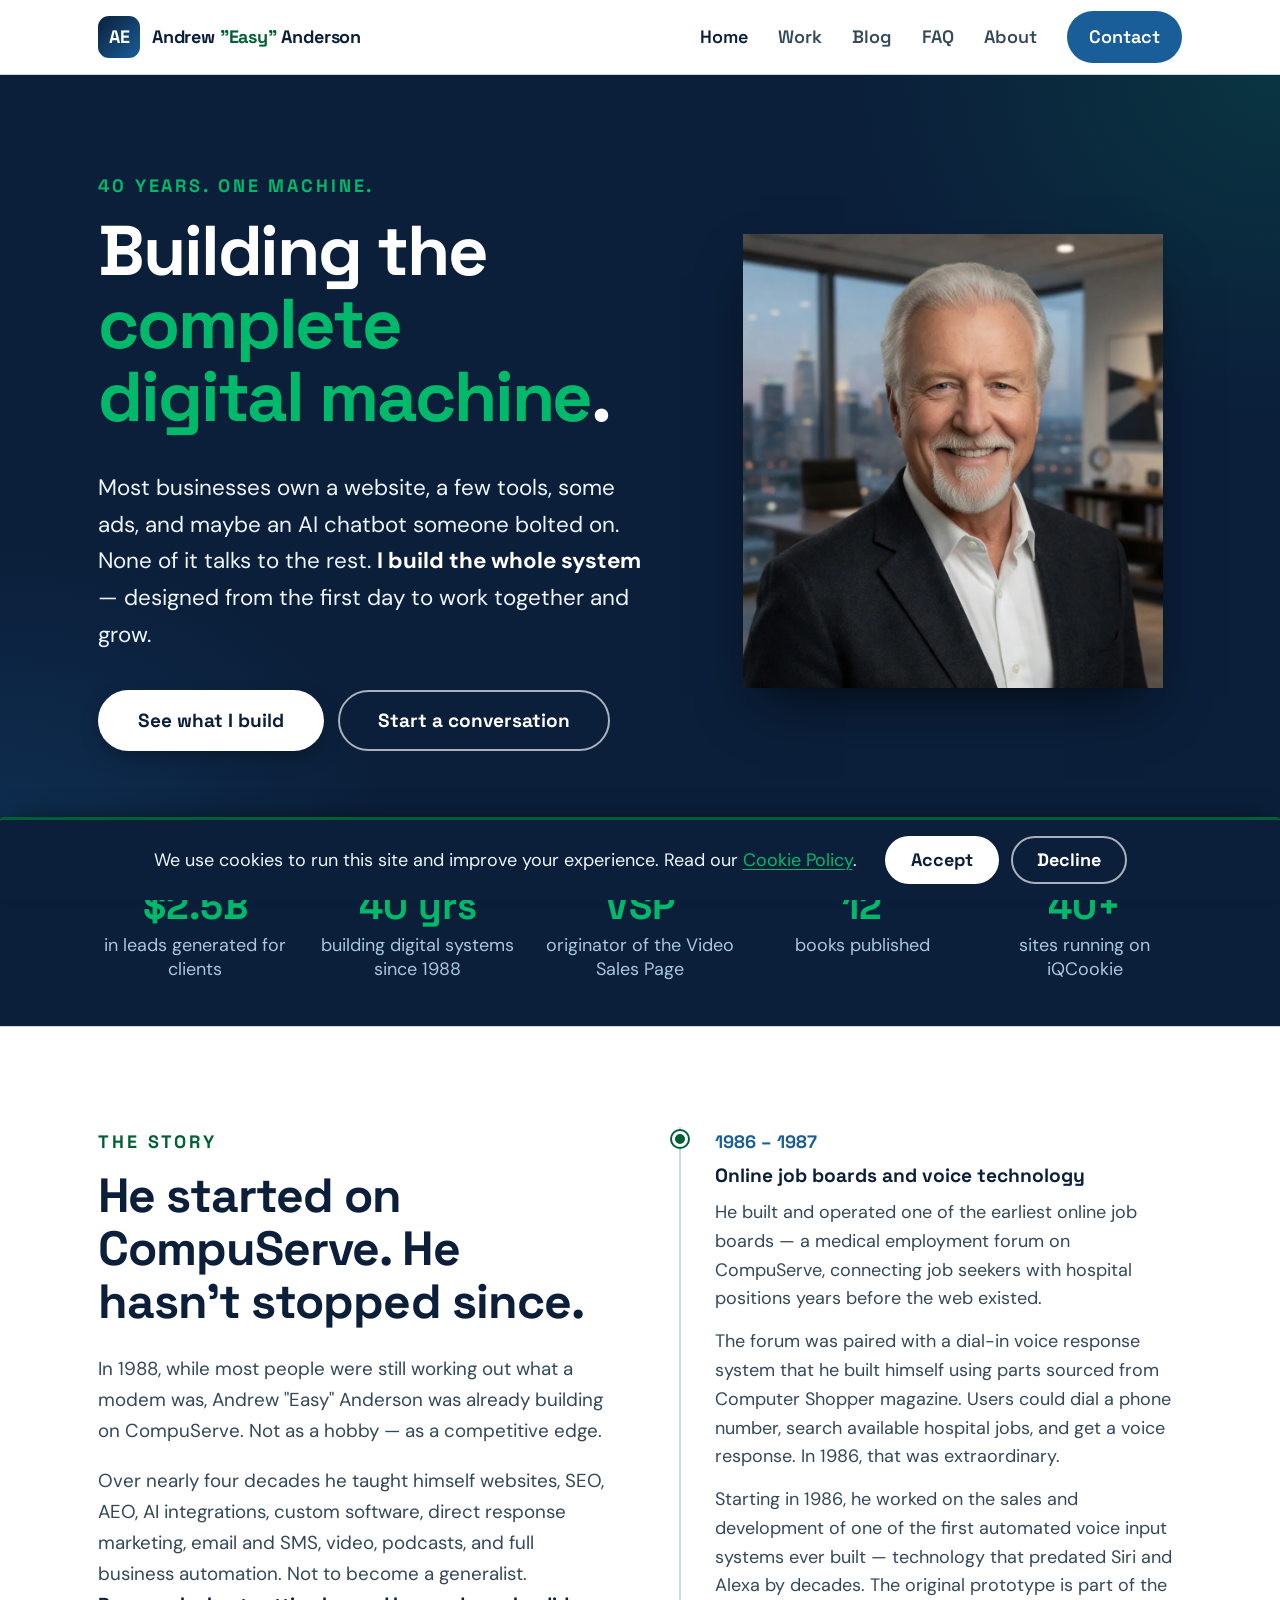
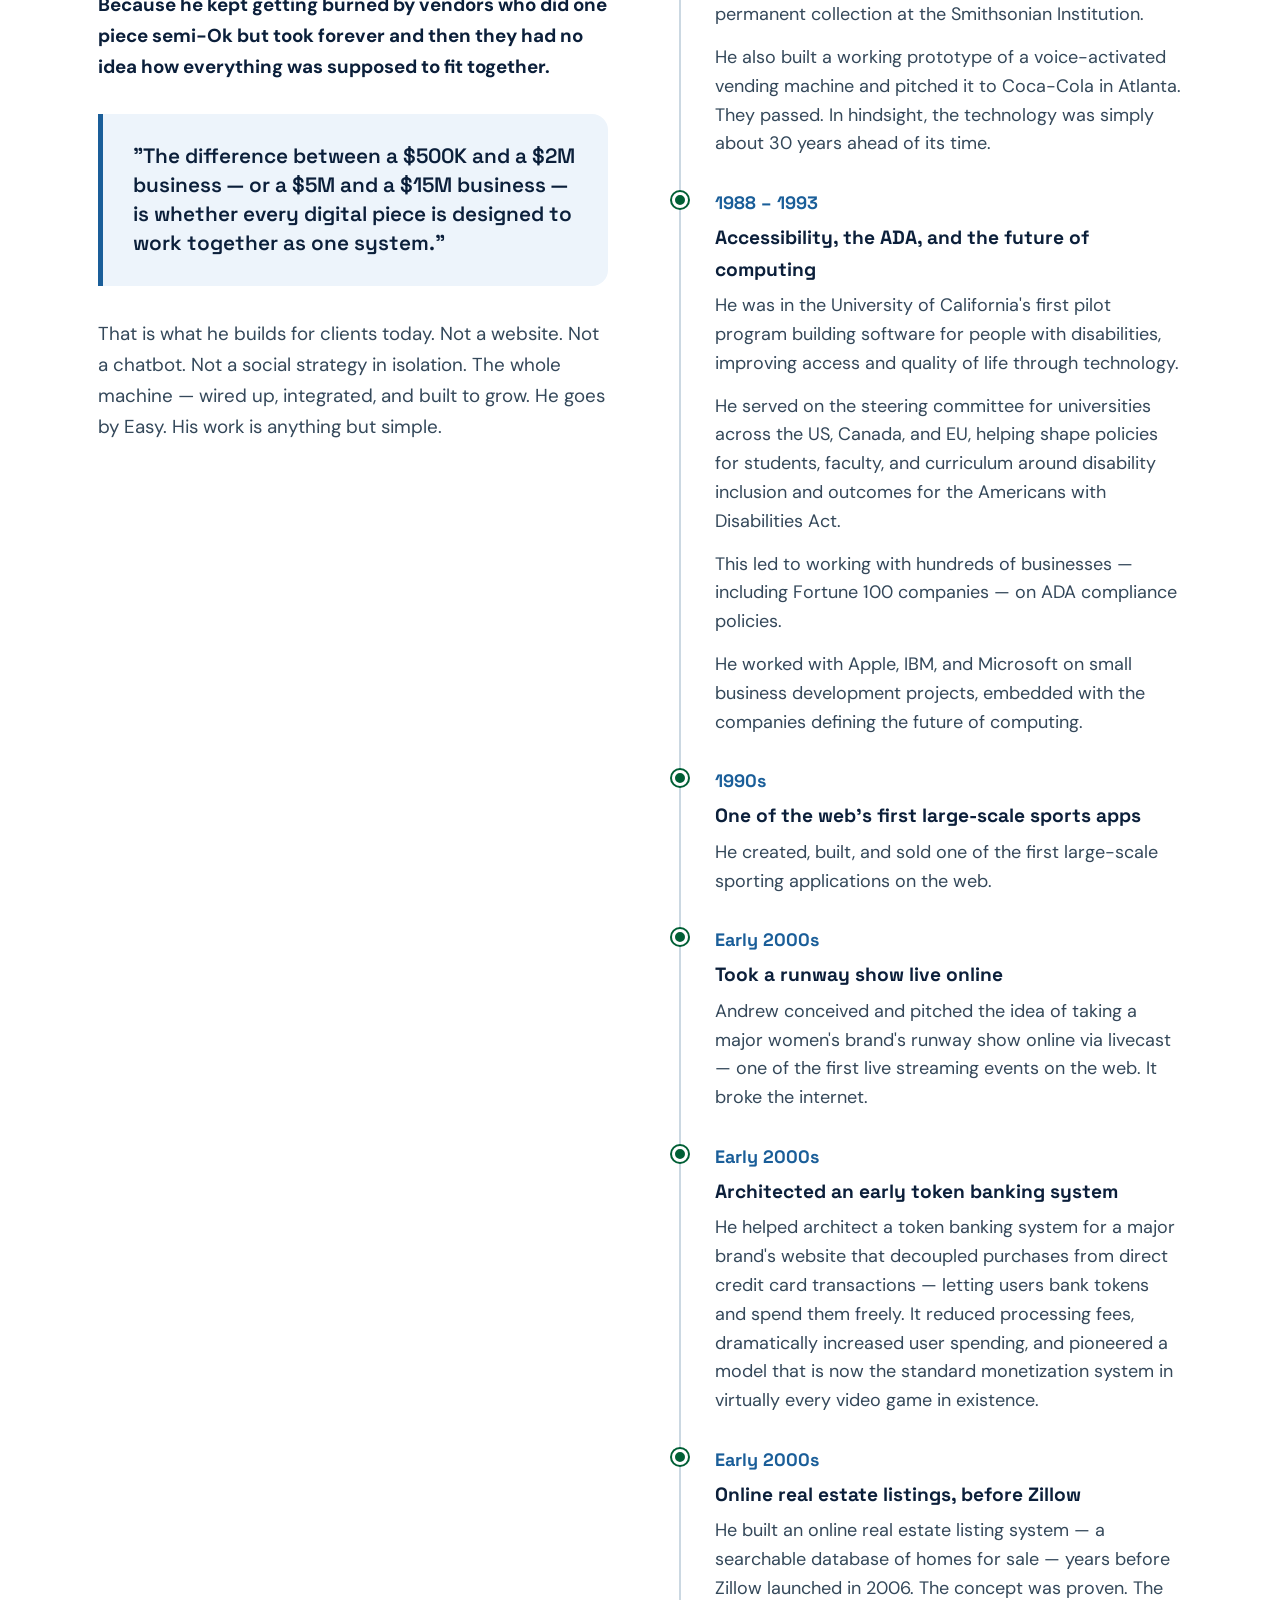
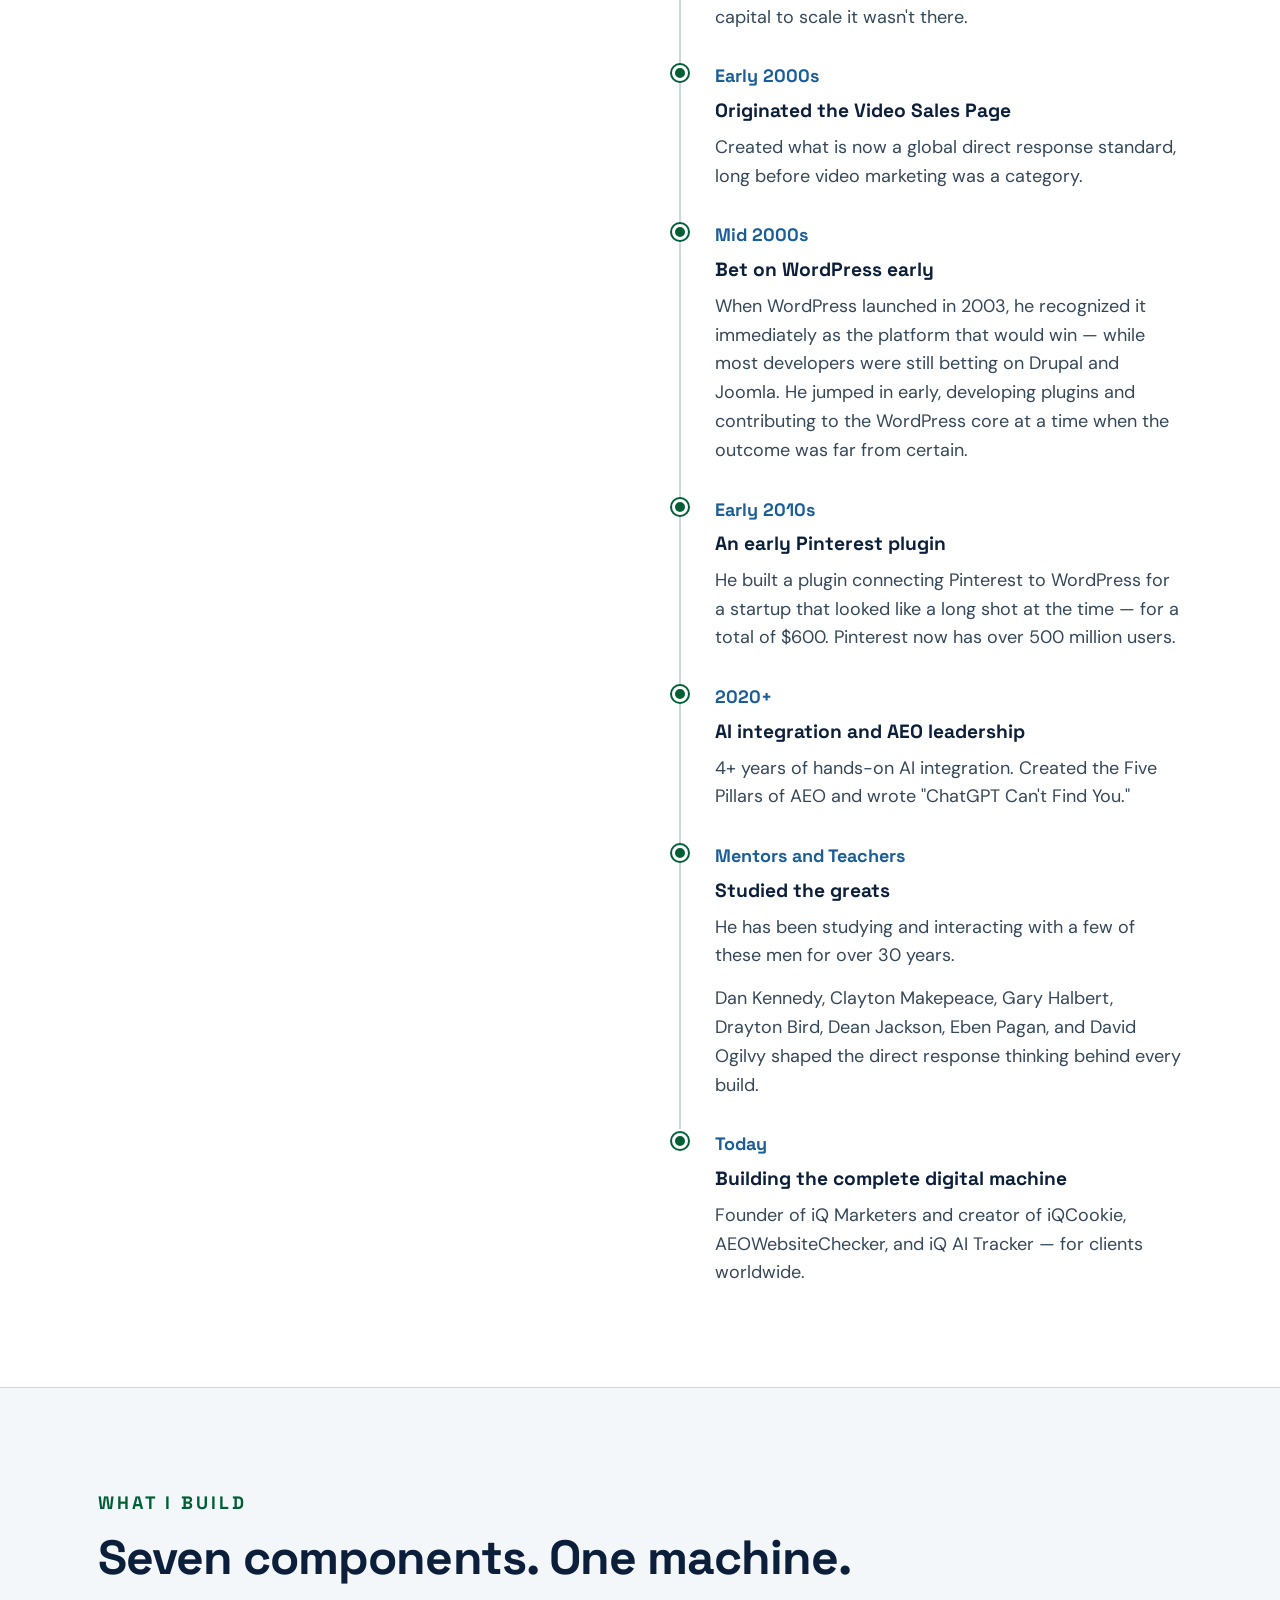
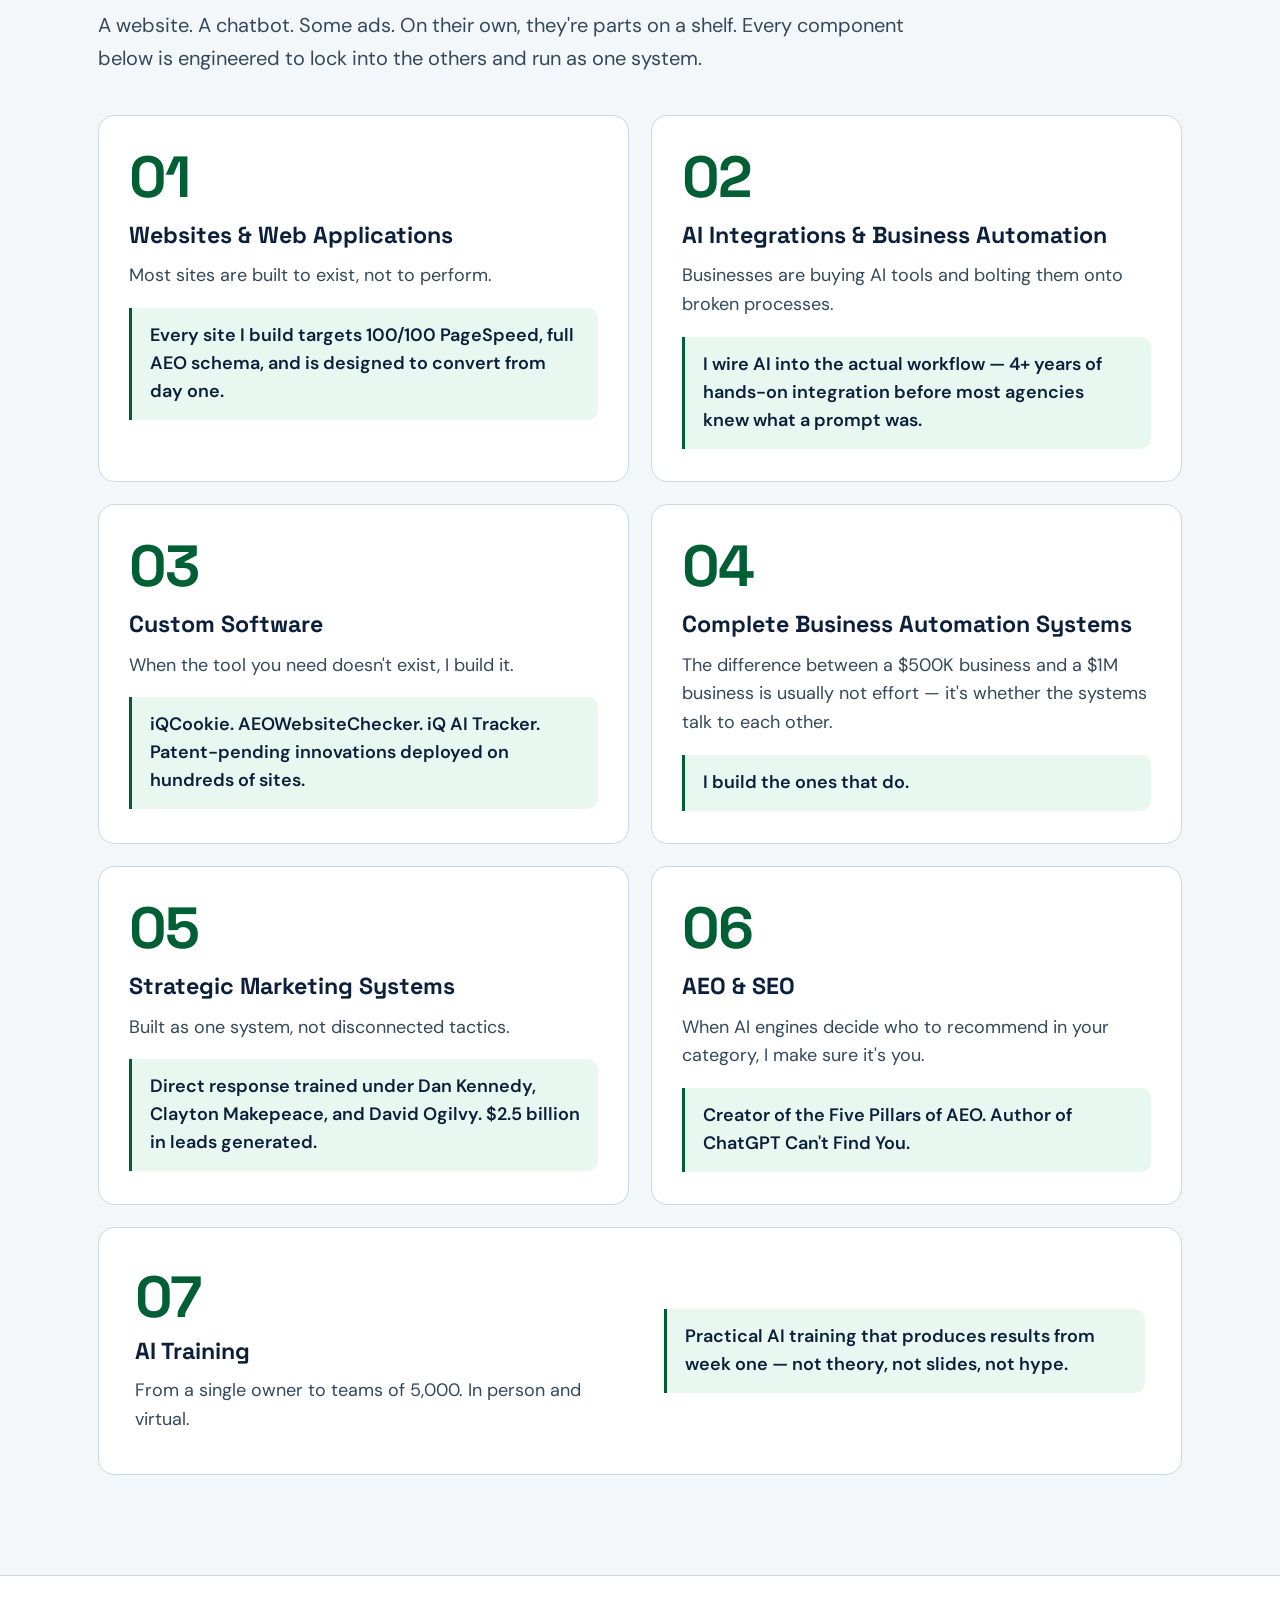
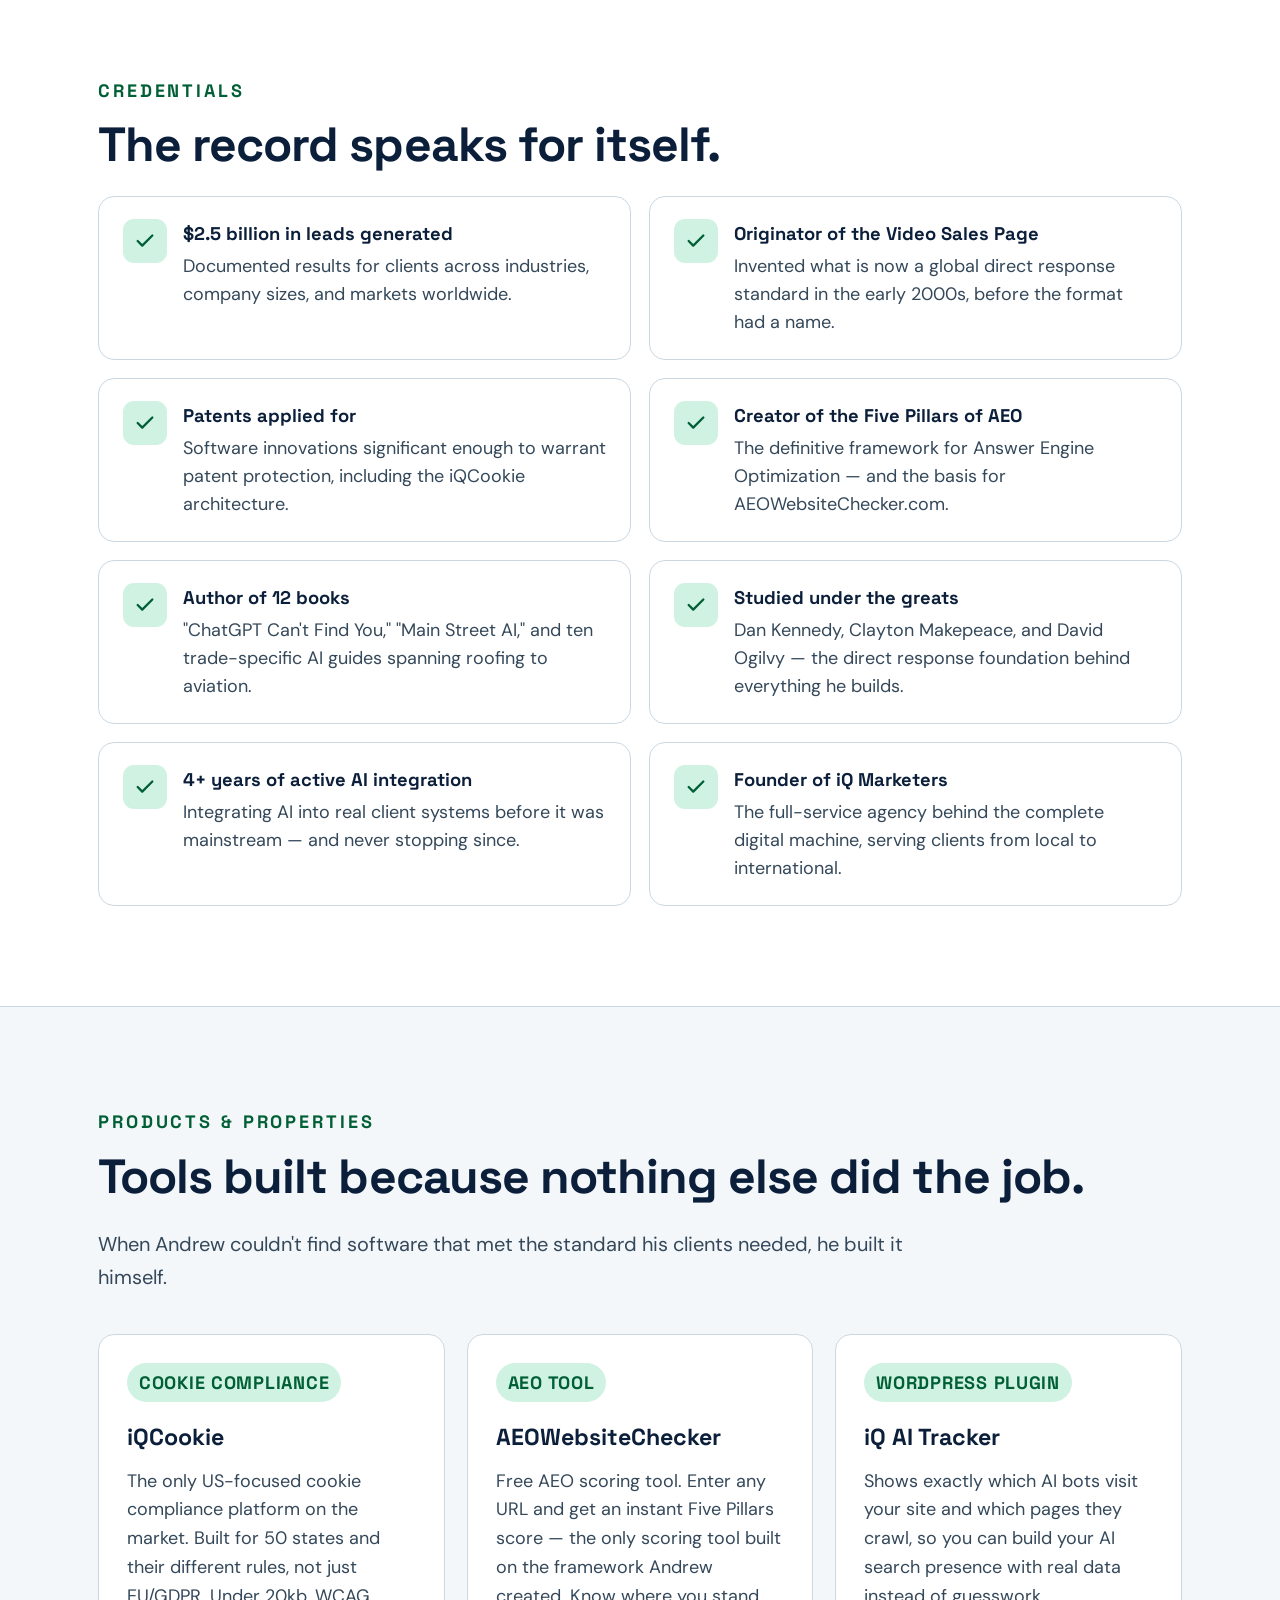
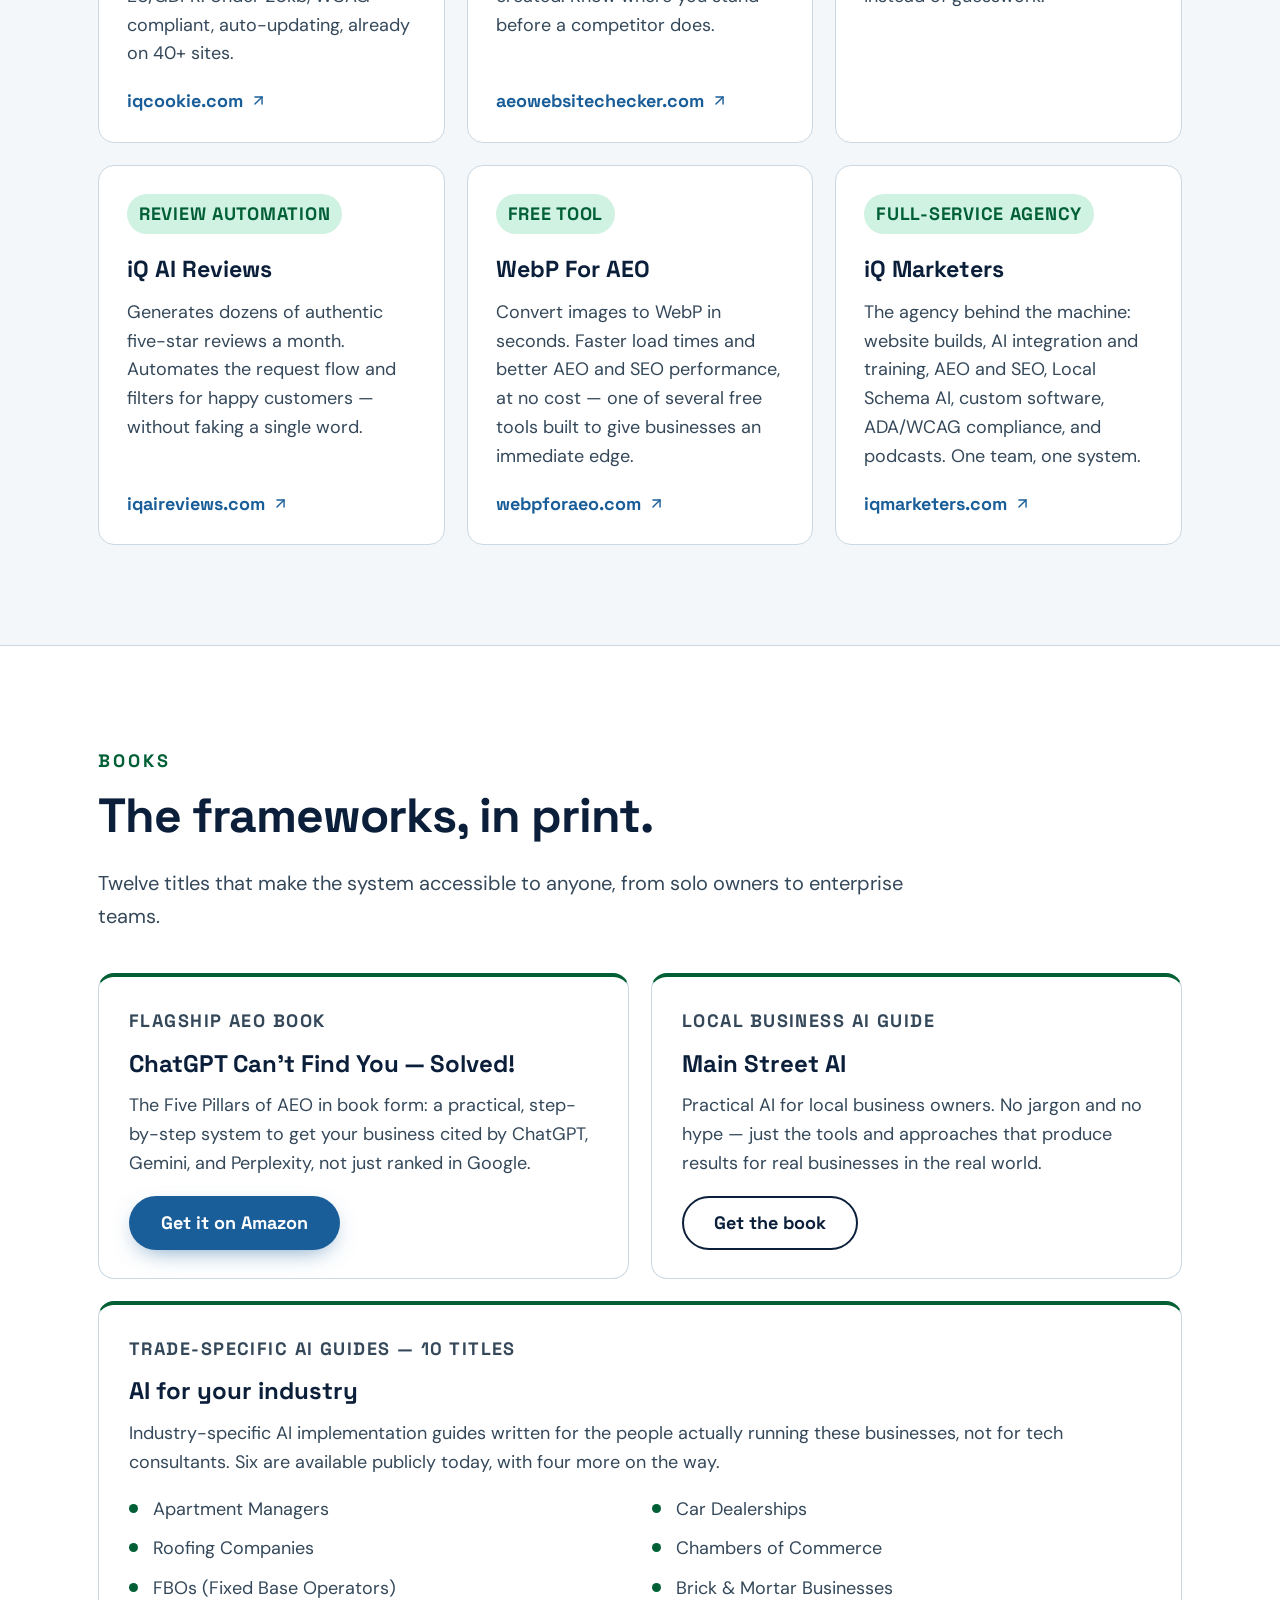
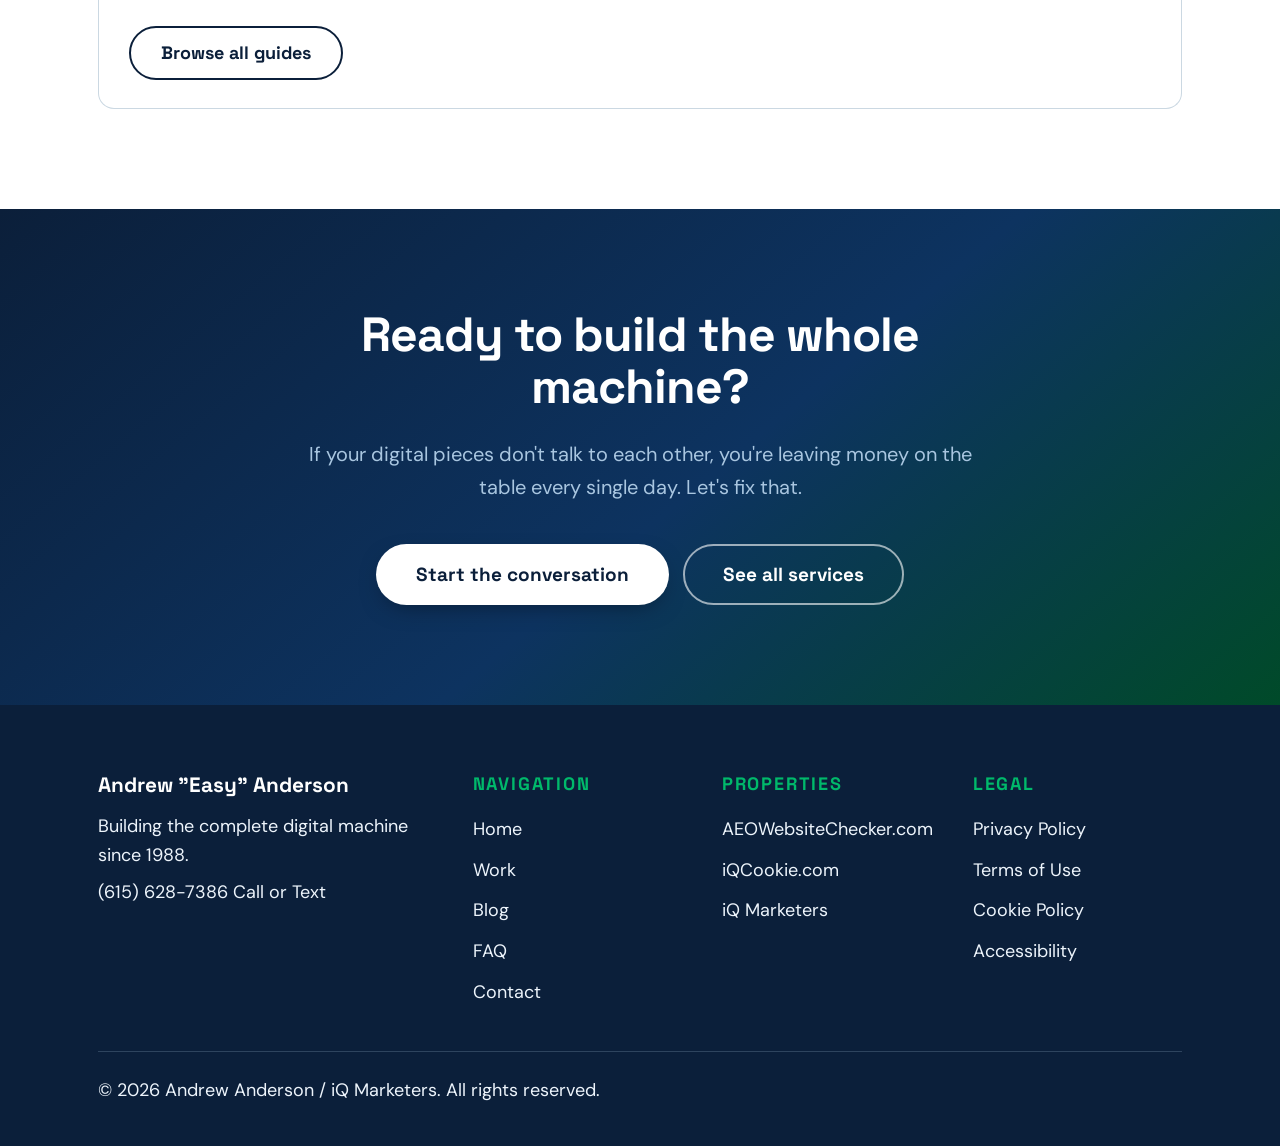
==== index.html @ 116f8666 "latest latest" ====
<!DOCTYPE html>
<html lang="en">
<head>
  <meta charset="UTF-8" />
  <meta name="viewport" content="width=device-width, initial-scale=1.0" />

  <title>Andrew "Easy" Anderson — Building the Complete Digital Machine</title>
  <meta name="description" content="Andrew &quot;Easy&quot; Anderson has spent nearly 40 years building digital systems that work together as one machine. $2.5 billion in leads generated. Originator of the Video Sales Page. Creator of the Five Pillars of AEO." />
  <link rel="canonical" href="https://andreweasyandereson.com/" />

  <!-- Open Graph -->
  <meta property="og:type" content="website" />
  <meta property="og:url" content="https://andreweasyandereson.com/" />
  <meta property="og:title" content="Andrew &quot;Easy&quot; Anderson — Building the Complete Digital Machine" />
  <meta property="og:description" content="Nearly 40 years building digital systems that work together as one machine. AEO pioneer, software creator, and direct response marketer." />
  <meta property="og:image" content="https://andreweasyandereson.com/assets/images/andrew-easy-anderson-aeo-pioneer.png" />
  <meta property="og:image:alt" content="Andrew &quot;Easy&quot; Anderson" />

  <!-- Fonts -->
  <link rel="preconnect" href="https://fonts.googleapis.com" />
  <link rel="preconnect" href="https://fonts.gstatic.com" crossorigin />
  <link href="https://fonts.googleapis.com/css2?family=Space+Grotesk:wght@400;600;700&family=DM+Sans:wght@400;500;700&display=swap" rel="stylesheet" />

  <link rel="stylesheet" href="assets/css/style.css" />

  <!-- JSON-LD: Person -->
  <script type="application/ld+json">
  {
    "@context": "https://schema.org",
    "@type": "Person",
    "name": "Andrew Anderson",
    "alternateName": "Andrew \"Easy\" Anderson",
    "url": "https://andreweasyandereson.com/",
    "image": "https://andreweasyandereson.com/assets/images/andrew-easy-anderson-aeo-pioneer.png",
    "jobTitle": "Digital Systems Architect",
    "description": "Andrew \"Easy\" Anderson has been building digital systems since 1988. $2.5 billion in leads generated for clients. Originator of the Video Sales Page. Creator of the Five Pillars of AEO framework.",
    "knowsAbout": [
      "Answer Engine Optimization",
      "Search Engine Optimization",
      "AI Integration",
      "Business Automation",
      "Direct Response Marketing",
      "Custom Software Development",
      "Digital Marketing"
    ],
    "worksFor": {
      "@type": "Organization",
      "name": "iQ Marketers",
      "url": "https://iqmarketers.com/"
    },
    "sameAs": [
      "https://iqmarketers.com/",
      "https://iqcookie.com/",
      "https://aeowebsitechecker.com/"
    ]
  }
  </script>
</head>

<body>
  <a class="skip-link" href="#main">Skip to content</a>

  <header class="site-header">
    <div class="container header-inner">
      <a class="brand" href="index.html">
        <span class="brand-mark" aria-hidden="true">AE</span>
        <span class="brand-name">Andrew <span class="nickname">"Easy"</span> Anderson</span>
      </a>
      <nav class="site-nav" aria-label="Primary">
        <a href="index.html" aria-current="page">Home</a>
        <a href="work.html">Work</a>
        <a href="blog/index.html">Blog</a>
        <a href="faq.html">FAQ</a>
        <a href="author/andrew-easy-anderson.html">About</a>
        <a class="nav-cta" href="contact.html">Contact</a>
      </nav>
    </div>
  </header>

  <main id="main">

    <!-- ============ HERO ============ -->
    <section class="home-hero">
      <div class="container">
        <div class="home-hero-grid">
          <div class="home-hero-text">
            <p class="eyebrow">40 years. One machine.</p>
            <h1 class="home-hero-title">Building the <span class="accent">complete digital machine</span>.</h1>
            <p class="home-hero-lede">
              Most businesses own a website, a few tools, some ads, and maybe an AI chatbot
              someone bolted on. None of it talks to the rest. <strong>I build the whole
              system</strong> — designed from the first day to work together and grow.
            </p>
            <div class="hero-actions">
              <a class="btn btn-primary btn-lg" href="work.html">See what I build</a>
              <a class="btn btn-ghost btn-lg" href="contact.html">Start a conversation</a>
            </div>
          </div>
          <div class="hero-portrait">
            <picture>
              <source srcset="assets/images/andrew-easy-anderson-aeo-pioneer.webp" type="image/webp" />
              <img
                src="assets/images/andrew-easy-anderson-aeo-pioneer.png"
                alt="Andrew &quot;Easy&quot; Anderson, founder of iQ Marketers"
                width="800" height="960"
                fetchpriority="high" decoding="async" />
            </picture>
          </div>
        </div>
      </div>
    </section>

    <!-- ============ STATS BAR ============ -->
    <section class="stats-bar" aria-label="Career highlights">
      <div class="container">
        <div class="stat">
          <p class="stat-num">$2.5B</p>
          <p class="stat-label">in leads generated for clients</p>
        </div>
        <div class="stat">
          <p class="stat-num">40 yrs</p>
          <p class="stat-label">building digital systems since 1988</p>
        </div>
        <div class="stat">
          <p class="stat-num">VSP</p>
          <p class="stat-label">originator of the Video Sales Page</p>
        </div>
        <div class="stat">
          <p class="stat-num">12</p>
          <p class="stat-label">books published</p>
        </div>
        <div class="stat">
          <p class="stat-num">40+</p>
          <p class="stat-label">sites running on iQCookie</p>
        </div>
      </div>
    </section>

    <!-- ============ STORY ============ -->
    <section class="section" id="about">
      <div class="container">
        <div class="story-grid">
          <div class="story-copy">
            <p class="section-eyebrow">The Story</p>
            <h2 class="section-title">He started on CompuServe. He hasn't stopped since.</h2>
            <div class="prose">
              <p>
                In 1988, while most people were still working out what a modem was, Andrew
                "Easy" Anderson was already building on CompuServe. Not as a hobby — as a
                competitive edge.
              </p>
              <p>
                Over nearly four decades he taught himself websites, SEO, AEO, AI integrations,
                custom software, direct response marketing, email and SMS, video, podcasts, and
                full business automation. Not to become a generalist. <strong>Because he kept
                getting burned by vendors who did one piece semi-Ok but took forever and then
                they had no idea how everything was supposed to fit together.</strong>
              </p>
              <div class="pullquote">
                <p>
                  "The difference between a $500K and a $2M business — or a $5M and a $15M
                  business — is whether every digital piece is designed to work together as
                  one system."
                </p>
              </div>
              <p>
                That is what he builds for clients today. Not a website. Not a chatbot. Not a
                social strategy in isolation. The whole machine — wired up, integrated, and
                built to grow. He goes by Easy. His work is anything but simple.
              </p>
            </div>
          </div>

          <div class="story-side">
            <ol class="timeline" aria-label="Career timeline">
              <li class="timeline-item">
                <span class="timeline-dot" aria-hidden="true"></span>
                <div class="timeline-content">
                  <span class="timeline-year">1986 &ndash; 1987</span>
                  <h3>Online job boards and voice technology</h3>
                  <p>He built and operated one of the earliest online job boards — a medical employment forum on CompuServe, connecting job seekers with hospital positions years before the web existed.</p>
                  <p>The forum was paired with a dial-in voice response system that he built himself using parts sourced from Computer Shopper magazine. Users could dial a phone number, search available hospital jobs, and get a voice response. In 1986, that was extraordinary.</p>
                  <p>Starting in 1986, he worked on the sales and development of one of the first automated voice input systems ever built — technology that predated Siri and Alexa by decades. The original prototype is part of the permanent collection at the Smithsonian Institution.</p>
                  <p>He also built a working prototype of a voice-activated vending machine and pitched it to Coca-Cola in Atlanta. They passed. In hindsight, the technology was simply about 30 years ahead of its time.</p>
                </div>
              </li>
              <li class="timeline-item">
                <span class="timeline-dot" aria-hidden="true"></span>
                <div class="timeline-content">
                  <span class="timeline-year">1988 &ndash; 1993</span>
                  <h3>Accessibility, the ADA, and the future of computing</h3>
                  <p>He was in the University of California's first pilot program building software for people with disabilities, improving access and quality of life through technology.</p>
                  <p>He served on the steering committee for universities across the US, Canada, and EU, helping shape policies for students, faculty, and curriculum around disability inclusion and outcomes for the Americans with Disabilities Act.</p>
                  <p>This led to working with hundreds of businesses — including Fortune 100 companies — on ADA compliance policies.</p>
                  <p>He worked with Apple, IBM, and Microsoft on small business development projects, embedded with the companies defining the future of computing.</p>
                </div>
              </li>
              <li class="timeline-item">
                <span class="timeline-dot" aria-hidden="true"></span>
                <div class="timeline-content">
                  <span class="timeline-year">1990s</span>
                  <h3>One of the web's first large-scale sports apps</h3>
                  <p>He created, built, and sold one of the first large-scale sporting applications on the web.</p>
                </div>
              </li>
              <li class="timeline-item">
                <span class="timeline-dot" aria-hidden="true"></span>
                <div class="timeline-content">
                  <span class="timeline-year">Early 2000s</span>
                  <h3>Took a runway show live online</h3>
                  <p>Andrew conceived and pitched the idea of taking a major women's brand's runway show online via livecast — one of the first live streaming events on the web. It broke the internet.</p>
                </div>
              </li>
              <li class="timeline-item">
                <span class="timeline-dot" aria-hidden="true"></span>
                <div class="timeline-content">
                  <span class="timeline-year">Early 2000s</span>
                  <h3>Architected an early token banking system</h3>
                  <p>He helped architect a token banking system for a major brand's website that decoupled purchases from direct credit card transactions — letting users bank tokens and spend them freely. It reduced processing fees, dramatically increased user spending, and pioneered a model that is now the standard monetization system in virtually every video game in existence.</p>
                </div>
              </li>
              <li class="timeline-item">
                <span class="timeline-dot" aria-hidden="true"></span>
                <div class="timeline-content">
                  <span class="timeline-year">Early 2000s</span>
                  <h3>Online real estate listings, before Zillow</h3>
                  <p>He built an online real estate listing system — a searchable database of homes for sale — years before Zillow launched in 2006. The concept was proven. The capital to scale it wasn't there.</p>
                </div>
              </li>
              <li class="timeline-item">
                <span class="timeline-dot" aria-hidden="true"></span>
                <div class="timeline-content">
                  <span class="timeline-year">Early 2000s</span>
                  <h3>Originated the Video Sales Page</h3>
                  <p>Created what is now a global direct response standard, long before video marketing was a category.</p>
                </div>
              </li>
              <li class="timeline-item">
                <span class="timeline-dot" aria-hidden="true"></span>
                <div class="timeline-content">
                  <span class="timeline-year">Mid 2000s</span>
                  <h3>Bet on WordPress early</h3>
                  <p>When WordPress launched in 2003, he recognized it immediately as the platform that would win — while most developers were still betting on Drupal and Joomla. He jumped in early, developing plugins and contributing to the WordPress core at a time when the outcome was far from certain.</p>
                </div>
              </li>
              <li class="timeline-item">
                <span class="timeline-dot" aria-hidden="true"></span>
                <div class="timeline-content">
                  <span class="timeline-year">Early 2010s</span>
                  <h3>An early Pinterest plugin</h3>
                  <p>He built a plugin connecting Pinterest to WordPress for a startup that looked like a long shot at the time — for a total of $600. Pinterest now has over 500 million users.</p>
                </div>
              </li>
              <li class="timeline-item">
                <span class="timeline-dot" aria-hidden="true"></span>
                <div class="timeline-content">
                  <span class="timeline-year">2020+</span>
                  <h3>AI integration and AEO leadership</h3>
                  <p>4+ years of hands-on AI integration. Created the Five Pillars of AEO and wrote "ChatGPT Can't Find You."</p>
                </div>
              </li>
              <li class="timeline-item">
                <span class="timeline-dot" aria-hidden="true"></span>
                <div class="timeline-content">
                  <span class="timeline-year">Mentors and Teachers</span>
                  <h3>Studied the greats</h3>
                  <p>He has been studying and interacting with a few of these men for over 30 years.</p>
                  <p>Dan Kennedy, Clayton Makepeace, Gary Halbert, Drayton Bird, Dean Jackson, Eben Pagan, and David Ogilvy shaped the direct response thinking behind every build.</p>
                </div>
              </li>
              <li class="timeline-item">
                <span class="timeline-dot" aria-hidden="true"></span>
                <div class="timeline-content">
                  <span class="timeline-year">Today</span>
                  <h3>Building the complete digital machine</h3>
                  <p>Founder of iQ Marketers and creator of iQCookie, AEOWebsiteChecker, and iQ AI Tracker — for clients worldwide.</p>
                </div>
              </li>
            </ol>
          </div>
        </div>
      </div>
    </section>

    <!-- ============ WHAT I BUILD ============ -->
    <section class="section section-alt">
      <div class="container">
        <p class="section-eyebrow">What I Build</p>
        <h2 class="section-title">Seven components. One machine.</h2>
        <p class="section-lede">
          A website. A chatbot. Some ads. On their own, they're parts on a shelf. Every
          component below is engineered to lock into the others and run as one system.
        </p>

        <div class="machine-grid">

          <article class="machine-card">
            <span class="machine-num" aria-hidden="true">01</span>
            <h3 class="machine-name">Websites &amp; Web Applications</h3>
            <p class="machine-desc">Most sites are built to exist, not to perform.</p>
            <p class="machine-proof">Every site I build targets 100/100 PageSpeed, full AEO schema, and is designed to convert from day one.</p>
          </article>

          <article class="machine-card">
            <span class="machine-num" aria-hidden="true">02</span>
            <h3 class="machine-name">AI Integrations &amp; Business Automation</h3>
            <p class="machine-desc">Businesses are buying AI tools and bolting them onto broken processes.</p>
            <p class="machine-proof">I wire AI into the actual workflow — 4+ years of hands-on integration before most agencies knew what a prompt was.</p>
          </article>

          <article class="machine-card">
            <span class="machine-num" aria-hidden="true">03</span>
            <h3 class="machine-name">Custom Software</h3>
            <p class="machine-desc">When the tool you need doesn't exist, I build it.</p>
            <p class="machine-proof">iQCookie. AEOWebsiteChecker. iQ AI Tracker. Patent-pending innovations deployed on hundreds of sites.</p>
          </article>

          <article class="machine-card">
            <span class="machine-num" aria-hidden="true">04</span>
            <h3 class="machine-name">Complete Business Automation Systems</h3>
            <p class="machine-desc">The difference between a $500K business and a $1M business is usually not effort — it's whether the systems talk to each other.</p>
            <p class="machine-proof">I build the ones that do.</p>
          </article>

          <article class="machine-card">
            <span class="machine-num" aria-hidden="true">05</span>
            <h3 class="machine-name">Strategic Marketing Systems</h3>
            <p class="machine-desc">Built as one system, not disconnected tactics.</p>
            <p class="machine-proof">Direct response trained under Dan Kennedy, Clayton Makepeace, and David Ogilvy. $2.5 billion in leads generated.</p>
          </article>

          <article class="machine-card">
            <span class="machine-num" aria-hidden="true">06</span>
            <h3 class="machine-name">AEO &amp; SEO</h3>
            <p class="machine-desc">When AI engines decide who to recommend in your category, I make sure it's you.</p>
            <p class="machine-proof">Creator of the Five Pillars of AEO. Author of ChatGPT Can't Find You.</p>
          </article>

          <article class="machine-card machine-card--wide">
            <span class="machine-num" aria-hidden="true">07</span>
            <h3 class="machine-name">AI Training</h3>
            <p class="machine-desc">From a single owner to teams of 5,000. In person and virtual.</p>
            <p class="machine-proof">Practical AI training that produces results from week one — not theory, not slides, not hype.</p>
          </article>

        </div>
      </div>
    </section>

    <!-- ============ CREDENTIALS ============ -->
    <section class="section">
      <div class="container">
        <p class="section-eyebrow">Credentials</p>
        <h2 class="section-title">The record speaks for itself.</h2>

        <div class="cred-grid">
          <div class="cred-item">
            <span class="cred-check" aria-hidden="true">
              <svg viewBox="0 0 24 24" fill="none" stroke="currentColor" stroke-width="2.5" stroke-linecap="round" stroke-linejoin="round"><polyline points="20 6 9 17 4 12" /></svg>
            </span>
            <div>
              <h3>$2.5 billion in leads generated</h3>
              <p>Documented results for clients across industries, company sizes, and markets worldwide.</p>
            </div>
          </div>
          <div class="cred-item">
            <span class="cred-check" aria-hidden="true">
              <svg viewBox="0 0 24 24" fill="none" stroke="currentColor" stroke-width="2.5" stroke-linecap="round" stroke-linejoin="round"><polyline points="20 6 9 17 4 12" /></svg>
            </span>
            <div>
              <h3>Originator of the Video Sales Page</h3>
              <p>Invented what is now a global direct response standard in the early 2000s, before the format had a name.</p>
            </div>
          </div>
          <div class="cred-item">
            <span class="cred-check" aria-hidden="true">
              <svg viewBox="0 0 24 24" fill="none" stroke="currentColor" stroke-width="2.5" stroke-linecap="round" stroke-linejoin="round"><polyline points="20 6 9 17 4 12" /></svg>
            </span>
            <div>
              <h3>Patents applied for</h3>
              <p>Software innovations significant enough to warrant patent protection, including the iQCookie architecture.</p>
            </div>
          </div>
          <div class="cred-item">
            <span class="cred-check" aria-hidden="true">
              <svg viewBox="0 0 24 24" fill="none" stroke="currentColor" stroke-width="2.5" stroke-linecap="round" stroke-linejoin="round"><polyline points="20 6 9 17 4 12" /></svg>
            </span>
            <div>
              <h3>Creator of the Five Pillars of AEO</h3>
              <p>The definitive framework for Answer Engine Optimization — and the basis for AEOWebsiteChecker.com.</p>
            </div>
          </div>
          <div class="cred-item">
            <span class="cred-check" aria-hidden="true">
              <svg viewBox="0 0 24 24" fill="none" stroke="currentColor" stroke-width="2.5" stroke-linecap="round" stroke-linejoin="round"><polyline points="20 6 9 17 4 12" /></svg>
            </span>
            <div>
              <h3>Author of 12 books</h3>
              <p>"ChatGPT Can't Find You," "Main Street AI," and ten trade-specific AI guides spanning roofing to aviation.</p>
            </div>
          </div>
          <div class="cred-item">
            <span class="cred-check" aria-hidden="true">
              <svg viewBox="0 0 24 24" fill="none" stroke="currentColor" stroke-width="2.5" stroke-linecap="round" stroke-linejoin="round"><polyline points="20 6 9 17 4 12" /></svg>
            </span>
            <div>
              <h3>Studied under the greats</h3>
              <p>Dan Kennedy, Clayton Makepeace, and David Ogilvy — the direct response foundation behind everything he builds.</p>
            </div>
          </div>
          <div class="cred-item">
            <span class="cred-check" aria-hidden="true">
              <svg viewBox="0 0 24 24" fill="none" stroke="currentColor" stroke-width="2.5" stroke-linecap="round" stroke-linejoin="round"><polyline points="20 6 9 17 4 12" /></svg>
            </span>
            <div>
              <h3>4+ years of active AI integration</h3>
              <p>Integrating AI into real client systems before it was mainstream — and never stopping since.</p>
            </div>
          </div>
          <div class="cred-item">
            <span class="cred-check" aria-hidden="true">
              <svg viewBox="0 0 24 24" fill="none" stroke="currentColor" stroke-width="2.5" stroke-linecap="round" stroke-linejoin="round"><polyline points="20 6 9 17 4 12" /></svg>
            </span>
            <div>
              <h3>Founder of iQ Marketers</h3>
              <p>The full-service agency behind the complete digital machine, serving clients from local to international.</p>
            </div>
          </div>
        </div>
      </div>
    </section>

    <!-- ============ PRODUCTS &amp; PROPERTIES ============ -->
    <section class="section section-alt">
      <div class="container">
        <p class="section-eyebrow">Products &amp; Properties</p>
        <h2 class="section-title">Tools built because nothing else did the job.</h2>
        <p class="section-lede">
          When Andrew couldn't find software that met the standard his clients needed, he
          built it himself.
        </p>

        <div class="product-grid">
          <article class="product-card">
            <span class="product-tag">Cookie compliance</span>
            <h3>iQCookie</h3>
            <p>The only US-focused cookie compliance platform on the market. Built for 50 states and their different rules, not just EU/GDPR. Under 20kb, WCAG compliant, auto-updating, already on 40+ sites.</p>
            <a class="product-link" href="https://iqcookie.com/">iqcookie.com
              <svg viewBox="0 0 24 24" fill="none" stroke="currentColor" stroke-width="2" stroke-linecap="round" stroke-linejoin="round" aria-hidden="true"><line x1="7" y1="17" x2="17" y2="7" /><polyline points="7 7 17 7 17 17" /></svg>
            </a>
          </article>

          <article class="product-card">
            <span class="product-tag">AEO tool</span>
            <h3>AEOWebsiteChecker</h3>
            <p>Free AEO scoring tool. Enter any URL and get an instant Five Pillars score — the only scoring tool built on the framework Andrew created. Know where you stand before a competitor does.</p>
            <a class="product-link" href="https://aeowebsitechecker.com/">aeowebsitechecker.com
              <svg viewBox="0 0 24 24" fill="none" stroke="currentColor" stroke-width="2" stroke-linecap="round" stroke-linejoin="round" aria-hidden="true"><line x1="7" y1="17" x2="17" y2="7" /><polyline points="7 7 17 7 17 17" /></svg>
            </a>
          </article>

          <article class="product-card">
            <span class="product-tag">WordPress plugin</span>
            <h3>iQ AI Tracker</h3>
            <p>Shows exactly which AI bots visit your site and which pages they crawl, so you can build your AI search presence with real data instead of guesswork.</p>
          </article>

          <article class="product-card">
            <span class="product-tag">Review automation</span>
            <h3>iQ AI Reviews</h3>
            <p>Generates dozens of authentic five-star reviews a month. Automates the request flow and filters for happy customers — without faking a single word.</p>
            <a class="product-link" href="https://iqaireviews.com/">iqaireviews.com
              <svg viewBox="0 0 24 24" fill="none" stroke="currentColor" stroke-width="2" stroke-linecap="round" stroke-linejoin="round" aria-hidden="true"><line x1="7" y1="17" x2="17" y2="7" /><polyline points="7 7 17 7 17 17" /></svg>
            </a>
          </article>

          <article class="product-card">
            <span class="product-tag">Free tool</span>
            <h3>WebP For AEO</h3>
            <p>Convert images to WebP in seconds. Faster load times and better AEO and SEO performance, at no cost — one of several free tools built to give businesses an immediate edge.</p>
            <a class="product-link" href="https://webpforaeo.com/">webpforaeo.com
              <svg viewBox="0 0 24 24" fill="none" stroke="currentColor" stroke-width="2" stroke-linecap="round" stroke-linejoin="round" aria-hidden="true"><line x1="7" y1="17" x2="17" y2="7" /><polyline points="7 7 17 7 17 17" /></svg>
            </a>
          </article>

          <article class="product-card">
            <span class="product-tag">Full-service agency</span>
            <h3>iQ Marketers</h3>
            <p>The agency behind the machine: website builds, AI integration and training, AEO and SEO, Local Schema AI, custom software, ADA/WCAG compliance, and podcasts. One team, one system.</p>
            <a class="product-link" href="https://iqmarketers.com/">iqmarketers.com
              <svg viewBox="0 0 24 24" fill="none" stroke="currentColor" stroke-width="2" stroke-linecap="round" stroke-linejoin="round" aria-hidden="true"><line x1="7" y1="17" x2="17" y2="7" /><polyline points="7 7 17 7 17 17" /></svg>
            </a>
          </article>
        </div>
      </div>
    </section>

    <!-- ============ BOOKS ============ -->
    <section class="section">
      <div class="container">
        <p class="section-eyebrow">Books</p>
        <h2 class="section-title">The frameworks, in print.</h2>
        <p class="section-lede">
          Twelve titles that make the system accessible to anyone, from solo owners to
          enterprise teams.
        </p>

        <div class="book-grid">
          <article class="book-card">
            <p class="book-eyebrow">Flagship AEO book</p>
            <h3>ChatGPT Can't Find You — Solved!</h3>
            <p>The Five Pillars of AEO in book form: a practical, step-by-step system to get your business cited by ChatGPT, Gemini, and Perplexity, not just ranked in Google.</p>
            <a class="btn btn-primary" href="https://amzn.to/4clqJRG">Get it on Amazon</a>
          </article>

          <article class="book-card">
            <p class="book-eyebrow">Local business AI guide</p>
            <h3>Main Street AI</h3>
            <p>Practical AI for local business owners. No jargon and no hype — just the tools and approaches that produce results for real businesses in the real world.</p>
            <a class="btn btn-ghost" href="https://iqmarketers.com/sales/iq-main-street-ai/">Get the book</a>
          </article>

          <article class="book-card book-card--wide">
            <p class="book-eyebrow">Trade-specific AI guides — 10 titles</p>
            <h3>AI for your industry</h3>
            <p>Industry-specific AI implementation guides written for the people actually running these businesses, not for tech consultants. Six are available publicly today, with four more on the way.</p>
            <ul class="guide-list">
              <li>Apartment Managers</li>
              <li>Car Dealerships</li>
              <li>Roofing Companies</li>
              <li>Chambers of Commerce</li>
              <li>FBOs (Fixed Base Operators)</li>
              <li>Brick &amp; Mortar Businesses</li>
            </ul>
            <a class="btn btn-ghost" href="https://iqmarketers.com/ai-training-for-business/">Browse all guides</a>
          </article>
        </div>
      </div>
    </section>

    <!-- ============ CTA ============ -->
    <section class="section section-cta">
      <div class="container cta-inner">
        <h2 class="section-title">Ready to build the whole machine?</h2>
        <p class="section-lede">
          If your digital pieces don't talk to each other, you're leaving money on the table
          every single day. Let's fix that.
        </p>
        <div class="hero-actions" style="justify-content:center">
          <a class="btn btn-primary btn-lg" href="contact.html">Start the conversation</a>
          <a class="btn btn-ghost btn-lg" href="work.html">See all services</a>
        </div>
      </div>
    </section>

  </main>

  <!-- ============ FOOTER ============ -->
  <footer class="site-footer footer-rich">
    <div class="container">
      <div class="footer-cols">
        <div class="footer-brand">
          <p class="footer-logo">Andrew "Easy" Anderson</p>
          <p>Building the complete digital machine since 1988.</p>
          <p><a href="tel:+16156287386">(615) 628-7386</a> Call or Text</p>
        </div>

        <nav class="footer-col" aria-label="Site">
          <h2>Navigation</h2>
          <ul>
            <li><a href="index.html">Home</a></li>
            <li><a href="work.html">Work</a></li>
            <li><a href="blog/index.html">Blog</a></li>
            <li><a href="faq.html">FAQ</a></li>
            <li><a href="contact.html">Contact</a></li>
          </ul>
        </nav>

        <nav class="footer-col" aria-label="Properties">
          <h2>Properties</h2>
          <ul>
            <li><a href="https://aeowebsitechecker.com/">AEOWebsiteChecker.com</a></li>
            <li><a href="https://iqcookie.com/">iQCookie.com</a></li>
            <li><a href="https://iqmarketers.com/">iQ Marketers</a></li>
          </ul>
        </nav>

        <nav class="footer-col" aria-label="Legal">
          <h2>Legal</h2>
          <ul>
            <li><a href="privacy-policy.html">Privacy Policy</a></li>
            <li><a href="terms.html">Terms of Use</a></li>
            <li><a href="cookie-policy.html">Cookie Policy</a></li>
            <li><a href="accessibility.html">Accessibility</a></li>
          </ul>
        </nav>
      </div>

      <div class="footer-bottom">
        <p>&copy; <span id="year">2026</span> Andrew Anderson / iQ Marketers. All rights reserved.</p>
      </div>
    </div>
  </footer>

  <script src="assets/js/main.js"></script>
</body>
</html>
---- assets/css/style.css ----
/* =========================================================
   andreweasyandereson.com — shared stylesheet
   Andrew "Easy" Anderson — I build the complete digital machine

   Rules enforced (non-negotiable):
   - Greens (#005F35, #00B96B) and blues (#0B1F3A, #1A5E99) only
   - NO italics anywhere
   - Minimum 18px font size everywhere — no exceptions
   - WCAG 2.2 AA: 4.5:1 normal text, 3:1 large text / UI / graphics
   - Mobile first, responsive
   ========================================================= */

/* ---------- Design tokens ---------- */
:root {
  /* Blues */
  --navy:        #0B1F3A;  /* primary text / dark sections — on white: 16.5:1 */
  --blue:        #1A5E99;  /* links, buttons               — on white:  5.6:1 */
  --blue-mid:    #155080;  /* hover darken                 — on white:  7.4:1 */
  --blue-light:  #D6E8F7;  /* tint surface */
  --blue-xlight: #EDF4FB;  /* alt bg */

  /* Greens */
  --green-dark:  #005F35;  /* text accents, eyebrows       — on white:  7.81:1 */
  --green:       #00B96B;  /* large/decorative only        — on white:  2.3:1 */
  --green-light: #D0F2E3;  /* tint surface */
  --green-xlight:#E8F8F1;  /* alt bg */

  /* Neutrals */
  --ink:    #0B1F3A;       /* = navy, primary body text */
  --slate:  #34485A;       /* body copy on white           — on white:  9.0:1 */
  --mid:    #54677A;       /* captions / meta on white     — on white:  5.6:1 */
  --line:   #CBD8E2;
  --bg:     #FFFFFF;
  --bg-alt: #F3F7FA;
  --white:  #FFFFFF;

  /* On-dark text */
  --on-dark:     #EDF4FB;  /* on navy                      — on #0B1F3A: 15.2:1 */
  --on-dark-mid: #A9C6E0;  /* muted on navy                — on #0B1F3A:  8.0:1 */

  --max:    1140px;
  --radius: 16px;
  --ease:   cubic-bezier(0.22, 1, 0.36, 1);

  --font-display: "Space Grotesk", "Segoe UI", system-ui, sans-serif;
  --font-body:    "DM Sans", "Segoe UI", system-ui, sans-serif;
}

/* ---------- Reset ---------- */
*, *::before, *::after { box-sizing: border-box; margin: 0; padding: 0; }

html { scroll-behavior: smooth; }

body {
  background: var(--bg);
  color: var(--ink);
  font-family: var(--font-body);
  font-size: 18px;            /* hard minimum */
  line-height: 1.65;
  -webkit-font-smoothing: antialiased;
  text-rendering: optimizeLegibility;
}

/* No italics anywhere */
em, i, cite, address, var, dfn, blockquote, q { font-style: normal; }

img { max-width: 100%; display: block; }

a {
  color: var(--blue);
  text-decoration: underline;
  text-underline-offset: 3px;
  text-decoration-thickness: 1px;
  transition: color 0.18s var(--ease);
}
a:hover { color: var(--blue-mid); }

::selection { background: var(--green-light); color: var(--navy); }

/* ---------- Utilities ---------- */
.container {
  width: 100%;
  max-width: var(--max);
  margin-inline: auto;
  padding-inline: 28px;
}

.section {
  padding: 100px 0;
  border-top: 1px solid var(--line);
}
.section-alt { background: var(--bg-alt); }
.section--flush { border-top: 0; }

.section-eyebrow,
.eyebrow {
  display: block;
  font-family: var(--font-display);
  font-size: 18px;
  font-weight: 700;
  letter-spacing: 0.16em;
  text-transform: uppercase;
  color: var(--green-dark);
  margin-bottom: 14px;
}

.section-title {
  font-family: var(--font-display);
  font-size: clamp(2rem, 4vw, 3rem);
  font-weight: 700;
  line-height: 1.1;
  letter-spacing: -0.02em;
  color: var(--navy);
  margin-bottom: 0.5em;
}

.section-lede {
  font-size: 1.25rem;        /* 20px */
  color: var(--slate);
  max-width: 60ch;
  margin-bottom: 2.5rem;
}

.prose p {
  color: var(--slate);
  font-size: 1.175rem;       /* 18.8px */
  margin-bottom: 1.2rem;
}
.prose p:last-child { margin-bottom: 0; }
.prose strong { color: var(--ink); font-weight: 700; }

/* ---------- Accessibility ---------- */
.skip-link {
  position: absolute;
  left: -999px;
  top: 0;
  background: var(--blue);
  color: var(--white);
  font-family: var(--font-body);
  font-size: 18px;
  font-weight: 700;
  padding: 14px 22px;
  text-decoration: none;
  z-index: 200;
  border-radius: 0 0 8px 0;
}
.skip-link:focus { left: 0; top: 0; }

:focus-visible {
  outline: 3px solid var(--blue);
  outline-offset: 3px;
  border-radius: 4px;
}

.visually-hidden {
  position: absolute;
  width: 1px; height: 1px;
  padding: 0; margin: -1px;
  overflow: hidden;
  clip: rect(0 0 0 0);
  white-space: nowrap;
  border: 0;
}

/* ---------- Header ---------- */
.site-header {
  position: sticky;
  top: 0;
  z-index: 100;
  background: rgba(255, 255, 255, 0.94);
  backdrop-filter: blur(16px);
  -webkit-backdrop-filter: blur(16px);
  border-bottom: 1px solid var(--line);
}

.header-inner {
  display: flex;
  align-items: center;
  justify-content: space-between;
  height: 74px;
}

/* Brand */
.brand {
  display: inline-flex;
  align-items: center;
  gap: 12px;
  text-decoration: none;
  color: var(--navy);
}
.brand:hover { color: var(--navy); }
.brand-mark {
  display: grid;
  place-items: center;
  width: 42px;
  height: 42px;
  border-radius: 11px;
  background: linear-gradient(135deg, var(--navy), var(--blue));
  color: var(--white);
  font-family: var(--font-display);
  font-weight: 700;
  font-size: 18px;
  flex-shrink: 0;
}
.brand-name {
  font-family: var(--font-display);
  font-size: 18px;
  font-weight: 700;
  letter-spacing: -0.01em;
}
.brand-name .nickname { color: var(--green-dark); }

/* Nav */
.site-nav {
  display: flex;
  align-items: center;
  gap: 30px;
  font-family: var(--font-display);
  font-size: 18px;
  font-weight: 600;
}

.site-nav a {
  color: var(--slate);
  text-decoration: none;
  transition: color 0.18s var(--ease);
}
.site-nav a:hover,
.site-nav a[aria-current="page"] { color: var(--navy); }

.nav-cta {
  color: var(--white) !important;
  background: var(--blue);
  padding: 11px 22px;
  border-radius: 999px;
  transition: background 0.18s var(--ease) !important;
}
.nav-cta:hover { background: var(--blue-mid) !important; }

/* Mobile nav toggle (hidden on desktop) */
.nav-toggle {
  display: none;
  width: 46px;
  height: 46px;
  border: 1px solid var(--line);
  border-radius: 10px;
  background: var(--white);
  cursor: pointer;
  padding: 0;
  align-items: center;
  justify-content: center;
}
.nav-toggle span {
  display: block;
  width: 22px;
  height: 2px;
  background: var(--navy);
  position: relative;
}
.nav-toggle span::before,
.nav-toggle span::after {
  content: "";
  position: absolute;
  left: 0;
  width: 22px;
  height: 2px;
  background: var(--navy);
}
.nav-toggle span::before { top: -7px; }
.nav-toggle span::after  { top: 7px; }

/* ---------- Buttons ---------- */
.btn {
  display: inline-flex;
  align-items: center;
  justify-content: center;
  font-family: var(--font-display);
  font-size: 18px;
  font-weight: 700;
  line-height: 1;
  padding: 16px 30px;          /* target size well above 24px */
  min-height: 48px;
  border-radius: 999px;
  border: 2px solid transparent;
  text-decoration: none;
  cursor: pointer;
  transition: background 0.18s var(--ease), transform 0.18s var(--ease),
              box-shadow 0.18s var(--ease), border-color 0.18s var(--ease),
              color 0.18s var(--ease);
}
.btn-lg { padding: 19px 38px; font-size: 19px; }

.btn-primary {
  background: var(--blue);
  color: var(--white);
  box-shadow: 0 8px 24px -10px rgba(26, 94, 153, 0.7);
}
.btn-primary:hover {
  background: var(--blue-mid);
  transform: translateY(-2px);
  box-shadow: 0 14px 32px -10px rgba(26, 94, 153, 0.8);
  color: var(--white);
}

.btn-ghost {
  background: transparent;
  color: var(--navy);
  border-color: var(--navy);
}
.btn-ghost:hover {
  background: var(--blue-xlight);
  color: var(--blue-mid);
  border-color: var(--blue-mid);
}

/* ---------- Generic hero (interior + legacy) ---------- */
.hero {
  position: relative;
  overflow: hidden;
  padding: 128px 0 112px;
  background: var(--bg);
}
.hero::before {
  content: "";
  position: absolute;
  inset: 0;
  background:
    radial-gradient(ellipse 70% 80% at 90% 0%, rgba(0, 185, 107, 0.10), transparent 55%),
    radial-gradient(ellipse 60% 70% at 0% 100%, rgba(26, 94, 153, 0.09), transparent 55%);
  pointer-events: none;
}
.hero-inner { position: relative; max-width: 900px; }

.hero-title {
  font-family: var(--font-display);
  font-size: clamp(3rem, 8vw, 5.4rem);
  font-weight: 700;
  line-height: 1.02;
  letter-spacing: -0.03em;
  color: var(--navy);
  margin-bottom: 0.45em;
}
.hero-title .accent { color: var(--green-dark); }

.hero-lede {
  font-size: clamp(1.2rem, 2.5vw, 1.45rem);
  color: var(--slate);
  max-width: 60ch;
  margin-bottom: 2.5rem;
}
.hero-lede strong { color: var(--ink); font-weight: 700; }

.hero-actions { display: flex; flex-wrap: wrap; gap: 14px; }

.hero .eyebrow {
  display: flex;
  align-items: center;
  gap: 12px;
  margin-bottom: 24px;
}
.hero .eyebrow::after {
  content: "";
  display: block;
  width: 40px;
  height: 3px;
  border-radius: 2px;
  background: var(--green-dark);
  flex-shrink: 0;
}

/* ---------- Two-column grid ---------- */
.grid-two {
  display: grid;
  grid-template-columns: 1fr 1.4fr;
  gap: 64px;
  align-items: start;
}

/* ---------- Feature cards ---------- */
.cards {
  display: grid;
  grid-template-columns: repeat(3, 1fr);
  gap: 20px;
  margin-top: 12px;
}
.card {
  background: var(--white);
  border: 1px solid var(--line);
  border-top: 4px solid var(--green-dark);
  border-radius: var(--radius);
  padding: 30px 28px;
  transition: transform 0.22s var(--ease), box-shadow 0.22s var(--ease);
}
.card:hover {
  transform: translateY(-5px);
  box-shadow: 0 20px 44px -22px rgba(11, 31, 58, 0.35);
}
.card h3 {
  font-family: var(--font-display);
  font-size: 1.3rem;
  font-weight: 700;
  color: var(--navy);
  margin-bottom: 0.5rem;
}
.card p { color: var(--slate); margin: 0; font-size: 18px; }

/* ---------- Numbered services ---------- */
.services { margin-top: 12px; }
.service {
  display: flex;
  gap: 28px;
  align-items: start;
  padding: 30px 0;
  border-top: 1px solid var(--line);
}
.service:last-child { border-bottom: 1px solid var(--line); }
.service-num {
  font-family: var(--font-display);
  font-size: 1.6rem;
  font-weight: 700;
  color: var(--blue);
  min-width: 52px;
  padding-top: 2px;
}
.service h3 {
  font-family: var(--font-display);
  font-size: 1.5rem;
  font-weight: 700;
  color: var(--navy);
  margin-bottom: 0.35rem;
}
.service p { color: var(--slate); margin: 0; font-size: 18px; max-width: 60ch; }

/* ---------- FAQ accordions ---------- */
.faq { display: grid; gap: 10px; max-width: 820px; }
.faq details {
  background: var(--white);
  border: 1px solid var(--line);
  border-left: 4px solid var(--blue);
  border-radius: 12px;
  padding: 0 24px;
  transition: border-left-color 0.2s var(--ease);
}
.faq details[open] { border-left-color: var(--green-dark); }
.faq summary {
  cursor: pointer;
  list-style: none;
  font-family: var(--font-display);
  font-size: 1.2rem;
  font-weight: 700;
  color: var(--navy);
  padding: 22px 0;
  display: flex;
  justify-content: space-between;
  align-items: center;
  gap: 16px;
}
.faq summary::-webkit-details-marker { display: none; }
.faq summary::after {
  content: "+";
  font-size: 1.6rem;
  line-height: 1;
  color: var(--green-dark);
  transition: transform 0.22s var(--ease);
  flex-shrink: 0;
}
.faq details[open] summary::after { transform: rotate(45deg); }
.faq details p {
  color: var(--slate);
  font-size: 18px;
  max-width: 64ch;
  margin-bottom: 22px;
  padding-bottom: 4px;
}

/* ---------- CTA banner ---------- */
.section-cta {
  /* darker green endpoint keeps muted lede text >= 4.5:1 across the whole gradient */
  background: linear-gradient(140deg, var(--navy) 0%, #0d3360 55%, #004A29 100%);
  text-align: center;
  border-top: 0;
}
.section-cta .section-title { color: var(--white); }
.section-cta .section-lede  { color: var(--on-dark-mid); margin-inline: auto; }
.cta-inner { max-width: 720px; margin-inline: auto; }

.section-cta .btn-primary {
  background: var(--white);
  color: var(--navy);
  box-shadow: 0 8px 24px -10px rgba(0, 0, 0, 0.5);
}
.section-cta .btn-primary:hover {
  background: var(--blue-xlight);
  color: var(--blue-mid);
}
.section-cta .btn-ghost {
  color: var(--white);
  border-color: rgba(255, 255, 255, 0.6);
}
.section-cta .btn-ghost:hover {
  background: rgba(255, 255, 255, 0.12);
  color: var(--white);
  border-color: var(--white);
}

/* ==========================================================
   HOME PAGE
   ========================================================== */

/* ---------- Home hero ---------- */
.home-hero {
  position: relative;
  overflow: hidden;
  padding: 96px 0 92px;
  color: var(--on-dark);
  background:
    radial-gradient(ellipse 60% 80% at 100% 0%, rgba(0, 185, 107, 0.14), transparent 55%),
    radial-gradient(ellipse 55% 70% at 0% 100%, rgba(26, 94, 153, 0.24), transparent 55%),
    var(--navy);
}
.home-hero .eyebrow { color: var(--green); }   /* #00B96B — 6.4:1 on navy */
.home-hero-grid {
  display: grid;
  grid-template-columns: 1.1fr 0.9fr;
  gap: 64px;
  align-items: center;
}
.home-hero-title {
  font-family: var(--font-display);
  font-size: clamp(2.7rem, 6vw, 4.4rem);
  font-weight: 700;
  line-height: 1.04;
  letter-spacing: -0.03em;
  color: var(--white);                 /* 16.5:1 on navy */
  margin-bottom: 0.5em;
  text-wrap: balance;
}
.home-hero-title .accent { color: var(--green); }   /* #00B96B — 6.4:1 on navy */
.home-hero-lede {
  font-size: clamp(1.2rem, 2.2vw, 1.4rem);   /* min 19.2px */
  color: var(--on-dark);               /* off-white, ~15:1 on navy */
  max-width: 56ch;
  margin-bottom: 2.2rem;
}
.home-hero-lede strong { color: var(--white); font-weight: 700; }

/* CTA buttons on the dark hero */
.home-hero .btn-primary {
  background: var(--white);
  color: var(--navy);
  box-shadow: 0 8px 24px -10px rgba(0, 0, 0, 0.55);
}
.home-hero .btn-primary:hover {
  background: var(--blue-xlight);
  color: var(--blue-mid);
}
.home-hero .btn-ghost {
  color: var(--white);
  border-color: rgba(255, 255, 255, 0.65);
}
.home-hero .btn-ghost:hover {
  background: rgba(255, 255, 255, 0.12);
  color: var(--white);
  border-color: var(--white);
}

/* ---------- What I Build — machine components ---------- */
.machine-grid {
  display: grid;
  grid-template-columns: repeat(2, 1fr);
  gap: 22px;
  margin-top: 16px;
}
.machine-card {
  position: relative;
  overflow: hidden;
  background: var(--white);
  border: 1px solid var(--line);
  border-radius: var(--radius);
  padding: 32px 30px;
  transition: transform 0.22s var(--ease), box-shadow 0.22s var(--ease),
              border-color 0.22s var(--ease);
}
.machine-card:hover {
  transform: translateY(-5px);
  border-color: var(--blue);
  box-shadow: 0 20px 44px -22px rgba(11, 31, 58, 0.35);
}
.machine-card--wide { grid-column: 1 / -1; }
.machine-card--wide .machine-name,
.machine-card--wide .machine-desc,
.machine-card--wide .machine-proof { max-width: 62ch; }

/* card 07 reads as a deliberate capstone: text left, proof right */
@media (min-width: 901px) {
  .machine-card--wide {
    display: grid;
    grid-template-columns: 1fr 1fr;
    column-gap: 48px;
    align-items: center;
    padding: 40px 36px;
  }
  .machine-card--wide .machine-num    { grid-column: 1; grid-row: 1; margin-bottom: 12px; align-self: end; }
  .machine-card--wide .machine-name   { grid-column: 1; grid-row: 2; margin-bottom: 10px; }
  .machine-card--wide .machine-desc   { grid-column: 1; grid-row: 3; margin-bottom: 0; align-self: start; }
  .machine-card--wide .machine-proof  { grid-column: 2; grid-row: 1 / 4; align-self: center; max-width: none; }
}

/* component number — visible, high-contrast, in normal flow (never covered) */
.machine-num {
  display: block;
  font-family: var(--font-display);
  font-size: clamp(44px, 5vw, 58px);
  font-weight: 700;
  line-height: 1;
  letter-spacing: -0.03em;
  color: var(--green-dark);          /* #005F35 — 7.81:1 on white */
  margin-bottom: 16px;
}
.machine-name {
  font-family: var(--font-display);
  font-size: 1.45rem;
  font-weight: 700;
  line-height: 1.2;
  color: var(--navy);
  margin-bottom: 12px;
}
.machine-desc {
  font-size: 18px;
  line-height: 1.6;
  color: var(--slate);
  margin-bottom: 18px;
}
.machine-proof {
  font-size: 18px;
  font-weight: 600;
  line-height: 1.55;
  color: var(--navy);                /* navy on green tint — ~15:1 */
  background: var(--green-xlight);
  border-left: 3px solid var(--green-dark);
  border-radius: 0 10px 10px 0;
  padding: 14px 18px;
}

/* Portrait */
.hero-portrait { position: relative; justify-self: center; max-width: 420px; width: 100%; }
.hero-portrait img {
  display: block;
  width: 100%;
  height: auto;                /* natural ratio — full photo, never stretched or cropped */
  box-shadow: 0 26px 55px -18px rgba(0, 0, 0, 0.7);  /* soft lift off the navy */
}

/* ---------- Stats bar ---------- */
.stats-bar { background: var(--navy); border-top: 0; }
.stats-bar .container {
  display: grid;
  grid-template-columns: repeat(5, 1fr);
  gap: 28px;
  padding-block: 44px;
}
.stat { text-align: center; }
.stat-num {
  font-family: var(--font-display);
  font-size: clamp(1.9rem, 3vw, 2.5rem);
  font-weight: 700;
  line-height: 1;
  color: var(--green);          /* large text on navy — passes 3:1 */
  margin-bottom: 8px;
}
.stat-label {
  font-size: 18px;
  line-height: 1.35;
  color: var(--on-dark-mid);
}

/* ---------- Story ---------- */
.story-grid {
  display: grid;
  grid-template-columns: 1fr 1fr;
  gap: 64px;
  align-items: start;
}
.pullquote {
  position: relative;
  margin: 32px 0;
  padding: 28px 30px;
  background: var(--blue-xlight);
  border-left: 5px solid var(--blue);
  border-radius: 0 var(--radius) var(--radius) 0;
}
.pullquote p {
  font-family: var(--font-display);
  font-size: 1.3rem;
  font-weight: 600;
  line-height: 1.4;
  color: var(--navy);
  margin: 0;
}

/* Timeline — single vertical line with dots; year labels the entry */
.timeline { display: grid; gap: 0; margin-left: 7px; padding-left: 0; list-style: none; }
.timeline-item {
  position: relative;
  padding: 0 0 30px 34px;
  border-left: 2px solid var(--line);
}
.timeline-item:last-child { border-left-color: transparent; padding-bottom: 0; }
.timeline-dot {
  position: absolute;
  left: -9px;
  top: 4px;
  width: 16px;
  height: 16px;
  border-radius: 50%;
  background: var(--green-dark);   /* 7.81:1 on white — safe graphic */
  border: 3px solid var(--white);
  box-shadow: 0 0 0 2px var(--green-dark);
}
.timeline-year {
  display: inline-block;
  font-family: var(--font-display);
  font-size: 18px;
  font-weight: 700;
  color: var(--blue);
  margin-bottom: 4px;
}
.timeline-content h3 {
  font-family: var(--font-display);
  font-size: 1.2rem;
  font-weight: 700;
  color: var(--navy);
  margin-bottom: 6px;
}
.timeline-content p {
  font-size: 18px;
  color: var(--slate);
  line-height: 1.6;
  margin: 0;
}
.timeline-content p + p { margin-top: 14px; }

/* ---------- Credentials grid ---------- */
.cred-grid {
  display: grid;
  grid-template-columns: repeat(2, 1fr);
  gap: 18px;
  margin-top: 12px;
}
.cred-item {
  display: grid;
  grid-template-columns: 44px 1fr;
  gap: 16px;
  align-items: start;
  background: var(--white);
  border: 1px solid var(--line);
  border-radius: var(--radius);
  padding: 22px 24px;
}
.cred-check {
  display: grid;
  place-items: center;
  width: 44px;
  height: 44px;
  border-radius: 11px;
  background: var(--green-light);
  flex-shrink: 0;
}
.cred-check svg { width: 22px; height: 22px; color: var(--green-dark); }
.cred-item h3 {
  font-family: var(--font-display);
  font-size: 1.15rem;
  font-weight: 700;
  color: var(--navy);
  margin-bottom: 4px;
}
.cred-item p { font-size: 18px; color: var(--slate); margin: 0; line-height: 1.55; }

/* ---------- Product / property cards ---------- */
.product-grid {
  display: grid;
  grid-template-columns: repeat(3, 1fr);
  gap: 22px;
  margin-top: 12px;
}
.product-card {
  display: flex;
  flex-direction: column;
  background: var(--white);
  border: 1px solid var(--line);
  border-radius: var(--radius);
  padding: 28px 28px 26px;
  transition: transform 0.22s var(--ease), box-shadow 0.22s var(--ease), border-color 0.22s var(--ease);
}
.product-card:hover {
  transform: translateY(-5px);
  border-color: var(--blue);
  box-shadow: 0 20px 44px -22px rgba(11, 31, 58, 0.35);
}
.product-tag {
  align-self: flex-start;
  font-family: var(--font-display);
  font-size: 18px;
  font-weight: 700;
  letter-spacing: 0.04em;
  text-transform: uppercase;
  color: var(--green-dark);
  background: var(--green-light);
  padding: 5px 12px;
  border-radius: 999px;
  margin-bottom: 16px;
}
.product-card h3 {
  font-family: var(--font-display);
  font-size: 1.45rem;
  font-weight: 700;
  color: var(--navy);
  margin-bottom: 10px;
}
.product-card p { font-size: 18px; color: var(--slate); margin: 0 0 18px; line-height: 1.6; }
.product-link {
  margin-top: auto;
  font-family: var(--font-display);
  font-size: 18px;
  font-weight: 700;
  color: var(--blue);
  text-decoration: none;
  display: inline-flex;
  align-items: center;
  gap: 7px;
}
.product-link:hover { color: var(--blue-mid); text-decoration: underline; }
.product-link svg { width: 17px; height: 17px; }

/* ---------- Books ---------- */
.book-grid {
  display: grid;
  grid-template-columns: 1fr 1fr;
  gap: 22px;
  margin-top: 12px;
}
.book-card {
  display: flex;
  flex-direction: column;
  gap: 14px;
  background: var(--white);
  border: 1px solid var(--line);
  border-top: 4px solid var(--green-dark);
  border-radius: var(--radius);
  padding: 30px 30px 28px;
}
.book-card.book-card--wide { grid-column: 1 / -1; }
.book-eyebrow {
  font-family: var(--font-display);
  font-size: 18px;
  font-weight: 700;
  letter-spacing: 0.08em;
  text-transform: uppercase;
  color: var(--green-dark);
}
.book-card h3 {
  font-family: var(--font-display);
  font-size: 1.5rem;
  font-weight: 700;
  line-height: 1.15;
  color: var(--navy);
}
.book-card p { font-size: 18px; color: var(--slate); margin: 0; line-height: 1.6; }
.book-card .btn { align-self: flex-start; margin-top: 4px; }

.guide-list {
  list-style: none;
  display: grid;
  grid-template-columns: 1fr 1fr;
  gap: 10px 24px;
  padding: 0;
  margin: 4px 0;
}
.guide-list li {
  position: relative;
  padding-left: 24px;
  font-size: 18px;
  color: var(--slate);
}
.guide-list li::before {
  content: "";
  position: absolute;
  left: 0;
  top: 9px;
  width: 9px;
  height: 9px;
  border-radius: 50%;
  background: var(--green-dark);
}

/* ==========================================================
   INTERIOR PAGES
   ========================================================== */

/* ---------- Page hero ---------- */
.page-hero {
  padding: 84px 0 60px;
  background:
    radial-gradient(ellipse 65% 90% at 88% 0%, rgba(0, 185, 107, 0.09), transparent 55%),
    radial-gradient(ellipse 55% 80% at 0% 100%, rgba(26, 94, 153, 0.08), transparent 55%),
    var(--bg);
  border-bottom: 1px solid var(--line);
}
.page-hero h1 {
  font-family: var(--font-display);
  font-size: clamp(2.2rem, 6vw, 3.6rem);
  font-weight: 700;
  line-height: 1.08;
  letter-spacing: -0.025em;
  color: var(--navy);
  margin-bottom: 0.4em;
  max-width: 22ch;
}
.page-hero p {
  font-size: 1.25rem;
  color: var(--slate);
  max-width: 60ch;
}

/* ---------- Long-form / legal article ---------- */
.article { max-width: 72ch; margin-inline: auto; }
.article h1 {
  font-family: var(--font-display);
  font-size: clamp(2rem, 5vw, 2.8rem);
  font-weight: 700;
  color: var(--navy);
  line-height: 1.1;
  letter-spacing: -0.02em;
  margin-bottom: 0.4em;
}
.article h2 {
  font-family: var(--font-display);
  font-size: 1.75rem;
  font-weight: 700;
  color: var(--navy);
  letter-spacing: -0.01em;
  margin-top: 2.2em;
  margin-bottom: 0.45em;
}
.article h3 {
  font-family: var(--font-display);
  font-size: 1.35rem;
  font-weight: 700;
  color: var(--blue-mid);
  margin-top: 1.8em;
  margin-bottom: 0.4em;
}
.article p,
.article li {
  font-size: 1.175rem;       /* 18.8px */
  color: var(--slate);
  line-height: 1.8;
}
.article p { margin-bottom: 1.2rem; }
.article ul,
.article ol { padding-left: 1.5em; margin-bottom: 1.4rem; }
.article li { margin-bottom: 0.5rem; }
.article strong { color: var(--ink); font-weight: 700; }
.article a { color: var(--blue); }
.article blockquote {
  border-left: 4px solid var(--green-dark);
  margin: 1.8rem 0;
  padding: 0.4rem 0 0.4rem 1.4rem;
  color: var(--navy);
  font-size: 1.25rem;
  font-weight: 600;
}

/* ---------- Blog post figures ---------- */
.article figure { margin: 2.6rem 0; }
.article figure img {
  display: block;
  width: 100%;
  height: auto;
  border-radius: var(--radius);
  border: 1px solid var(--line);
}
.article figcaption {
  margin-top: 12px;
  font-size: 18px;
  line-height: 1.5;
  color: var(--mid);            /* #54677A — 5.6:1 on white */
  text-align: center;
}

/* ---------- Blog post hero + breadcrumb ---------- */
.section.post-article { padding-top: 0; }    /* beats the responsive .section padding so the breadcrumb sits ~1rem under the nav */
.post-breadcrumb {
  padding-top: 1rem;
  padding-bottom: 0.5rem;
}
.back-link.post-breadcrumb { margin-bottom: 0; }   /* override .back-link's 1.4em for tight spacing */
.post-hero { width: 100%; margin: 1.5rem 0 2rem; }
.post-hero img {
  width: 100%;
  height: auto;
  display: block;
  border-radius: 12px;
  border: 1px solid var(--line);
}

/* ---------- Author bio ---------- */
.author-bio {
  margin-top: 3rem;
  padding-top: 2rem;
  border-top: 1px solid var(--line);
}
.author-bio-inner {
  display: flex;
  gap: 1.5rem;
  align-items: flex-start;
}
.author-photo {
  width: 96px;
  height: 96px;
  border-radius: 50%;
  object-fit: cover;
  flex-shrink: 0;
  border: 1px solid var(--line);
}
.author-bio .author-name {
  font-family: var(--font-display);
  font-size: 1.25rem;            /* 20px */
  font-weight: 700;
  line-height: 1.3;
  color: var(--navy);
  margin-bottom: 4px;
}
.author-bio .author-title {
  font-size: 18px;
  font-weight: 700;
  line-height: 1.4;
  color: var(--green-dark);     /* on-brand accent — 7.81:1 on white */
  margin-bottom: 10px;
}
.author-bio .author-description {
  font-size: 18px;
  line-height: 1.65;
  color: var(--slate);
  margin-bottom: 14px;
}
.author-links {
  display: flex;
  gap: 1.25rem;
  flex-wrap: wrap;
}
.author-bio .author-links a {
  font-size: 18px;
  font-weight: 700;
  color: var(--blue);           /* 5.6:1 on white */
  text-decoration: none;
}
.author-bio .author-links a:hover {
  color: var(--blue-mid);
  text-decoration: underline;
}
@media (max-width: 480px) {
  .author-bio-inner { flex-direction: column; }
}

/* ---------- Blog listing — two-column card grid ---------- */
.blog-grid {
  display: grid;
  grid-template-columns: repeat(2, 1fr);
  gap: 2rem;
  margin-top: 3rem;
}
.blog-card {
  background: var(--white);
  border: 1px solid var(--line);
  border-radius: 12px;
  overflow: hidden;
  display: flex;
  flex-direction: column;
  text-decoration: none;
  color: inherit;
  transition: transform 0.2s var(--ease), box-shadow 0.2s var(--ease), border-color 0.2s var(--ease);
}
.blog-card:hover {
  transform: translateY(-4px);
  border-color: var(--blue);
  box-shadow: 0 16px 40px -22px rgba(11, 31, 58, 0.35);
}
.blog-card-image {
  width: 100%;
  aspect-ratio: 16 / 9;
  object-fit: cover;
  display: block;
  background: var(--bg-alt);     /* clean fallback while loading / if missing */
}
.blog-card-content {
  padding: 1.5rem;
  display: flex;
  flex-direction: column;
  flex: 1;
}
.blog-card-meta {
  display: flex;
  align-items: center;
  gap: 0.75rem;
  margin-bottom: 0.75rem;
  font-size: 18px;
  color: var(--mid);             /* 5.6:1 on white */
}
.blog-card-title {
  font-family: var(--font-display);
  font-size: 1.25rem;            /* 20px */
  font-weight: 700;
  line-height: 1.3;
  margin-bottom: 0.75rem;
  color: var(--navy);
}
.blog-card-excerpt {
  font-size: 18px;
  color: var(--slate);
  line-height: 1.65;
  flex: 1;
  margin-bottom: 1.25rem;
}
.blog-card-link {
  font-family: var(--font-display);
  font-size: 18px;
  font-weight: 700;
  color: var(--blue);            /* 5.6:1 on white */
}
.blog-card:hover .blog-card-link { text-decoration: underline; }
@media (max-width: 640px) {
  .blog-grid { grid-template-columns: 1fr; }
}

/* ---------- FAQ page ---------- */
.faq-list { max-width: 760px; margin-inline: auto; }
.faq-item {
  padding: 2rem 0;
  border-top: 1px solid var(--line);
}
.faq-item:first-child { border-top: 0; padding-top: 0; }
.faq-item h2 {
  font-family: var(--font-display);
  font-size: 1.4rem;            /* ~22.4px */
  font-weight: 700;
  line-height: 1.25;
  color: var(--navy);
  margin-bottom: 0.6rem;
}
.faq-item p {
  font-size: 1.175rem;          /* 18.8px */
  line-height: 1.75;
  color: var(--slate);
  margin: 0;
}
.faq-cta {
  max-width: 760px;
  margin: 4rem auto 0;
  padding: 2.5rem;
  background: linear-gradient(140deg, rgba(0, 185, 107, 0.10) 0%, rgba(26, 94, 153, 0.08) 100%);
  border: 1px solid rgba(0, 185, 107, 0.30);
  border-radius: 14px;
  text-align: center;
}
.faq-cta h2 {
  font-family: var(--font-display);
  font-size: 1.5rem;            /* 24px */
  font-weight: 700;
  color: var(--navy);
  margin-bottom: 0.75rem;
}
.faq-cta p {
  font-size: 18px;
  color: var(--slate);
  line-height: 1.65;
  margin: 0 auto 1.5rem;
  max-width: 520px;
}

/* ==========================================================
   AUTHOR PAGE
   ========================================================== */
.author-page { max-width: 860px; margin-inline: auto; }
.author-section + .author-section { margin-top: 3.5rem; }
.author-section-heading {
  font-family: var(--font-display);
  font-size: 1.6rem;            /* ~25.6px */
  font-weight: 700;
  line-height: 1.2;
  color: var(--navy);
  margin-bottom: 1rem;
}

/* ---------- Author hero ---------- */
.author-hero {
  display: flex;
  align-items: center;
  gap: 2rem;
  margin-bottom: 3rem;
  padding-bottom: 3rem;
  border-bottom: 1px solid var(--line);
}
.author-hero-photo {
  width: 160px;
  height: 160px;
  border-radius: 50%;
  object-fit: cover;
  flex-shrink: 0;
  border: 1px solid var(--line);
}
.author-hero-eyebrow {
  font-family: var(--font-display);
  font-size: 18px;
  font-weight: 700;
  color: var(--green-dark);     /* 7.81:1 on white */
  letter-spacing: 0.08em;
  text-transform: uppercase;
  margin-bottom: 8px;
}
.author-hero-name {
  font-family: var(--font-display);
  font-size: 2.25rem;           /* 36px */
  font-weight: 700;
  line-height: 1.1;
  color: var(--navy);
  margin-bottom: 6px;
}
.author-hero-title {
  font-size: 1.175rem;          /* 18.8px */
  color: var(--slate);
  margin-bottom: 1.25rem;
}
.author-hero-links {
  display: flex;
  flex-wrap: wrap;
  gap: 0.75rem;
}
.author-hero-links a {
  font-family: var(--font-display);
  font-size: 18px;
  font-weight: 700;
  color: var(--green-dark);     /* 7.81:1 on white */
  text-decoration: none;
  border: 1px solid rgba(0, 95, 53, 0.35);
  padding: 7px 16px;
  border-radius: 100px;
  transition: background 0.18s var(--ease), border-color 0.18s var(--ease);
}
.author-hero-links a:hover {
  background: var(--green-xlight);
  border-color: var(--green-dark);
}
@media (max-width: 540px) {
  .author-hero { flex-direction: column; text-align: center; }
  .author-hero-links { justify-content: center; }
}

/* ---------- Areas of expertise ---------- */
.expertise-grid {
  display: grid;
  grid-template-columns: repeat(auto-fit, minmax(220px, 1fr));
  gap: 1.25rem;
  margin-top: 1.5rem;
}
.expertise-card {
  background: var(--white);
  border: 1px solid var(--line);
  border-radius: 12px;
  padding: 1.5rem;
  transition: border-color 0.2s var(--ease), box-shadow 0.2s var(--ease);
}
.expertise-card:hover {
  border-color: var(--green-dark);
  box-shadow: 0 12px 28px -20px rgba(11, 31, 58, 0.35);
}
.expertise-icon {
  display: grid;
  place-items: center;
  width: 44px;
  height: 44px;
  border-radius: 11px;
  background: var(--green-light);
  margin-bottom: 14px;
}
.expertise-icon svg { width: 22px; height: 22px; color: var(--green-dark); }
.expertise-card-title {
  font-family: var(--font-display);
  font-size: 1.15rem;           /* 18.4px */
  font-weight: 700;
  line-height: 1.3;
  color: var(--navy);
  margin-bottom: 6px;
}
.expertise-card-desc {
  font-size: 18px;
  line-height: 1.5;
  color: var(--slate);
}

/* ---------- Published articles (single featured card) ---------- */
.author-articles .blog-card { max-width: 460px; }

/* ---------- Author links in byline + bio ---------- */
.post-meta a { color: var(--blue); }
.author-bio .author-name a { color: inherit; text-decoration: none; }
.author-bio .author-name a:hover { text-decoration: underline; }

/* ---------- Article meta ---------- */
.post-meta {
  display: flex;
  flex-wrap: wrap;
  align-items: center;
  gap: 10px 18px;
  font-size: 18px;
  color: var(--mid);
  margin-bottom: 0.6em;
}
.post-meta .pill {
  background: var(--green-light);
  color: var(--green-dark);
  border-radius: 999px;
  padding: 5px 15px;
  font-family: var(--font-display);
  font-size: 18px;
  font-weight: 700;
}

/* ---------- Blog listing ---------- */
.post-list { display: grid; gap: 18px; }
.post-card {
  display: block;
  background: var(--white);
  border: 1px solid var(--line);
  border-left: 4px solid var(--blue);
  border-radius: var(--radius);
  padding: 28px 32px;
  text-decoration: none;
  color: inherit;
  transition: transform 0.2s var(--ease), box-shadow 0.2s var(--ease),
              border-left-color 0.2s var(--ease);
}
.post-card:hover {
  transform: translateY(-3px);
  border-left-color: var(--green-dark);
  box-shadow: 0 16px 40px -22px rgba(11, 31, 58, 0.35);
}
.post-card h2 {
  font-family: var(--font-display);
  font-size: 1.5rem;
  font-weight: 700;
  color: var(--navy);
  margin-top: 0.3em;
  margin-bottom: 0.3em;
}
.post-card p { color: var(--slate); font-size: 18px; margin: 0; }
.post-card .read-more {
  display: inline-block;
  margin-top: 0.8em;
  font-family: var(--font-display);
  font-size: 18px;
  font-weight: 700;
  color: var(--blue);
  text-decoration: none;
}
.post-card .read-more:hover { text-decoration: underline; }

/* ---------- Five Pillars ---------- */
.pillars { display: grid; gap: 16px; counter-reset: pillar; margin-top: 12px; }
.pillar {
  display: grid;
  grid-template-columns: auto 1fr;
  gap: 22px;
  align-items: start;
  background: var(--white);
  border: 1px solid var(--line);
  border-radius: var(--radius);
  padding: 24px 28px;
}
.pillar-num {
  display: grid;
  place-items: center;
  width: 50px;
  height: 50px;
  border-radius: 12px;
  background: linear-gradient(135deg, var(--navy), var(--blue));
  color: var(--white);
  font-family: var(--font-display);
  font-size: 1.35rem;
  font-weight: 700;
  flex-shrink: 0;
}
.pillar h3 {
  font-family: var(--font-display);
  font-size: 1.25rem;
  font-weight: 700;
  color: var(--navy);
  margin-bottom: 0.3rem;
}
.pillar p { color: var(--slate); font-size: 18px; margin: 0; }

/* ---------- Contact ---------- */
.contact-grid {
  display: grid;
  grid-template-columns: 1.3fr 1fr;
  gap: 60px;
  align-items: start;
}
.contact-form { display: grid; gap: 22px; }
.field { display: grid; gap: 8px; }
.field label {
  font-family: var(--font-display);
  font-size: 18px;
  font-weight: 700;
  color: var(--navy);
}
.field .req { color: var(--green-dark); }
.field input,
.field textarea,
.field select {
  font-family: var(--font-body);
  font-size: 18px;
  color: var(--ink);
  background: var(--white);
  border: 2px solid var(--line);
  border-radius: 10px;
  padding: 14px 16px;
  width: 100%;
  transition: border-color 0.18s var(--ease);
  appearance: none;
}
.field textarea { min-height: 160px; resize: vertical; }
.field input:focus,
.field textarea:focus,
.field select:focus { border-color: var(--blue); outline: none; }
.field input:focus-visible,
.field textarea:focus-visible { outline: 3px solid var(--blue); outline-offset: 2px; }

.form-note { font-size: 18px; color: var(--mid); }

.contact-info {
  background: var(--bg-alt);
  border: 1px solid var(--line);
  border-radius: var(--radius);
  padding: 32px 34px;
}
.contact-info h2 {
  font-family: var(--font-display);
  font-size: 1.45rem;
  font-weight: 700;
  color: var(--navy);
  margin-bottom: 1em;
}
.contact-info dl { display: grid; gap: 20px; }
.contact-info dt {
  font-family: var(--font-display);
  font-size: 18px;
  font-weight: 700;
  text-transform: uppercase;
  letter-spacing: 0.08em;
  color: var(--green-dark);
  margin-bottom: 2px;
}
.contact-info dd { margin: 0; font-size: 18px; color: var(--ink); }
.contact-info dd a { color: var(--blue); }

/* ---------- Back link ---------- */
.back-link {
  display: inline-block;
  font-family: var(--font-display);
  font-size: 18px;
  font-weight: 700;
  color: var(--blue);
  text-decoration: none;
  margin-bottom: 1.4em;
}
.back-link:hover { text-decoration: underline; }

/* ==========================================================
   FOOTER
   ========================================================== */

/* Compact footer (interior pages) */
.site-footer {
  background: var(--navy);
  color: var(--on-dark);          /* brighter body text — ~15:1 on navy */
  padding: 44px 0;
  font-size: 18px;
}
.site-footer a { color: var(--on-dark); }
.site-footer a:hover { color: var(--white); }

.footer-inner {
  display: flex;
  justify-content: space-between;
  align-items: center;
  flex-wrap: wrap;
  gap: 20px;
}
.footer-nav {
  display: flex;
  flex-wrap: wrap;
  gap: 8px 20px;
}
.footer-nav a { text-decoration: none; font-size: 18px; }
.footer-nav a:hover { text-decoration: underline; }
.footer-tag {
  font-family: var(--font-display);
  font-size: 18px;
  font-weight: 700;
  letter-spacing: 0.14em;
  text-transform: uppercase;
  color: var(--green);          /* large-ish bold decorative label on navy */
}

/* Rich footer (home page) */
.footer-rich { padding: 64px 0 40px; }
.footer-cols {
  display: grid;
  grid-template-columns: 1.6fr 1fr 1fr 1fr;
  gap: 40px;
}
.footer-brand .footer-logo {
  font-family: var(--font-display);
  font-size: 1.3rem;
  font-weight: 700;
  color: var(--white);
  margin-bottom: 10px;
}
.footer-brand p { font-size: 18px; line-height: 1.6; margin-bottom: 8px; }
.footer-brand a { text-decoration: none; }
.footer-brand a:hover { text-decoration: underline; }
.footer-col h2 {
  font-family: var(--font-display);
  font-size: 18px;
  font-weight: 700;
  letter-spacing: 0.1em;
  text-transform: uppercase;
  color: var(--green);
  margin-bottom: 16px;
}
.footer-col ul { list-style: none; display: grid; gap: 11px; padding: 0; }
.footer-col a { font-size: 18px; text-decoration: none; }
.footer-col a:hover { text-decoration: underline; }
.footer-bottom {
  margin-top: 44px;
  padding-top: 24px;
  border-top: 1px solid rgba(169, 198, 224, 0.22);
  font-size: 18px;
}

/* ==========================================================
   COOKIE CONSENT BANNER  (paired with main.js)
   ========================================================== */
.cookie-banner {
  position: fixed;
  left: 0;
  right: 0;
  bottom: 0;
  z-index: 300;
  background: var(--navy);
  color: var(--on-dark);
  border-top: 3px solid var(--green-dark);
  padding: 16px 20px;
  box-shadow: 0 -10px 30px -16px rgba(0, 0, 0, 0.6);
}
.cookie-banner:focus { outline: none; }
.cookie-banner-inner {
  max-width: var(--max);
  margin: 0 auto;
  display: flex;
  flex-wrap: wrap;
  align-items: center;
  justify-content: center;
  gap: 14px 28px;
}
.cookie-banner-text {
  font-size: 18px;
  line-height: 1.5;
  color: var(--on-dark);
  margin: 0;
  max-width: 70ch;
}
.cookie-banner-text a { color: var(--green); }      /* #00B96B on navy — 6.4:1 */
.cookie-banner-text a:hover { color: var(--white); }
.cookie-banner-actions { display: flex; gap: 12px; flex-shrink: 0; }
.cookie-btn {
  font-family: var(--font-display);
  font-size: 18px;
  font-weight: 700;
  line-height: 1;
  padding: 13px 24px;
  min-height: 46px;
  border-radius: 999px;
  border: 2px solid transparent;
  cursor: pointer;
  transition: background 0.18s var(--ease), color 0.18s var(--ease), border-color 0.18s var(--ease);
}
.cookie-accept { background: var(--white); color: var(--navy); }
.cookie-accept:hover { background: var(--blue-xlight); color: var(--blue-mid); }
.cookie-decline {
  background: transparent;
  color: var(--white);
  border-color: rgba(255, 255, 255, 0.65);
}
.cookie-decline:hover { background: rgba(255, 255, 255, 0.12); border-color: var(--white); }

/* ---------- Form status (greens/blues only; meaning not by color alone) ---------- */
.form-status {
  font-size: 18px;
  font-weight: 700;
  min-height: 1.4em;
}
.form-status[data-state="sending"] { color: var(--mid); }
.form-status[data-state="success"] { color: var(--green-dark); }   /* 7.81:1 on white */
.form-status[data-state="error"]   { color: var(--blue-mid); }     /* 7.4:1 on white */

/* ==========================================================
   RESPONSIVE
   ========================================================== */
@media (max-width: 980px) {
  .product-grid { grid-template-columns: repeat(2, 1fr); }
  .stats-bar .container { grid-template-columns: repeat(3, 1fr); gap: 28px 18px; }
}

@media (max-width: 900px) {
  .home-hero-grid { grid-template-columns: 1fr; gap: 44px; }
  .hero-portrait { order: -1; max-width: 340px; }
  .story-grid { grid-template-columns: 1fr; gap: 44px; }
  .machine-grid { grid-template-columns: 1fr; }
  .cred-grid { grid-template-columns: 1fr; }
  .book-grid { grid-template-columns: 1fr; }
  .cards { grid-template-columns: 1fr; }
  .grid-two { grid-template-columns: 1fr; gap: 32px; }
  .contact-grid { grid-template-columns: 1fr; gap: 36px; }
  .pillar { grid-template-columns: 1fr; gap: 12px; }
  .footer-cols { grid-template-columns: 1fr 1fr; gap: 32px; }
  .section { padding: 72px 0; }
  .home-hero { padding: 72px 0 64px; }
}

@media (max-width: 680px) {
  /* Keep the Contact CTA reachable; full nav lives in the footer on mobile */
  .site-nav { gap: 16px; }
  .site-nav a:not(.nav-cta) { display: none; }
  .product-grid { grid-template-columns: 1fr; }
  .stats-bar .container { grid-template-columns: 1fr 1fr; }
  .guide-list { grid-template-columns: 1fr; }
  .hero { padding: 92px 0 80px; }
  .page-hero { padding: 64px 0 48px; }
  .footer-inner { flex-direction: column; align-items: flex-start; }
  .footer-cols { grid-template-columns: 1fr; gap: 28px; }
  .timeline-item { grid-template-columns: 72px 1fr; }
}

@media (max-width: 480px) {
  .container { padding-inline: 18px; }
  .service { flex-direction: column; gap: 8px; }
}

@media (prefers-reduced-motion: reduce) {
  * { scroll-behavior: auto !important; transition: none !important; animation: none !important; }
}
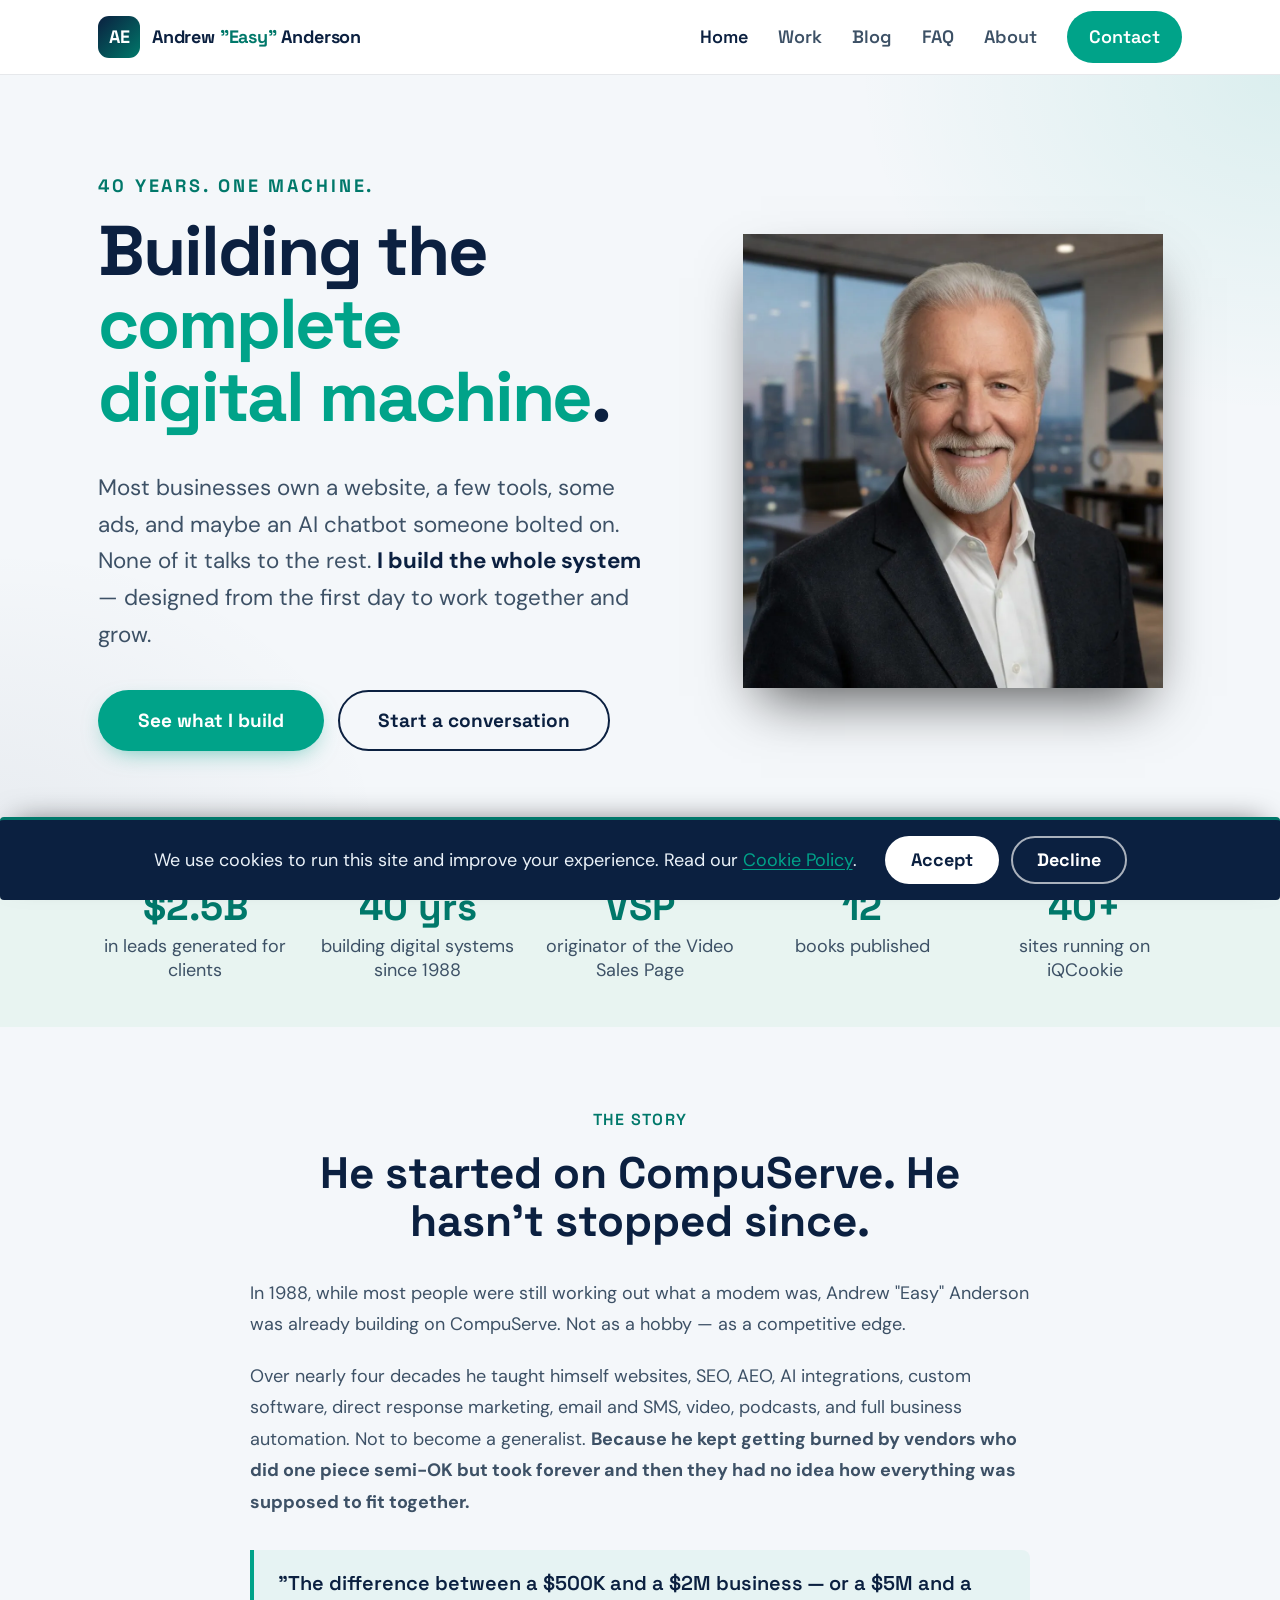
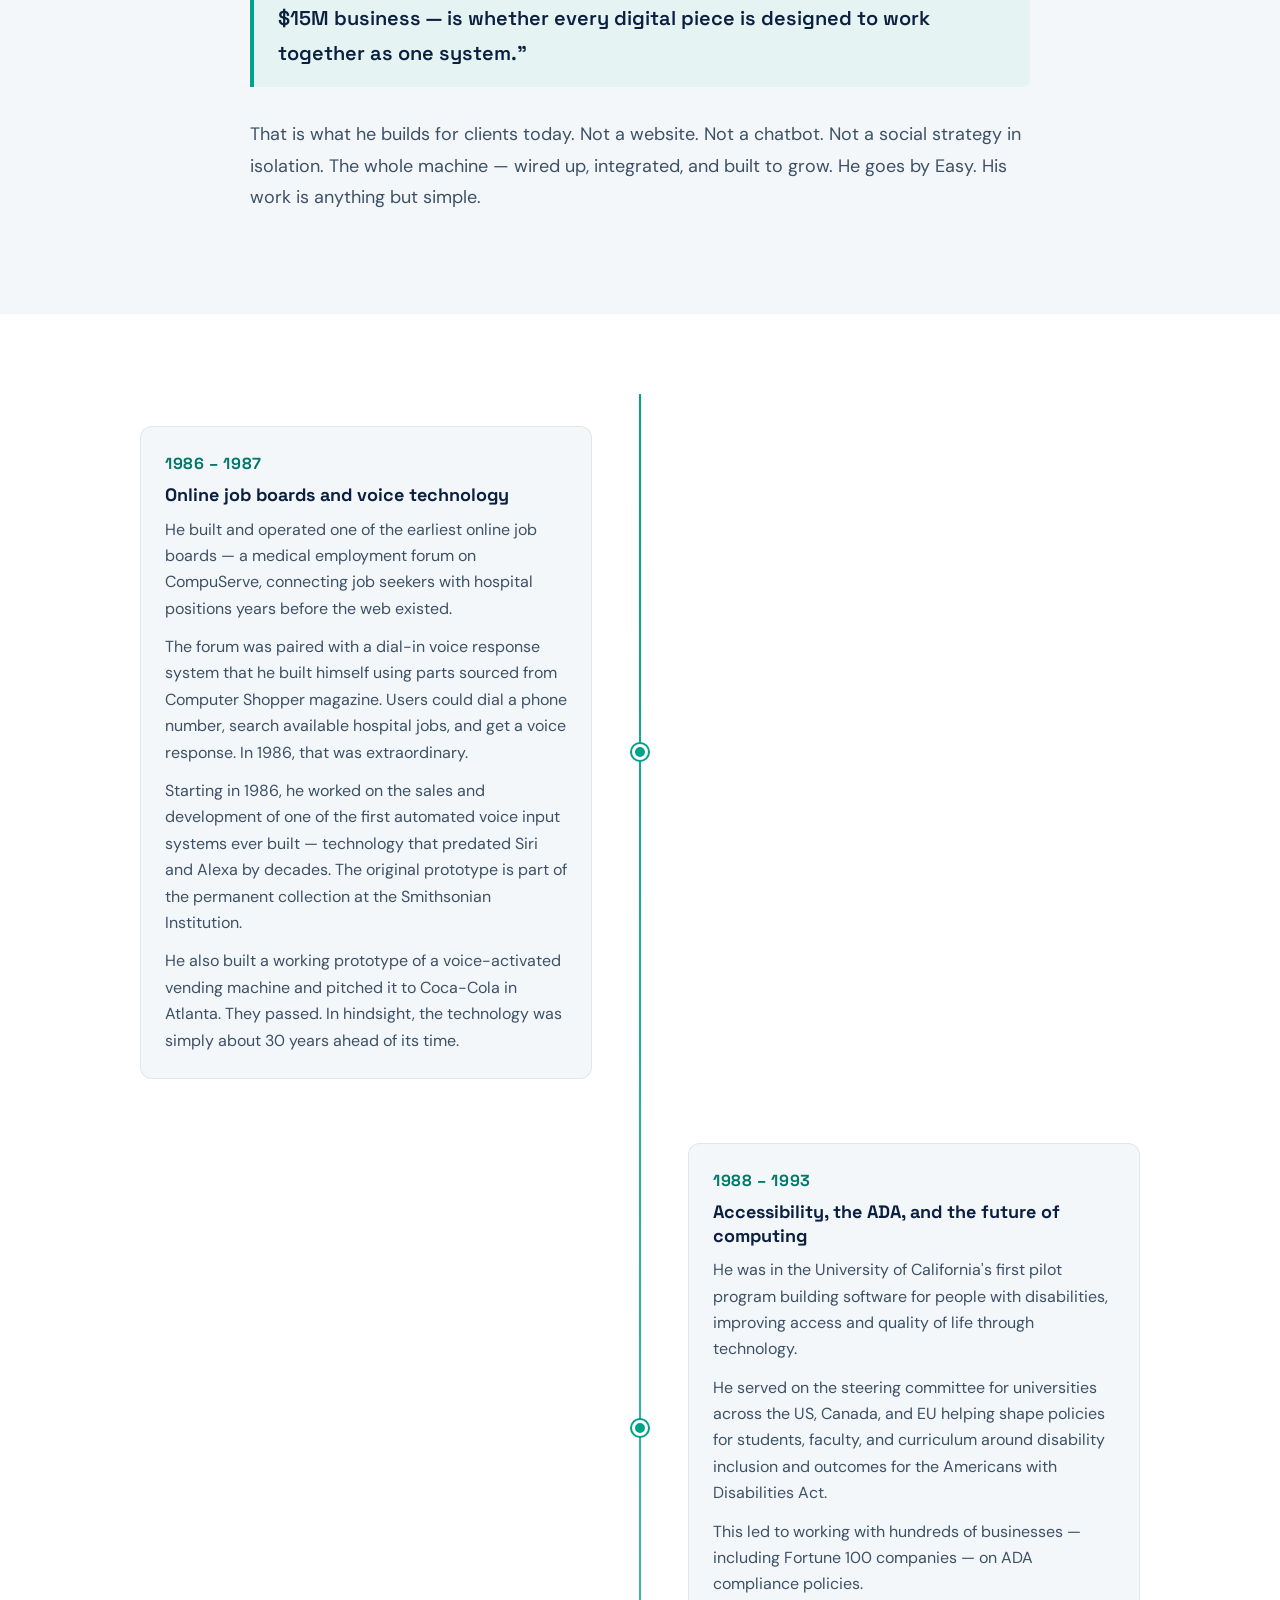
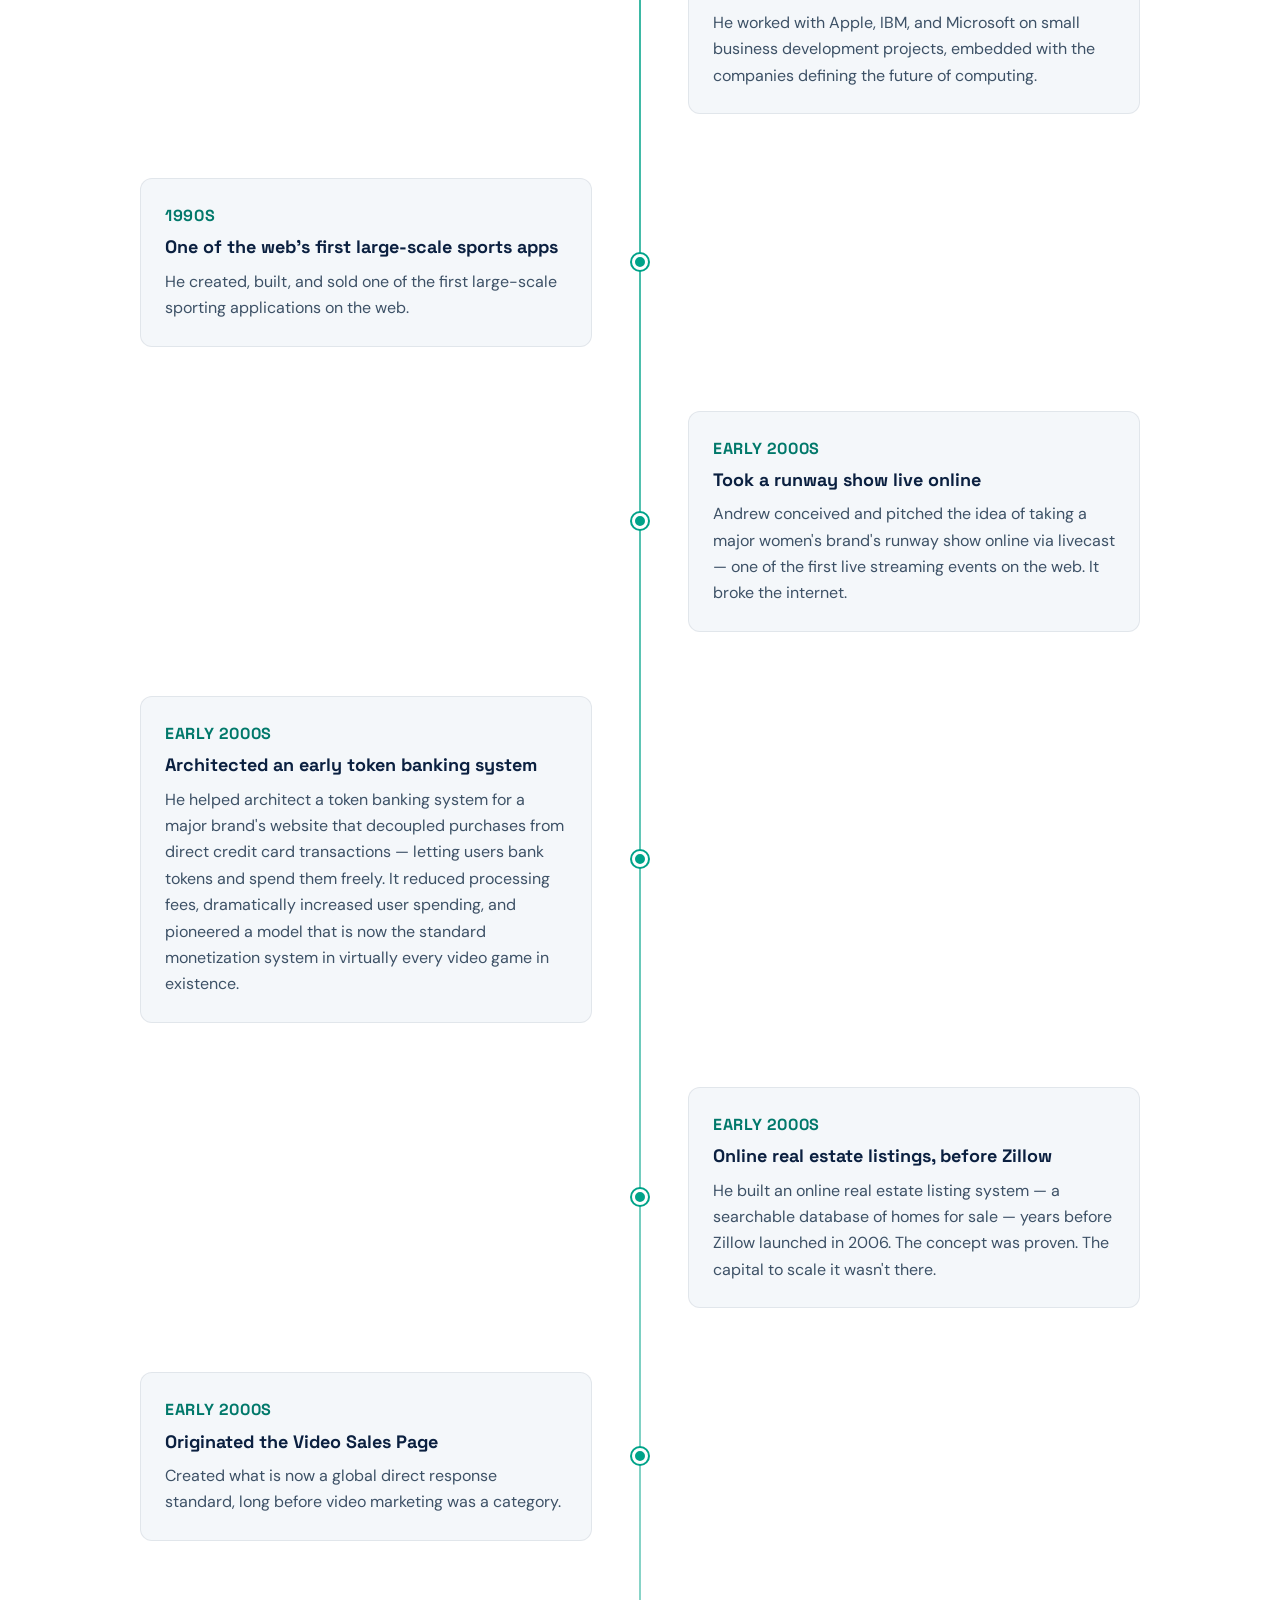
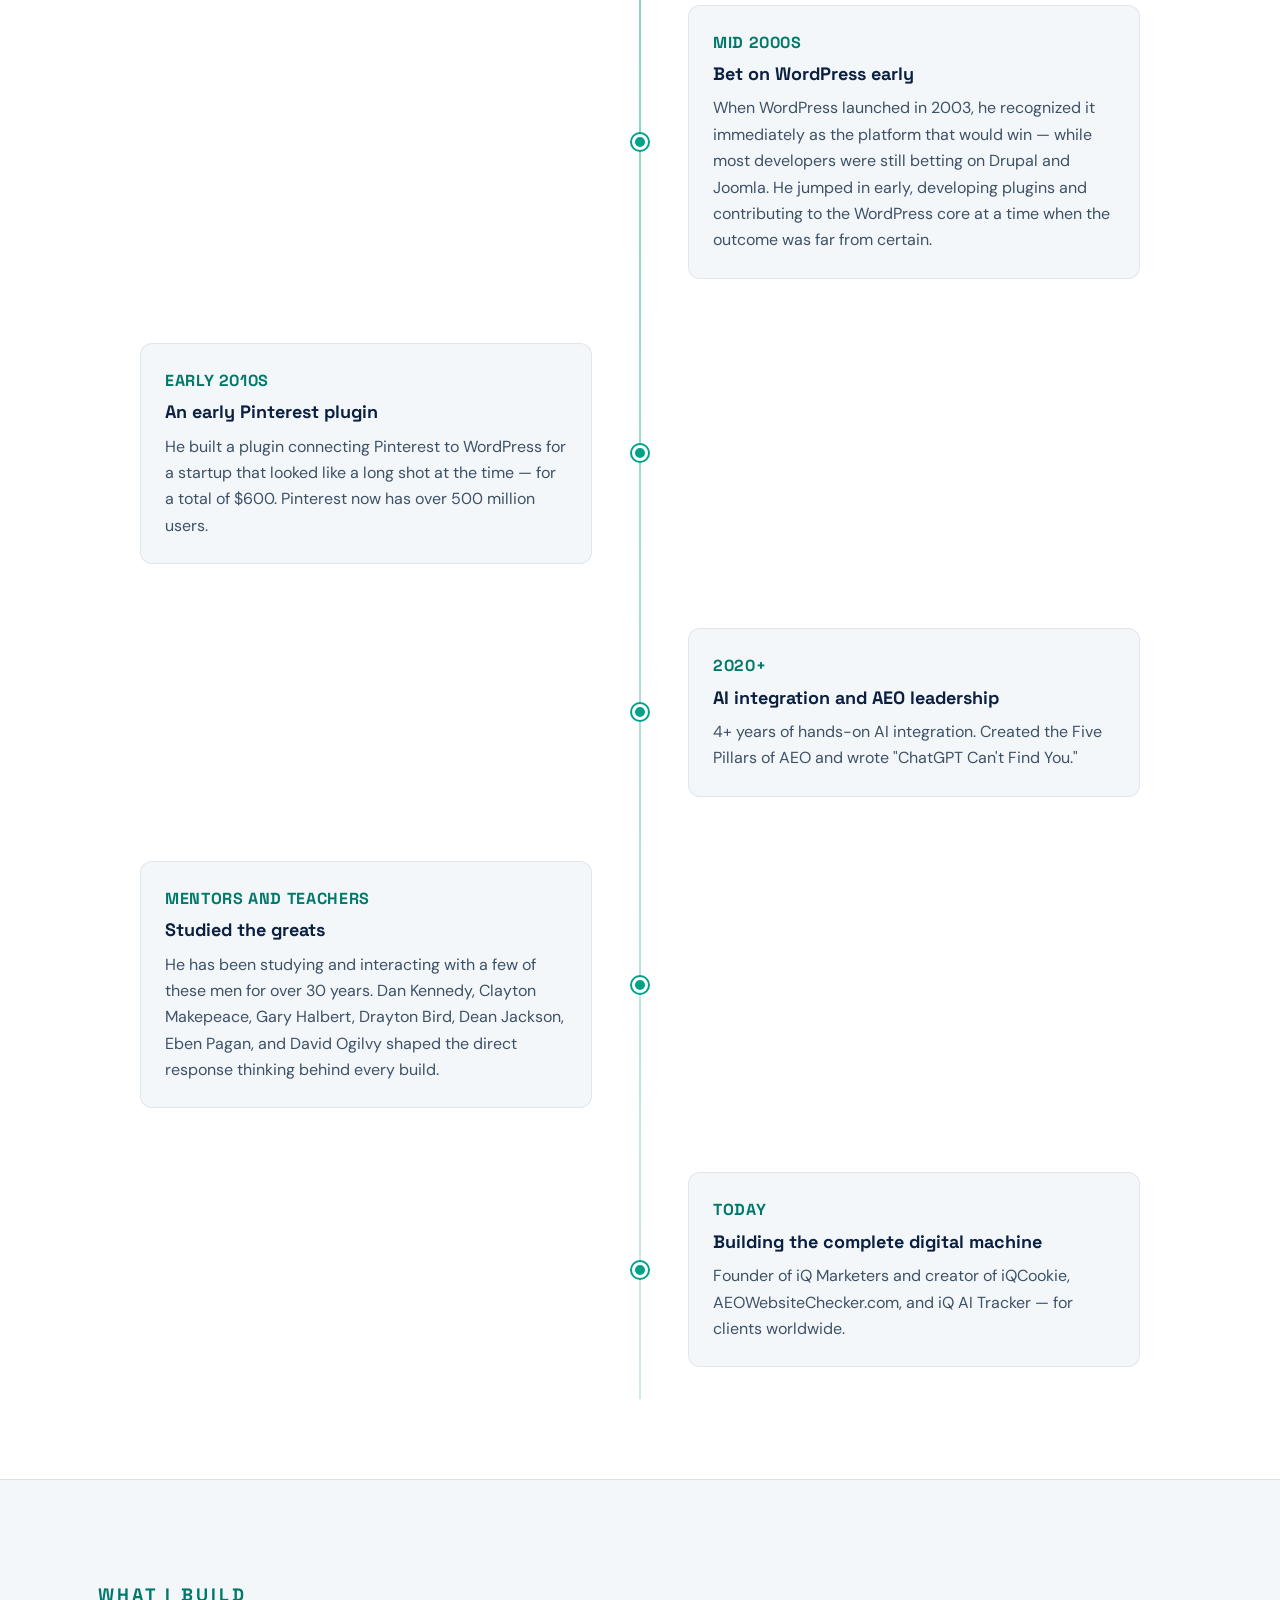
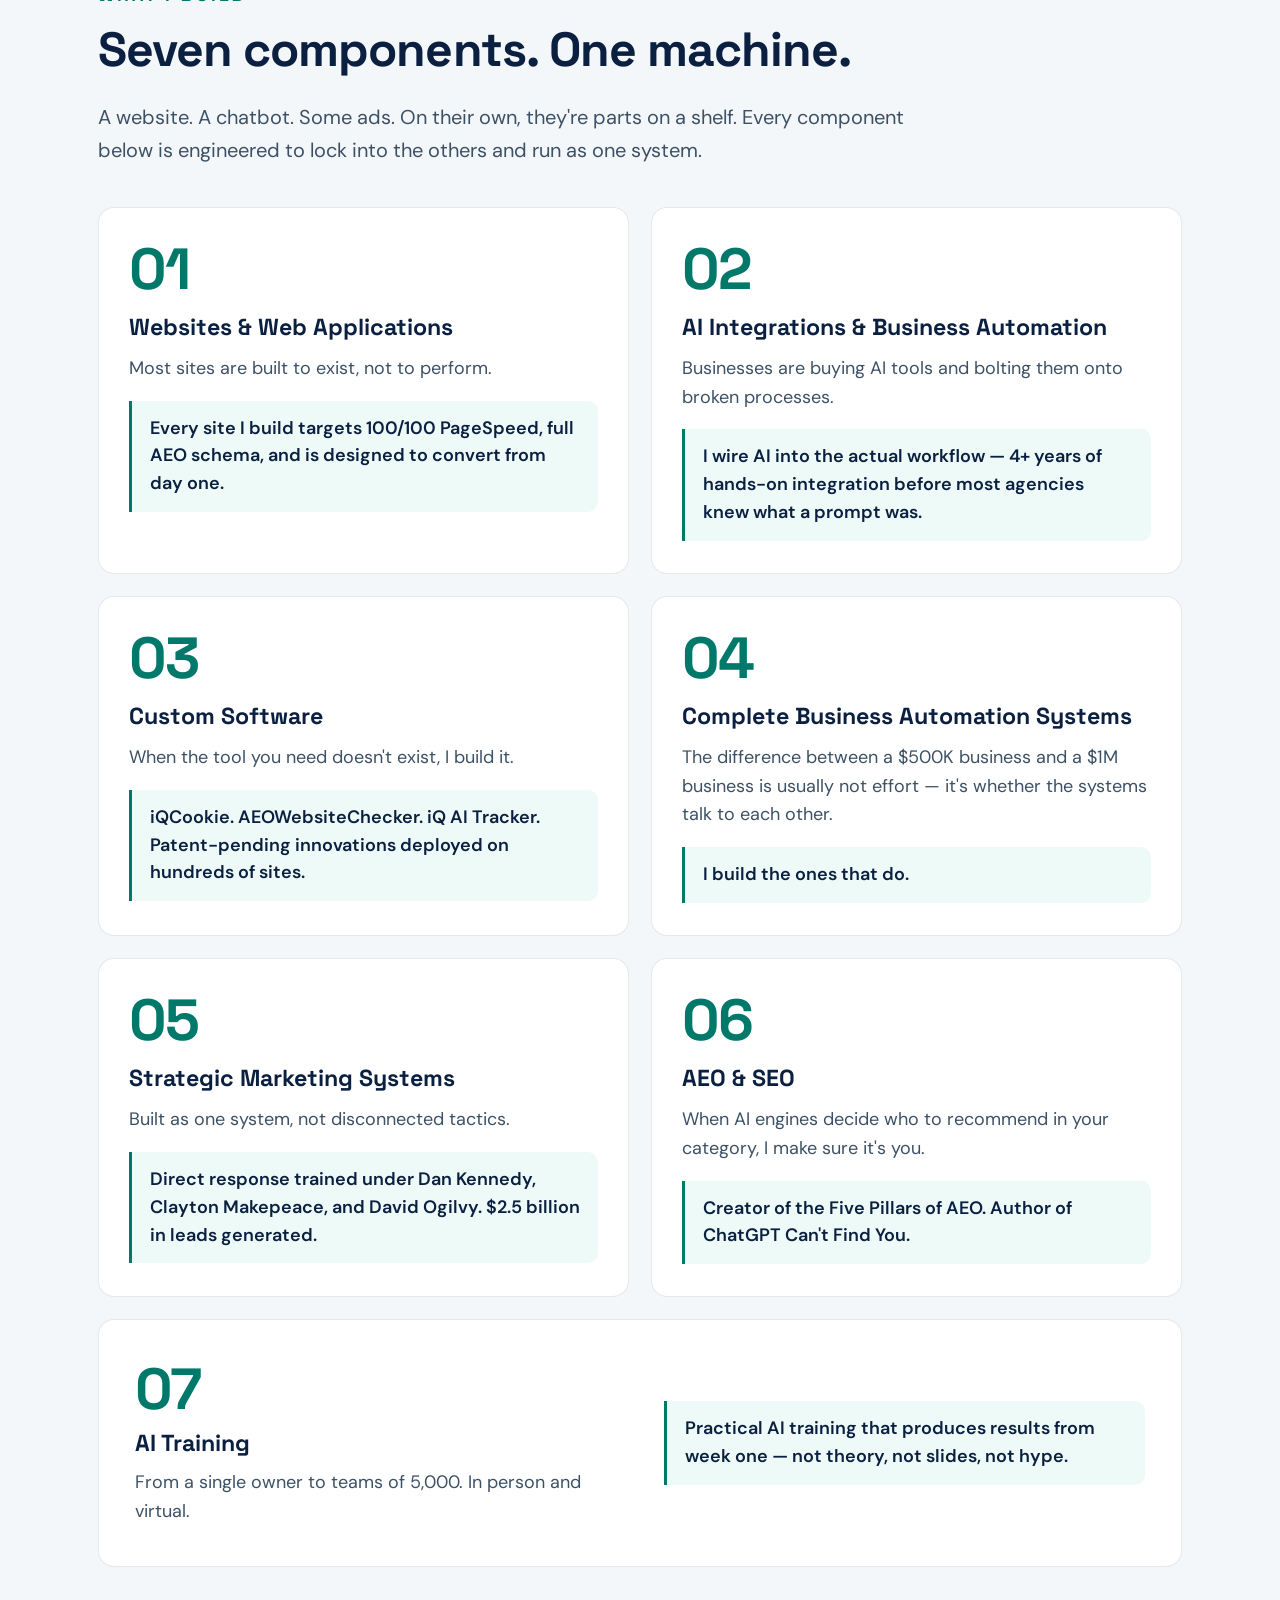
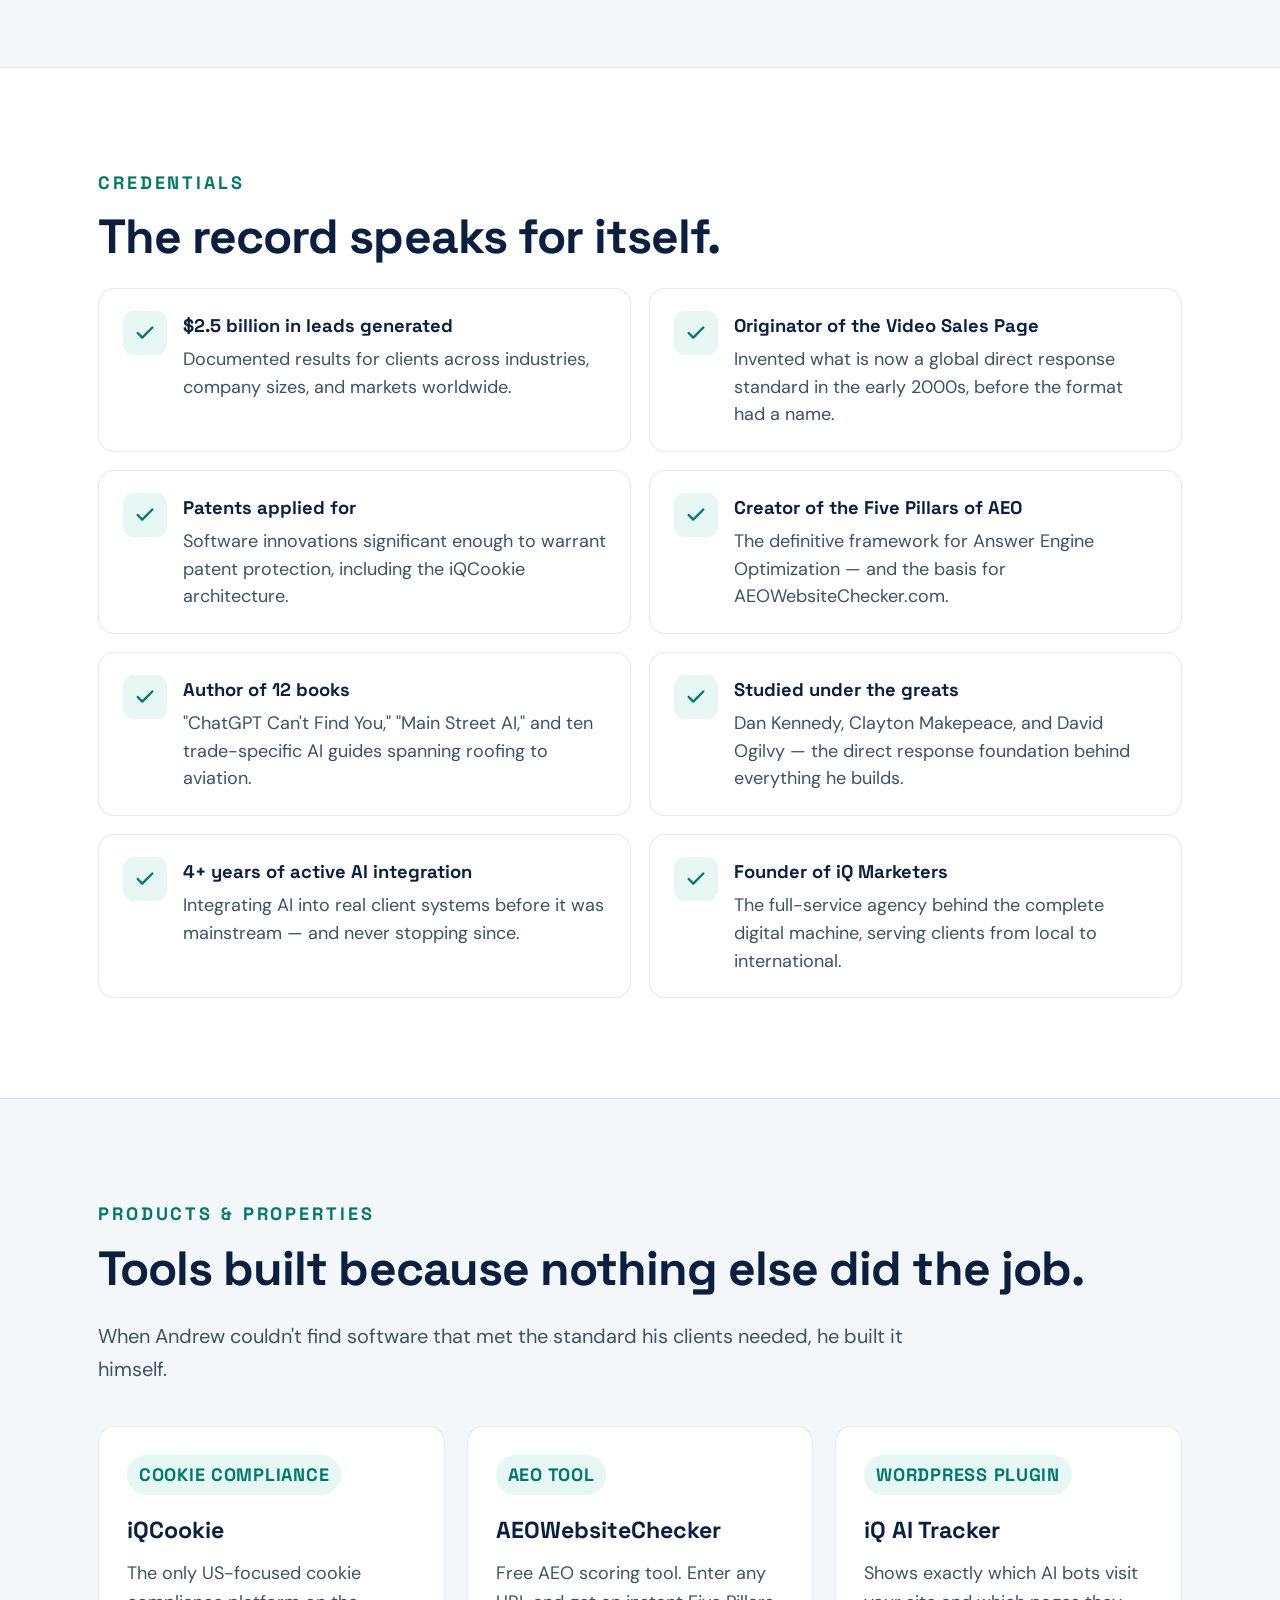
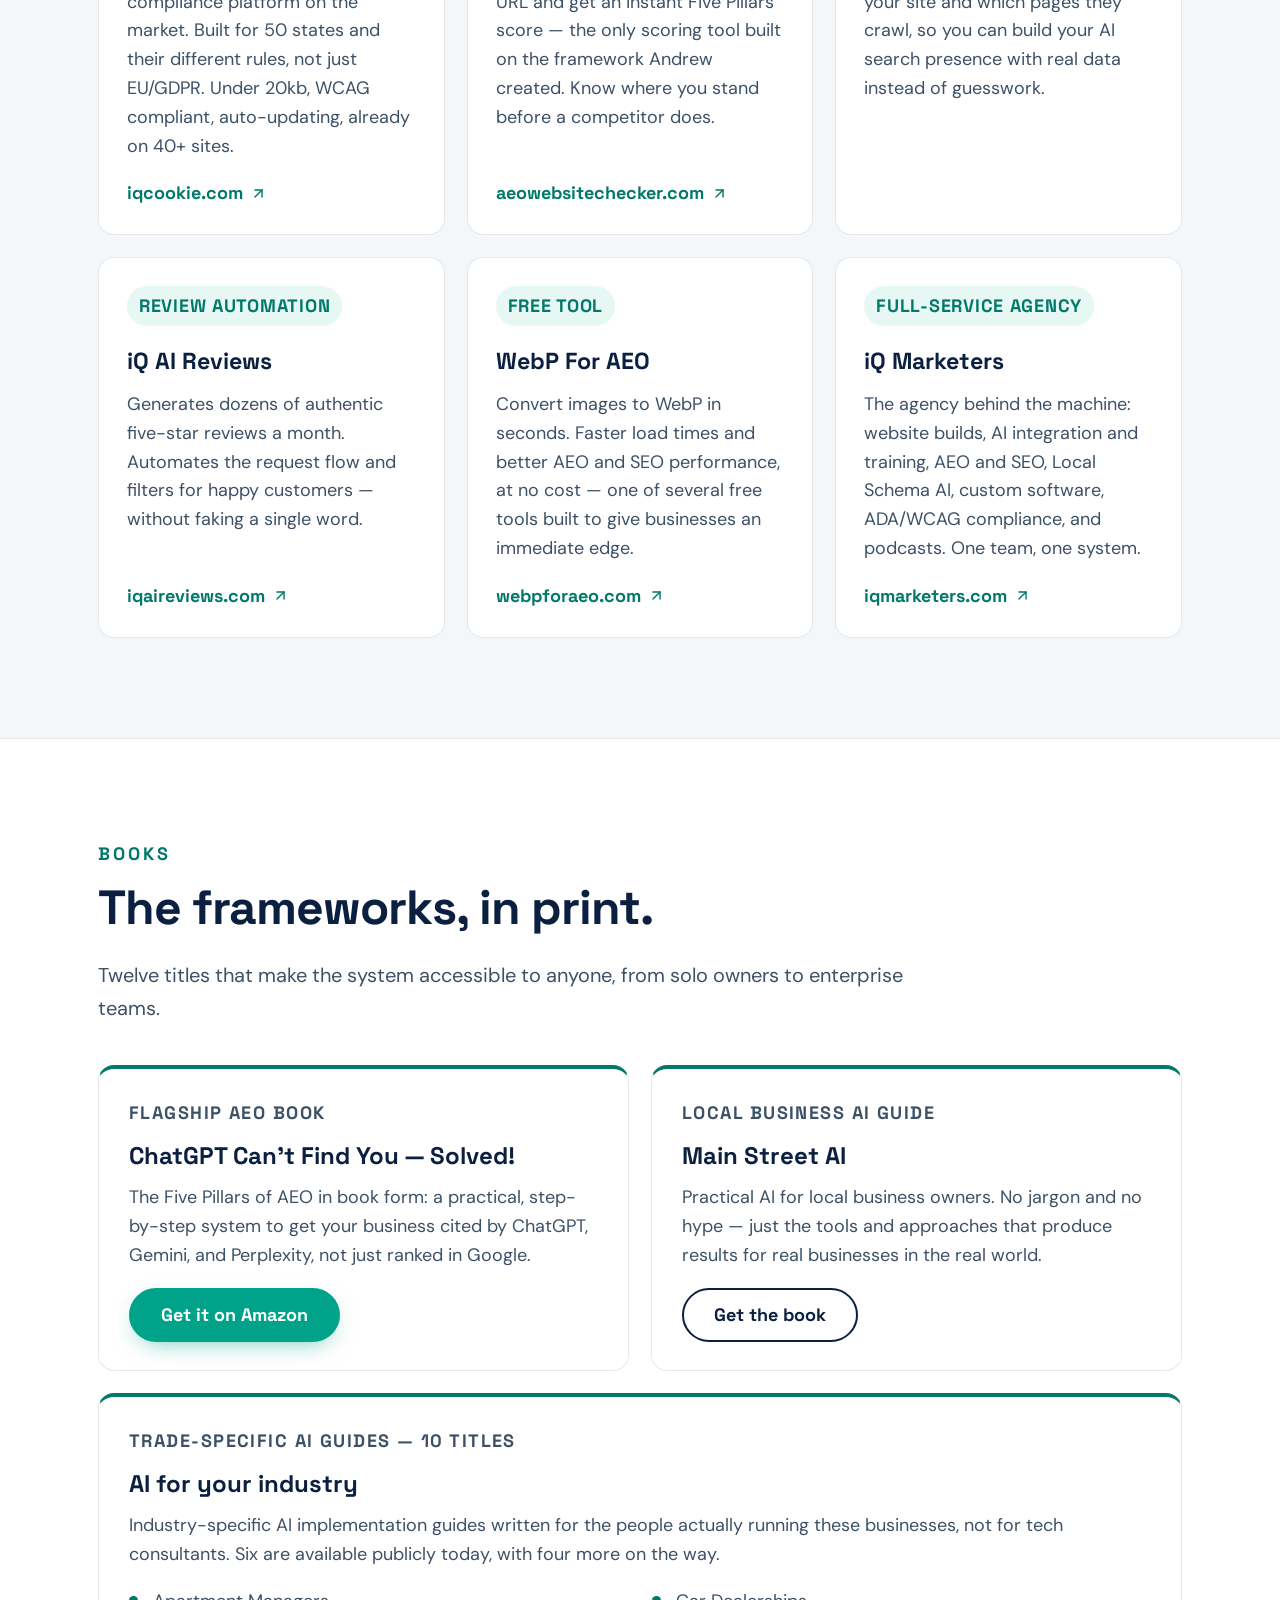
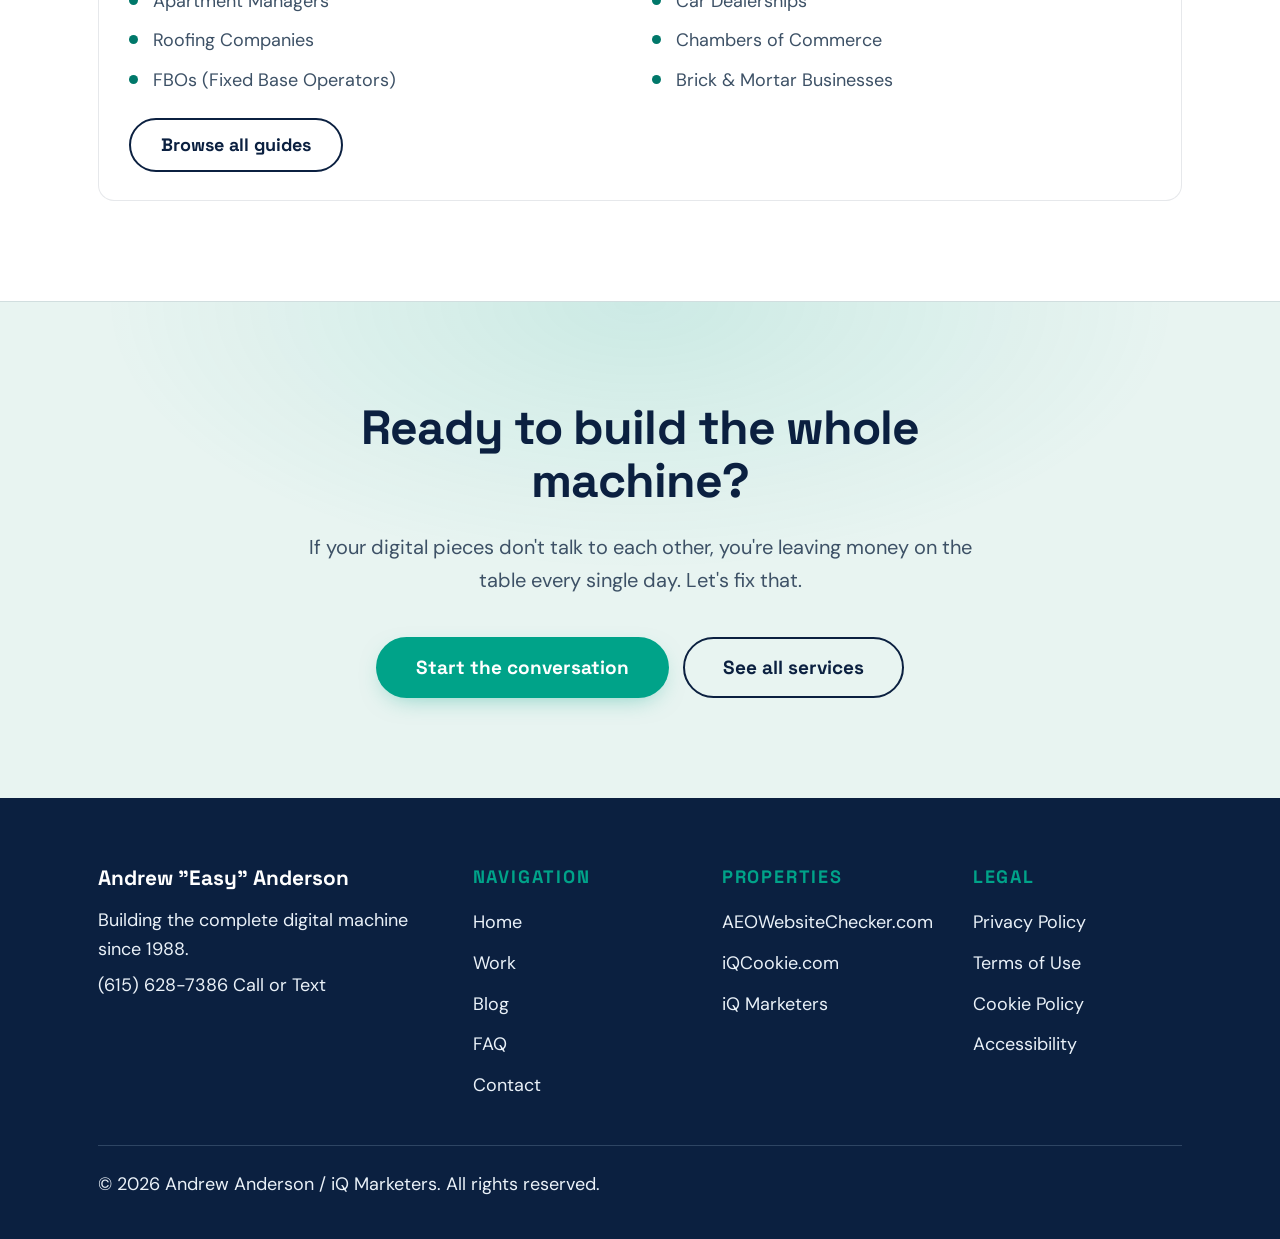
==== commit d28f1c5d: "Restructure home story/timeline into full-width intro + zigzag timeline Split the old two-column sto" ====
--- a/index.html
+++ b/index.html
@@ -136,148 +136,151 @@
       </div>
     </section>
 
-    <!-- ============ STORY ============ -->
-    <section class="section" id="about">
-      <div class="container">
-        <div class="story-grid">
-          <div class="story-copy">
-            <p class="section-eyebrow">The Story</p>
-            <h2 class="section-title">He started on CompuServe. He hasn't stopped since.</h2>
-            <div class="prose">
-              <p>
-                In 1988, while most people were still working out what a modem was, Andrew
-                "Easy" Anderson was already building on CompuServe. Not as a hobby — as a
-                competitive edge.
-              </p>
-              <p>
-                Over nearly four decades he taught himself websites, SEO, AEO, AI integrations,
-                custom software, direct response marketing, email and SMS, video, podcasts, and
-                full business automation. Not to become a generalist. <strong>Because he kept
-                getting burned by vendors who did one piece semi-Ok but took forever and then
-                they had no idea how everything was supposed to fit together.</strong>
-              </p>
-              <div class="pullquote">
-                <p>
-                  "The difference between a $500K and a $2M business — or a $5M and a $15M
-                  business — is whether every digital piece is designed to work together as
-                  one system."
-                </p>
-              </div>
-              <p>
-                That is what he builds for clients today. Not a website. Not a chatbot. Not a
-                social strategy in isolation. The whole machine — wired up, integrated, and
-                built to grow. He goes by Easy. His work is anything but simple.
-              </p>
-            </div>
-          </div>
-
-          <div class="story-side">
-            <ol class="timeline" aria-label="Career timeline">
-              <li class="timeline-item">
-                <span class="timeline-dot" aria-hidden="true"></span>
-                <div class="timeline-content">
-                  <span class="timeline-year">1986 &ndash; 1987</span>
-                  <h3>Online job boards and voice technology</h3>
-                  <p>He built and operated one of the earliest online job boards — a medical employment forum on CompuServe, connecting job seekers with hospital positions years before the web existed.</p>
-                  <p>The forum was paired with a dial-in voice response system that he built himself using parts sourced from Computer Shopper magazine. Users could dial a phone number, search available hospital jobs, and get a voice response. In 1986, that was extraordinary.</p>
-                  <p>Starting in 1986, he worked on the sales and development of one of the first automated voice input systems ever built — technology that predated Siri and Alexa by decades. The original prototype is part of the permanent collection at the Smithsonian Institution.</p>
-                  <p>He also built a working prototype of a voice-activated vending machine and pitched it to Coca-Cola in Atlanta. They passed. In hindsight, the technology was simply about 30 years ahead of its time.</p>
-                </div>
-              </li>
-              <li class="timeline-item">
-                <span class="timeline-dot" aria-hidden="true"></span>
-                <div class="timeline-content">
-                  <span class="timeline-year">1988 &ndash; 1993</span>
-                  <h3>Accessibility, the ADA, and the future of computing</h3>
-                  <p>He was in the University of California's first pilot program building software for people with disabilities, improving access and quality of life through technology.</p>
-                  <p>He served on the steering committee for universities across the US, Canada, and EU, helping shape policies for students, faculty, and curriculum around disability inclusion and outcomes for the Americans with Disabilities Act.</p>
-                  <p>This led to working with hundreds of businesses — including Fortune 100 companies — on ADA compliance policies.</p>
-                  <p>He worked with Apple, IBM, and Microsoft on small business development projects, embedded with the companies defining the future of computing.</p>
-                </div>
-              </li>
-              <li class="timeline-item">
-                <span class="timeline-dot" aria-hidden="true"></span>
-                <div class="timeline-content">
-                  <span class="timeline-year">1990s</span>
-                  <h3>One of the web's first large-scale sports apps</h3>
-                  <p>He created, built, and sold one of the first large-scale sporting applications on the web.</p>
-                </div>
-              </li>
-              <li class="timeline-item">
-                <span class="timeline-dot" aria-hidden="true"></span>
-                <div class="timeline-content">
-                  <span class="timeline-year">Early 2000s</span>
-                  <h3>Took a runway show live online</h3>
-                  <p>Andrew conceived and pitched the idea of taking a major women's brand's runway show online via livecast — one of the first live streaming events on the web. It broke the internet.</p>
-                </div>
-              </li>
-              <li class="timeline-item">
-                <span class="timeline-dot" aria-hidden="true"></span>
-                <div class="timeline-content">
-                  <span class="timeline-year">Early 2000s</span>
-                  <h3>Architected an early token banking system</h3>
-                  <p>He helped architect a token banking system for a major brand's website that decoupled purchases from direct credit card transactions — letting users bank tokens and spend them freely. It reduced processing fees, dramatically increased user spending, and pioneered a model that is now the standard monetization system in virtually every video game in existence.</p>
-                </div>
-              </li>
-              <li class="timeline-item">
-                <span class="timeline-dot" aria-hidden="true"></span>
-                <div class="timeline-content">
-                  <span class="timeline-year">Early 2000s</span>
-                  <h3>Online real estate listings, before Zillow</h3>
-                  <p>He built an online real estate listing system — a searchable database of homes for sale — years before Zillow launched in 2006. The concept was proven. The capital to scale it wasn't there.</p>
-                </div>
-              </li>
-              <li class="timeline-item">
-                <span class="timeline-dot" aria-hidden="true"></span>
-                <div class="timeline-content">
-                  <span class="timeline-year">Early 2000s</span>
-                  <h3>Originated the Video Sales Page</h3>
-                  <p>Created what is now a global direct response standard, long before video marketing was a category.</p>
-                </div>
-              </li>
-              <li class="timeline-item">
-                <span class="timeline-dot" aria-hidden="true"></span>
-                <div class="timeline-content">
-                  <span class="timeline-year">Mid 2000s</span>
-                  <h3>Bet on WordPress early</h3>
-                  <p>When WordPress launched in 2003, he recognized it immediately as the platform that would win — while most developers were still betting on Drupal and Joomla. He jumped in early, developing plugins and contributing to the WordPress core at a time when the outcome was far from certain.</p>
-                </div>
-              </li>
-              <li class="timeline-item">
-                <span class="timeline-dot" aria-hidden="true"></span>
-                <div class="timeline-content">
-                  <span class="timeline-year">Early 2010s</span>
-                  <h3>An early Pinterest plugin</h3>
-                  <p>He built a plugin connecting Pinterest to WordPress for a startup that looked like a long shot at the time — for a total of $600. Pinterest now has over 500 million users.</p>
-                </div>
-              </li>
-              <li class="timeline-item">
-                <span class="timeline-dot" aria-hidden="true"></span>
-                <div class="timeline-content">
-                  <span class="timeline-year">2020+</span>
-                  <h3>AI integration and AEO leadership</h3>
-                  <p>4+ years of hands-on AI integration. Created the Five Pillars of AEO and wrote "ChatGPT Can't Find You."</p>
-                </div>
-              </li>
-              <li class="timeline-item">
-                <span class="timeline-dot" aria-hidden="true"></span>
-                <div class="timeline-content">
-                  <span class="timeline-year">Mentors and Teachers</span>
-                  <h3>Studied the greats</h3>
-                  <p>He has been studying and interacting with a few of these men for over 30 years.</p>
-                  <p>Dan Kennedy, Clayton Makepeace, Gary Halbert, Drayton Bird, Dean Jackson, Eben Pagan, and David Ogilvy shaped the direct response thinking behind every build.</p>
-                </div>
-              </li>
-              <li class="timeline-item">
-                <span class="timeline-dot" aria-hidden="true"></span>
-                <div class="timeline-content">
-                  <span class="timeline-year">Today</span>
-                  <h3>Building the complete digital machine</h3>
-                  <p>Founder of iQ Marketers and creator of iQCookie, AEOWebsiteChecker, and iQ AI Tracker — for clients worldwide.</p>
-                </div>
-              </li>
-            </ol>
-          </div>
+    <!-- ============ STORY INTRO ============ -->
+    <section class="story-intro" id="about">
+      <div class="story-intro-inner">
+        <p class="story-intro-eyebrow">The Story</p>
+        <h2 class="story-intro-headline">He started on CompuServe. He hasn't stopped since.</h2>
+        <div class="story-intro-body">
+          <p>In 1988, while most people were still working out what a modem was, Andrew "Easy" Anderson was already building on CompuServe. Not as a hobby — as a competitive edge.</p>
+          <p>Over nearly four decades he taught himself websites, SEO, AEO, AI integrations, custom software, direct response marketing, email and SMS, video, podcasts, and full business automation. Not to become a generalist. <strong>Because he kept getting burned by vendors who did one piece semi-OK but took forever and then they had no idea how everything was supposed to fit together.</strong></p>
+          <blockquote class="story-quote">"The difference between a $500K and a $2M business — or a $5M and a $15M business — is whether every digital piece is designed to work together as one system."</blockquote>
+          <p>That is what he builds for clients today. Not a website. Not a chatbot. Not a social strategy in isolation. The whole machine — wired up, integrated, and built to grow. He goes by Easy. His work is anything but simple.</p>
+        </div>
+      </div>
+    </section>
+
+    <!-- ============ TIMELINE ============ -->
+    <section class="timeline-section">
+      <div class="timeline-inner">
+        <div class="timeline-track" aria-label="Career timeline">
+
+          <!-- 1 — LEFT -->
+          <div class="tl-entry tl-left">
+            <div class="tl-content">
+              <div class="tl-era">1986 &ndash; 1987</div>
+              <h3 class="tl-title">Online job boards and voice technology</h3>
+              <p class="tl-body">He built and operated one of the earliest online job boards — a medical employment forum on CompuServe, connecting job seekers with hospital positions years before the web existed.</p>
+              <p class="tl-body">The forum was paired with a dial-in voice response system that he built himself using parts sourced from Computer Shopper magazine. Users could dial a phone number, search available hospital jobs, and get a voice response. In 1986, that was extraordinary.</p>
+              <p class="tl-body">Starting in 1986, he worked on the sales and development of one of the first automated voice input systems ever built — technology that predated Siri and Alexa by decades. The original prototype is part of the permanent collection at the Smithsonian Institution.</p>
+              <p class="tl-body">He also built a working prototype of a voice-activated vending machine and pitched it to Coca-Cola in Atlanta. They passed. In hindsight, the technology was simply about 30 years ahead of its time.</p>
+            </div>
+            <div class="tl-dot"></div>
+          </div>
+
+          <!-- 2 — RIGHT -->
+          <div class="tl-entry tl-right">
+            <div class="tl-content">
+              <div class="tl-era">1988 &ndash; 1993</div>
+              <h3 class="tl-title">Accessibility, the ADA, and the future of computing</h3>
+              <p class="tl-body">He was in the University of California's first pilot program building software for people with disabilities, improving access and quality of life through technology.</p>
+              <p class="tl-body">He served on the steering committee for universities across the US, Canada, and EU helping shape policies for students, faculty, and curriculum around disability inclusion and outcomes for the Americans with Disabilities Act.</p>
+              <p class="tl-body">This led to working with hundreds of businesses — including Fortune 100 companies — on ADA compliance policies.</p>
+              <p class="tl-body">He worked with Apple, IBM, and Microsoft on small business development projects, embedded with the companies defining the future of computing.</p>
+            </div>
+            <div class="tl-dot"></div>
+          </div>
+
+          <!-- 3 — LEFT -->
+          <div class="tl-entry tl-left">
+            <div class="tl-content">
+              <div class="tl-era">1990s</div>
+              <h3 class="tl-title">One of the web's first large-scale sports apps</h3>
+              <p class="tl-body">He created, built, and sold one of the first large-scale sporting applications on the web.</p>
+            </div>
+            <div class="tl-dot"></div>
+          </div>
+
+          <!-- 4 — RIGHT -->
+          <div class="tl-entry tl-right">
+            <div class="tl-content">
+              <div class="tl-era">Early 2000s</div>
+              <h3 class="tl-title">Took a runway show live online</h3>
+              <p class="tl-body">Andrew conceived and pitched the idea of taking a major women's brand's runway show online via livecast — one of the first live streaming events on the web. It broke the internet.</p>
+            </div>
+            <div class="tl-dot"></div>
+          </div>
+
+          <!-- 5 — LEFT -->
+          <div class="tl-entry tl-left">
+            <div class="tl-content">
+              <div class="tl-era">Early 2000s</div>
+              <h3 class="tl-title">Architected an early token banking system</h3>
+              <p class="tl-body">He helped architect a token banking system for a major brand's website that decoupled purchases from direct credit card transactions — letting users bank tokens and spend them freely. It reduced processing fees, dramatically increased user spending, and pioneered a model that is now the standard monetization system in virtually every video game in existence.</p>
+            </div>
+            <div class="tl-dot"></div>
+          </div>
+
+          <!-- 6 — RIGHT -->
+          <div class="tl-entry tl-right">
+            <div class="tl-content">
+              <div class="tl-era">Early 2000s</div>
+              <h3 class="tl-title">Online real estate listings, before Zillow</h3>
+              <p class="tl-body">He built an online real estate listing system — a searchable database of homes for sale — years before Zillow launched in 2006. The concept was proven. The capital to scale it wasn't there.</p>
+            </div>
+            <div class="tl-dot"></div>
+          </div>
+
+          <!-- 7 — LEFT -->
+          <div class="tl-entry tl-left">
+            <div class="tl-content">
+              <div class="tl-era">Early 2000s</div>
+              <h3 class="tl-title">Originated the Video Sales Page</h3>
+              <p class="tl-body">Created what is now a global direct response standard, long before video marketing was a category.</p>
+            </div>
+            <div class="tl-dot"></div>
+          </div>
+
+          <!-- 8 — RIGHT -->
+          <div class="tl-entry tl-right">
+            <div class="tl-content">
+              <div class="tl-era">Mid 2000s</div>
+              <h3 class="tl-title">Bet on WordPress early</h3>
+              <p class="tl-body">When WordPress launched in 2003, he recognized it immediately as the platform that would win — while most developers were still betting on Drupal and Joomla. He jumped in early, developing plugins and contributing to the WordPress core at a time when the outcome was far from certain.</p>
+            </div>
+            <div class="tl-dot"></div>
+          </div>
+
+          <!-- 9 — LEFT -->
+          <div class="tl-entry tl-left">
+            <div class="tl-content">
+              <div class="tl-era">Early 2010s</div>
+              <h3 class="tl-title">An early Pinterest plugin</h3>
+              <p class="tl-body">He built a plugin connecting Pinterest to WordPress for a startup that looked like a long shot at the time — for a total of $600. Pinterest now has over 500 million users.</p>
+            </div>
+            <div class="tl-dot"></div>
+          </div>
+
+          <!-- 10 — RIGHT -->
+          <div class="tl-entry tl-right">
+            <div class="tl-content">
+              <div class="tl-era">2020+</div>
+              <h3 class="tl-title">AI integration and AEO leadership</h3>
+              <p class="tl-body">4+ years of hands-on AI integration. Created the Five Pillars of AEO and wrote "ChatGPT Can't Find You."</p>
+            </div>
+            <div class="tl-dot"></div>
+          </div>
+
+          <!-- 11 — LEFT -->
+          <div class="tl-entry tl-left">
+            <div class="tl-content">
+              <div class="tl-era">Mentors and Teachers</div>
+              <h3 class="tl-title">Studied the greats</h3>
+              <p class="tl-body">He has been studying and interacting with a few of these men for over 30 years. Dan Kennedy, Clayton Makepeace, Gary Halbert, Drayton Bird, Dean Jackson, Eben Pagan, and David Ogilvy shaped the direct response thinking behind every build.</p>
+            </div>
+            <div class="tl-dot"></div>
+          </div>
+
+          <!-- 12 — RIGHT -->
+          <div class="tl-entry tl-right">
+            <div class="tl-content">
+              <div class="tl-era">Today</div>
+              <h3 class="tl-title">Building the complete digital machine</h3>
+              <p class="tl-body">Founder of iQ Marketers and creator of iQCookie, AEOWebsiteChecker.com, and iQ AI Tracker — for clients worldwide.</p>
+            </div>
+            <div class="tl-dot"></div>
+          </div>
+
         </div>
       </div>
     </section>
--- a/assets/css/style.css
+++ b/assets/css/style.css
@@ -3,7 +3,10 @@
    Andrew "Easy" Anderson — I build the complete digital machine
 
    Rules enforced (non-negotiable):
-   - Greens (#005F35, #00B96B) and blues (#0B1F3A, #1A5E99) only
+   - Light theme: white / light-grey body surfaces everywhere.
+     The footer (navy) is the ONE intentional dark zone.
+   - Teal (#00A389) is the primary brand accent. A deeper teal
+     (#00786A) carries body-size links/text to hold AA contrast.
    - NO italics anywhere
    - Minimum 18px font size everywhere — no exceptions
    - WCAG 2.2 AA: 4.5:1 normal text, 3:1 large text / UI / graphics
@@ -12,31 +15,42 @@
 
 /* ---------- Design tokens ---------- */
 :root {
-  /* Blues */
-  --navy:        #0B1F3A;  /* primary text / dark sections — on white: 16.5:1 */
-  --blue:        #1A5E99;  /* links, buttons               — on white:  5.6:1 */
-  --blue-mid:    #155080;  /* hover darken                 — on white:  7.4:1 */
-  --blue-light:  #D6E8F7;  /* tint surface */
-  --blue-xlight: #EDF4FB;  /* alt bg */
-
-  /* Greens */
-  --green-dark:  #005F35;  /* text accents, eyebrows       — on white:  7.81:1 */
-  --green:       #00B96B;  /* large/decorative only        — on white:  2.3:1 */
-  --green-light: #D0F2E3;  /* tint surface */
-  --green-xlight:#E8F8F1;  /* alt bg */
-
-  /* Neutrals */
-  --ink:    #0B1F3A;       /* = navy, primary body text */
-  --slate:  #34485A;       /* body copy on white           — on white:  9.0:1 */
-  --mid:    #54677A;       /* captions / meta on white     — on white:  5.6:1 */
-  --line:   #CBD8E2;
-  --bg:     #FFFFFF;
-  --bg-alt: #F3F7FA;
-  --white:  #FFFFFF;
-
-  /* On-dark text */
-  --on-dark:     #EDF4FB;  /* on navy                      — on #0B1F3A: 15.2:1 */
-  --on-dark-mid: #A9C6E0;  /* muted on navy                — on #0B1F3A:  8.0:1 */
+  /* ---- Light theme palette (teal accent) ---- */
+  --bg-primary:    #FFFFFF;
+  --bg-secondary:  #F4F7FA;
+  --bg-accent:     #E8F4F1;
+  --navy:          #0B2040;
+  --teal:          #00A389;   /* bright brand accent — fills, buttons, bars, icons (≥3:1 large) */
+  --teal-dark:     #00786A;   /* AA text/link teal on white — 4.5:1 */
+  --teal-light:    #E6F7F4;
+  --green:         #1A8C4E;
+  --text-primary:  #0B2040;
+  --text-secondary:#3D5166;
+  --text-muted:    #6B7E91;
+  --border:        rgba(11, 32, 64, 0.10);
+  --card-bg:       #FFFFFF;
+  --card-border:   rgba(11, 32, 64, 0.10);
+  --white:         #FFFFFF;
+
+  /* ---- Legacy aliases remapped onto the new system ---- */
+  --blue:        var(--teal-dark);   /* links / text accents → teal */
+  --blue-mid:    #00604F;            /* darker teal for hovers */
+  --blue-light:  #CFEDE7;
+  --blue-xlight: var(--teal-light);
+  --green-dark:  var(--teal-dark);   /* old green text accent → teal */
+  --green-light: var(--teal-light);
+  --green-xlight:#EDFAF7;
+
+  --ink:    var(--text-primary);     /* primary body text */
+  --slate:  var(--text-secondary);   /* body copy */
+  --mid:    var(--text-muted);       /* captions / meta */
+  --line:   var(--border);
+  --bg:     var(--bg-primary);
+  --bg-alt: var(--bg-secondary);
+
+  /* On-dark text (footer / cookie banner over navy) */
+  --on-dark:     #EAF1F8;  /* on navy — ~16:1 */
+  --on-dark-mid: #AEC0D4;  /* muted on navy — ~8:1 */
 
   --max:    1140px;
   --radius: 16px;
@@ -230,12 +244,12 @@
 
 .nav-cta {
   color: var(--white) !important;
-  background: var(--blue);
+  background: var(--teal);
   padding: 11px 22px;
   border-radius: 999px;
   transition: background 0.18s var(--ease) !important;
 }
-.nav-cta:hover { background: var(--blue-mid) !important; }
+.nav-cta:hover { background: var(--teal-dark) !important; }
 
 /* Mobile nav toggle (hidden on desktop) */
 .nav-toggle {
@@ -291,14 +305,14 @@
 .btn-lg { padding: 19px 38px; font-size: 19px; }
 
 .btn-primary {
-  background: var(--blue);
+  background: var(--teal);
   color: var(--white);
-  box-shadow: 0 8px 24px -10px rgba(26, 94, 153, 0.7);
+  box-shadow: 0 8px 24px -10px rgba(0, 163, 137, 0.65);
 }
 .btn-primary:hover {
-  background: var(--blue-mid);
+  background: var(--teal-dark);
   transform: translateY(-2px);
-  box-shadow: 0 14px 32px -10px rgba(26, 94, 153, 0.8);
+  box-shadow: 0 14px 32px -10px rgba(0, 163, 137, 0.8);
   color: var(--white);
 }
 
@@ -325,8 +339,8 @@
   position: absolute;
   inset: 0;
   background:
-    radial-gradient(ellipse 70% 80% at 90% 0%, rgba(0, 185, 107, 0.10), transparent 55%),
-    radial-gradient(ellipse 60% 70% at 0% 100%, rgba(26, 94, 153, 0.09), transparent 55%);
+    radial-gradient(ellipse 70% 80% at 90% 0%, rgba(0, 163, 137, 0.09), transparent 55%),
+    radial-gradient(ellipse 60% 70% at 0% 100%, rgba(11, 32, 64, 0.06), transparent 55%);
   pointer-events: none;
 }
 .hero-inner { position: relative; max-width: 900px; }
@@ -475,32 +489,33 @@
 
 /* ---------- CTA banner ---------- */
 .section-cta {
-  /* darker green endpoint keeps muted lede text >= 4.5:1 across the whole gradient */
-  background: linear-gradient(140deg, var(--navy) 0%, #0d3360 55%, #004A29 100%);
+  background:
+    radial-gradient(ellipse 70% 90% at 50% 0%, rgba(0, 163, 137, 0.12), transparent 60%),
+    var(--bg-accent);
   text-align: center;
-  border-top: 0;
-}
-.section-cta .section-title { color: var(--white); }
-.section-cta .section-lede  { color: var(--on-dark-mid); margin-inline: auto; }
+  border-top: 1px solid var(--border);
+}
+.section-cta .section-title { color: var(--navy); }
+.section-cta .section-lede  { color: var(--text-secondary); margin-inline: auto; }
 .cta-inner { max-width: 720px; margin-inline: auto; }
 
 .section-cta .btn-primary {
-  background: var(--white);
-  color: var(--navy);
-  box-shadow: 0 8px 24px -10px rgba(0, 0, 0, 0.5);
+  background: var(--teal);
+  color: var(--white);
+  box-shadow: 0 8px 24px -10px rgba(0, 163, 137, 0.5);
 }
 .section-cta .btn-primary:hover {
-  background: var(--blue-xlight);
-  color: var(--blue-mid);
+  background: var(--teal-dark);
+  color: var(--white);
 }
 .section-cta .btn-ghost {
-  color: var(--white);
-  border-color: rgba(255, 255, 255, 0.6);
+  color: var(--navy);
+  border-color: var(--navy);
 }
 .section-cta .btn-ghost:hover {
-  background: rgba(255, 255, 255, 0.12);
-  color: var(--white);
-  border-color: var(--white);
+  background: var(--teal-light);
+  color: var(--teal-dark);
+  border-color: var(--teal);
 }
 
 /* ==========================================================
@@ -512,13 +527,13 @@
   position: relative;
   overflow: hidden;
   padding: 96px 0 92px;
-  color: var(--on-dark);
+  color: var(--text-secondary);
   background:
-    radial-gradient(ellipse 60% 80% at 100% 0%, rgba(0, 185, 107, 0.14), transparent 55%),
-    radial-gradient(ellipse 55% 70% at 0% 100%, rgba(26, 94, 153, 0.24), transparent 55%),
-    var(--navy);
-}
-.home-hero .eyebrow { color: var(--green); }   /* #00B96B — 6.4:1 on navy */
+    radial-gradient(ellipse 60% 80% at 100% 0%, rgba(0, 163, 137, 0.10), transparent 55%),
+    radial-gradient(ellipse 55% 70% at 0% 100%, rgba(11, 32, 64, 0.05), transparent 55%),
+    var(--bg-secondary);
+}
+.home-hero .eyebrow { color: var(--teal-dark); }   /* 4.5:1 on light */
 .home-hero-grid {
   display: grid;
   grid-template-columns: 1.1fr 0.9fr;
@@ -531,37 +546,29 @@
   font-weight: 700;
   line-height: 1.04;
   letter-spacing: -0.03em;
-  color: var(--white);                 /* 16.5:1 on navy */
+  color: var(--navy);                  /* navy headline on light */
   margin-bottom: 0.5em;
   text-wrap: balance;
 }
-.home-hero-title .accent { color: var(--green); }   /* #00B96B — 6.4:1 on navy */
+.home-hero-title .accent { color: var(--teal); }   /* large heading — teal accent */
 .home-hero-lede {
   font-size: clamp(1.2rem, 2.2vw, 1.4rem);   /* min 19.2px */
-  color: var(--on-dark);               /* off-white, ~15:1 on navy */
+  color: var(--text-secondary);
   max-width: 56ch;
   margin-bottom: 2.2rem;
 }
-.home-hero-lede strong { color: var(--white); font-weight: 700; }
-
-/* CTA buttons on the dark hero */
-.home-hero .btn-primary {
-  background: var(--white);
-  color: var(--navy);
-  box-shadow: 0 8px 24px -10px rgba(0, 0, 0, 0.55);
-}
-.home-hero .btn-primary:hover {
-  background: var(--blue-xlight);
-  color: var(--blue-mid);
-}
+.home-hero-lede strong { color: var(--navy); font-weight: 700; }
+
+/* CTA buttons on the light hero — inherit the teal .btn-primary;
+   give the ghost button navy text/border to read on light. */
 .home-hero .btn-ghost {
-  color: var(--white);
-  border-color: rgba(255, 255, 255, 0.65);
+  color: var(--navy);
+  border-color: var(--navy);
 }
 .home-hero .btn-ghost:hover {
-  background: rgba(255, 255, 255, 0.12);
-  color: var(--white);
-  border-color: var(--white);
+  background: var(--teal-light);
+  color: var(--teal-dark);
+  border-color: var(--teal);
 }
 
 /* ---------- What I Build — machine components ---------- */
@@ -652,7 +659,7 @@
 }
 
 /* ---------- Stats bar ---------- */
-.stats-bar { background: var(--navy); border-top: 0; }
+.stats-bar { background: var(--bg-accent); border-top: 1px solid var(--border); }
 .stats-bar .container {
   display: grid;
   grid-template-columns: repeat(5, 1fr);
@@ -665,13 +672,13 @@
   font-size: clamp(1.9rem, 3vw, 2.5rem);
   font-weight: 700;
   line-height: 1;
-  color: var(--green);          /* large text on navy — passes 3:1 */
+  color: var(--teal-dark);      /* large teal numbers on light — passes 3:1 */
   margin-bottom: 8px;
 }
 .stat-label {
   font-size: 18px;
   line-height: 1.35;
-  color: var(--on-dark-mid);
+  color: var(--text-secondary);
 }
 
 /* ---------- Story ---------- */
@@ -740,6 +747,162 @@
 }
 .timeline-content p + p { margin-top: 14px; }
 
+/* ---------- Story intro (full-width, above timeline) ---------- */
+.story-intro {
+  padding: 5rem 2rem;
+  background: var(--bg-secondary, #F4F7FA);
+}
+.story-intro-inner {
+  max-width: 780px;
+  margin: 0 auto;
+  text-align: center;
+}
+.story-intro-eyebrow {
+  font-family: var(--font-display);
+  font-size: 1rem;
+  font-weight: 600;
+  letter-spacing: 0.08em;
+  text-transform: uppercase;
+  color: var(--teal-dark);                 /* small label — AA on light */
+  margin-bottom: 1rem;
+}
+.story-intro-headline {
+  font-family: var(--font-display);
+  font-size: 2.75rem;
+  font-weight: 700;
+  line-height: 1.1;
+  color: var(--navy);
+  margin-bottom: 2rem;
+}
+.story-intro-body {
+  text-align: left;
+  font-size: 1.125rem;
+  line-height: 1.75;
+  color: var(--text-secondary, #3D5166);
+}
+.story-intro-body p {
+  margin-bottom: 1.25rem;
+}
+.story-quote {
+  border-left: 4px solid var(--teal);
+  padding: 1rem 1.5rem;
+  margin: 2rem 0;
+  font-family: var(--font-display);
+  font-size: 1.25rem;
+  font-weight: 600;
+  color: var(--navy);
+  background: rgba(0, 163, 137, 0.06);
+  border-radius: 0 8px 8px 0;
+  font-style: normal;
+}
+@media (max-width: 600px) {
+  .story-intro-headline { font-size: 2rem; }
+}
+
+/* ---------- Timeline (full-width alternating zigzag) ---------- */
+.timeline-section {
+  padding: 5rem 2rem;
+  background: var(--bg-primary, #FFFFFF);
+}
+.timeline-inner {
+  max-width: 1000px;
+  margin: 0 auto;
+}
+.timeline-track {
+  position: relative;
+  display: flex;
+  flex-direction: column;
+  gap: 0;
+}
+.timeline-track::before {
+  content: '';
+  position: absolute;
+  left: 50%;
+  top: 0;
+  bottom: 0;
+  width: 2px;
+  background: linear-gradient(180deg, var(--teal) 0%, rgba(0, 163, 137, 0.2) 100%);
+  transform: translateX(-50%);
+}
+.tl-entry {
+  display: flex;
+  align-items: center;
+  width: 100%;
+  position: relative;
+  padding: 2rem 0;
+}
+.tl-entry.tl-left {
+  flex-direction: row;
+  justify-content: flex-start;
+}
+.tl-entry.tl-right {
+  flex-direction: row-reverse;
+  justify-content: flex-start;
+}
+.tl-content {
+  width: calc(50% - 48px);
+  background: var(--bg-secondary, #F4F7FA);
+  border: 1px solid rgba(11, 32, 64, 0.08);
+  border-radius: 12px;
+  padding: 1.5rem;
+  transition: box-shadow 0.2s ease, transform 0.2s ease;
+}
+.tl-content:hover {
+  box-shadow: 0 8px 24px rgba(11, 32, 64, 0.10);
+  transform: translateY(-2px);
+}
+.tl-era {
+  font-family: var(--font-display);
+  font-size: 1rem;
+  font-weight: 700;
+  color: var(--teal-dark);                 /* small label — AA on light */
+  letter-spacing: 0.04em;
+  margin-bottom: 6px;
+  text-transform: uppercase;
+}
+.tl-title {
+  font-family: var(--font-display);
+  font-size: 1.125rem;
+  font-weight: 700;
+  color: var(--navy);
+  margin-bottom: 10px;
+  line-height: 1.3;
+}
+.tl-body {
+  font-size: 1rem;
+  color: var(--text-secondary, #3D5166);
+  line-height: 1.65;
+  margin-bottom: 0.75rem;
+}
+.tl-body:last-child { margin-bottom: 0; }
+.tl-dot {
+  position: absolute;
+  left: 50%;
+  transform: translateX(-50%);
+  width: 16px;
+  height: 16px;
+  border-radius: 50%;
+  background: var(--teal);
+  border: 3px solid var(--bg-primary, #FFFFFF);
+  box-shadow: 0 0 0 2px var(--teal);
+  flex-shrink: 0;
+  z-index: 1;
+}
+@media (max-width: 700px) {
+  .timeline-track::before { left: 20px; }
+  .tl-entry.tl-left,
+  .tl-entry.tl-right {
+    flex-direction: column;
+    align-items: flex-start;
+    padding-left: 48px;
+  }
+  .tl-content { width: 100%; }
+  .tl-dot {
+    left: 20px;
+    top: 2rem;
+  }
+}
+
 /* ---------- Credentials grid ---------- */
 .cred-grid {
   display: grid;
@@ -901,8 +1064,8 @@
 .page-hero {
   padding: 84px 0 60px;
   background:
-    radial-gradient(ellipse 65% 90% at 88% 0%, rgba(0, 185, 107, 0.09), transparent 55%),
-    radial-gradient(ellipse 55% 80% at 0% 100%, rgba(26, 94, 153, 0.08), transparent 55%),
+    radial-gradient(ellipse 65% 90% at 88% 0%, rgba(0, 163, 137, 0.08), transparent 55%),
+    radial-gradient(ellipse 55% 80% at 0% 100%, rgba(11, 32, 64, 0.05), transparent 55%),
     var(--bg);
   border-bottom: 1px solid var(--line);
 }
@@ -1007,8 +1170,10 @@
 /* ---------- Author bio ---------- */
 .author-bio {
   margin-top: 3rem;
-  padding-top: 2rem;
-  border-top: 1px solid var(--line);
+  padding: 2rem;
+  background: var(--bg-secondary);
+  border: 1px solid var(--border);
+  border-radius: var(--radius);
 }
 .author-bio-inner {
   display: flex;
@@ -1067,8 +1232,8 @@
 .blog-grid {
   display: grid;
   grid-template-columns: repeat(2, 1fr);
-  gap: 2rem;
-  margin-top: 3rem;
+  gap: 1.75rem;
+  margin-top: 2.5rem;
 }
 .blog-card {
   background: var(--white);
@@ -1086,12 +1251,21 @@
   border-color: var(--blue);
   box-shadow: 0 16px 40px -22px rgba(11, 31, 58, 0.35);
 }
+.blog-card-image-link {
+  display: block;
+  overflow: hidden;
+}
 .blog-card-image {
   width: 100%;
+  height: auto;                  /* override the height="450" attr so aspect-ratio governs */
   aspect-ratio: 16 / 9;
   object-fit: cover;
   display: block;
   background: var(--bg-alt);     /* clean fallback while loading / if missing */
+  transition: transform 0.3s var(--ease);
+}
+.blog-card:hover .blog-card-image {
+  transform: scale(1.03);
 }
 .blog-card-content {
   padding: 1.5rem;
@@ -1103,31 +1277,53 @@
   display: flex;
   align-items: center;
   gap: 0.75rem;
-  margin-bottom: 0.75rem;
-  font-size: 18px;
-  color: var(--mid);             /* 5.6:1 on white */
+  margin-bottom: 0.875rem;
+}
+.blog-card-tag {
+  font-family: var(--font-display);
+  font-size: 1rem;
+  font-weight: 600;
+  color: var(--blue);                       /* 5.6:1 on white */
+  background: var(--blue-xlight);
+  border: 1px solid var(--blue-light);
+  padding: 3px 12px;
+  border-radius: 100px;
+}
+.blog-card-date {
+  font-size: 1rem;
+  color: var(--mid);                         /* 5.6:1 on white */
 }
 .blog-card-title {
   font-family: var(--font-display);
-  font-size: 1.25rem;            /* 20px */
+  font-size: 1.125rem;
   font-weight: 700;
   line-height: 1.3;
   margin-bottom: 0.75rem;
   color: var(--navy);
 }
+.blog-card-title a {
+  color: var(--navy);
+  text-decoration: none;
+}
+.blog-card-title a:hover {
+  color: var(--blue);
+}
 .blog-card-excerpt {
-  font-size: 18px;
-  color: var(--slate);
+  font-size: 1rem;
+  color: var(--slate);                       /* 9.0:1 on white */
   line-height: 1.65;
   flex: 1;
   margin-bottom: 1.25rem;
 }
 .blog-card-link {
   font-family: var(--font-display);
-  font-size: 18px;
-  font-weight: 700;
-  color: var(--blue);            /* 5.6:1 on white */
-}
+  font-size: 1rem;
+  font-weight: 600;
+  color: var(--blue);                        /* 5.6:1 on white */
+  text-decoration: none;
+  margin-top: auto;
+}
+.blog-card-link:hover { text-decoration: underline; }
 .blog-card:hover .blog-card-link { text-decoration: underline; }
 @media (max-width: 640px) {
   .blog-grid { grid-template-columns: 1fr; }
@@ -1136,8 +1332,9 @@
 /* ---------- FAQ page ---------- */
 .faq-list { max-width: 760px; margin-inline: auto; }
 .faq-item {
-  padding: 2rem 0;
+  padding: 1.75rem 0 1.75rem 1.5rem;
   border-top: 1px solid var(--line);
+  border-left: 3px solid var(--teal);
 }
 .faq-item:first-child { border-top: 0; padding-top: 0; }
 .faq-item h2 {
@@ -1158,8 +1355,8 @@
   max-width: 760px;
   margin: 4rem auto 0;
   padding: 2.5rem;
-  background: linear-gradient(140deg, rgba(0, 185, 107, 0.10) 0%, rgba(26, 94, 153, 0.08) 100%);
-  border: 1px solid rgba(0, 185, 107, 0.30);
+  background: linear-gradient(140deg, rgba(0, 163, 137, 0.10) 0%, rgba(11, 32, 64, 0.05) 100%);
+  border: 1px solid rgba(0, 163, 137, 0.28);
   border-radius: 14px;
   text-align: center;
 }
@@ -1264,15 +1461,15 @@
   margin-top: 1.5rem;
 }
 .expertise-card {
-  background: var(--white);
-  border: 1px solid var(--line);
+  background: var(--bg-secondary);
+  border: 1px solid var(--border);
   border-radius: 12px;
   padding: 1.5rem;
   transition: border-color 0.2s var(--ease), box-shadow 0.2s var(--ease);
 }
 .expertise-card:hover {
-  border-color: var(--green-dark);
-  box-shadow: 0 12px 28px -20px rgba(11, 31, 58, 0.35);
+  border-color: var(--teal);
+  box-shadow: 0 12px 28px -20px rgba(11, 32, 64, 0.30);
 }
 .expertise-icon {
   display: grid;
@@ -1510,7 +1707,7 @@
   font-weight: 700;
   letter-spacing: 0.14em;
   text-transform: uppercase;
-  color: var(--green);          /* large-ish bold decorative label on navy */
+  color: var(--teal);           /* teal accent on navy — 5.1:1 */
 }
 
 /* Rich footer (home page) */
@@ -1536,7 +1733,7 @@
   font-weight: 700;
   letter-spacing: 0.1em;
   text-transform: uppercase;
-  color: var(--green);
+  color: var(--teal);
   margin-bottom: 16px;
 }
 .footer-col ul { list-style: none; display: grid; gap: 11px; padding: 0; }
@@ -1581,7 +1778,7 @@
   margin: 0;
   max-width: 70ch;
 }
-.cookie-banner-text a { color: var(--green); }      /* #00B96B on navy — 6.4:1 */
+.cookie-banner-text a { color: var(--teal); }       /* teal on navy — 5.1:1 */
 .cookie-banner-text a:hover { color: var(--white); }
 .cookie-banner-actions { display: flex; gap: 12px; flex-shrink: 0; }
 .cookie-btn {
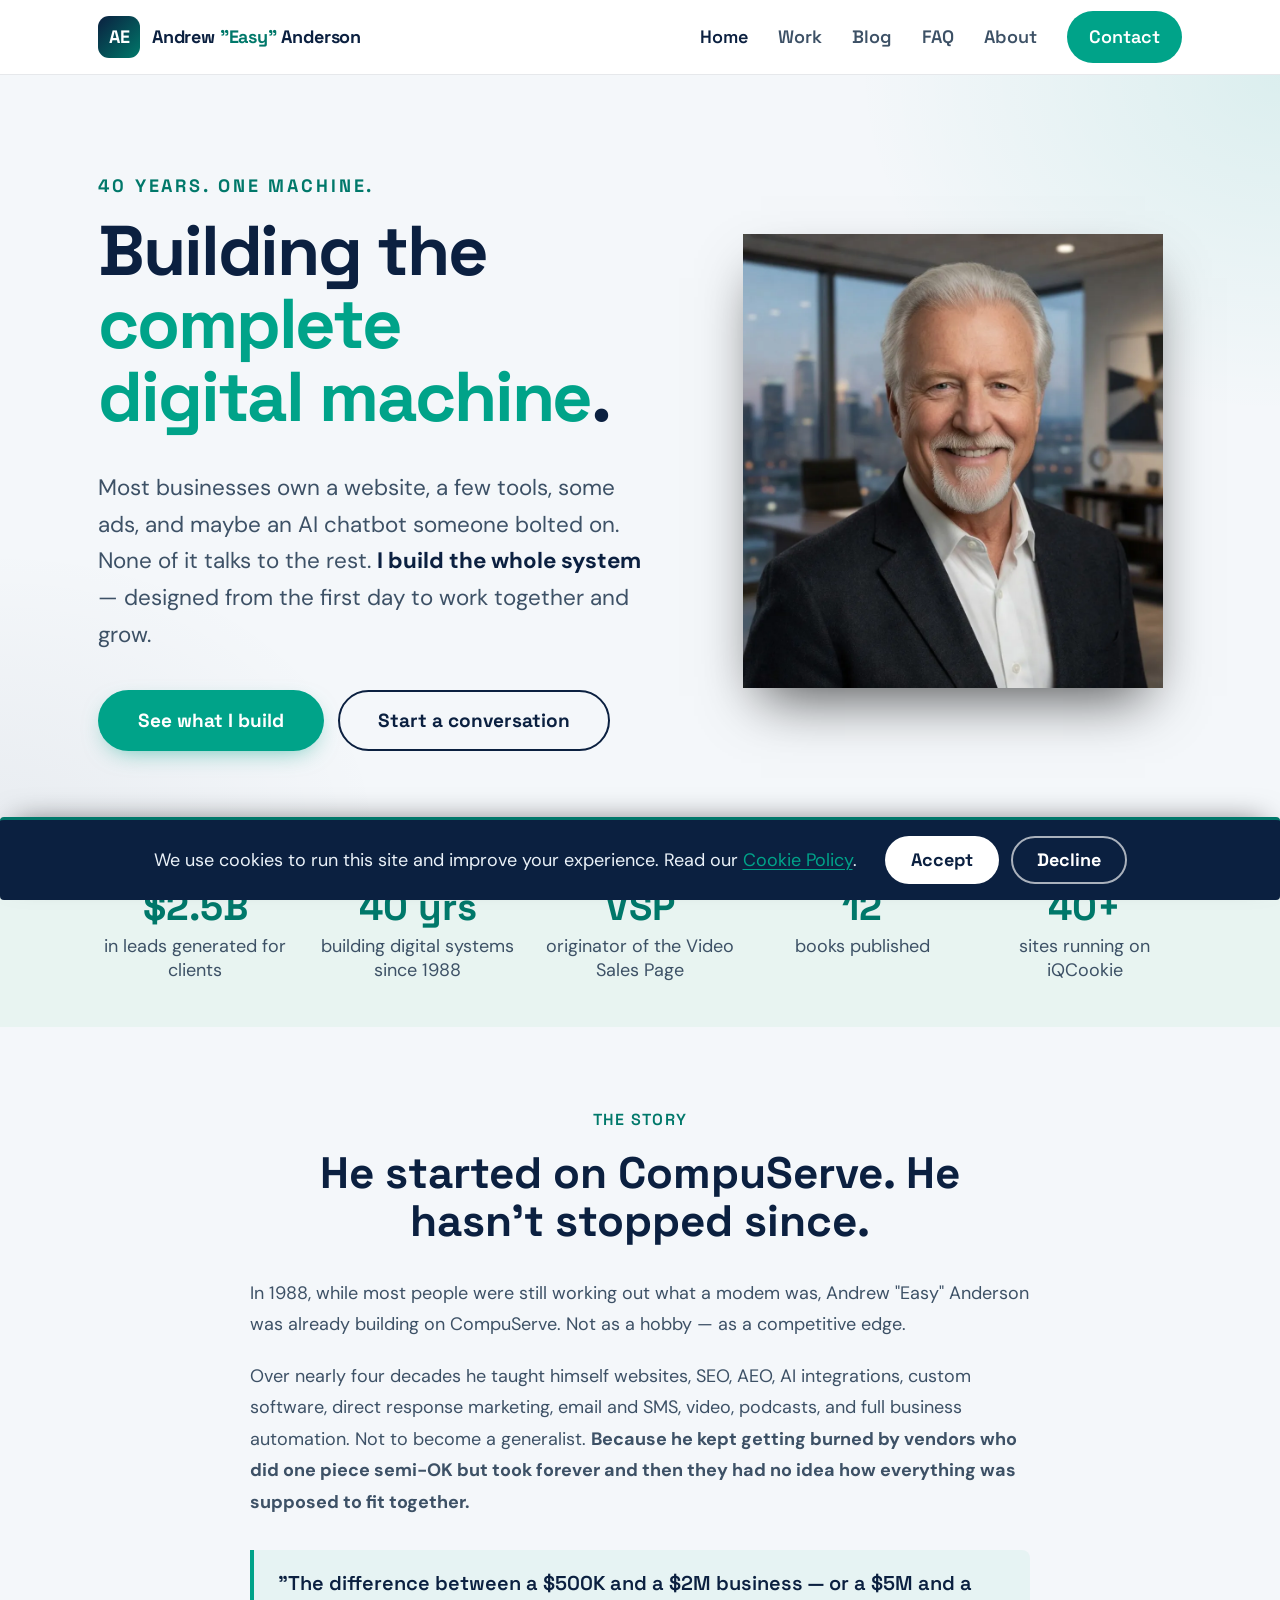
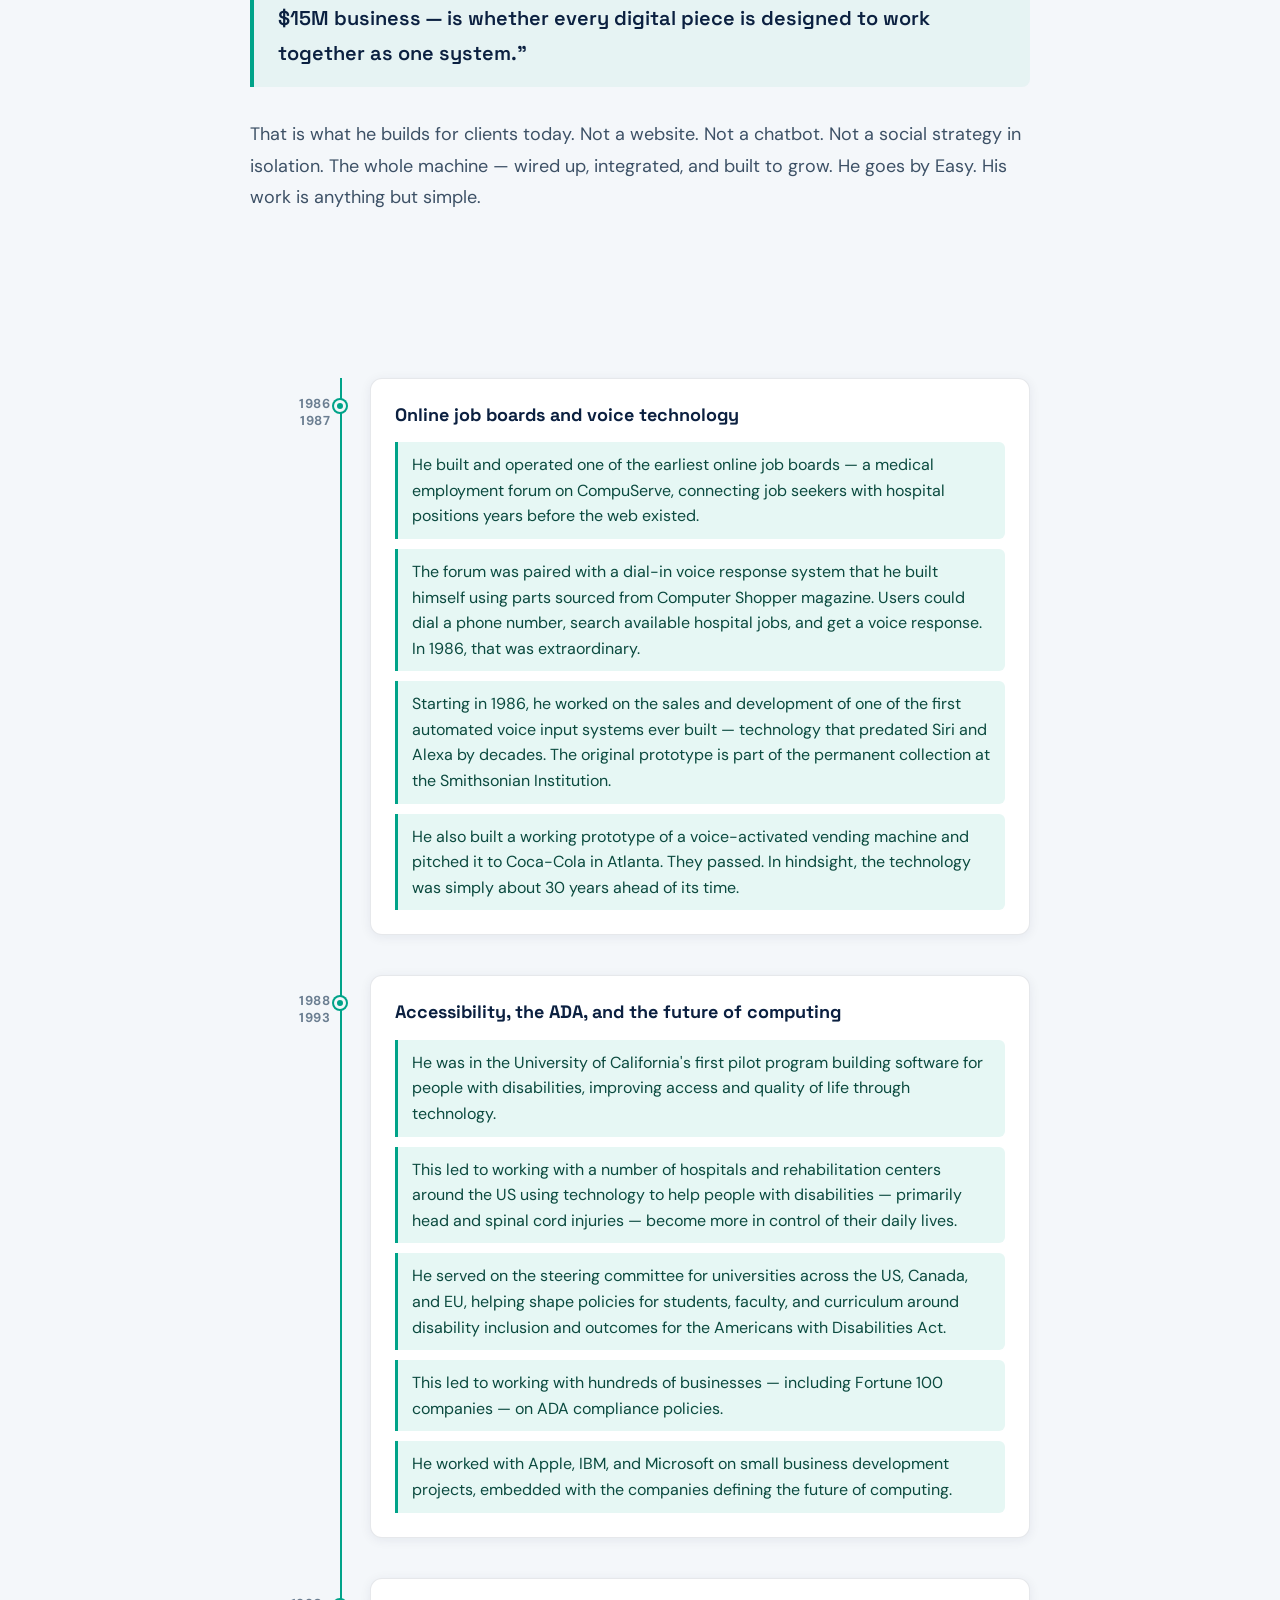
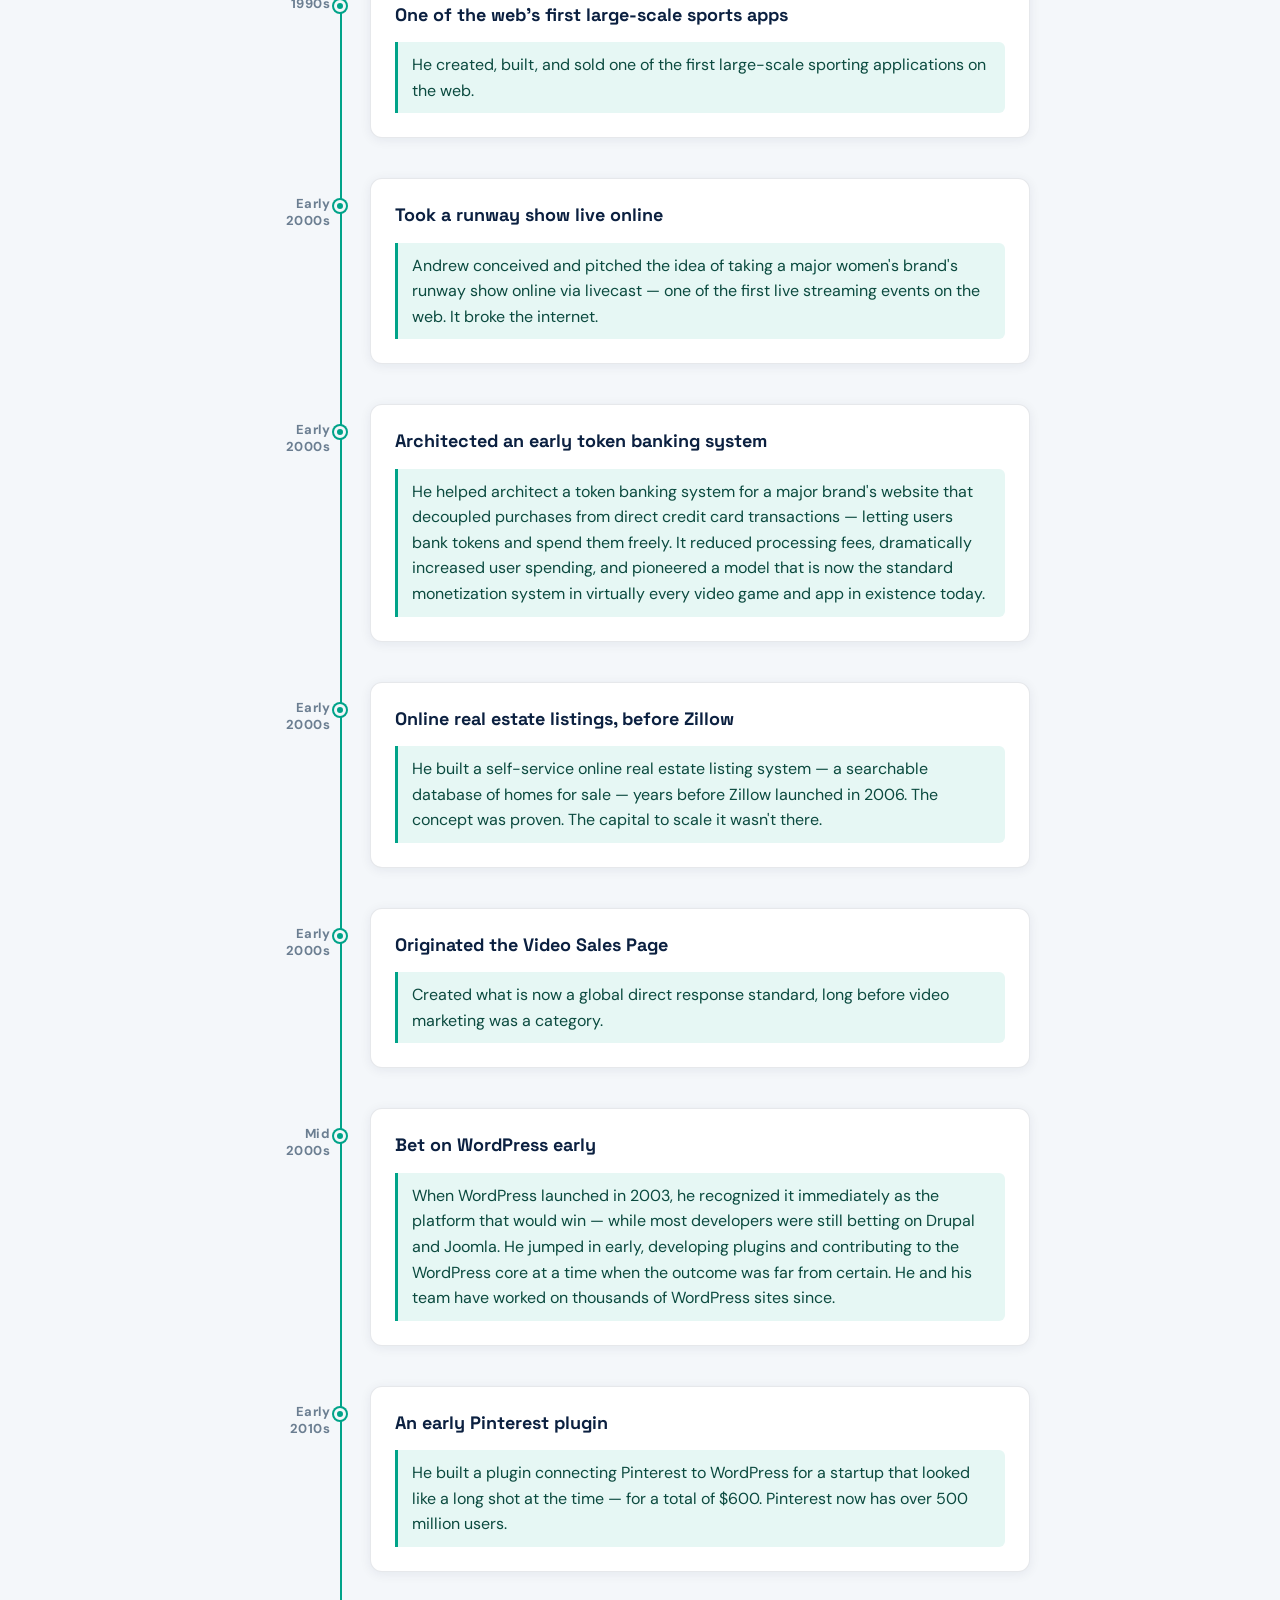
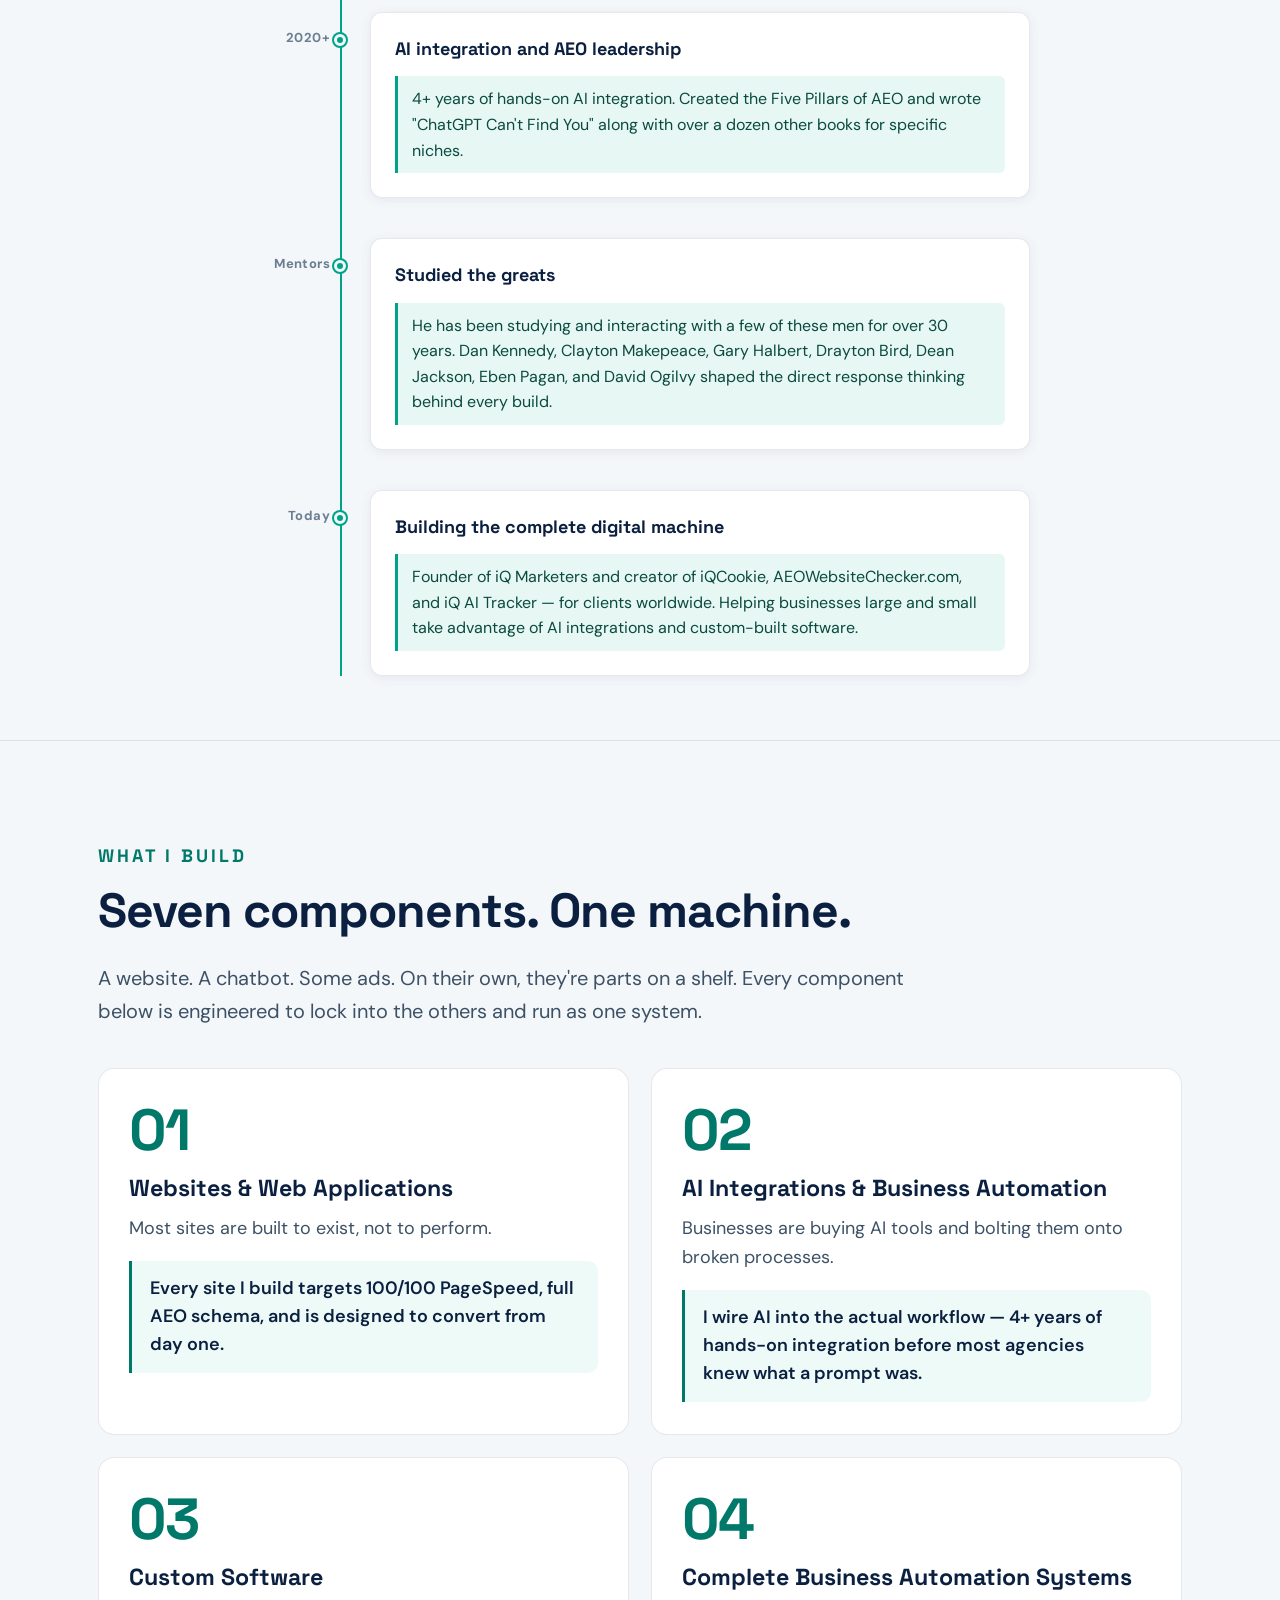
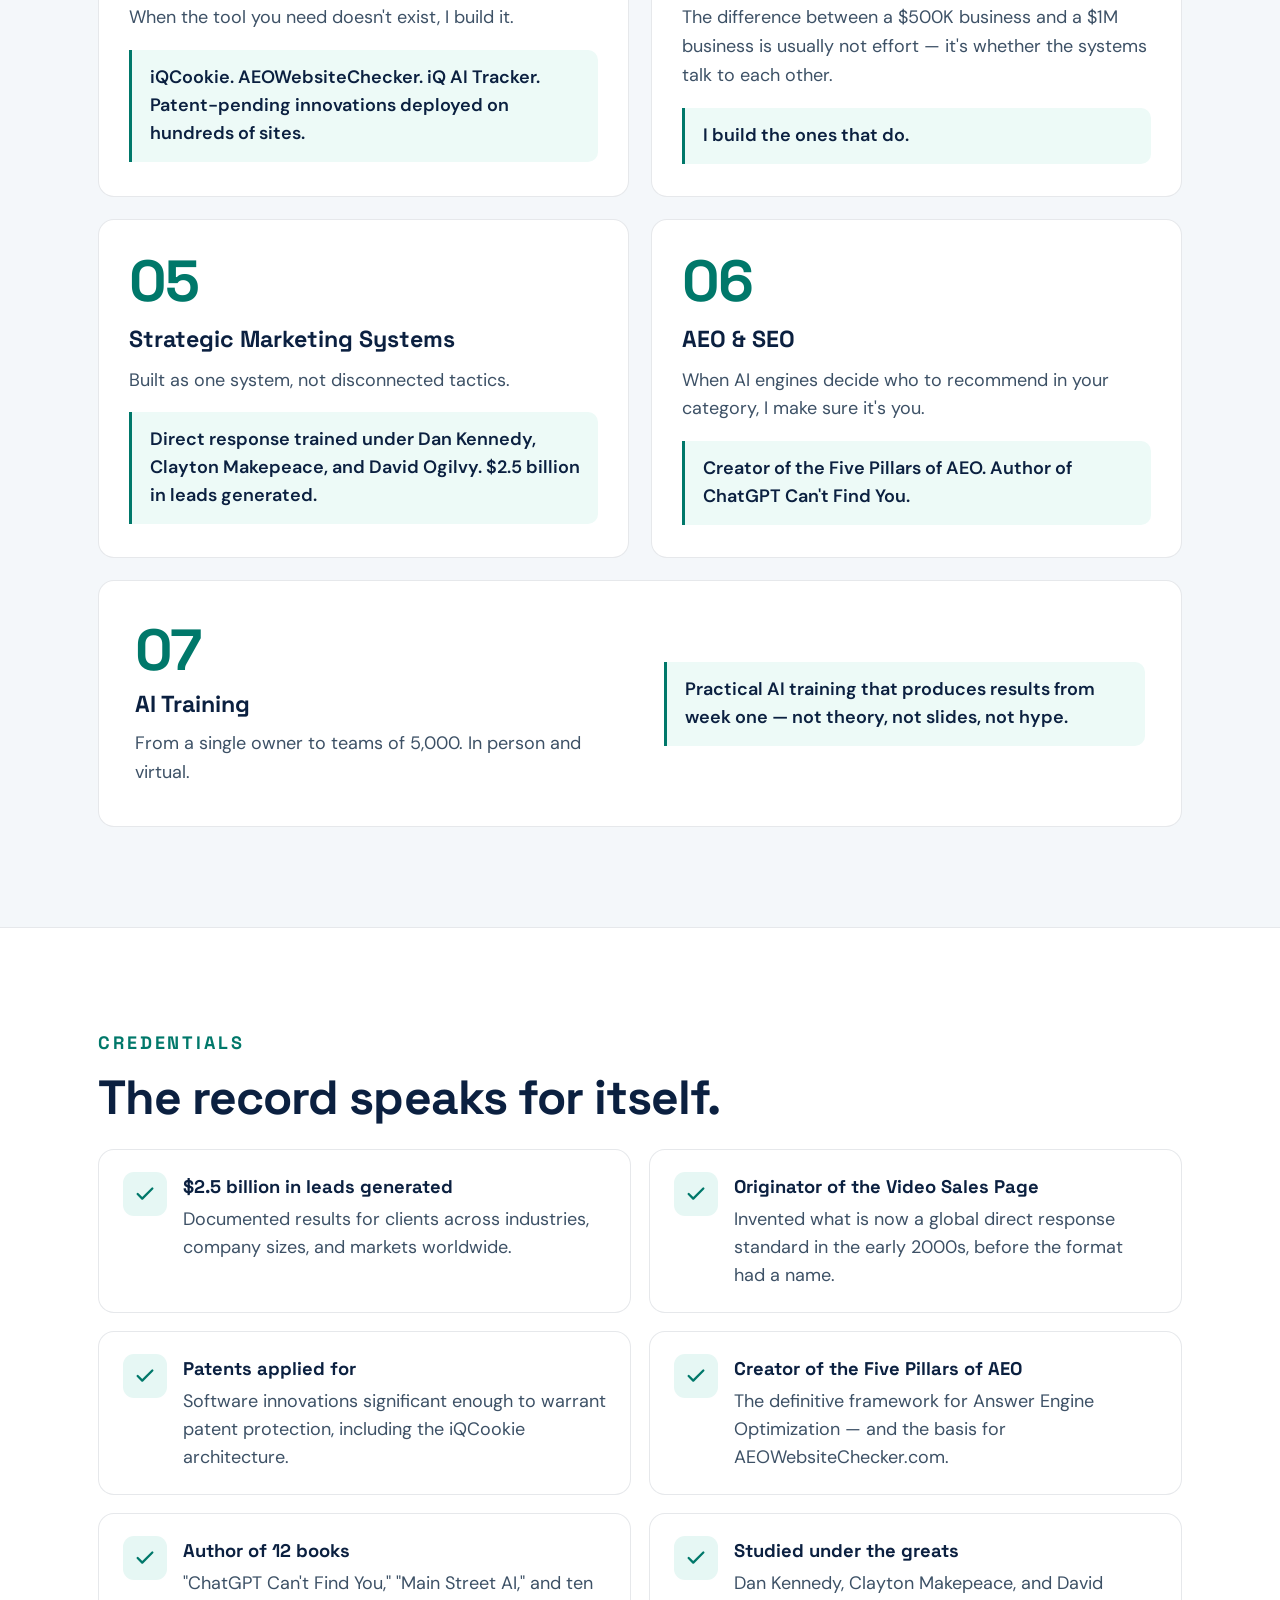
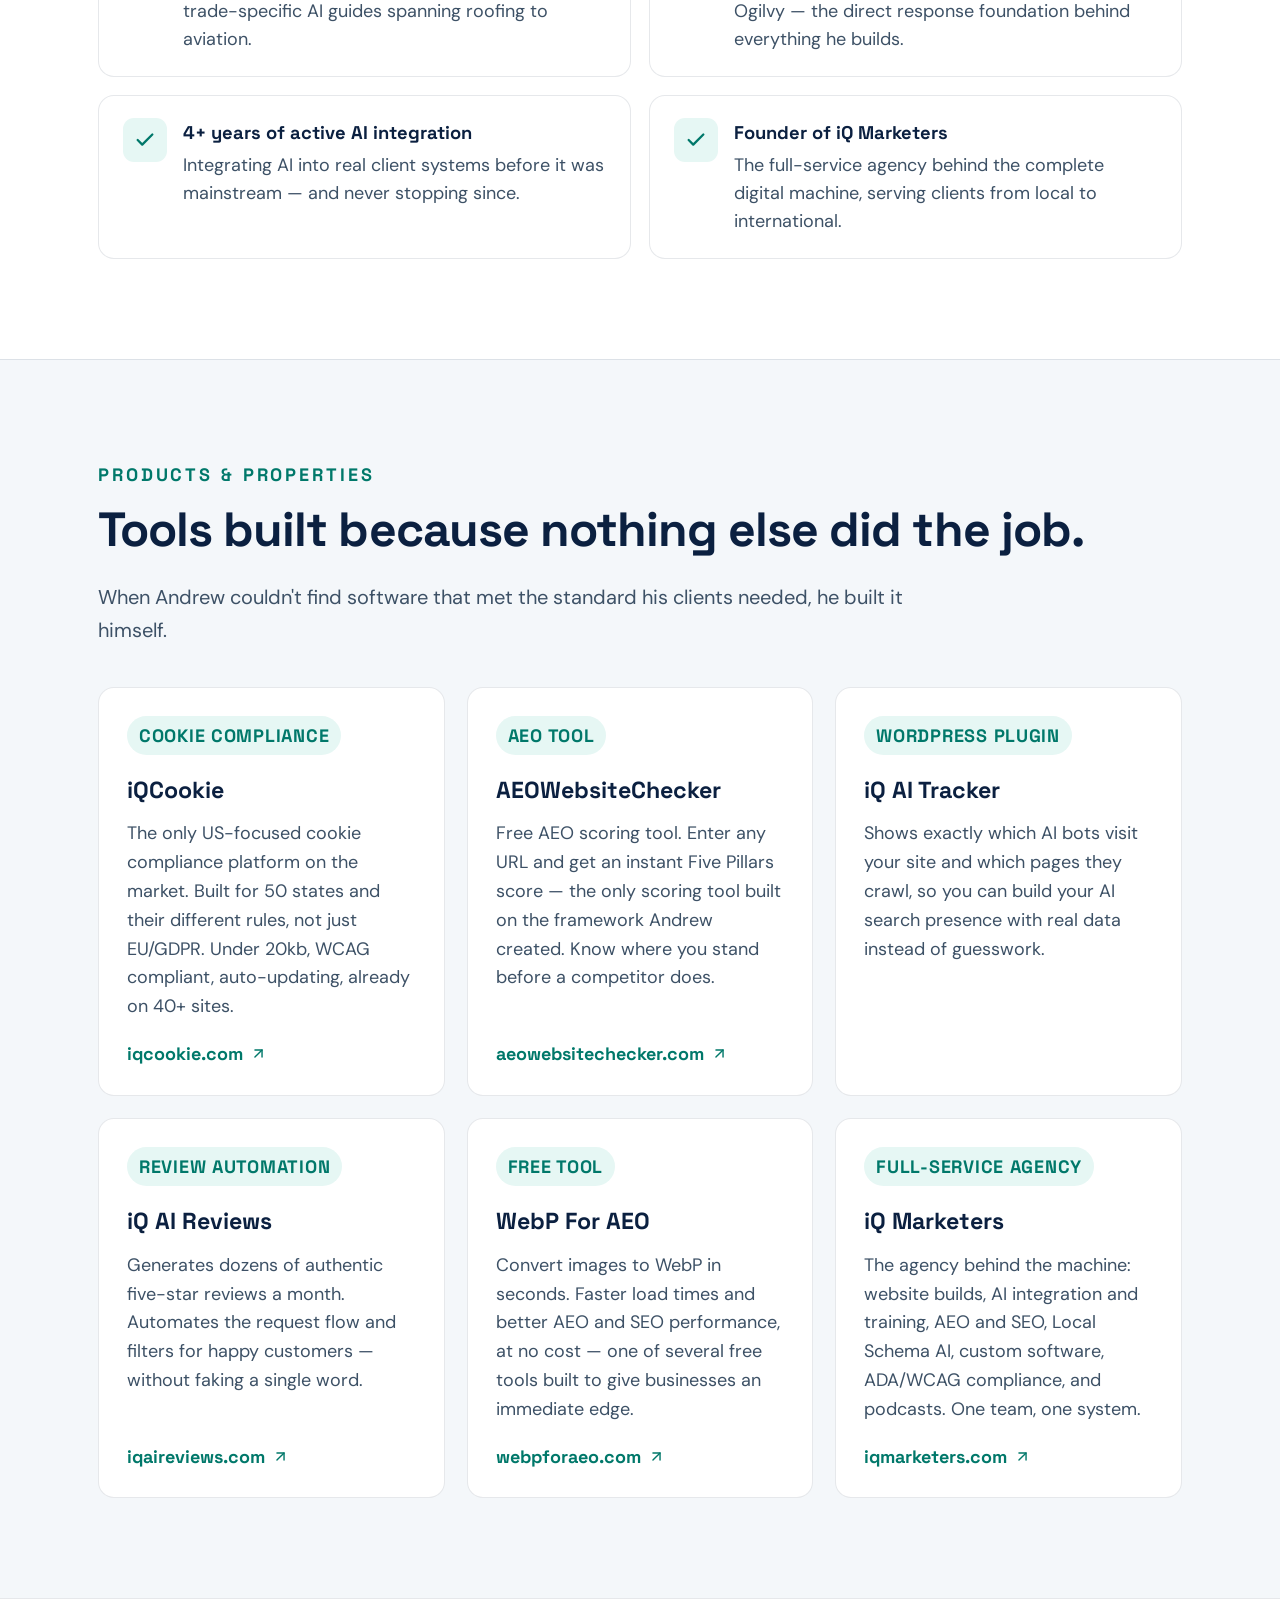
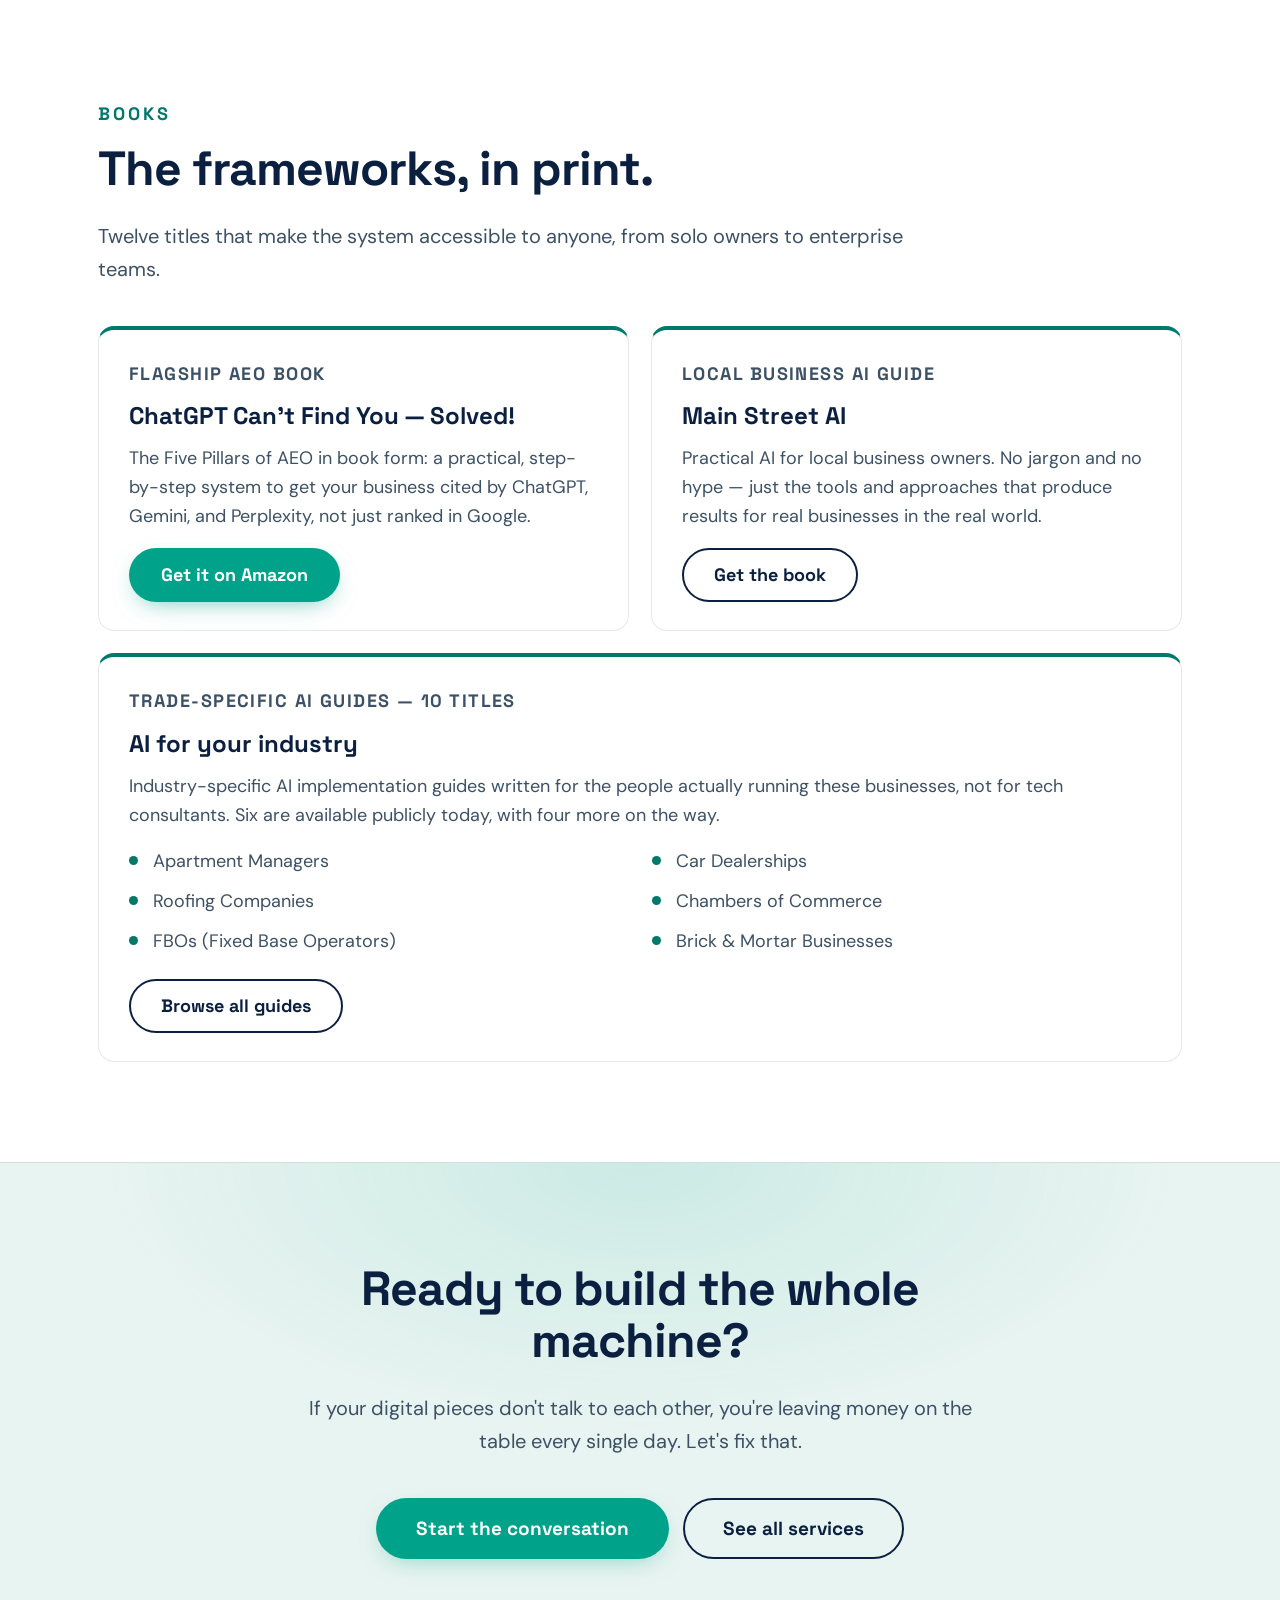
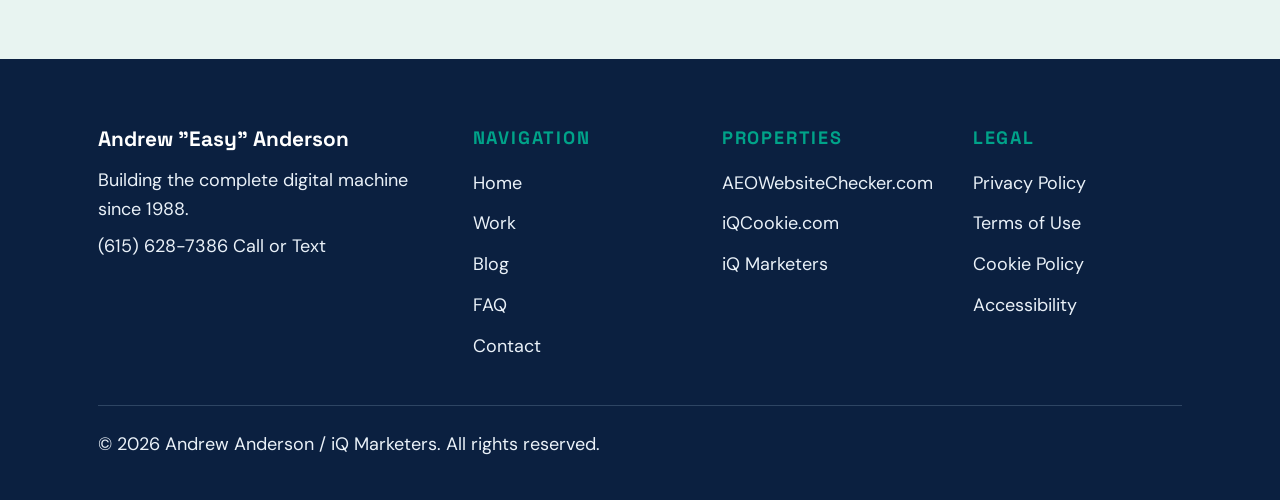
==== commit bfb8df56: "Rebuild home timeline as left-rail years with callout-card layout Replace the alternating zigzag tim" ====
--- a/index.html
+++ b/index.html
@@ -152,136 +152,159 @@
 
     <!-- ============ TIMELINE ============ -->
     <section class="timeline-section">
-      <div class="timeline-inner">
-        <div class="timeline-track" aria-label="Career timeline">
-
-          <!-- 1 — LEFT -->
-          <div class="tl-entry tl-left">
-            <div class="tl-content">
-              <div class="tl-era">1986 &ndash; 1987</div>
-              <h3 class="tl-title">Online job boards and voice technology</h3>
-              <p class="tl-body">He built and operated one of the earliest online job boards — a medical employment forum on CompuServe, connecting job seekers with hospital positions years before the web existed.</p>
-              <p class="tl-body">The forum was paired with a dial-in voice response system that he built himself using parts sourced from Computer Shopper magazine. Users could dial a phone number, search available hospital jobs, and get a voice response. In 1986, that was extraordinary.</p>
-              <p class="tl-body">Starting in 1986, he worked on the sales and development of one of the first automated voice input systems ever built — technology that predated Siri and Alexa by decades. The original prototype is part of the permanent collection at the Smithsonian Institution.</p>
-              <p class="tl-body">He also built a working prototype of a voice-activated vending machine and pitched it to Coca-Cola in Atlanta. They passed. In hindsight, the technology was simply about 30 years ahead of its time.</p>
-            </div>
-            <div class="tl-dot"></div>
-          </div>
-
-          <!-- 2 — RIGHT -->
-          <div class="tl-entry tl-right">
-            <div class="tl-content">
-              <div class="tl-era">1988 &ndash; 1993</div>
-              <h3 class="tl-title">Accessibility, the ADA, and the future of computing</h3>
-              <p class="tl-body">He was in the University of California's first pilot program building software for people with disabilities, improving access and quality of life through technology.</p>
-              <p class="tl-body">He served on the steering committee for universities across the US, Canada, and EU helping shape policies for students, faculty, and curriculum around disability inclusion and outcomes for the Americans with Disabilities Act.</p>
-              <p class="tl-body">This led to working with hundreds of businesses — including Fortune 100 companies — on ADA compliance policies.</p>
-              <p class="tl-body">He worked with Apple, IBM, and Microsoft on small business development projects, embedded with the companies defining the future of computing.</p>
-            </div>
-            <div class="tl-dot"></div>
-          </div>
-
-          <!-- 3 — LEFT -->
-          <div class="tl-entry tl-left">
-            <div class="tl-content">
-              <div class="tl-era">1990s</div>
-              <h3 class="tl-title">One of the web's first large-scale sports apps</h3>
-              <p class="tl-body">He created, built, and sold one of the first large-scale sporting applications on the web.</p>
-            </div>
-            <div class="tl-dot"></div>
-          </div>
-
-          <!-- 4 — RIGHT -->
-          <div class="tl-entry tl-right">
-            <div class="tl-content">
-              <div class="tl-era">Early 2000s</div>
-              <h3 class="tl-title">Took a runway show live online</h3>
-              <p class="tl-body">Andrew conceived and pitched the idea of taking a major women's brand's runway show online via livecast — one of the first live streaming events on the web. It broke the internet.</p>
-            </div>
-            <div class="tl-dot"></div>
-          </div>
-
-          <!-- 5 — LEFT -->
-          <div class="tl-entry tl-left">
-            <div class="tl-content">
-              <div class="tl-era">Early 2000s</div>
-              <h3 class="tl-title">Architected an early token banking system</h3>
-              <p class="tl-body">He helped architect a token banking system for a major brand's website that decoupled purchases from direct credit card transactions — letting users bank tokens and spend them freely. It reduced processing fees, dramatically increased user spending, and pioneered a model that is now the standard monetization system in virtually every video game in existence.</p>
-            </div>
-            <div class="tl-dot"></div>
-          </div>
-
-          <!-- 6 — RIGHT -->
-          <div class="tl-entry tl-right">
-            <div class="tl-content">
-              <div class="tl-era">Early 2000s</div>
-              <h3 class="tl-title">Online real estate listings, before Zillow</h3>
-              <p class="tl-body">He built an online real estate listing system — a searchable database of homes for sale — years before Zillow launched in 2006. The concept was proven. The capital to scale it wasn't there.</p>
-            </div>
-            <div class="tl-dot"></div>
-          </div>
-
-          <!-- 7 — LEFT -->
-          <div class="tl-entry tl-left">
-            <div class="tl-content">
-              <div class="tl-era">Early 2000s</div>
-              <h3 class="tl-title">Originated the Video Sales Page</h3>
-              <p class="tl-body">Created what is now a global direct response standard, long before video marketing was a category.</p>
-            </div>
-            <div class="tl-dot"></div>
-          </div>
-
-          <!-- 8 — RIGHT -->
-          <div class="tl-entry tl-right">
-            <div class="tl-content">
-              <div class="tl-era">Mid 2000s</div>
-              <h3 class="tl-title">Bet on WordPress early</h3>
-              <p class="tl-body">When WordPress launched in 2003, he recognized it immediately as the platform that would win — while most developers were still betting on Drupal and Joomla. He jumped in early, developing plugins and contributing to the WordPress core at a time when the outcome was far from certain.</p>
-            </div>
-            <div class="tl-dot"></div>
-          </div>
-
-          <!-- 9 — LEFT -->
-          <div class="tl-entry tl-left">
-            <div class="tl-content">
-              <div class="tl-era">Early 2010s</div>
-              <h3 class="tl-title">An early Pinterest plugin</h3>
-              <p class="tl-body">He built a plugin connecting Pinterest to WordPress for a startup that looked like a long shot at the time — for a total of $600. Pinterest now has over 500 million users.</p>
-            </div>
-            <div class="tl-dot"></div>
-          </div>
-
-          <!-- 10 — RIGHT -->
-          <div class="tl-entry tl-right">
-            <div class="tl-content">
-              <div class="tl-era">2020+</div>
-              <h3 class="tl-title">AI integration and AEO leadership</h3>
-              <p class="tl-body">4+ years of hands-on AI integration. Created the Five Pillars of AEO and wrote "ChatGPT Can't Find You."</p>
-            </div>
-            <div class="tl-dot"></div>
-          </div>
-
-          <!-- 11 — LEFT -->
-          <div class="tl-entry tl-left">
-            <div class="tl-content">
-              <div class="tl-era">Mentors and Teachers</div>
-              <h3 class="tl-title">Studied the greats</h3>
-              <p class="tl-body">He has been studying and interacting with a few of these men for over 30 years. Dan Kennedy, Clayton Makepeace, Gary Halbert, Drayton Bird, Dean Jackson, Eben Pagan, and David Ogilvy shaped the direct response thinking behind every build.</p>
-            </div>
-            <div class="tl-dot"></div>
-          </div>
-
-          <!-- 12 — RIGHT -->
-          <div class="tl-entry tl-right">
-            <div class="tl-content">
-              <div class="tl-era">Today</div>
-              <h3 class="tl-title">Building the complete digital machine</h3>
-              <p class="tl-body">Founder of iQ Marketers and creator of iQCookie, AEOWebsiteChecker.com, and iQ AI Tracker — for clients worldwide.</p>
-            </div>
-            <div class="tl-dot"></div>
-          </div>
-
-        </div>
+      <div class="timeline-inner" aria-label="Career timeline">
+
+        <!-- 1 -->
+        <div class="tl-entry">
+          <div class="tl-year">1986<br>1987</div>
+          <div class="tl-dot"></div>
+          <div class="tl-card">
+            <h3 class="tl-title">Online job boards and voice technology</h3>
+            <div class="tl-callouts">
+              <div class="tl-callout"><p>He built and operated one of the earliest online job boards — a medical employment forum on CompuServe, connecting job seekers with hospital positions years before the web existed.</p></div>
+              <div class="tl-callout"><p>The forum was paired with a dial-in voice response system that he built himself using parts sourced from Computer Shopper magazine. Users could dial a phone number, search available hospital jobs, and get a voice response. In 1986, that was extraordinary.</p></div>
+              <div class="tl-callout"><p>Starting in 1986, he worked on the sales and development of one of the first automated voice input systems ever built — technology that predated Siri and Alexa by decades. The original prototype is part of the permanent collection at the Smithsonian Institution.</p></div>
+              <div class="tl-callout"><p>He also built a working prototype of a voice-activated vending machine and pitched it to Coca-Cola in Atlanta. They passed. In hindsight, the technology was simply about 30 years ahead of its time.</p></div>
+            </div>
+          </div>
+        </div>
+
+        <!-- 2 -->
+        <div class="tl-entry">
+          <div class="tl-year">1988<br>1993</div>
+          <div class="tl-dot"></div>
+          <div class="tl-card">
+            <h3 class="tl-title">Accessibility, the ADA, and the future of computing</h3>
+            <div class="tl-callouts">
+              <div class="tl-callout"><p>He was in the University of California's first pilot program building software for people with disabilities, improving access and quality of life through technology.</p></div>
+              <div class="tl-callout"><p>This led to working with a number of hospitals and rehabilitation centers around the US using technology to help people with disabilities — primarily head and spinal cord injuries — become more in control of their daily lives.</p></div>
+              <div class="tl-callout"><p>He served on the steering committee for universities across the US, Canada, and EU, helping shape policies for students, faculty, and curriculum around disability inclusion and outcomes for the Americans with Disabilities Act.</p></div>
+              <div class="tl-callout"><p>This led to working with hundreds of businesses — including Fortune 100 companies — on ADA compliance policies.</p></div>
+              <div class="tl-callout"><p>He worked with Apple, IBM, and Microsoft on small business development projects, embedded with the companies defining the future of computing.</p></div>
+            </div>
+          </div>
+        </div>
+
+        <!-- 3 -->
+        <div class="tl-entry">
+          <div class="tl-year">1990s</div>
+          <div class="tl-dot"></div>
+          <div class="tl-card">
+            <h3 class="tl-title">One of the web's first large-scale sports apps</h3>
+            <div class="tl-callouts">
+              <div class="tl-callout"><p>He created, built, and sold one of the first large-scale sporting applications on the web.</p></div>
+            </div>
+          </div>
+        </div>
+
+        <!-- 4 -->
+        <div class="tl-entry">
+          <div class="tl-year">Early<br>2000s</div>
+          <div class="tl-dot"></div>
+          <div class="tl-card">
+            <h3 class="tl-title">Took a runway show live online</h3>
+            <div class="tl-callouts">
+              <div class="tl-callout"><p>Andrew conceived and pitched the idea of taking a major women's brand's runway show online via livecast — one of the first live streaming events on the web. It broke the internet.</p></div>
+            </div>
+          </div>
+        </div>
+
+        <!-- 5 -->
+        <div class="tl-entry">
+          <div class="tl-year">Early<br>2000s</div>
+          <div class="tl-dot"></div>
+          <div class="tl-card">
+            <h3 class="tl-title">Architected an early token banking system</h3>
+            <div class="tl-callouts">
+              <div class="tl-callout"><p>He helped architect a token banking system for a major brand's website that decoupled purchases from direct credit card transactions — letting users bank tokens and spend them freely. It reduced processing fees, dramatically increased user spending, and pioneered a model that is now the standard monetization system in virtually every video game and app in existence today.</p></div>
+            </div>
+          </div>
+        </div>
+
+        <!-- 6 -->
+        <div class="tl-entry">
+          <div class="tl-year">Early<br>2000s</div>
+          <div class="tl-dot"></div>
+          <div class="tl-card">
+            <h3 class="tl-title">Online real estate listings, before Zillow</h3>
+            <div class="tl-callouts">
+              <div class="tl-callout"><p>He built a self-service online real estate listing system — a searchable database of homes for sale — years before Zillow launched in 2006. The concept was proven. The capital to scale it wasn't there.</p></div>
+            </div>
+          </div>
+        </div>
+
+        <!-- 7 -->
+        <div class="tl-entry">
+          <div class="tl-year">Early<br>2000s</div>
+          <div class="tl-dot"></div>
+          <div class="tl-card">
+            <h3 class="tl-title">Originated the Video Sales Page</h3>
+            <div class="tl-callouts">
+              <div class="tl-callout"><p>Created what is now a global direct response standard, long before video marketing was a category.</p></div>
+            </div>
+          </div>
+        </div>
+
+        <!-- 8 -->
+        <div class="tl-entry">
+          <div class="tl-year">Mid<br>2000s</div>
+          <div class="tl-dot"></div>
+          <div class="tl-card">
+            <h3 class="tl-title">Bet on WordPress early</h3>
+            <div class="tl-callouts">
+              <div class="tl-callout"><p>When WordPress launched in 2003, he recognized it immediately as the platform that would win — while most developers were still betting on Drupal and Joomla. He jumped in early, developing plugins and contributing to the WordPress core at a time when the outcome was far from certain. He and his team have worked on thousands of WordPress sites since.</p></div>
+            </div>
+          </div>
+        </div>
+
+        <!-- 9 -->
+        <div class="tl-entry">
+          <div class="tl-year">Early<br>2010s</div>
+          <div class="tl-dot"></div>
+          <div class="tl-card">
+            <h3 class="tl-title">An early Pinterest plugin</h3>
+            <div class="tl-callouts">
+              <div class="tl-callout"><p>He built a plugin connecting Pinterest to WordPress for a startup that looked like a long shot at the time — for a total of $600. Pinterest now has over 500 million users.</p></div>
+            </div>
+          </div>
+        </div>
+
+        <!-- 10 -->
+        <div class="tl-entry">
+          <div class="tl-year">2020+</div>
+          <div class="tl-dot"></div>
+          <div class="tl-card">
+            <h3 class="tl-title">AI integration and AEO leadership</h3>
+            <div class="tl-callouts">
+              <div class="tl-callout"><p>4+ years of hands-on AI integration. Created the Five Pillars of AEO and wrote "ChatGPT Can't Find You" along with over a dozen other books for specific niches.</p></div>
+            </div>
+          </div>
+        </div>
+
+        <!-- 11 -->
+        <div class="tl-entry">
+          <div class="tl-year">Mentors</div>
+          <div class="tl-dot"></div>
+          <div class="tl-card">
+            <h3 class="tl-title">Studied the greats</h3>
+            <div class="tl-callouts">
+              <div class="tl-callout"><p>He has been studying and interacting with a few of these men for over 30 years. Dan Kennedy, Clayton Makepeace, Gary Halbert, Drayton Bird, Dean Jackson, Eben Pagan, and David Ogilvy shaped the direct response thinking behind every build.</p></div>
+            </div>
+          </div>
+        </div>
+
+        <!-- 12 -->
+        <div class="tl-entry">
+          <div class="tl-year">Today</div>
+          <div class="tl-dot"></div>
+          <div class="tl-card">
+            <h3 class="tl-title">Building the complete digital machine</h3>
+            <div class="tl-callouts">
+              <div class="tl-callout"><p>Founder of iQ Marketers and creator of iQCookie, AEOWebsiteChecker.com, and iQ AI Tracker — for clients worldwide. Helping businesses large and small take advantage of AI integrations and custom-built software.</p></div>
+            </div>
+          </div>
+        </div>
+
       </div>
     </section>
 
--- a/assets/css/style.css
+++ b/assets/css/style.css
@@ -799,107 +799,105 @@
   .story-intro-headline { font-size: 2rem; }
 }
 
-/* ---------- Timeline (full-width alternating zigzag) ---------- */
+/* ---------- Timeline (left-rail years + stacked callout cards) ---------- */
 .timeline-section {
-  padding: 5rem 2rem;
-  background: var(--bg-primary, #FFFFFF);
+  padding: 4rem 2rem;
+  background: #F4F7FA;
 }
 .timeline-inner {
-  max-width: 1000px;
+  max-width: 780px;
   margin: 0 auto;
-}
-.timeline-track {
   position: relative;
-  display: flex;
-  flex-direction: column;
-  gap: 0;
-}
-.timeline-track::before {
+  padding-left: 120px;
+}
+.timeline-inner::before {
   content: '';
   position: absolute;
-  left: 50%;
+  left: 90px;
   top: 0;
   bottom: 0;
   width: 2px;
-  background: linear-gradient(180deg, var(--teal) 0%, rgba(0, 163, 137, 0.2) 100%);
+  background: #00A389;
+}
+.tl-entry {
+  position: relative;
+  margin-bottom: 2.5rem;
+}
+.tl-entry:last-child {
+  margin-bottom: 0;
+}
+.tl-year {
+  position: absolute;
+  left: -120px;
+  top: 18px;
+  width: 80px;
+  text-align: right;
+  font-size: 0.8125rem;
+  font-weight: 700;
+  color: #6B7E91;
+  letter-spacing: 0.03em;
+  line-height: 1.3;
+}
+.tl-dot {
+  position: absolute;
+  left: -30px;
+  top: 22px;
+  width: 12px;
+  height: 12px;
+  border-radius: 50%;
+  background: #00A389;
+  border: 3px solid #F4F7FA;
+  box-shadow: 0 0 0 2px #00A389;
   transform: translateX(-50%);
-}
-.tl-entry {
-  display: flex;
-  align-items: center;
-  width: 100%;
-  position: relative;
-  padding: 2rem 0;
-}
-.tl-entry.tl-left {
-  flex-direction: row;
-  justify-content: flex-start;
-}
-.tl-entry.tl-right {
-  flex-direction: row-reverse;
-  justify-content: flex-start;
-}
-.tl-content {
-  width: calc(50% - 48px);
-  background: var(--bg-secondary, #F4F7FA);
-  border: 1px solid rgba(11, 32, 64, 0.08);
+  z-index: 1;
+}
+.tl-card {
+  background: #ffffff;
+  border: 1px solid rgba(11, 32, 64, 0.10);
   border-radius: 12px;
   padding: 1.5rem;
-  transition: box-shadow 0.2s ease, transform 0.2s ease;
-}
-.tl-content:hover {
-  box-shadow: 0 8px 24px rgba(11, 32, 64, 0.10);
-  transform: translateY(-2px);
-}
-.tl-era {
-  font-family: var(--font-display);
+  box-shadow: 0 2px 12px rgba(11, 32, 64, 0.07);
+}
+.tl-title {
+  font-family: var(--font-display);
+  font-size: 1.125rem;
+  font-weight: 700;
+  color: #0B2040;
+  margin: 0 0 1rem;
+  line-height: 1.3;
+}
+.tl-callouts {
+  display: flex;
+  flex-direction: column;
+  gap: 0.625rem;
+}
+.tl-callout {
+  background: #E6F7F4;
+  border-left: 3px solid #00A389;
+  border-radius: 0 6px 6px 0;
+  padding: 0.625rem 0.875rem;
+}
+.tl-callout p {
+  margin: 0;
   font-size: 1rem;
-  font-weight: 700;
-  color: var(--teal-dark);                 /* small label — AA on light */
-  letter-spacing: 0.04em;
-  margin-bottom: 6px;
-  text-transform: uppercase;
-}
-.tl-title {
-  font-family: var(--font-display);
-  font-size: 1.125rem;
-  font-weight: 700;
-  color: var(--navy);
-  margin-bottom: 10px;
-  line-height: 1.3;
-}
-.tl-body {
-  font-size: 1rem;
-  color: var(--text-secondary, #3D5166);
-  line-height: 1.65;
-  margin-bottom: 0.75rem;
-}
-.tl-body:last-child { margin-bottom: 0; }
-.tl-dot {
-  position: absolute;
-  left: 50%;
-  transform: translateX(-50%);
-  width: 16px;
-  height: 16px;
-  border-radius: 50%;
-  background: var(--teal);
-  border: 3px solid var(--bg-primary, #FFFFFF);
-  box-shadow: 0 0 0 2px var(--teal);
-  flex-shrink: 0;
-  z-index: 1;
-}
-@media (max-width: 700px) {
-  .timeline-track::before { left: 20px; }
-  .tl-entry.tl-left,
-  .tl-entry.tl-right {
-    flex-direction: column;
-    align-items: flex-start;
-    padding-left: 48px;
+  color: #0B4A3F;
+  line-height: 1.6;
+  font-style: normal;
+}
+@media (max-width: 560px) {
+  .timeline-inner {
+    padding-left: 60px;
   }
-  .tl-content { width: 100%; }
+  .timeline-inner::before {
+    left: 40px;
+  }
+  .tl-year {
+    left: -60px;
+    width: 44px;
+    font-size: 0.7rem;
+  }
   .tl-dot {
-    left: 20px;
-    top: 2rem;
+    left: -20px;
   }
 }
 
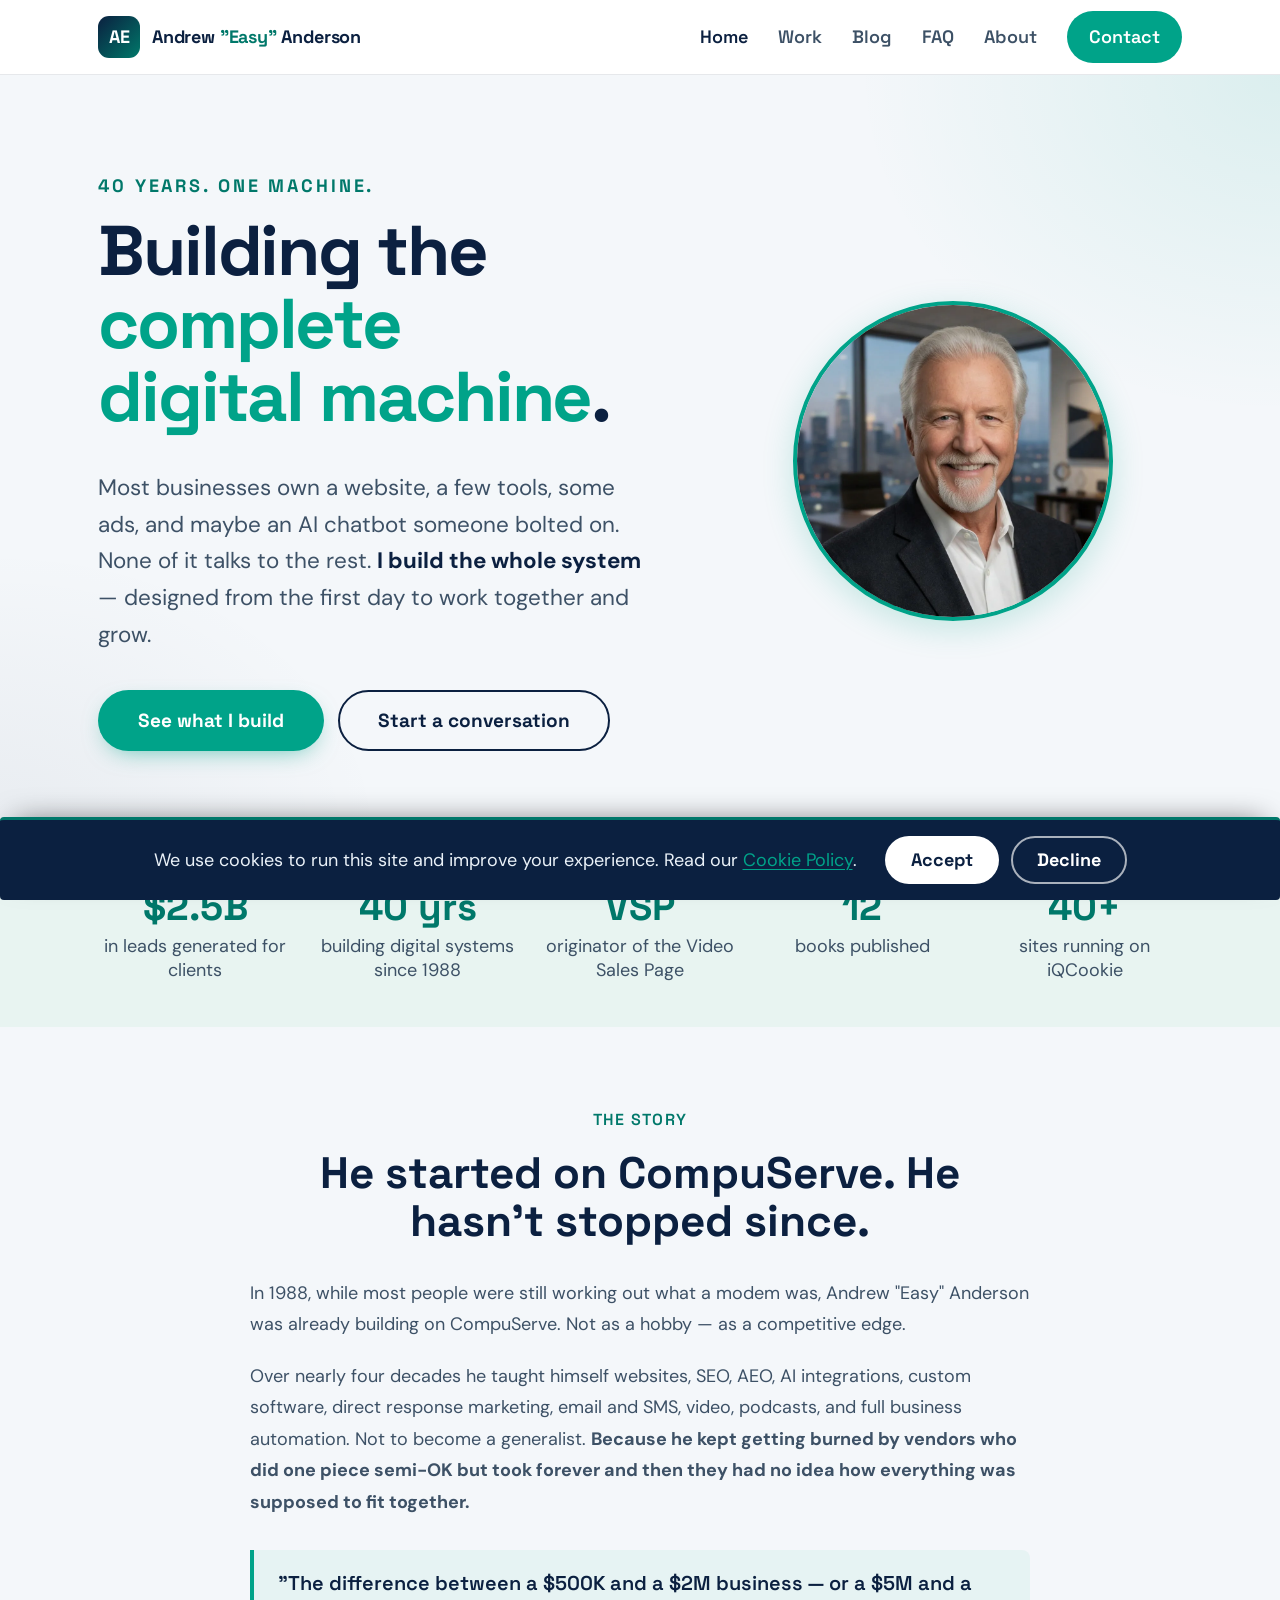
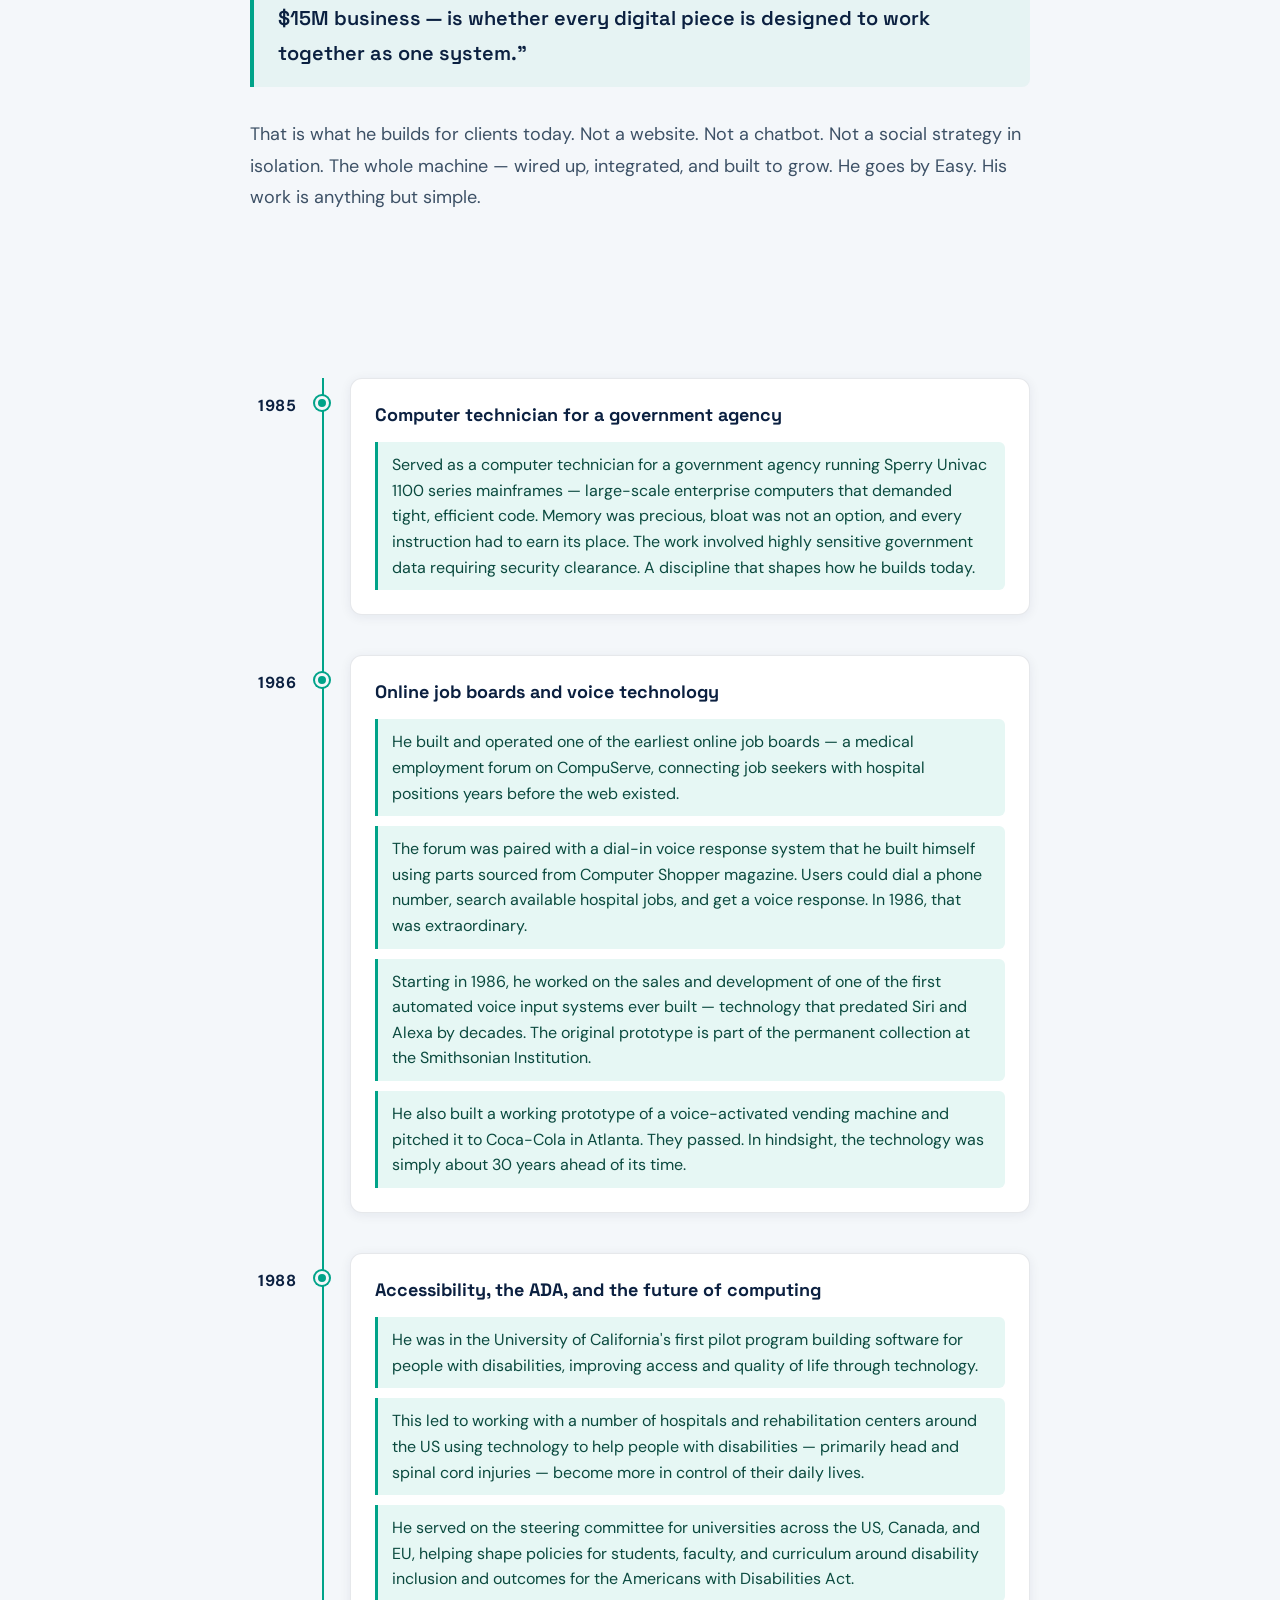
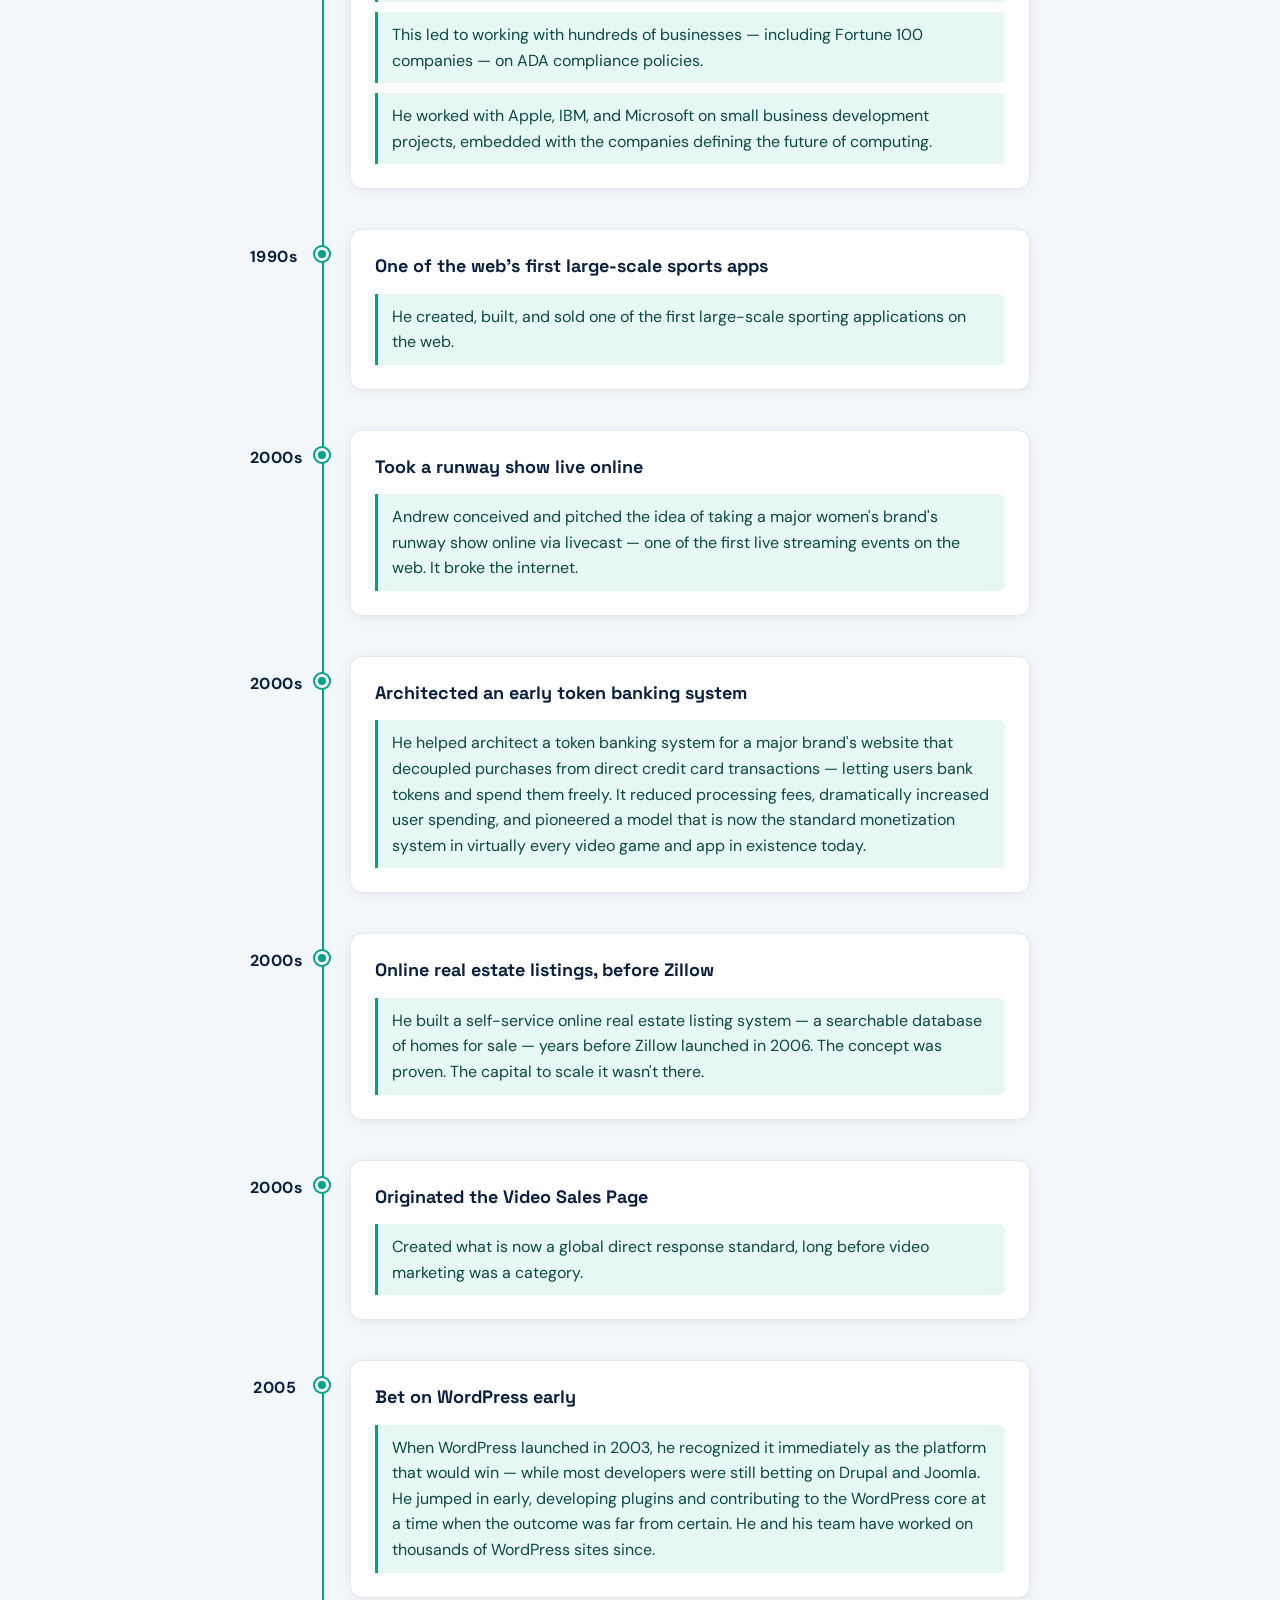
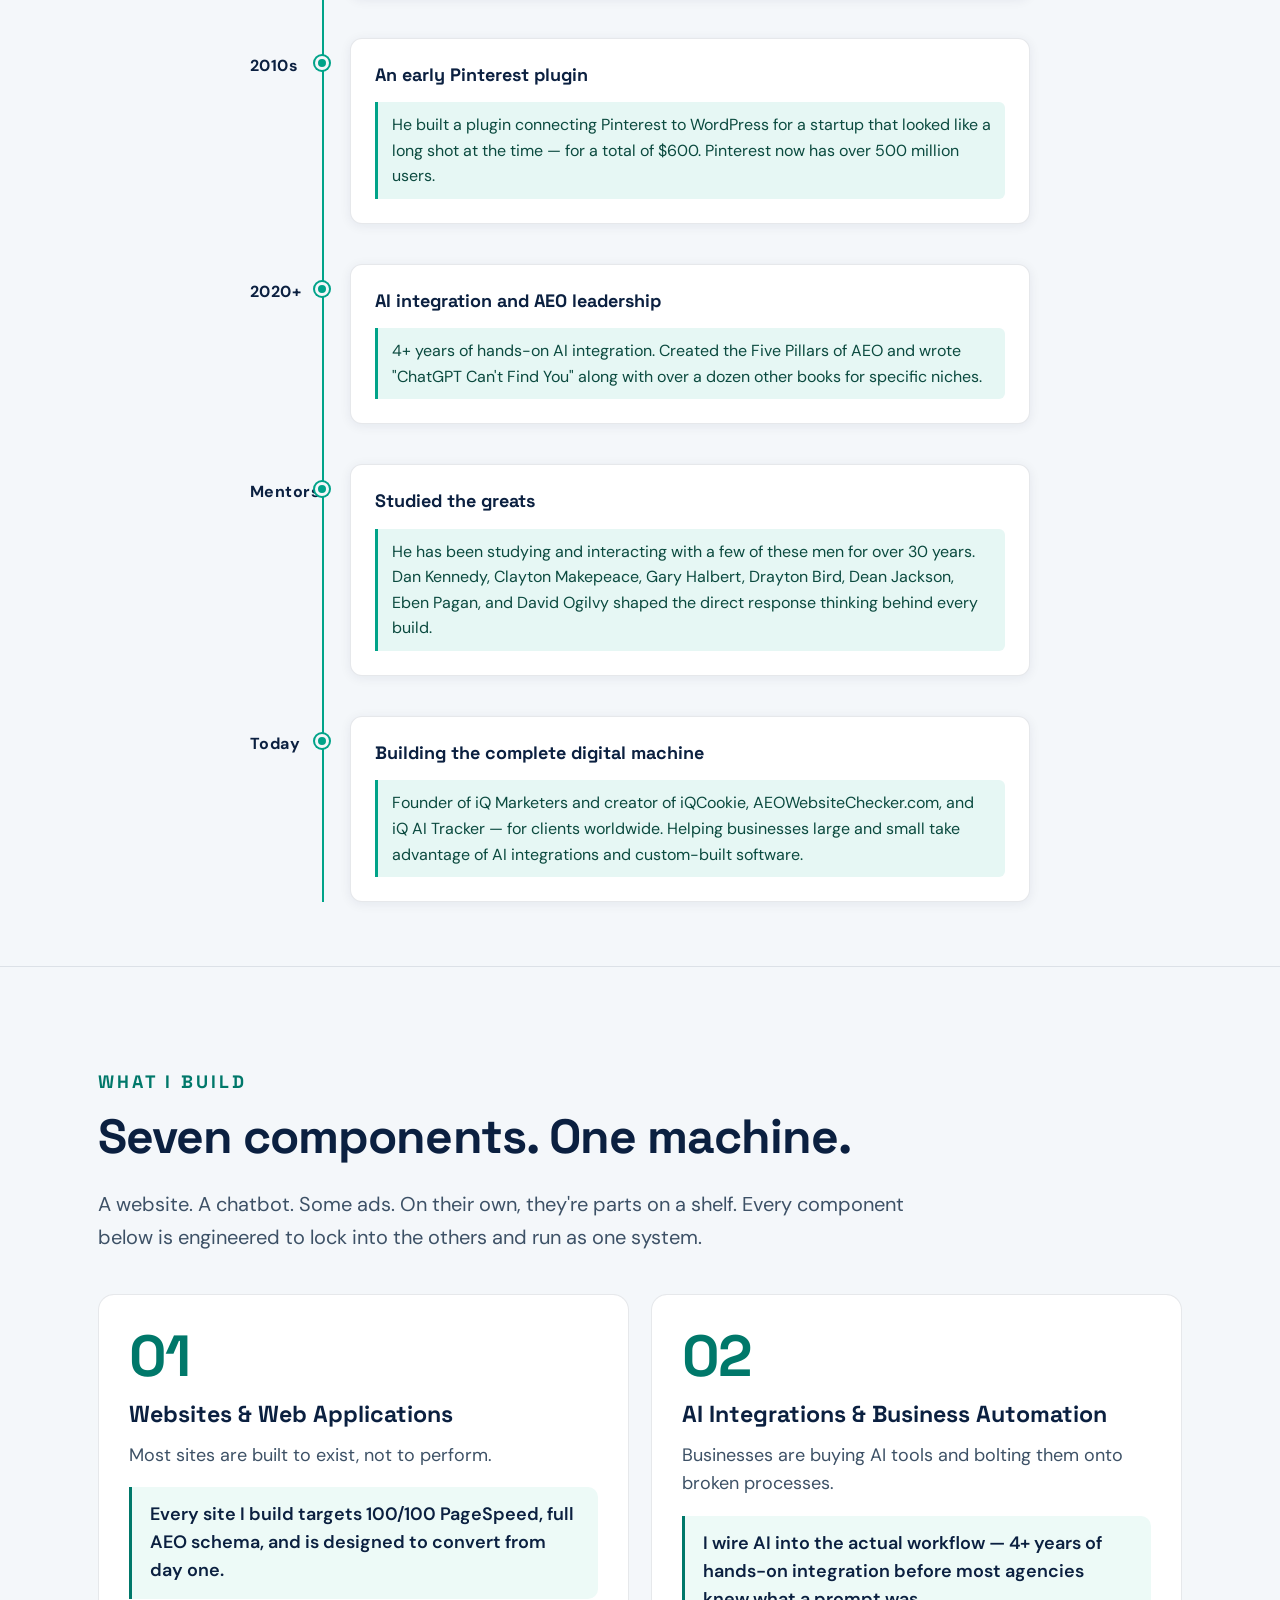
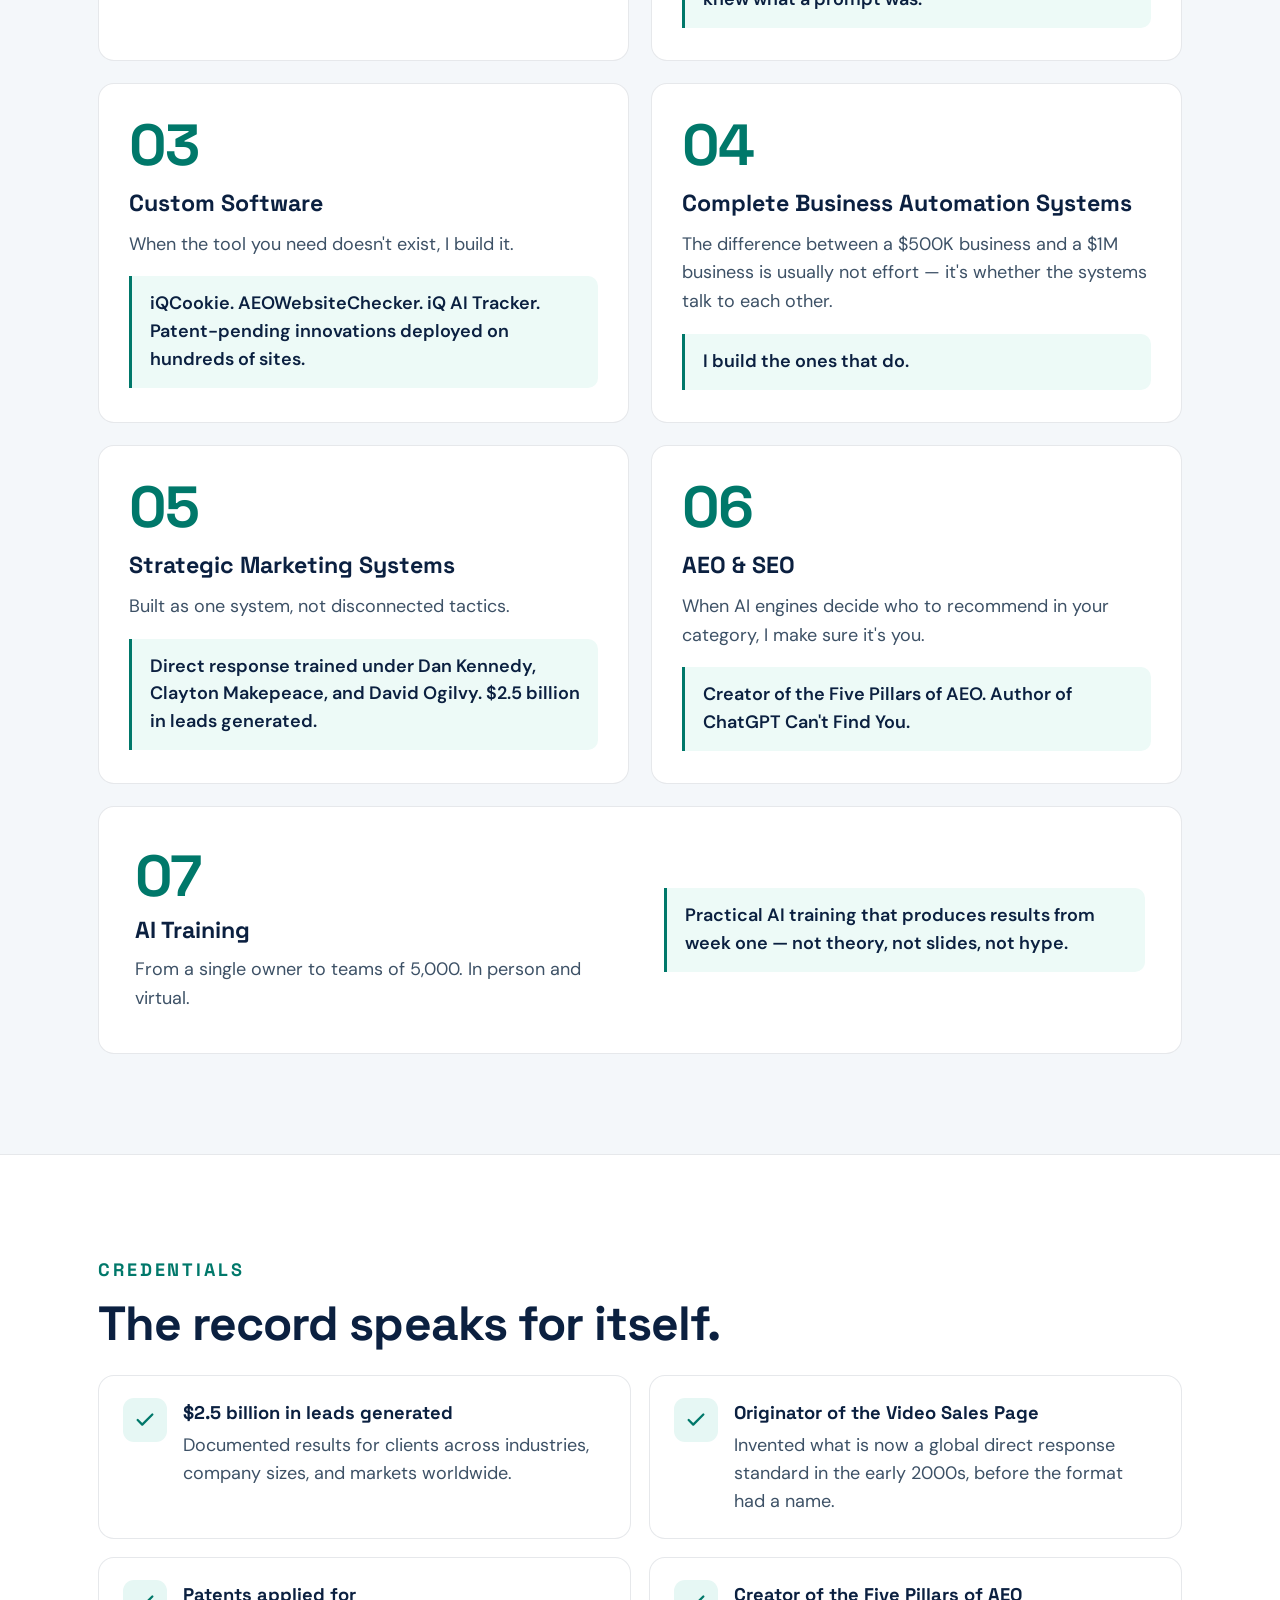
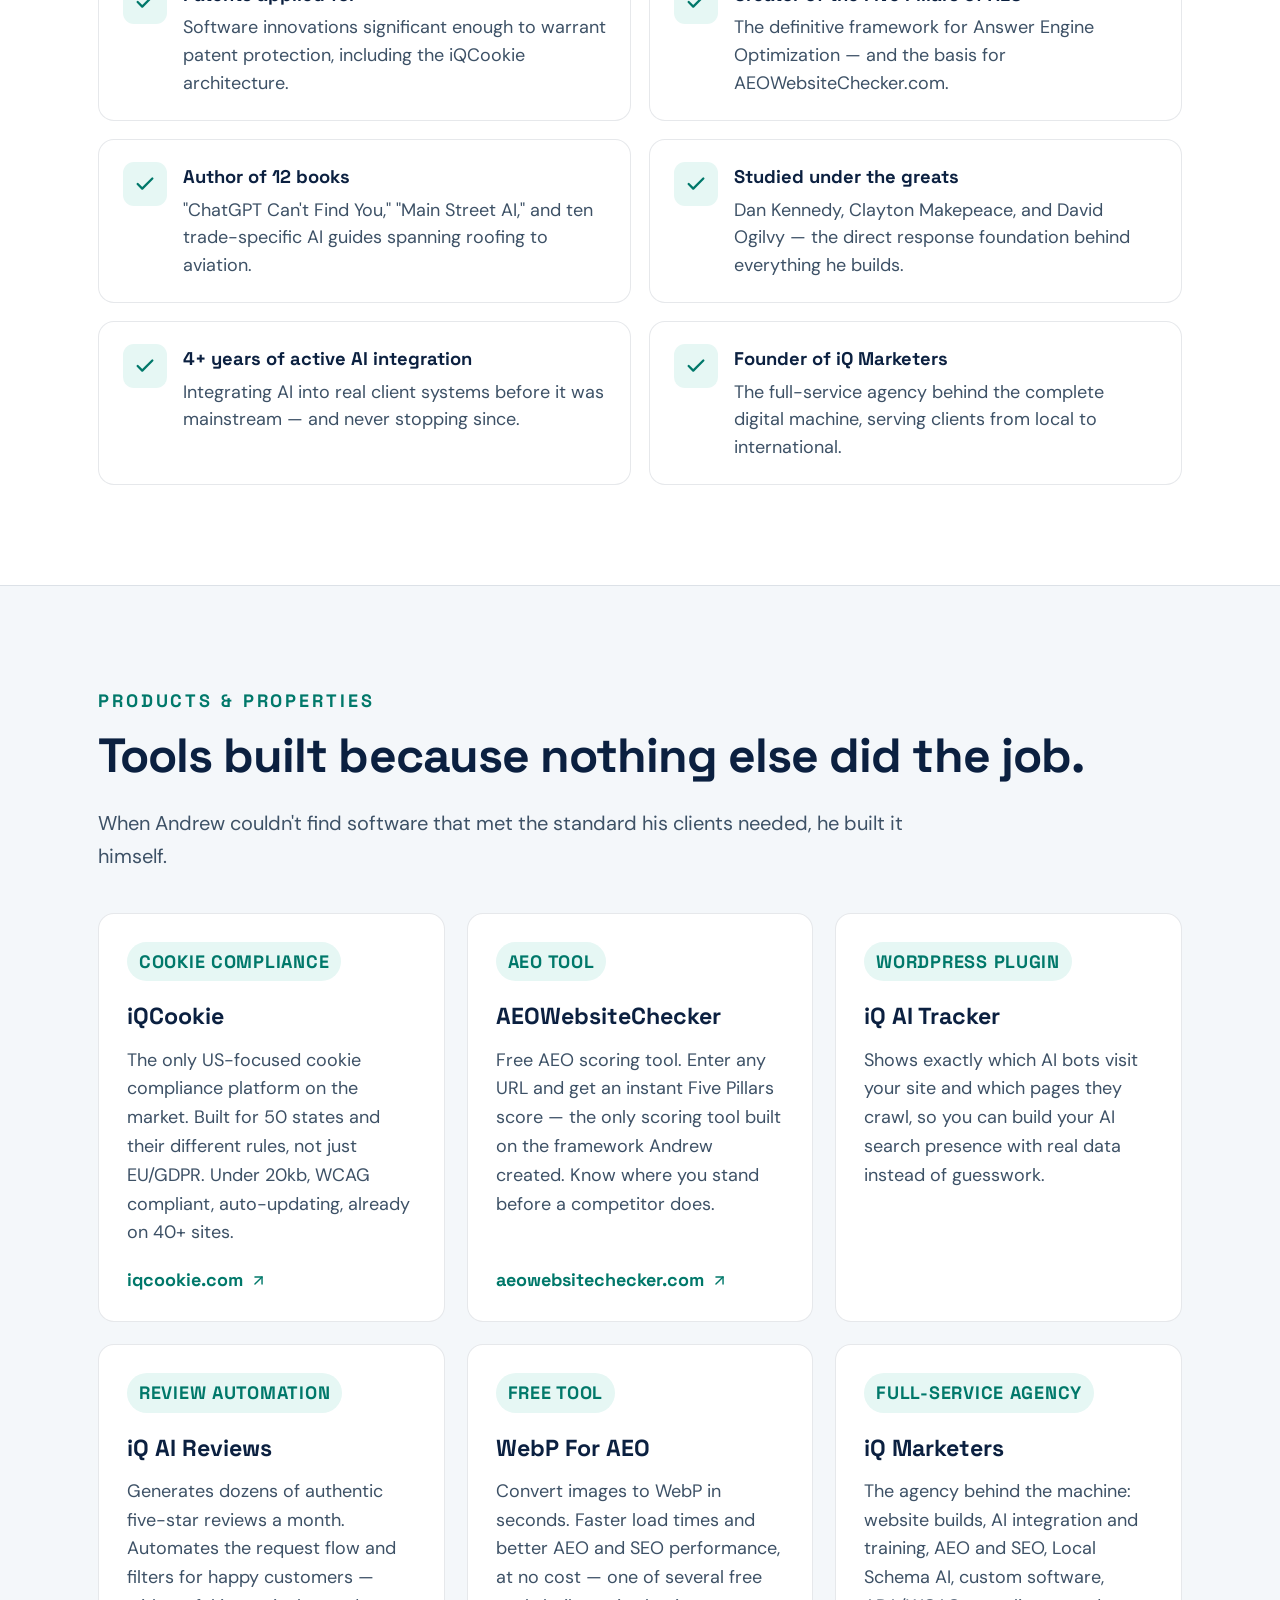
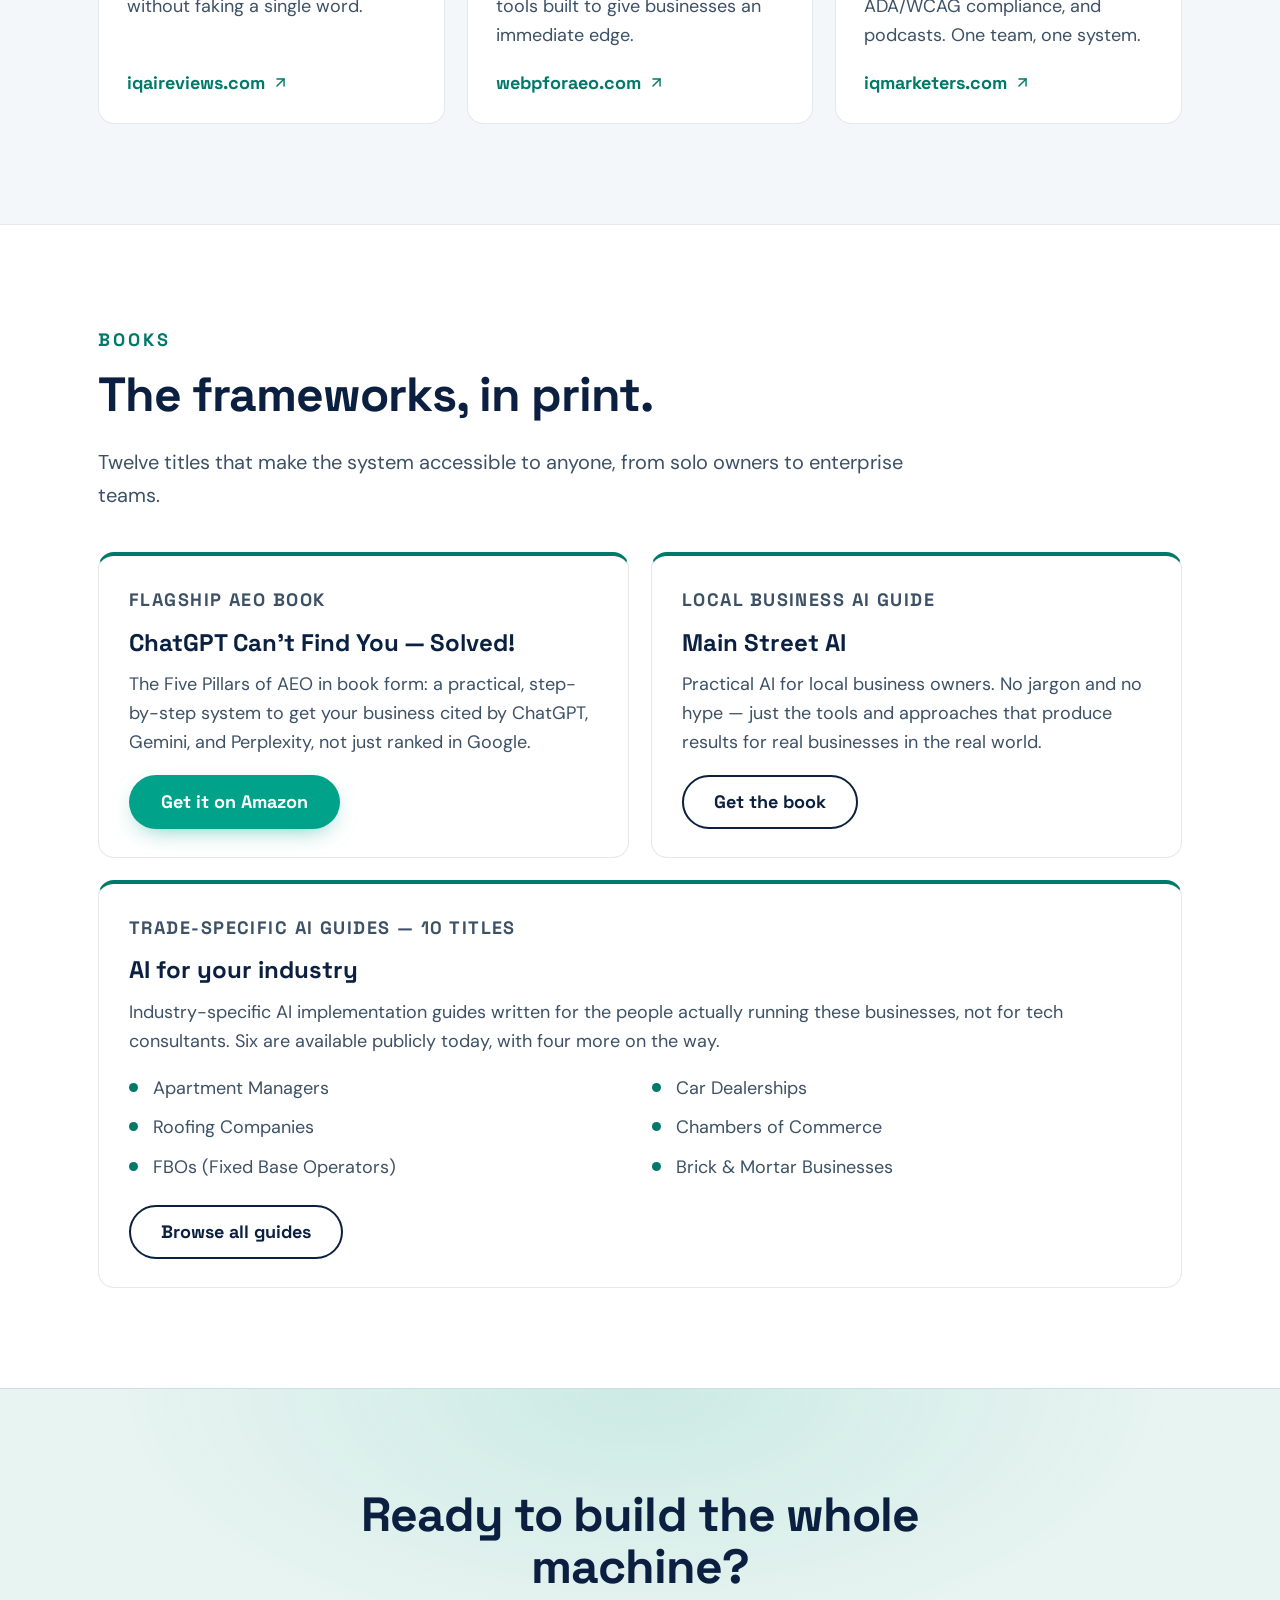
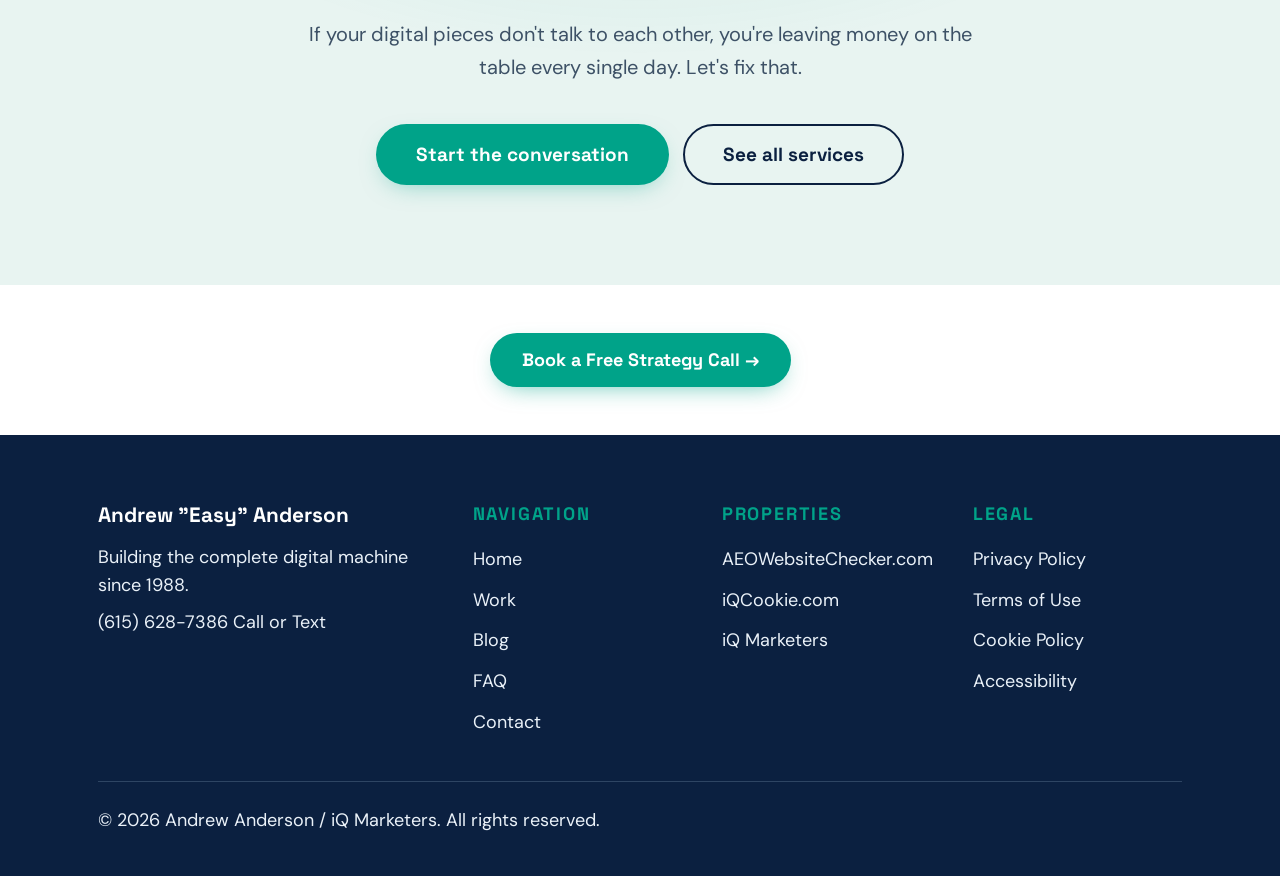
==== commit ab4d5aa0: "last commit round picture" ====
--- a/index.html
+++ b/index.html
@@ -72,7 +72,7 @@
         <a href="blog/index.html">Blog</a>
         <a href="faq.html">FAQ</a>
         <a href="author/andrew-easy-anderson.html">About</a>
-        <a class="nav-cta" href="contact.html">Contact</a>
+        <a class="nav-cta" href="https://calendly.com/iqmarketers-c4xd/30min" target="_blank" rel="noopener noreferrer">Contact</a>
       </nav>
     </div>
   </header>
@@ -93,13 +93,14 @@
             </p>
             <div class="hero-actions">
               <a class="btn btn-primary btn-lg" href="work.html">See what I build</a>
-              <a class="btn btn-ghost btn-lg" href="contact.html">Start a conversation</a>
+              <a class="btn btn-ghost btn-lg" href="https://calendly.com/iqmarketers-c4xd/30min" target="_blank" rel="noopener noreferrer">Start a conversation</a>
             </div>
           </div>
           <div class="hero-portrait">
             <picture>
               <source srcset="assets/images/andrew-easy-anderson-aeo-pioneer.webp" type="image/webp" />
               <img
+                class="hero-image"
                 src="assets/images/andrew-easy-anderson-aeo-pioneer.png"
                 alt="Andrew &quot;Easy&quot; Anderson, founder of iQ Marketers"
                 width="800" height="960"
@@ -154,9 +155,23 @@
     <section class="timeline-section">
       <div class="timeline-inner" aria-label="Career timeline">
 
+        <!-- 0 -->
+        <div class="tl-entry">
+          <div class="tl-year">1985</div>
+          <div class="tl-dot"></div>
+          <div class="tl-card">
+            <h3 class="tl-title">Computer technician for a government agency</h3>
+            <div class="tl-callouts">
+              <div class="tl-callout">
+                <p>Served as a computer technician for a government agency running Sperry Univac 1100 series mainframes — large-scale enterprise computers that demanded tight, efficient code. Memory was precious, bloat was not an option, and every instruction had to earn its place. The work involved highly sensitive government data requiring security clearance. A discipline that shapes how he builds today.</p>
+              </div>
+            </div>
+          </div>
+        </div>
+
         <!-- 1 -->
         <div class="tl-entry">
-          <div class="tl-year">1986<br>1987</div>
+          <div class="tl-year">1986</div>
           <div class="tl-dot"></div>
           <div class="tl-card">
             <h3 class="tl-title">Online job boards and voice technology</h3>
@@ -171,7 +186,7 @@
 
         <!-- 2 -->
         <div class="tl-entry">
-          <div class="tl-year">1988<br>1993</div>
+          <div class="tl-year">1988</div>
           <div class="tl-dot"></div>
           <div class="tl-card">
             <h3 class="tl-title">Accessibility, the ADA, and the future of computing</h3>
@@ -199,7 +214,7 @@
 
         <!-- 4 -->
         <div class="tl-entry">
-          <div class="tl-year">Early<br>2000s</div>
+          <div class="tl-year">2000s</div>
           <div class="tl-dot"></div>
           <div class="tl-card">
             <h3 class="tl-title">Took a runway show live online</h3>
@@ -211,7 +226,7 @@
 
         <!-- 5 -->
         <div class="tl-entry">
-          <div class="tl-year">Early<br>2000s</div>
+          <div class="tl-year">2000s</div>
           <div class="tl-dot"></div>
           <div class="tl-card">
             <h3 class="tl-title">Architected an early token banking system</h3>
@@ -223,7 +238,7 @@
 
         <!-- 6 -->
         <div class="tl-entry">
-          <div class="tl-year">Early<br>2000s</div>
+          <div class="tl-year">2000s</div>
           <div class="tl-dot"></div>
           <div class="tl-card">
             <h3 class="tl-title">Online real estate listings, before Zillow</h3>
@@ -235,7 +250,7 @@
 
         <!-- 7 -->
         <div class="tl-entry">
-          <div class="tl-year">Early<br>2000s</div>
+          <div class="tl-year">2000s</div>
           <div class="tl-dot"></div>
           <div class="tl-card">
             <h3 class="tl-title">Originated the Video Sales Page</h3>
@@ -247,7 +262,7 @@
 
         <!-- 8 -->
         <div class="tl-entry">
-          <div class="tl-year">Mid<br>2000s</div>
+          <div class="tl-year">2005</div>
           <div class="tl-dot"></div>
           <div class="tl-card">
             <h3 class="tl-title">Bet on WordPress early</h3>
@@ -259,7 +274,7 @@
 
         <!-- 9 -->
         <div class="tl-entry">
-          <div class="tl-year">Early<br>2010s</div>
+          <div class="tl-year">2010s</div>
           <div class="tl-dot"></div>
           <div class="tl-card">
             <h3 class="tl-title">An early Pinterest plugin</h3>
@@ -573,11 +588,21 @@
           every single day. Let's fix that.
         </p>
         <div class="hero-actions" style="justify-content:center">
-          <a class="btn btn-primary btn-lg" href="contact.html">Start the conversation</a>
+          <a class="btn btn-primary btn-lg" href="https://calendly.com/iqmarketers-c4xd/30min" target="_blank" rel="noopener noreferrer">Start the conversation</a>
           <a class="btn btn-ghost btn-lg" href="work.html">See all services</a>
         </div>
       </div>
     </section>
+
+    <!-- ============ BOOK A CALL ============ -->
+    <div style="text-align:center; padding: 3rem 2rem;">
+      <a href="https://calendly.com/iqmarketers-c4xd/30min"
+         target="_blank"
+         rel="noopener noreferrer"
+         class="btn btn-primary">
+        Book a Free Strategy Call &rarr;
+      </a>
+    </div>
 
   </main>
 
--- a/assets/css/style.css
+++ b/assets/css/style.css
@@ -651,11 +651,17 @@
 
 /* Portrait */
 .hero-portrait { position: relative; justify-self: center; max-width: 420px; width: 100%; }
-.hero-portrait img {
-  display: block;
-  width: 100%;
-  height: auto;                /* natural ratio — full photo, never stretched or cropped */
-  box-shadow: 0 26px 55px -18px rgba(0, 0, 0, 0.7);  /* soft lift off the navy */
+.hero-portrait img { display: block; }
+.hero-image {
+  width: 320px;
+  height: 320px;
+  max-width: 100%;
+  border-radius: 50%;
+  object-fit: cover;
+  object-position: center top;
+  border: 4px solid #00A389;
+  box-shadow: 0 8px 32px rgba(0, 163, 137, 0.20);
+  margin-inline: auto;         /* center the circle in the portrait column */
 }
 
 /* ---------- Stats bar ---------- */
@@ -808,12 +814,12 @@
   max-width: 780px;
   margin: 0 auto;
   position: relative;
-  padding-left: 120px;
+  padding-left: 100px;
 }
 .timeline-inner::before {
   content: '';
   position: absolute;
-  left: 90px;
+  left: 72px;
   top: 0;
   bottom: 0;
   width: 2px;
@@ -828,22 +834,23 @@
 }
 .tl-year {
   position: absolute;
-  left: -120px;
+  left: -100px;
   top: 18px;
-  width: 80px;
+  width: 60px;
   text-align: right;
-  font-size: 0.8125rem;
-  font-weight: 700;
-  color: #6B7E91;
+  font-size: 1rem;
+  font-weight: 700;
+  color: #0B2040;
+  padding-right: 14px;
   letter-spacing: 0.03em;
   line-height: 1.3;
 }
 .tl-dot {
   position: absolute;
-  left: -30px;
-  top: 22px;
-  width: 12px;
-  height: 12px;
+  left: -28px;
+  top: 18px;
+  width: 14px;
+  height: 14px;
   border-radius: 50%;
   background: #00A389;
   border: 3px solid #F4F7FA;
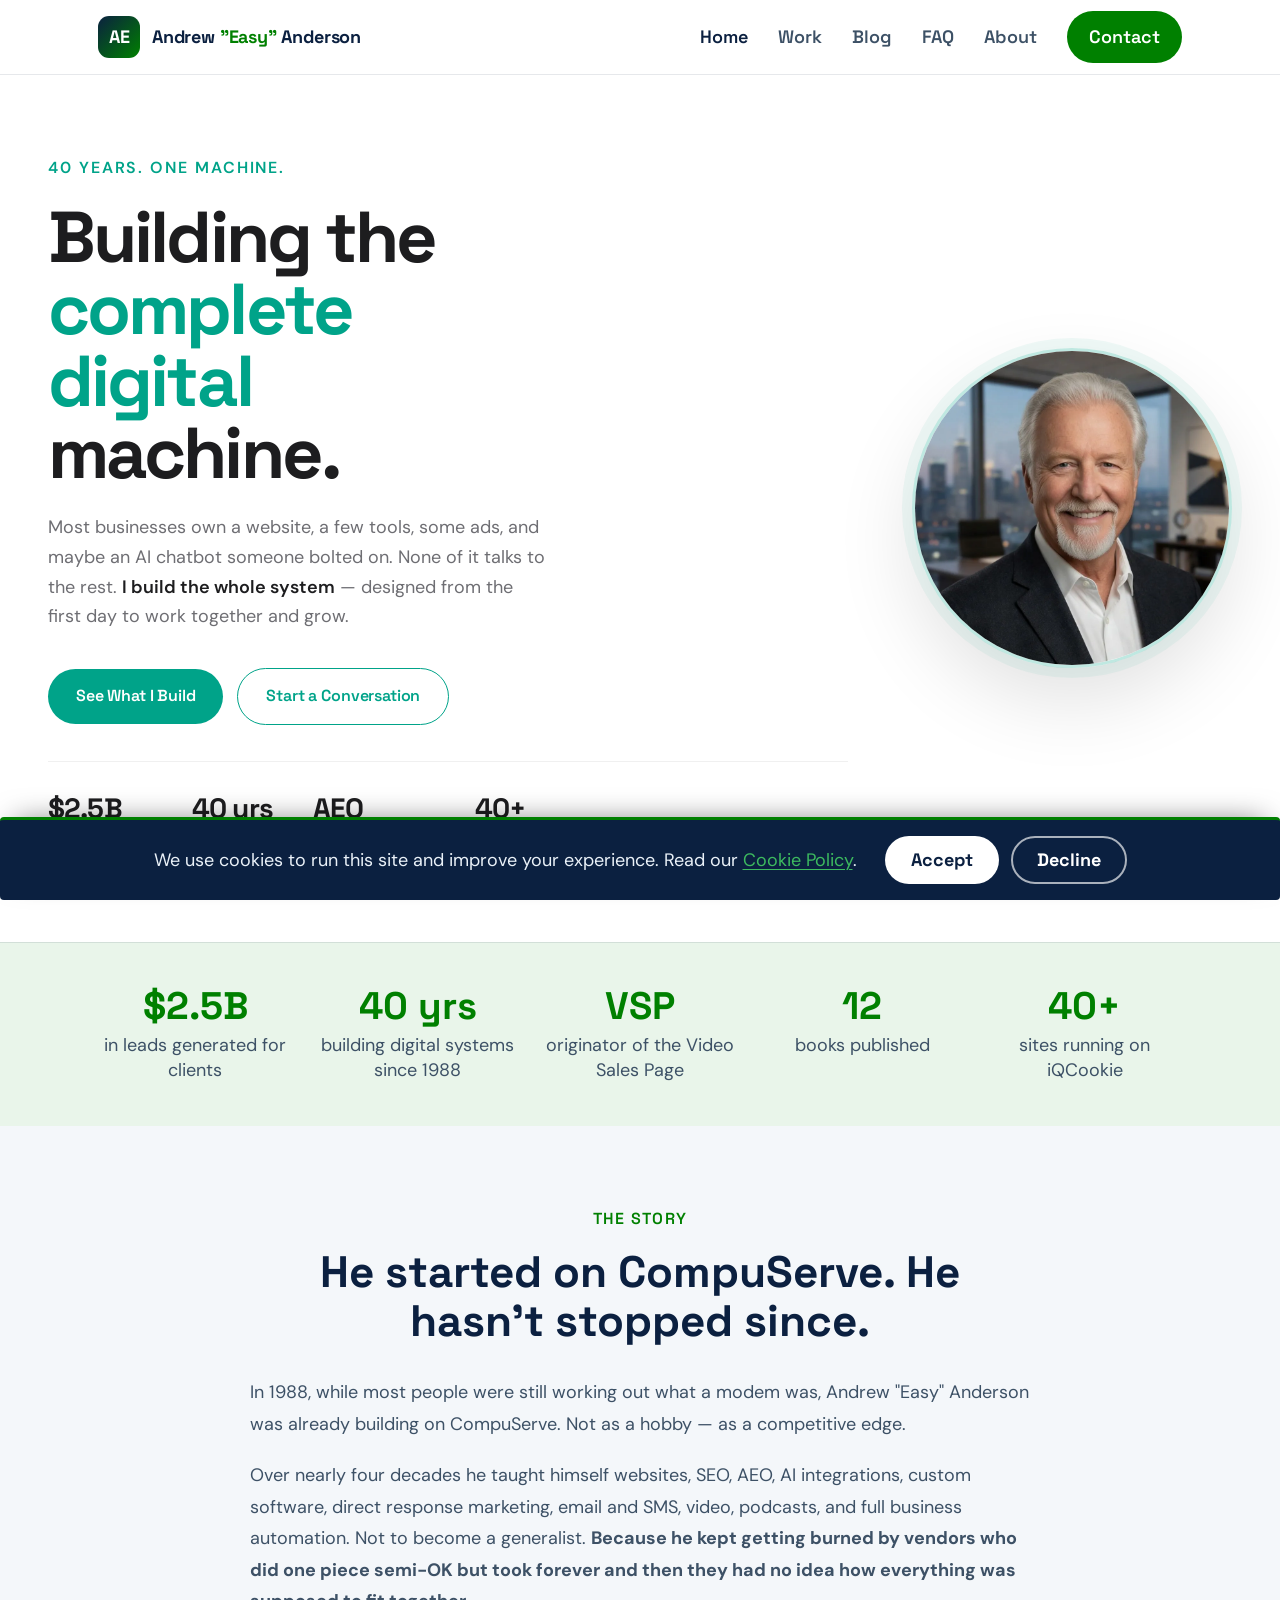
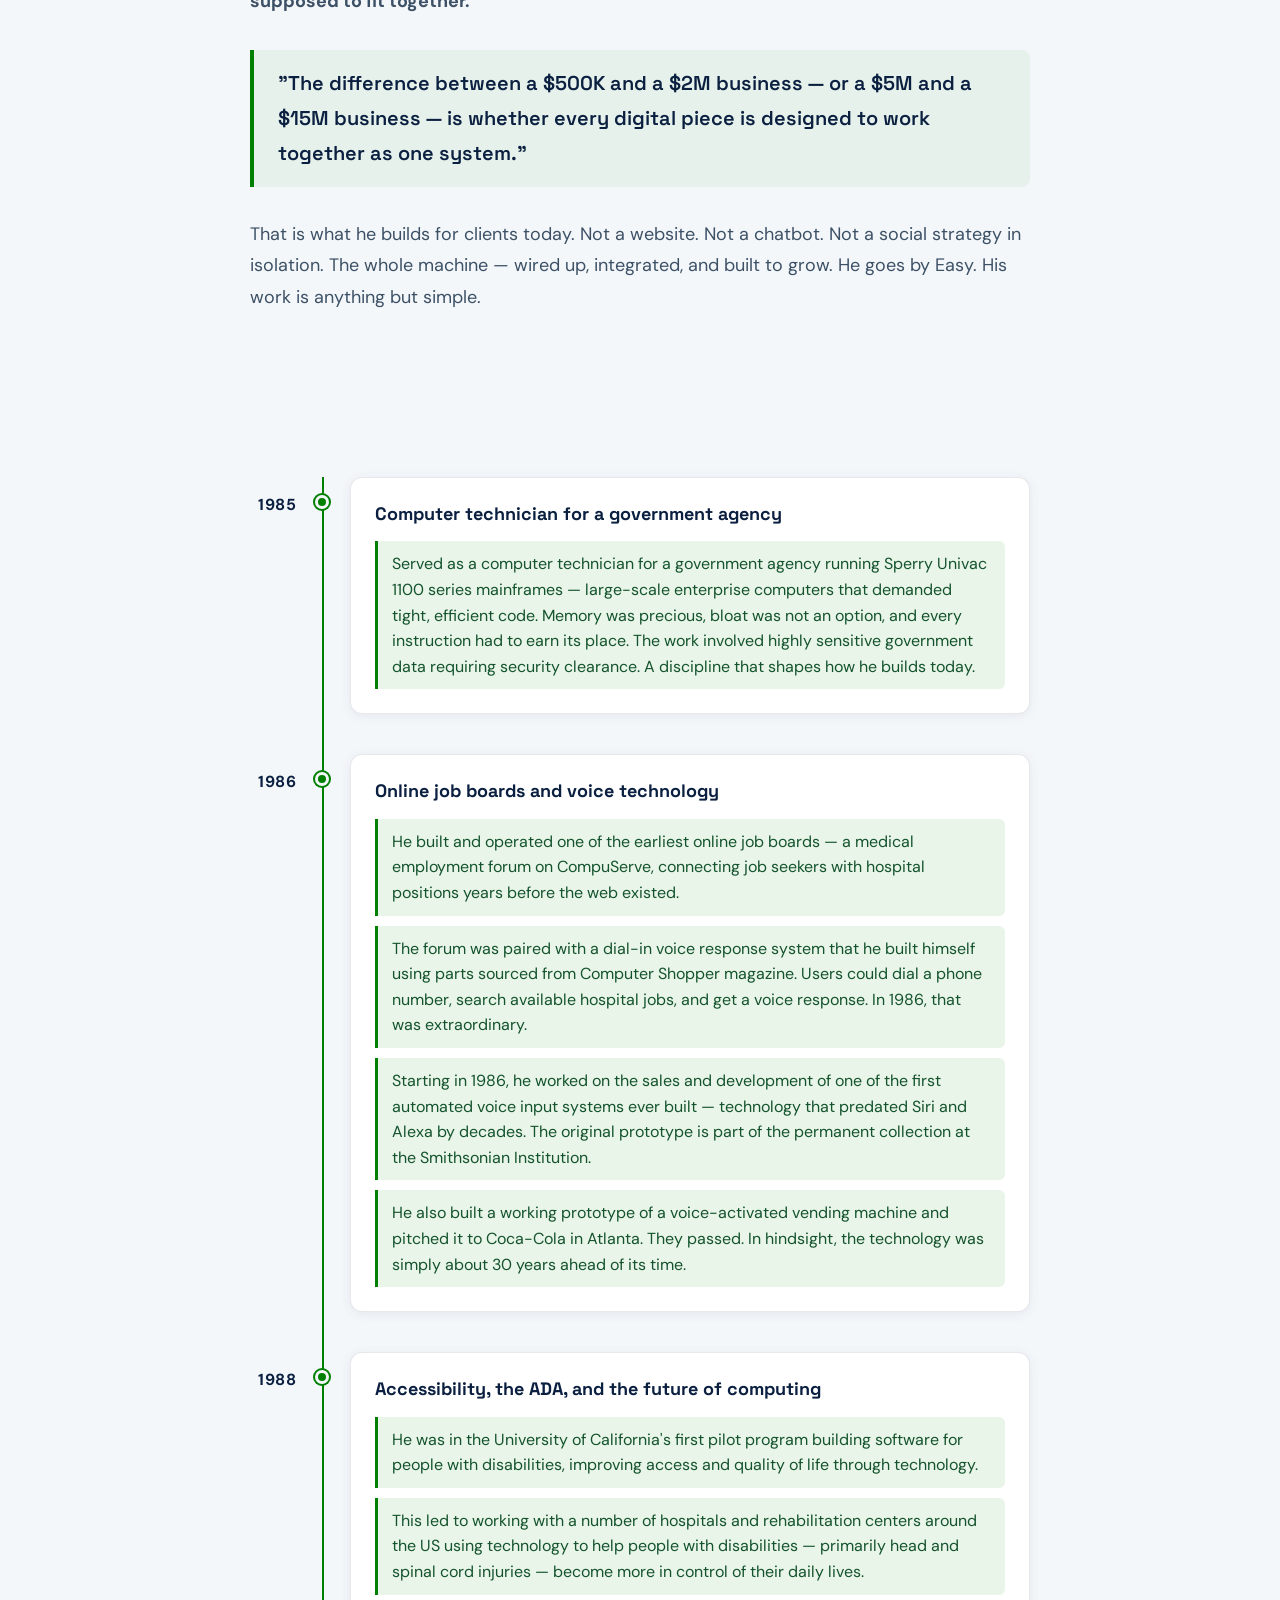
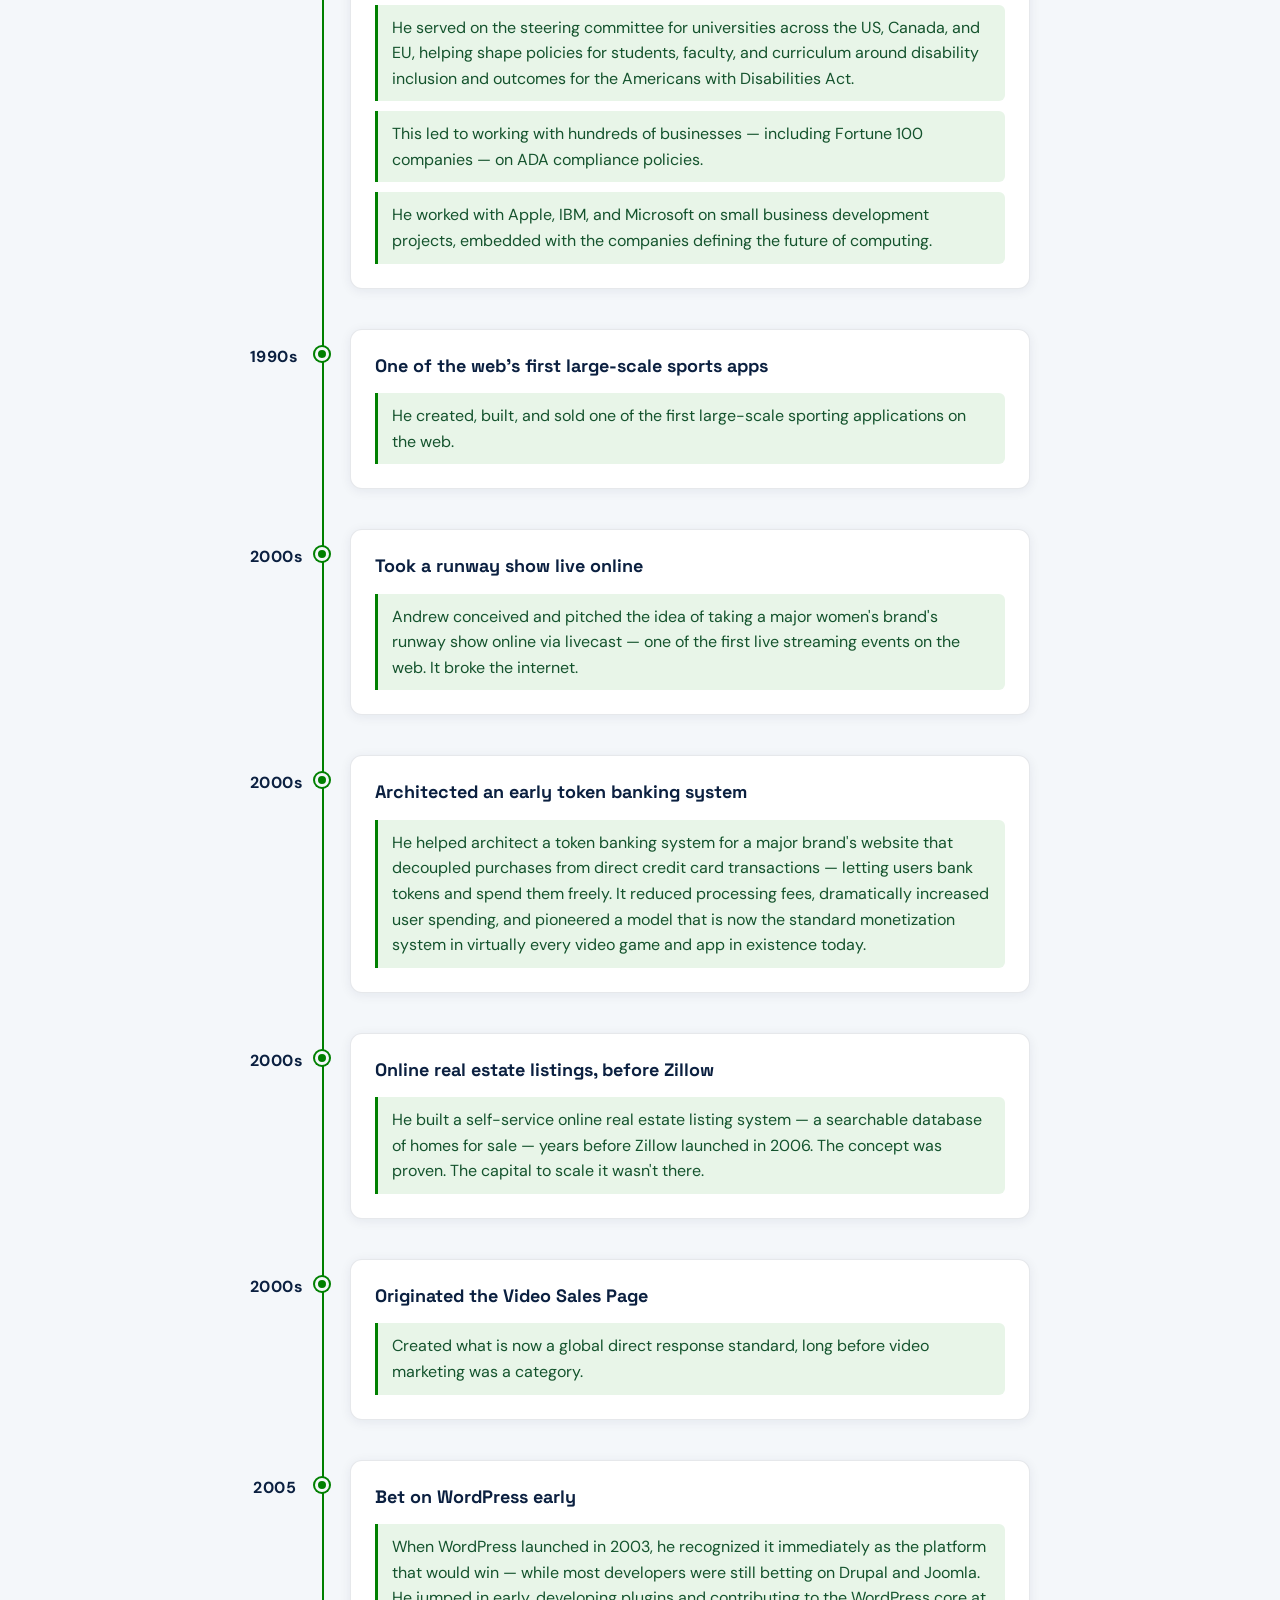
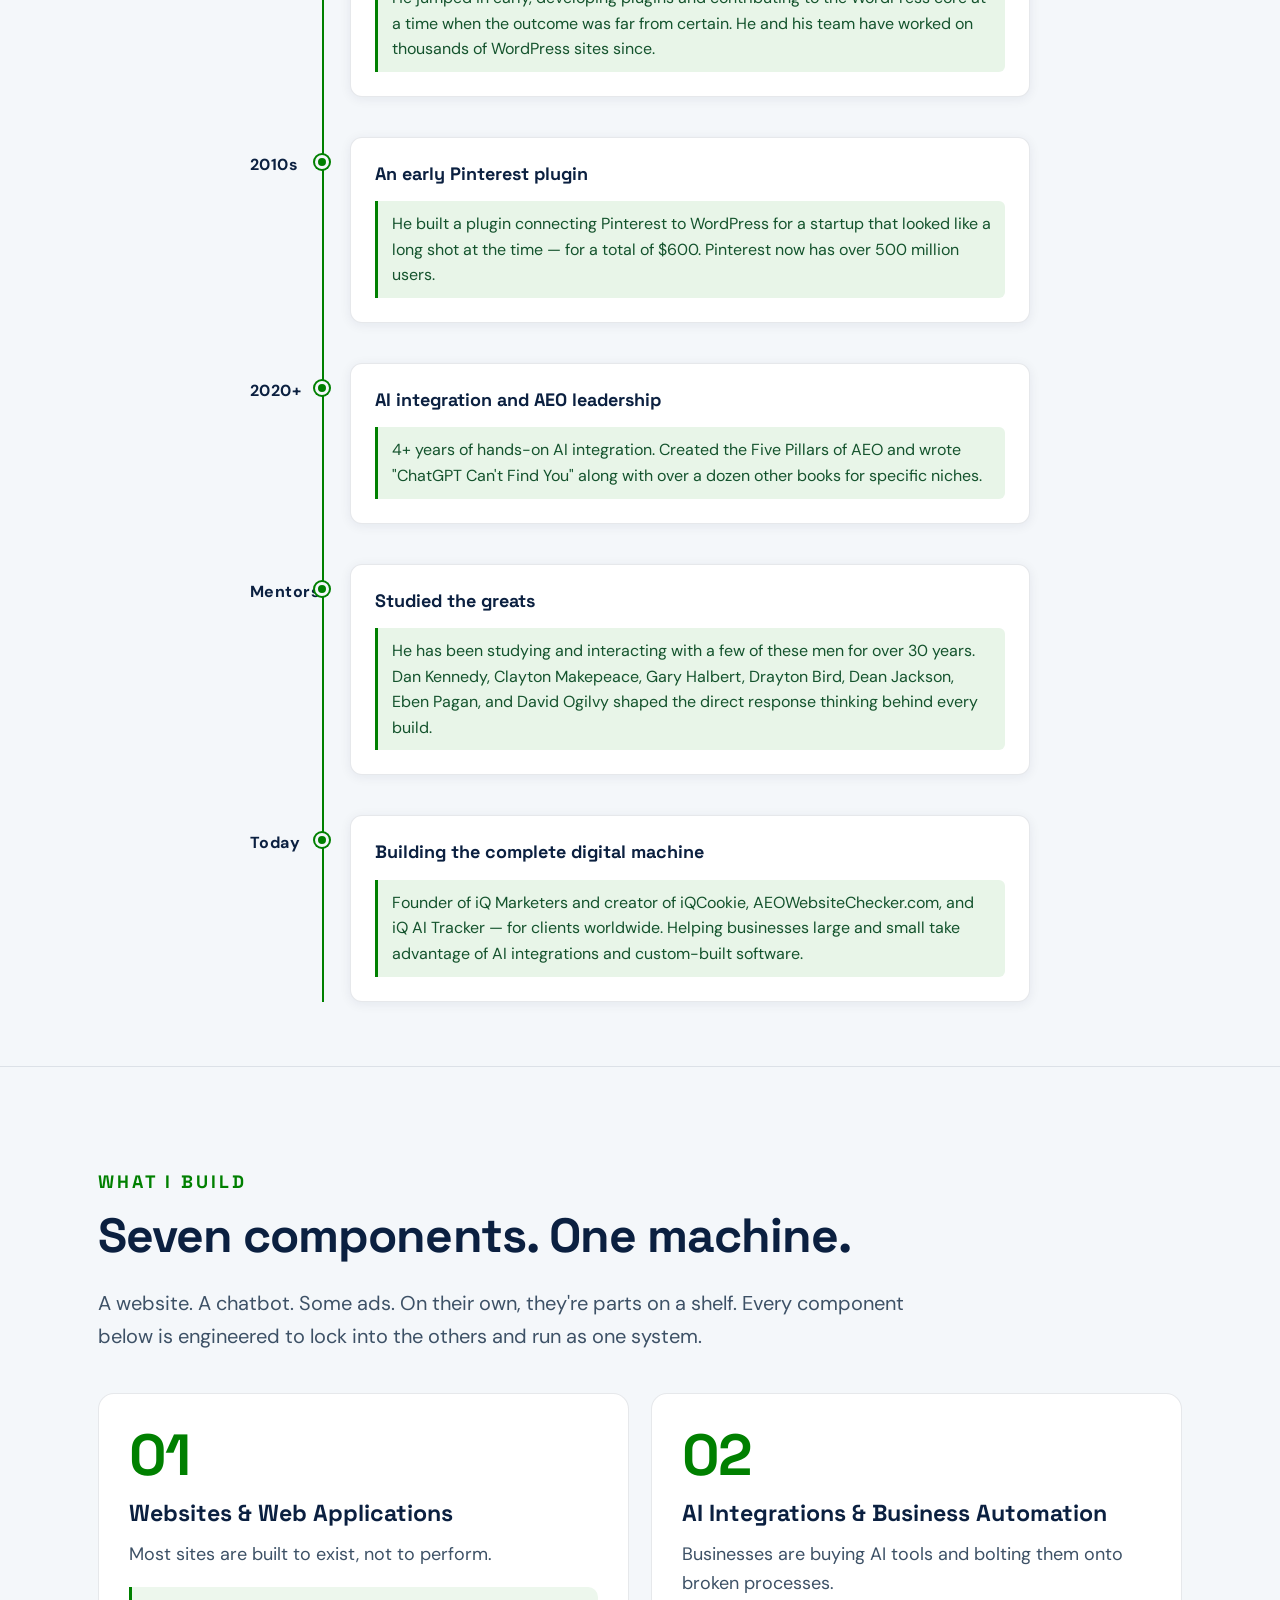
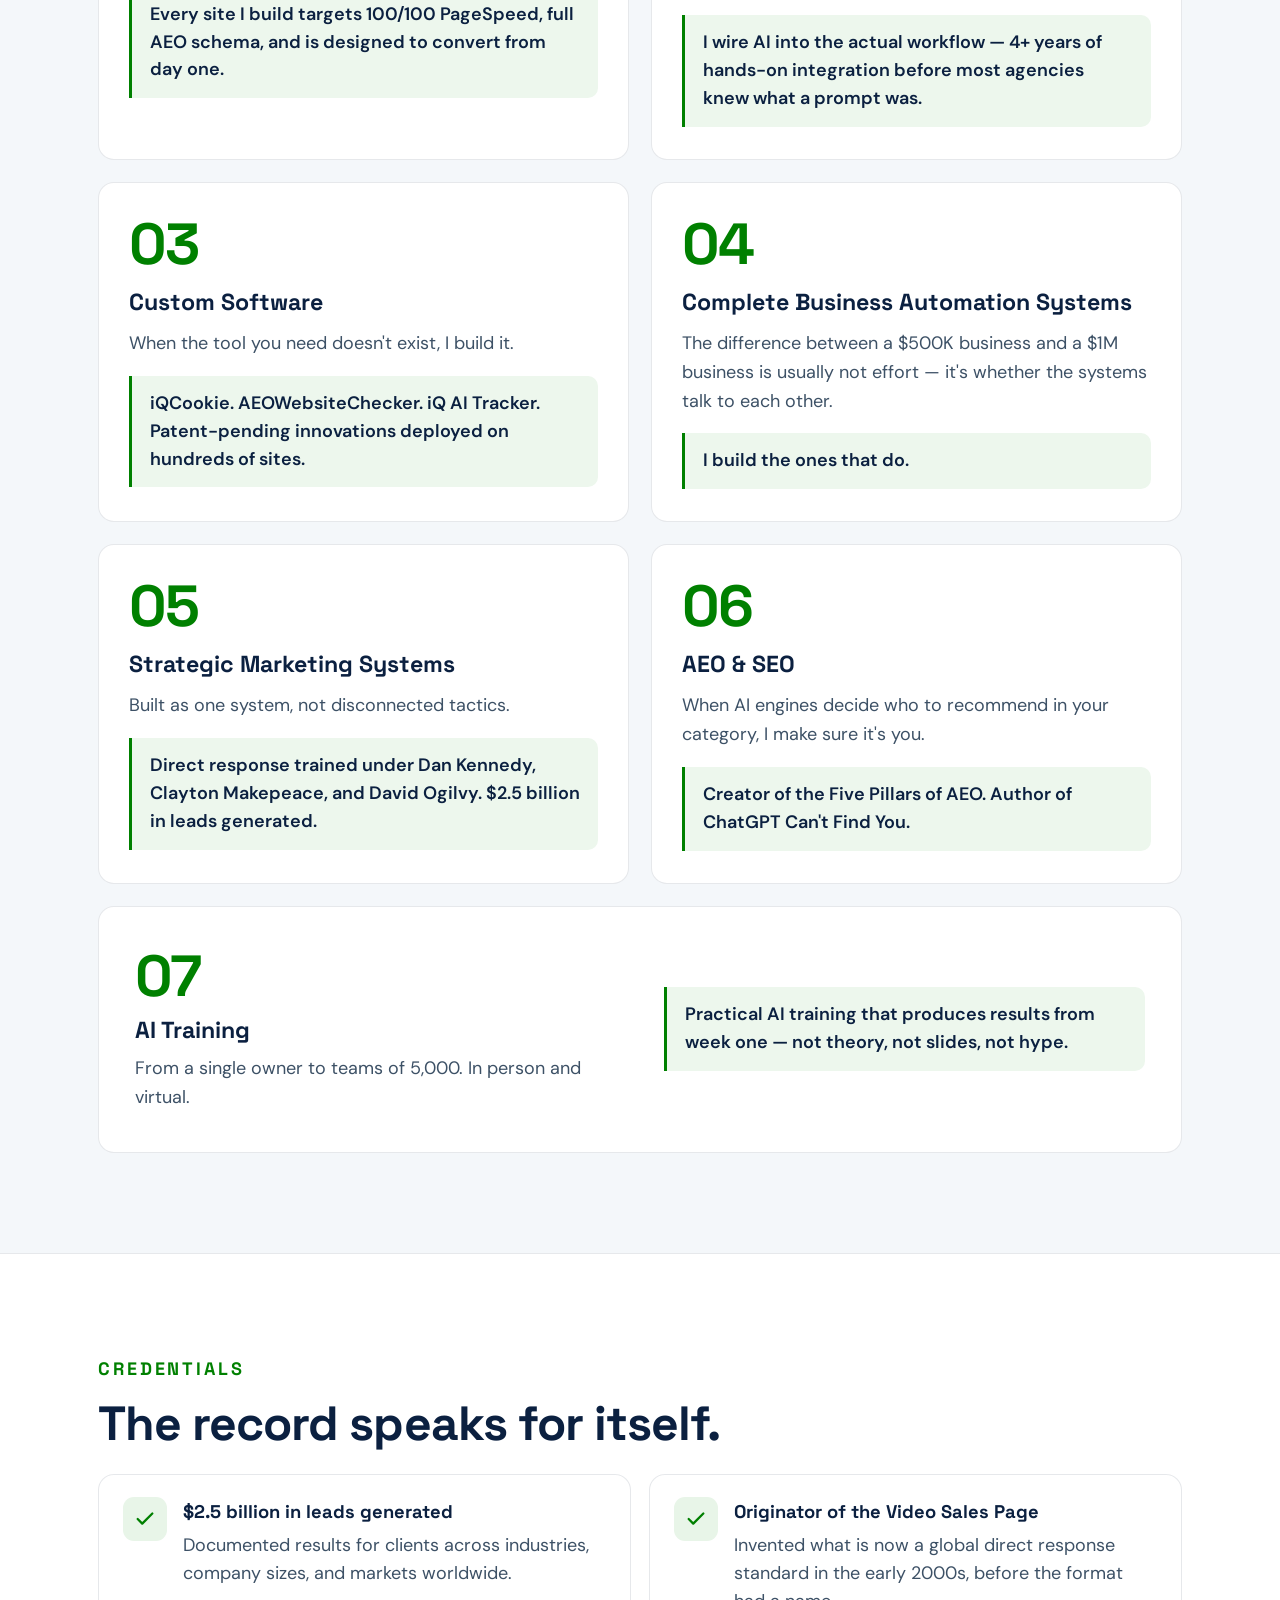
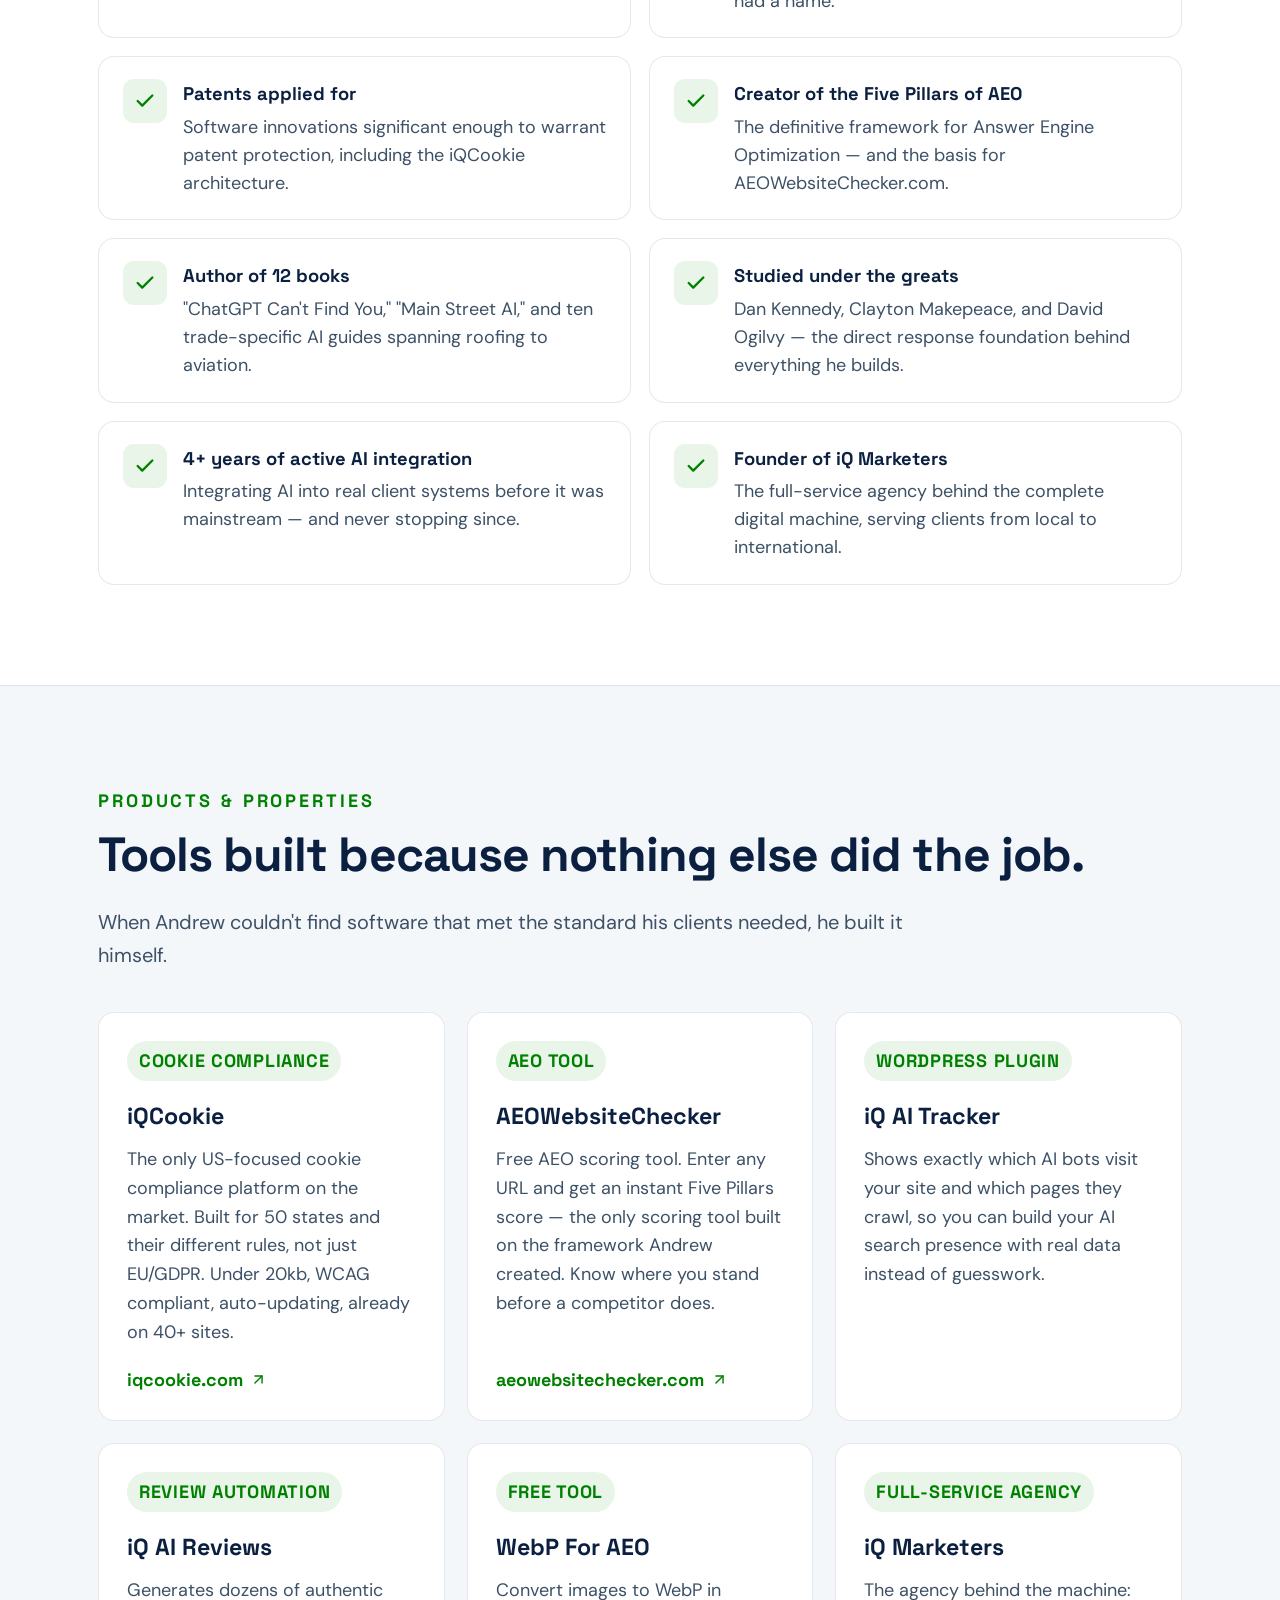
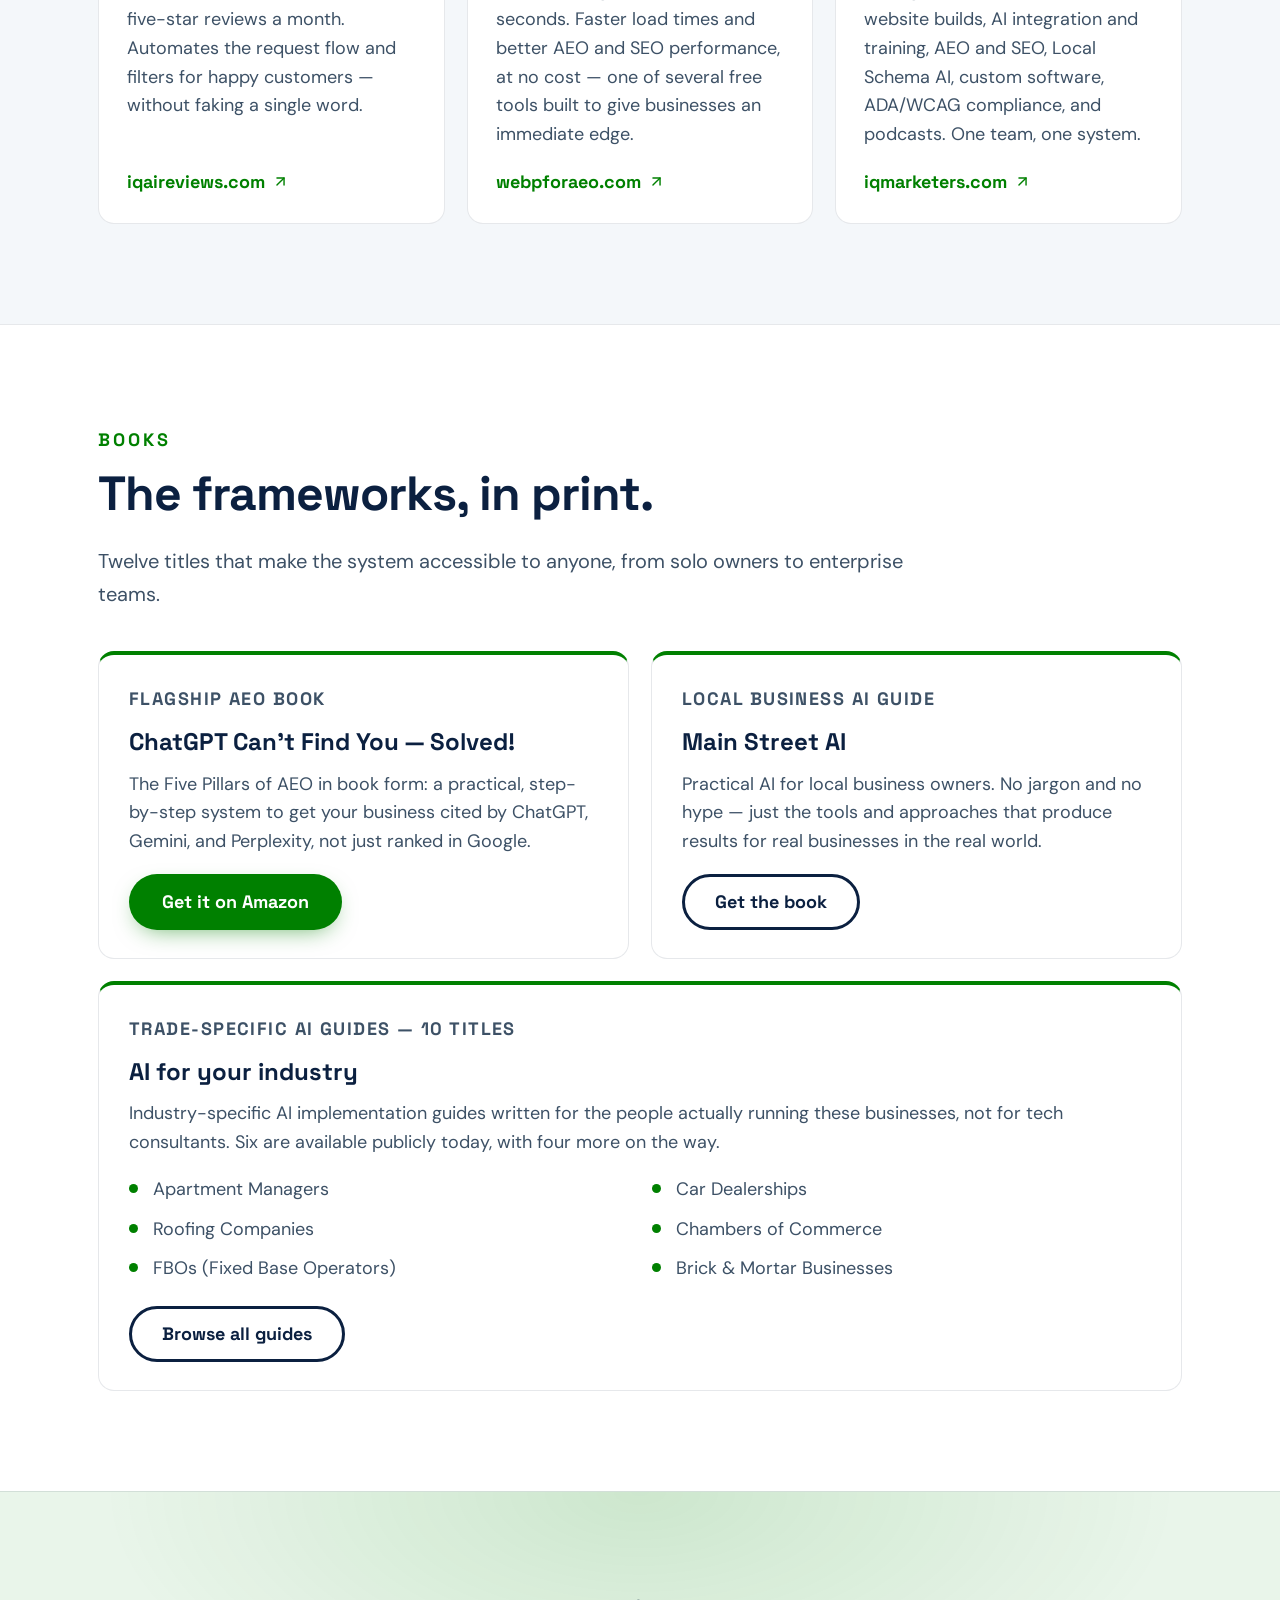
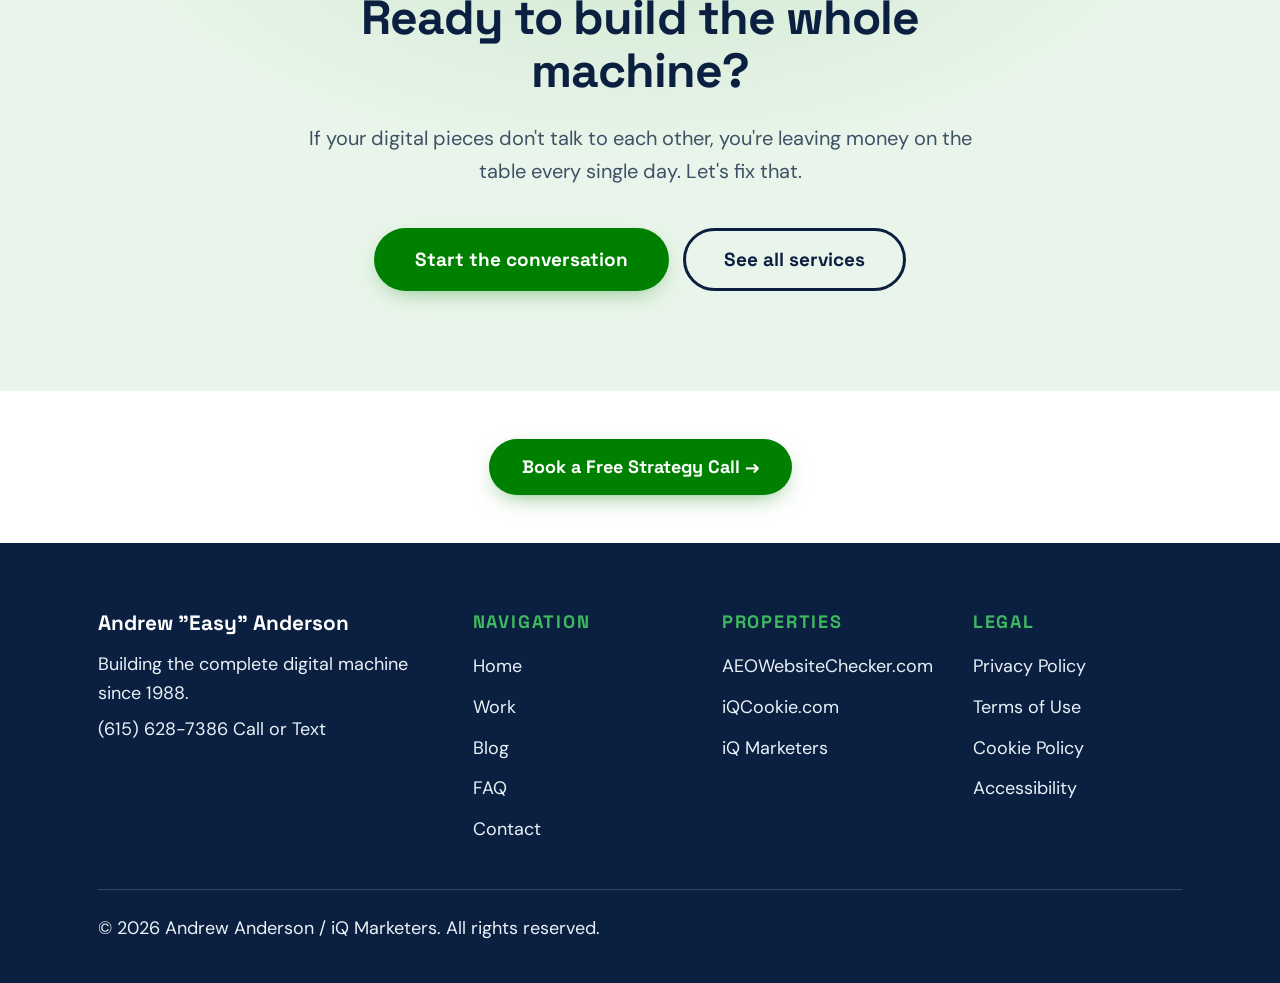
==== commit 372bf0fb: "Redesign hero section with Apple-inspired two-column layout - Rebuild home hero as two-column (text " ====
--- a/index.html
+++ b/index.html
@@ -80,34 +80,55 @@
   <main id="main">
 
     <!-- ============ HERO ============ -->
-    <section class="home-hero">
-      <div class="container">
-        <div class="home-hero-grid">
-          <div class="home-hero-text">
-            <p class="eyebrow">40 years. One machine.</p>
-            <h1 class="home-hero-title">Building the <span class="accent">complete digital machine</span>.</h1>
-            <p class="home-hero-lede">
-              Most businesses own a website, a few tools, some ads, and maybe an AI chatbot
-              someone bolted on. None of it talks to the rest. <strong>I build the whole
-              system</strong> — designed from the first day to work together and grow.
-            </p>
-            <div class="hero-actions">
-              <a class="btn btn-primary btn-lg" href="work.html">See what I build</a>
-              <a class="btn btn-ghost btn-lg" href="https://calendly.com/iqmarketers-c4xd/30min" target="_blank" rel="noopener noreferrer">Start a conversation</a>
-            </div>
-          </div>
-          <div class="hero-portrait">
-            <picture>
-              <source srcset="assets/images/andrew-easy-anderson-aeo-pioneer.webp" type="image/webp" />
-              <img
-                class="hero-image"
-                src="assets/images/andrew-easy-anderson-aeo-pioneer.png"
-                alt="Andrew &quot;Easy&quot; Anderson, founder of iQ Marketers"
-                width="800" height="960"
-                fetchpriority="high" decoding="async" />
-            </picture>
-          </div>
-        </div>
+    <section class="hero">
+      <div class="hero-inner">
+
+        <div class="hero-left">
+          <p class="hero-eyebrow">40 Years. One Machine.</p>
+          <h1 class="hero-headline">
+            Building the<br>
+            <span class="hero-accent">complete<br>digital</span><br>
+            machine.
+          </h1>
+          <p class="hero-sub">
+            Most businesses own a website, a few tools, some ads, and maybe an AI chatbot someone bolted on. None of it talks to the rest. <strong>I build the whole system</strong> — designed from the first day to work together and grow.
+          </p>
+          <div class="hero-btns">
+            <a href="/work.html" class="btn-hero-fill">See What I Build</a>
+            <a href="https://calendly.com/iqmarketers-c4xd/30min" target="_blank" rel="noopener noreferrer" class="btn-hero-outline">Start a Conversation</a>
+          </div>
+          <div class="hero-stats">
+            <div class="hero-stat">
+              <div class="hero-stat-num">$2.5B</div>
+              <div class="hero-stat-label">in leads generated<br>for clients</div>
+            </div>
+            <div class="hero-stat">
+              <div class="hero-stat-num">40 yrs</div>
+              <div class="hero-stat-label">building digital<br>systems</div>
+            </div>
+            <div class="hero-stat">
+              <div class="hero-stat-num">AEO</div>
+              <div class="hero-stat-label">pioneer &amp; framework<br>creator</div>
+            </div>
+            <div class="hero-stat">
+              <div class="hero-stat-num">40+</div>
+              <div class="hero-stat-label">books &amp; trade<br>publications</div>
+            </div>
+          </div>
+        </div>
+
+        <div class="hero-right">
+          <div class="hero-photo-wrap">
+            <img
+              src="/assets/images/andrew-easy-anderson-aeo-pioneer.webp"
+              alt="Andrew Easy Anderson — AEO Pioneer and AI Implementation Strategist"
+              width="320"
+              height="320"
+              loading="eager"
+            >
+          </div>
+        </div>
+
       </div>
     </section>
 
--- a/assets/css/style.css
+++ b/assets/css/style.css
@@ -5,8 +5,9 @@
    Rules enforced (non-negotiable):
    - Light theme: white / light-grey body surfaces everywhere.
      The footer (navy) is the ONE intentional dark zone.
-   - Teal (#00A389) is the primary brand accent. A deeper teal
-     (#00786A) carries body-size links/text to hold AA contrast.
+   - Green (#008000) is the primary brand accent — buttons, links, and
+     accent text (5.1:1 on white, AA). A deeper green (#006400) is used
+     for hover states.
    - NO italics anywhere
    - Minimum 18px font size everywhere — no exceptions
    - WCAG 2.2 AA: 4.5:1 normal text, 3:1 large text / UI / graphics
@@ -15,15 +16,16 @@
 
 /* ---------- Design tokens ---------- */
 :root {
-  /* ---- Light theme palette (teal accent) ---- */
+  /* ---- Light theme palette (green accent) ---- */
   --bg-primary:    #FFFFFF;
   --bg-secondary:  #F4F7FA;
-  --bg-accent:     #E8F4F1;
+  --bg-accent:     #E9F5EA;
   --navy:          #0B2040;
-  --teal:          #00A389;   /* bright brand accent — fills, buttons, bars, icons (≥3:1 large) */
-  --teal-dark:     #00786A;   /* AA text/link teal on white — 4.5:1 */
-  --teal-light:    #E6F7F4;
+  --teal:          #008000;   /* bright brand accent — fills, buttons, bars, icons (≥3:1 large) */
+  --teal-dark:     #008000;   /* AA text/link teal on white — 4.5:1 */
+  --teal-light:    #E8F5E8;
   --green:         #1A8C4E;
+  --green-on-dark: #3DBA5F;   /* lighter green for labels on the navy footer — 6.6:1 */
   --text-primary:  #0B2040;
   --text-secondary:#3D5166;
   --text-muted:    #6B7E91;
@@ -34,12 +36,12 @@
 
   /* ---- Legacy aliases remapped onto the new system ---- */
   --blue:        var(--teal-dark);   /* links / text accents → teal */
-  --blue-mid:    #00604F;            /* darker teal for hovers */
-  --blue-light:  #CFEDE7;
+  --blue-mid:    #006400;            /* darker teal for hovers */
+  --blue-light:  #CDE9CD;
   --blue-xlight: var(--teal-light);
   --green-dark:  var(--teal-dark);   /* old green text accent → teal */
   --green-light: var(--teal-light);
-  --green-xlight:#EDFAF7;
+  --green-xlight:#EDF7ED;
 
   --ink:    var(--text-primary);     /* primary body text */
   --slate:  var(--text-secondary);   /* body copy */
@@ -246,10 +248,10 @@
   color: var(--white) !important;
   background: var(--teal);
   padding: 11px 22px;
-  border-radius: 999px;
+  border-radius: 980px;
   transition: background 0.18s var(--ease) !important;
 }
-.nav-cta:hover { background: var(--teal-dark) !important; }
+.nav-cta:hover { background: var(--blue-mid) !important; }
 
 /* Mobile nav toggle (hidden on desktop) */
 .nav-toggle {
@@ -295,7 +297,7 @@
   padding: 16px 30px;          /* target size well above 24px */
   min-height: 48px;
   border-radius: 999px;
-  border: 2px solid transparent;
+  border: 3px solid transparent;
   text-decoration: none;
   cursor: pointer;
   transition: background 0.18s var(--ease), transform 0.18s var(--ease),
@@ -307,13 +309,14 @@
 .btn-primary {
   background: var(--teal);
   color: var(--white);
-  box-shadow: 0 8px 24px -10px rgba(0, 163, 137, 0.65);
+  box-shadow: 0 8px 24px -10px rgba(0, 128, 0, 0.65);
 }
 .btn-primary:hover {
-  background: var(--teal-dark);
+  background: var(--white);
+  color: var(--teal);
+  border-color: #000;
   transform: translateY(-2px);
-  box-shadow: 0 14px 32px -10px rgba(0, 163, 137, 0.8);
-  color: var(--white);
+  box-shadow: 0 14px 32px -12px rgba(0, 0, 0, 0.30);
 }
 
 .btn-ghost {
@@ -327,60 +330,8 @@
   border-color: var(--blue-mid);
 }
 
-/* ---------- Generic hero (interior + legacy) ---------- */
-.hero {
-  position: relative;
-  overflow: hidden;
-  padding: 128px 0 112px;
-  background: var(--bg);
-}
-.hero::before {
-  content: "";
-  position: absolute;
-  inset: 0;
-  background:
-    radial-gradient(ellipse 70% 80% at 90% 0%, rgba(0, 163, 137, 0.09), transparent 55%),
-    radial-gradient(ellipse 60% 70% at 0% 100%, rgba(11, 32, 64, 0.06), transparent 55%);
-  pointer-events: none;
-}
-.hero-inner { position: relative; max-width: 900px; }
-
-.hero-title {
-  font-family: var(--font-display);
-  font-size: clamp(3rem, 8vw, 5.4rem);
-  font-weight: 700;
-  line-height: 1.02;
-  letter-spacing: -0.03em;
-  color: var(--navy);
-  margin-bottom: 0.45em;
-}
-.hero-title .accent { color: var(--green-dark); }
-
-.hero-lede {
-  font-size: clamp(1.2rem, 2.5vw, 1.45rem);
-  color: var(--slate);
-  max-width: 60ch;
-  margin-bottom: 2.5rem;
-}
-.hero-lede strong { color: var(--ink); font-weight: 700; }
-
+/* ---------- Shared action row (CTA sections) ---------- */
 .hero-actions { display: flex; flex-wrap: wrap; gap: 14px; }
-
-.hero .eyebrow {
-  display: flex;
-  align-items: center;
-  gap: 12px;
-  margin-bottom: 24px;
-}
-.hero .eyebrow::after {
-  content: "";
-  display: block;
-  width: 40px;
-  height: 3px;
-  border-radius: 2px;
-  background: var(--green-dark);
-  flex-shrink: 0;
-}
 
 /* ---------- Two-column grid ---------- */
 .grid-two {
@@ -490,7 +441,7 @@
 /* ---------- CTA banner ---------- */
 .section-cta {
   background:
-    radial-gradient(ellipse 70% 90% at 50% 0%, rgba(0, 163, 137, 0.12), transparent 60%),
+    radial-gradient(ellipse 70% 90% at 50% 0%, rgba(0, 128, 0, 0.12), transparent 60%),
     var(--bg-accent);
   text-align: center;
   border-top: 1px solid var(--border);
@@ -502,11 +453,12 @@
 .section-cta .btn-primary {
   background: var(--teal);
   color: var(--white);
-  box-shadow: 0 8px 24px -10px rgba(0, 163, 137, 0.5);
+  box-shadow: 0 8px 24px -10px rgba(0, 128, 0, 0.5);
 }
 .section-cta .btn-primary:hover {
-  background: var(--teal-dark);
-  color: var(--white);
+  background: var(--white);
+  color: var(--teal);
+  border-color: #000;
 }
 .section-cta .btn-ghost {
   color: var(--navy);
@@ -514,7 +466,7 @@
 }
 .section-cta .btn-ghost:hover {
   background: var(--teal-light);
-  color: var(--teal-dark);
+  color: var(--blue-mid);
   border-color: var(--teal);
 }
 
@@ -529,7 +481,7 @@
   padding: 96px 0 92px;
   color: var(--text-secondary);
   background:
-    radial-gradient(ellipse 60% 80% at 100% 0%, rgba(0, 163, 137, 0.10), transparent 55%),
+    radial-gradient(ellipse 60% 80% at 100% 0%, rgba(0, 128, 0, 0.10), transparent 55%),
     radial-gradient(ellipse 55% 70% at 0% 100%, rgba(11, 32, 64, 0.05), transparent 55%),
     var(--bg-secondary);
 }
@@ -567,7 +519,7 @@
 }
 .home-hero .btn-ghost:hover {
   background: var(--teal-light);
-  color: var(--teal-dark);
+  color: var(--blue-mid);
   border-color: var(--teal);
 }
 
@@ -659,8 +611,8 @@
   border-radius: 50%;
   object-fit: cover;
   object-position: center top;
-  border: 4px solid #00A389;
-  box-shadow: 0 8px 32px rgba(0, 163, 137, 0.20);
+  border: 4px solid #008000;
+  box-shadow: 0 8px 32px rgba(0, 128, 0, 0.20);
   margin-inline: auto;         /* center the circle in the portrait column */
 }
 
@@ -797,7 +749,7 @@
   font-size: 1.25rem;
   font-weight: 600;
   color: var(--navy);
-  background: rgba(0, 163, 137, 0.06);
+  background: rgba(0, 128, 0, 0.06);
   border-radius: 0 8px 8px 0;
   font-style: normal;
 }
@@ -823,7 +775,7 @@
   top: 0;
   bottom: 0;
   width: 2px;
-  background: #00A389;
+  background: #008000;
 }
 .tl-entry {
   position: relative;
@@ -852,9 +804,9 @@
   width: 14px;
   height: 14px;
   border-radius: 50%;
-  background: #00A389;
+  background: #008000;
   border: 3px solid #F4F7FA;
-  box-shadow: 0 0 0 2px #00A389;
+  box-shadow: 0 0 0 2px #008000;
   transform: translateX(-50%);
   z-index: 1;
 }
@@ -879,15 +831,15 @@
   gap: 0.625rem;
 }
 .tl-callout {
-  background: #E6F7F4;
-  border-left: 3px solid #00A389;
+  background: #E8F5E8;
+  border-left: 3px solid #008000;
   border-radius: 0 6px 6px 0;
   padding: 0.625rem 0.875rem;
 }
 .tl-callout p {
   margin: 0;
   font-size: 1rem;
-  color: #0B4A3F;
+  color: #14532D;
   line-height: 1.6;
   font-style: normal;
 }
@@ -1069,7 +1021,7 @@
 .page-hero {
   padding: 84px 0 60px;
   background:
-    radial-gradient(ellipse 65% 90% at 88% 0%, rgba(0, 163, 137, 0.08), transparent 55%),
+    radial-gradient(ellipse 65% 90% at 88% 0%, rgba(0, 128, 0, 0.08), transparent 55%),
     radial-gradient(ellipse 55% 80% at 0% 100%, rgba(11, 32, 64, 0.05), transparent 55%),
     var(--bg);
   border-bottom: 1px solid var(--line);
@@ -1129,7 +1081,7 @@
 .article ol { padding-left: 1.5em; margin-bottom: 1.4rem; }
 .article li { margin-bottom: 0.5rem; }
 .article strong { color: var(--ink); font-weight: 700; }
-.article a { color: var(--blue); }
+.article a:not(.btn) { color: var(--blue); }
 .article blockquote {
   border-left: 4px solid var(--green-dark);
   margin: 1.8rem 0;
@@ -1149,11 +1101,15 @@
   border: 1px solid var(--line);
 }
 .article figcaption {
-  margin-top: 12px;
-  font-size: 18px;
-  line-height: 1.5;
-  color: var(--mid);            /* #54677A — 5.6:1 on white */
-  text-align: center;
+  margin-top: 14px;
+  font-size: 1rem;
+  line-height: 1.6;
+  color: #14532D;               /* teal-ink — matches the timeline callouts */
+  text-align: left;
+  background: var(--teal-light);
+  border-left: 3px solid var(--teal);
+  border-radius: 0 6px 6px 0;
+  padding: 0.625rem 0.875rem;
 }
 
 /* ---------- Blog post hero + breadcrumb ---------- */
@@ -1262,9 +1218,7 @@
 }
 .blog-card-image {
   width: 100%;
-  height: auto;                  /* override the height="450" attr so aspect-ratio governs */
-  aspect-ratio: 16 / 9;
-  object-fit: cover;
+  height: auto;                  /* natural ratio — show the full image, never cropped */
   display: block;
   background: var(--bg-alt);     /* clean fallback while loading / if missing */
   transition: transform 0.3s var(--ease);
@@ -1330,6 +1284,30 @@
 }
 .blog-card-link:hover { text-decoration: underline; }
 .blog-card:hover .blog-card-link { text-decoration: underline; }
+.blog-card-author {
+  display: flex;
+  align-items: center;
+  gap: 0.625rem;
+  margin-bottom: 1rem;
+}
+.blog-card-author-photo {
+  width: 36px;
+  height: 36px;
+  border-radius: 50%;
+  object-fit: cover;
+  object-position: center top;
+  flex-shrink: 0;
+}
+.blog-card-author-name {
+  font-size: 1rem;
+  font-weight: 600;
+  color: #0B2040;
+}
+.blog-card-author-date {
+  font-size: 1rem;
+  color: #6B7E91;
+  margin-left: auto;
+}
 @media (max-width: 640px) {
   .blog-grid { grid-template-columns: 1fr; }
 }
@@ -1360,8 +1338,8 @@
   max-width: 760px;
   margin: 4rem auto 0;
   padding: 2.5rem;
-  background: linear-gradient(140deg, rgba(0, 163, 137, 0.10) 0%, rgba(11, 32, 64, 0.05) 100%);
-  border: 1px solid rgba(0, 163, 137, 0.28);
+  background: linear-gradient(140deg, rgba(0, 128, 0, 0.10) 0%, rgba(11, 32, 64, 0.05) 100%);
+  border: 1px solid rgba(0, 128, 0, 0.28);
   border-radius: 14px;
   text-align: center;
 }
@@ -1712,7 +1690,7 @@
   font-weight: 700;
   letter-spacing: 0.14em;
   text-transform: uppercase;
-  color: var(--teal);           /* teal accent on navy — 5.1:1 */
+  color: var(--green-on-dark);  /* lighter green on navy — 6.6:1 */
 }
 
 /* Rich footer (home page) */
@@ -1738,7 +1716,7 @@
   font-weight: 700;
   letter-spacing: 0.1em;
   text-transform: uppercase;
-  color: var(--teal);
+  color: var(--green-on-dark);
   margin-bottom: 16px;
 }
 .footer-col ul { list-style: none; display: grid; gap: 11px; padding: 0; }
@@ -1783,7 +1761,7 @@
   margin: 0;
   max-width: 70ch;
 }
-.cookie-banner-text a { color: var(--teal); }       /* teal on navy — 5.1:1 */
+.cookie-banner-text a { color: var(--green-on-dark); }   /* lighter green on navy — 6.6:1 */
 .cookie-banner-text a:hover { color: var(--white); }
 .cookie-banner-actions { display: flex; gap: 12px; flex-shrink: 0; }
 .cookie-btn {
@@ -1848,7 +1826,6 @@
   .product-grid { grid-template-columns: 1fr; }
   .stats-bar .container { grid-template-columns: 1fr 1fr; }
   .guide-list { grid-template-columns: 1fr; }
-  .hero { padding: 92px 0 80px; }
   .page-hero { padding: 64px 0 48px; }
   .footer-inner { flex-direction: column; align-items: flex-start; }
   .footer-cols { grid-template-columns: 1fr; gap: 28px; }
@@ -1863,3 +1840,185 @@
 @media (prefers-reduced-motion: reduce) {
   * { scroll-behavior: auto !important; transition: none !important; animation: none !important; }
 }
+
+/* ---- HERO ---- */
+.hero {
+  background: #ffffff;
+  padding: 80px 48px;
+}
+
+.hero-inner {
+  max-width: 1200px;
+  margin: 0 auto;
+  display: flex;
+  align-items: center;
+  gap: 64px;
+}
+
+.hero-left {
+  flex: 1;
+}
+
+.hero-right {
+  flex-shrink: 0;
+}
+
+.hero-eyebrow {
+  font-family: var(--font-body);
+  font-size: 1rem;
+  font-weight: 600;
+  letter-spacing: 0.12em;
+  text-transform: uppercase;
+  color: #00A389;
+  margin-bottom: 20px;
+}
+
+.hero-headline {
+  font-family: var(--font-display);
+  font-size: 4.5rem;
+  font-weight: 800;
+  line-height: 1.0;
+  letter-spacing: -0.04em;
+  color: #1d1d1f;
+  margin-bottom: 24px;
+  font-style: normal;
+}
+
+.hero-accent {
+  color: #00A389;
+}
+
+.hero-sub {
+  font-size: 1.125rem;
+  font-weight: 400;
+  line-height: 1.65;
+  color: #6e6e73;
+  margin-bottom: 0;
+  max-width: 500px;
+  font-style: normal;
+}
+
+.hero-sub strong {
+  color: #1d1d1f;
+  font-weight: 600;
+}
+
+.hero-btns {
+  display: flex;
+  gap: 14px;
+  margin-top: 36px;
+  align-items: center;
+  flex-wrap: wrap;
+}
+
+.btn-hero-fill {
+  display: inline-block;
+  background: #00A389;
+  color: #ffffff;
+  font-family: var(--font-display);
+  font-size: 1rem;
+  font-weight: 600;
+  padding: 14px 28px;
+  border-radius: 980px;
+  border: none;
+  cursor: pointer;
+  letter-spacing: -0.01em;
+  text-decoration: none;
+  transition: background 0.2s ease;
+  font-style: normal;
+}
+
+.btn-hero-fill:hover {
+  background: #008a74;
+}
+
+.btn-hero-fill:focus-visible {
+  outline: 3px solid #00A389;
+  outline-offset: 3px;
+}
+
+.btn-hero-outline {
+  display: inline-block;
+  background: transparent;
+  color: #00A389;
+  font-family: var(--font-display);
+  font-size: 1rem;
+  font-weight: 600;
+  padding: 14px 28px;
+  border-radius: 980px;
+  border: 1.5px solid #00A389;
+  cursor: pointer;
+  letter-spacing: -0.01em;
+  text-decoration: none;
+  transition: background 0.2s ease, color 0.2s ease;
+  font-style: normal;
+}
+
+.btn-hero-outline:hover {
+  background: #00A389;
+  color: #ffffff;
+}
+
+.btn-hero-outline:focus-visible {
+  outline: 3px solid #00A389;
+  outline-offset: 3px;
+}
+
+.hero-stats {
+  display: flex;
+  gap: 36px;
+  margin-top: 36px;
+  padding-top: 32px;
+  border-top: 1px solid #f0f0f0;
+  flex-wrap: wrap;
+}
+
+.hero-stat-num {
+  font-family: var(--font-display);
+  font-size: 1.75rem;
+  font-weight: 700;
+  letter-spacing: -0.03em;
+  color: #1d1d1f;
+  line-height: 1;
+  margin-bottom: 4px;
+}
+
+.hero-stat-label {
+  font-size: 0.8125rem;
+  color: #6e6e73;
+  line-height: 1.4;
+}
+
+.hero-photo-wrap {
+  width: 320px;
+  height: 320px;
+  border-radius: 50%;
+  overflow: hidden;
+  border: 3px solid rgba(0,163,137,0.25);
+  box-shadow:
+    0 0 0 10px rgba(0,163,137,0.06),
+    0 32px 80px rgba(0,0,0,0.12);
+}
+
+.hero-photo-wrap img {
+  width: 100%;
+  height: 100%;
+  object-fit: cover;
+  object-position: center top;
+}
+
+@media (max-width: 900px) {
+  .hero { padding: 60px 32px; }
+  .hero-inner { flex-direction: column-reverse; gap: 40px; text-align: center; }
+  .hero-headline { font-size: 3.25rem; }
+  .hero-sub { max-width: 100%; }
+  .hero-btns { justify-content: center; }
+  .hero-stats { justify-content: center; gap: 24px; }
+  .hero-photo-wrap { width: 240px; height: 240px; }
+}
+
+@media (max-width: 540px) {
+  .hero { padding: 48px 20px; }
+  .hero-headline { font-size: 2.5rem; }
+  .hero-photo-wrap { width: 200px; height: 200px; }
+}
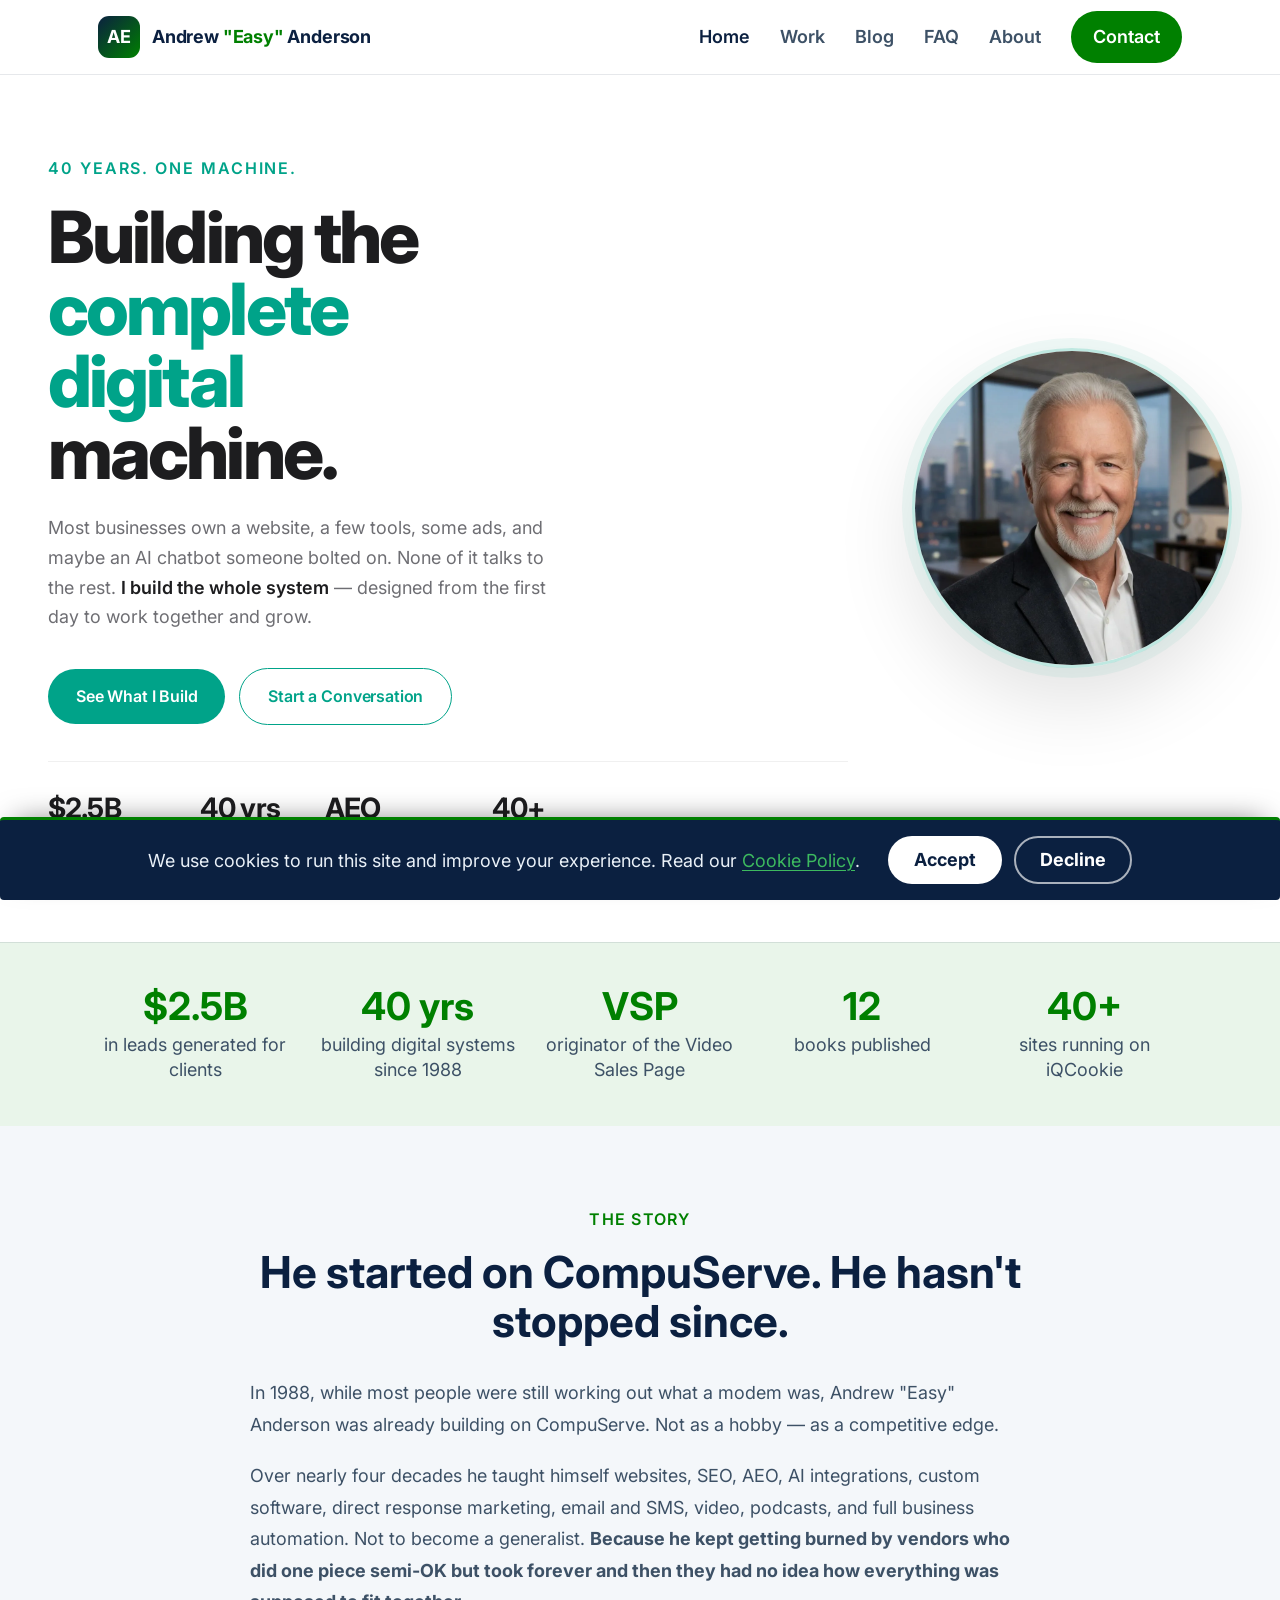
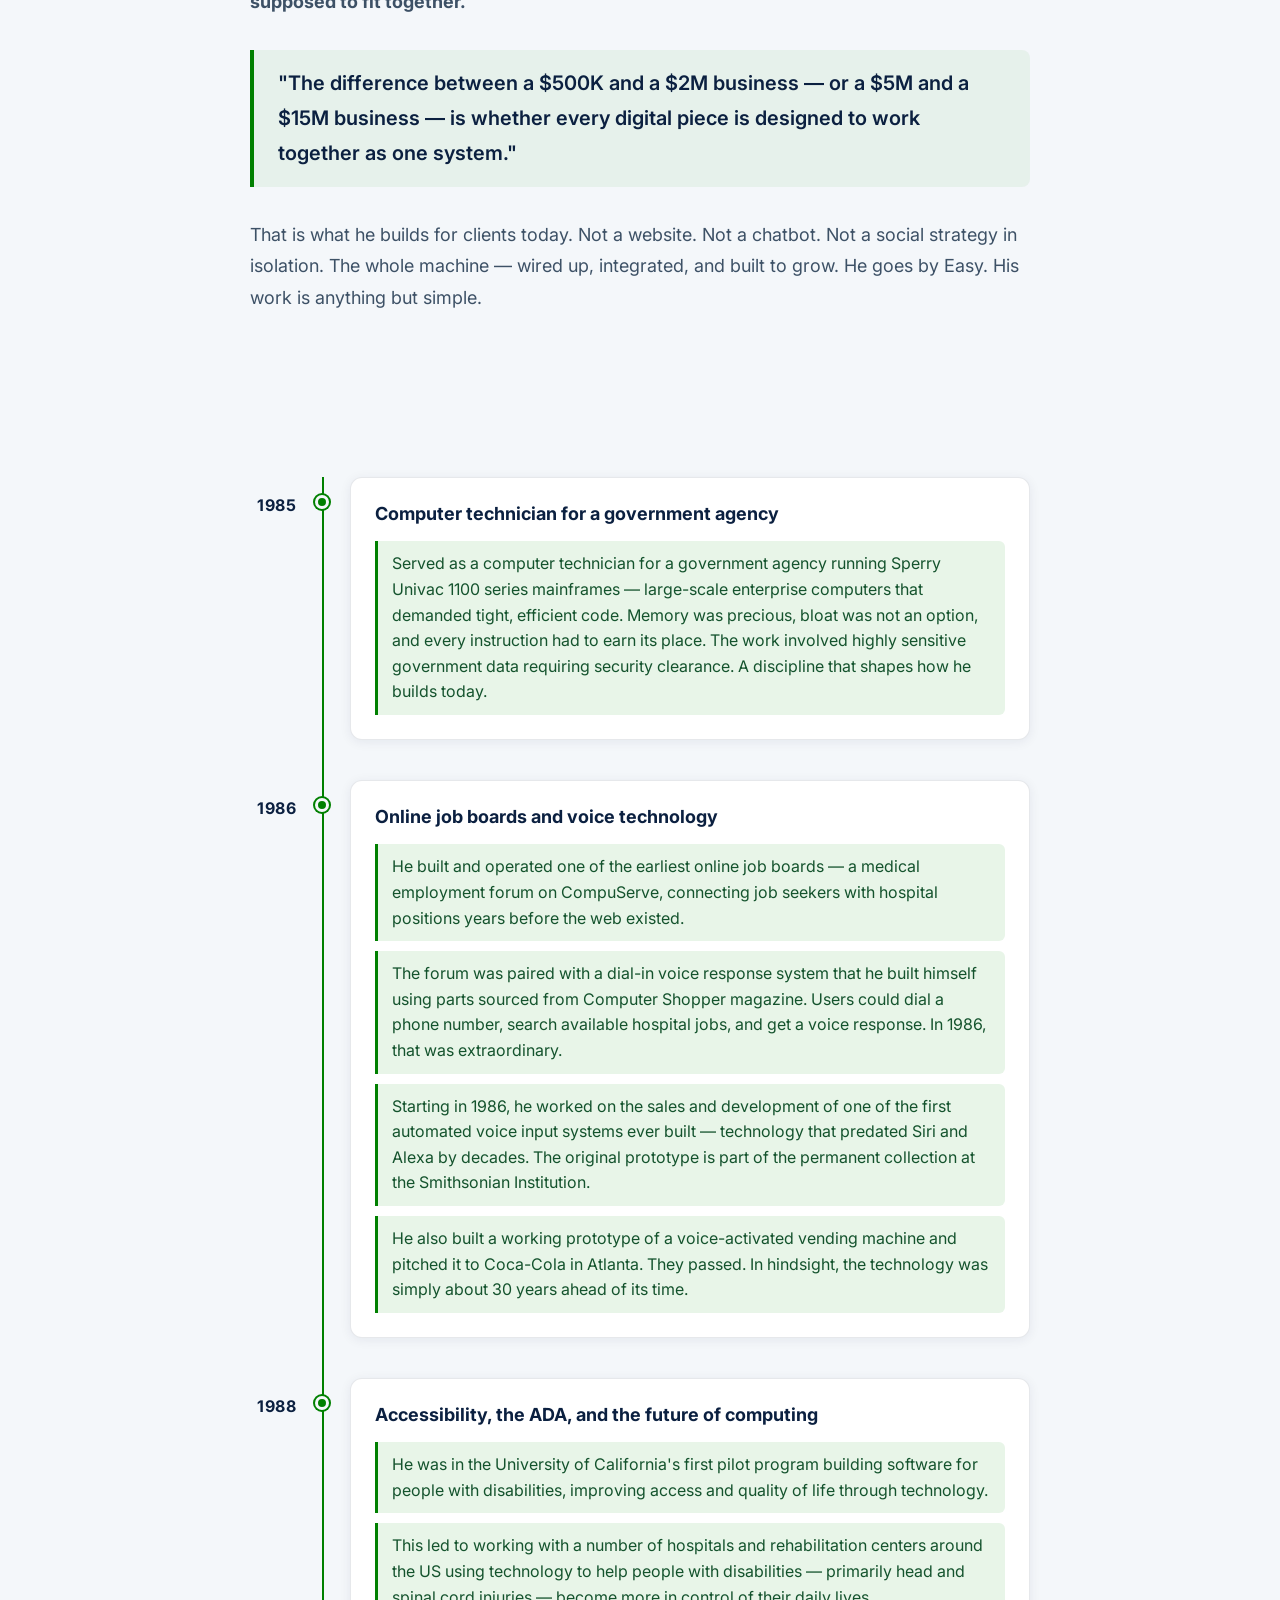
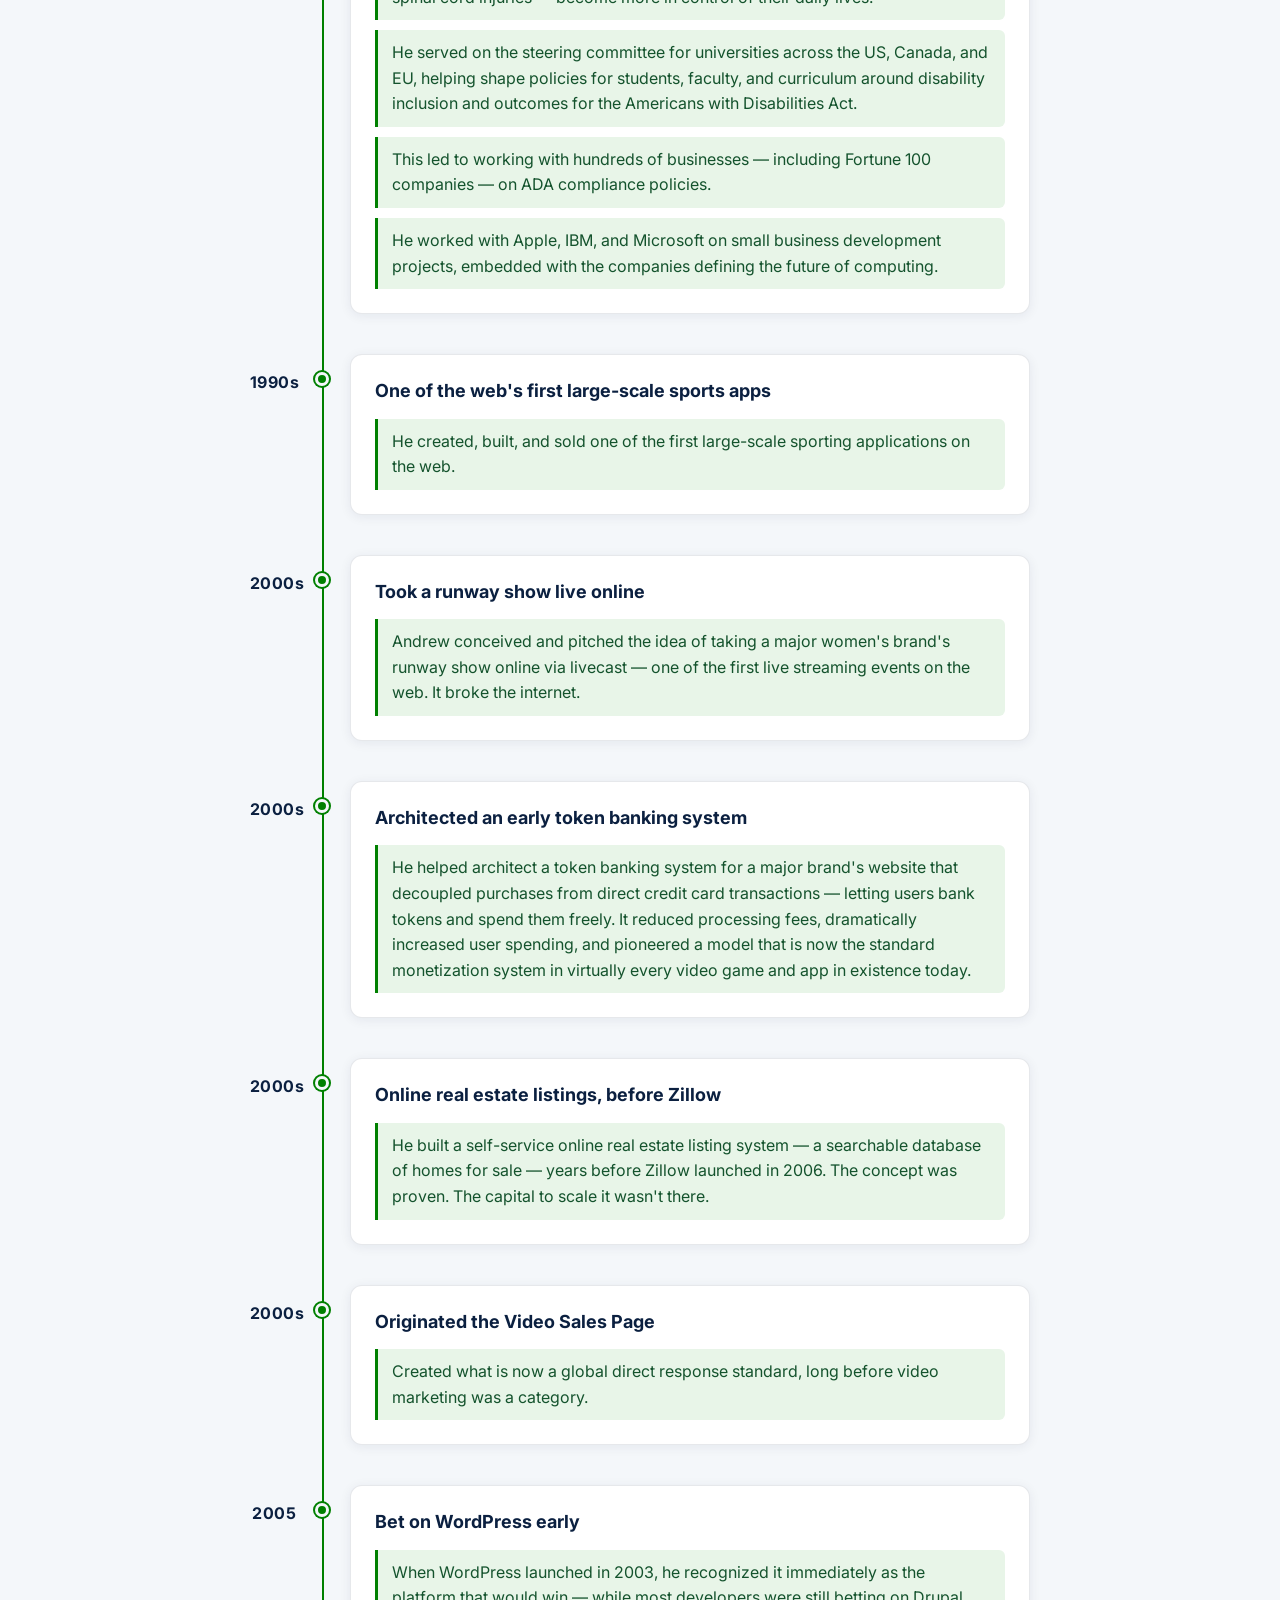
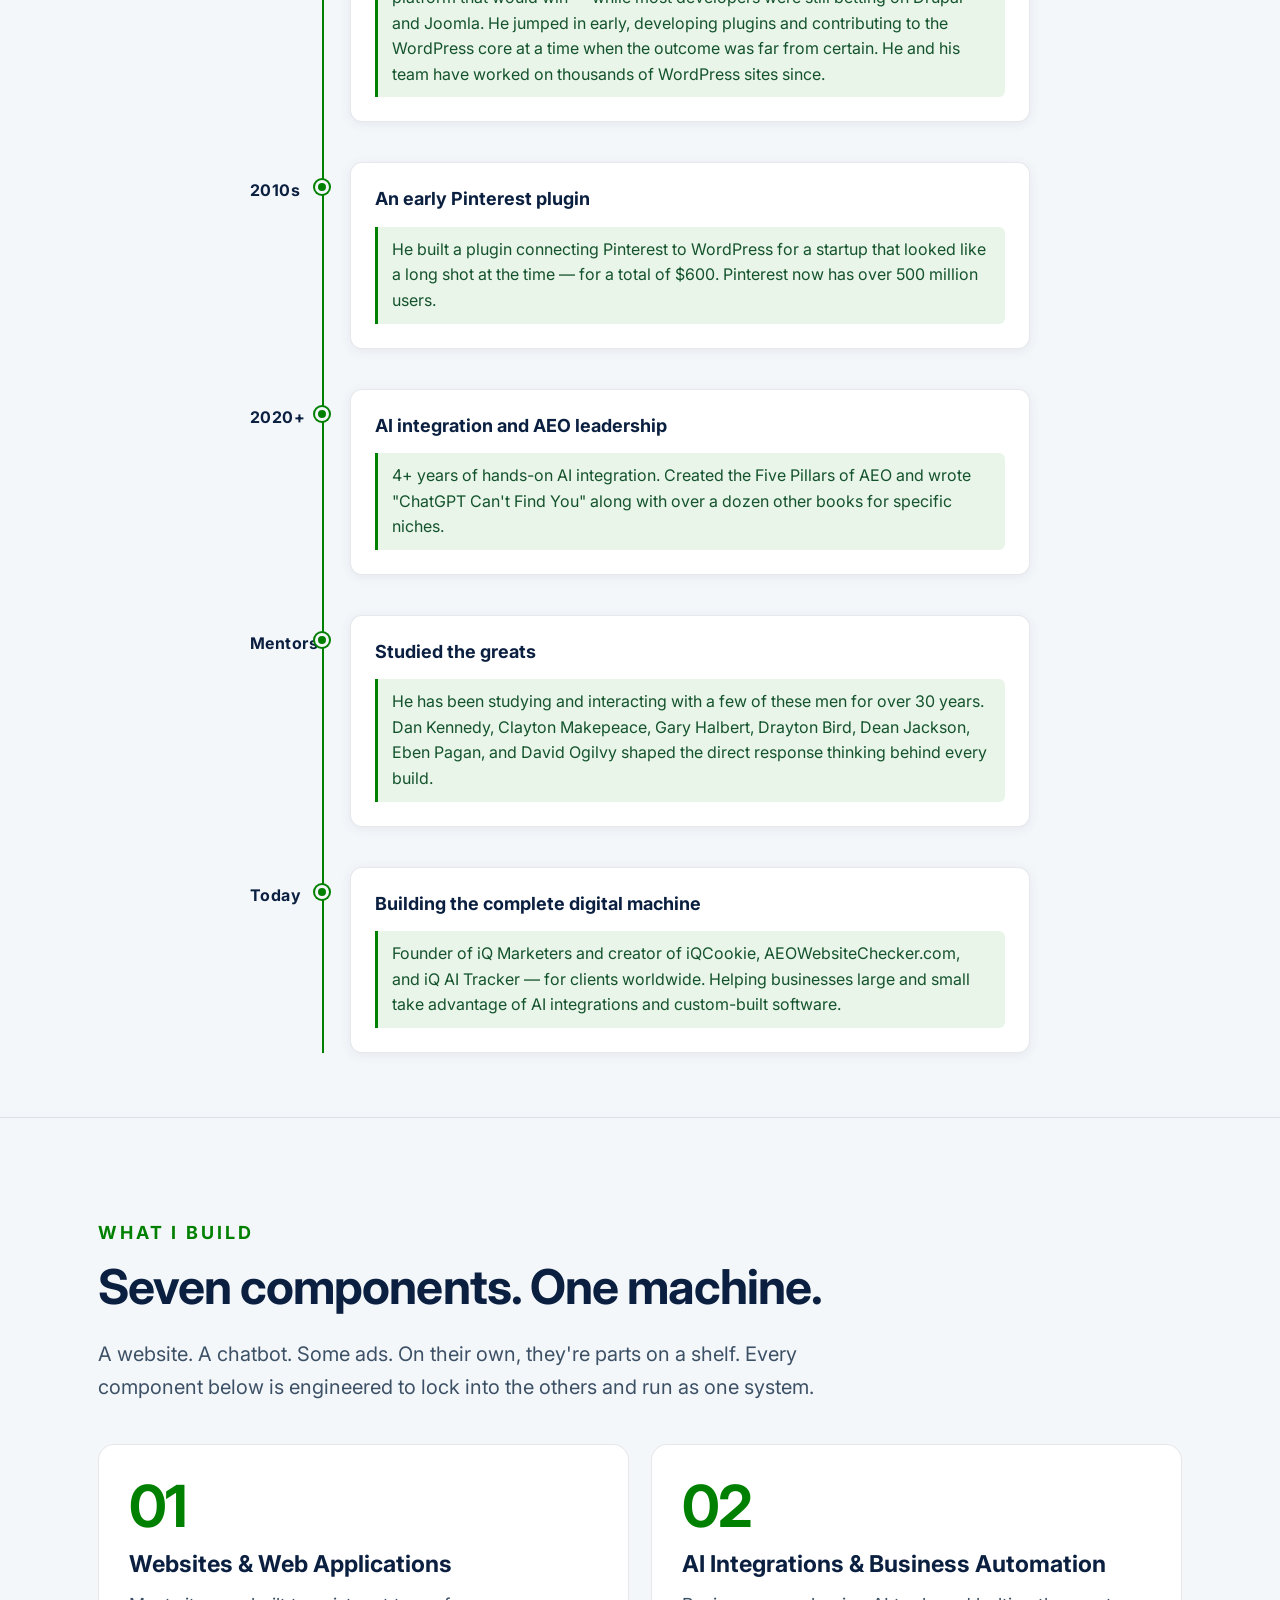
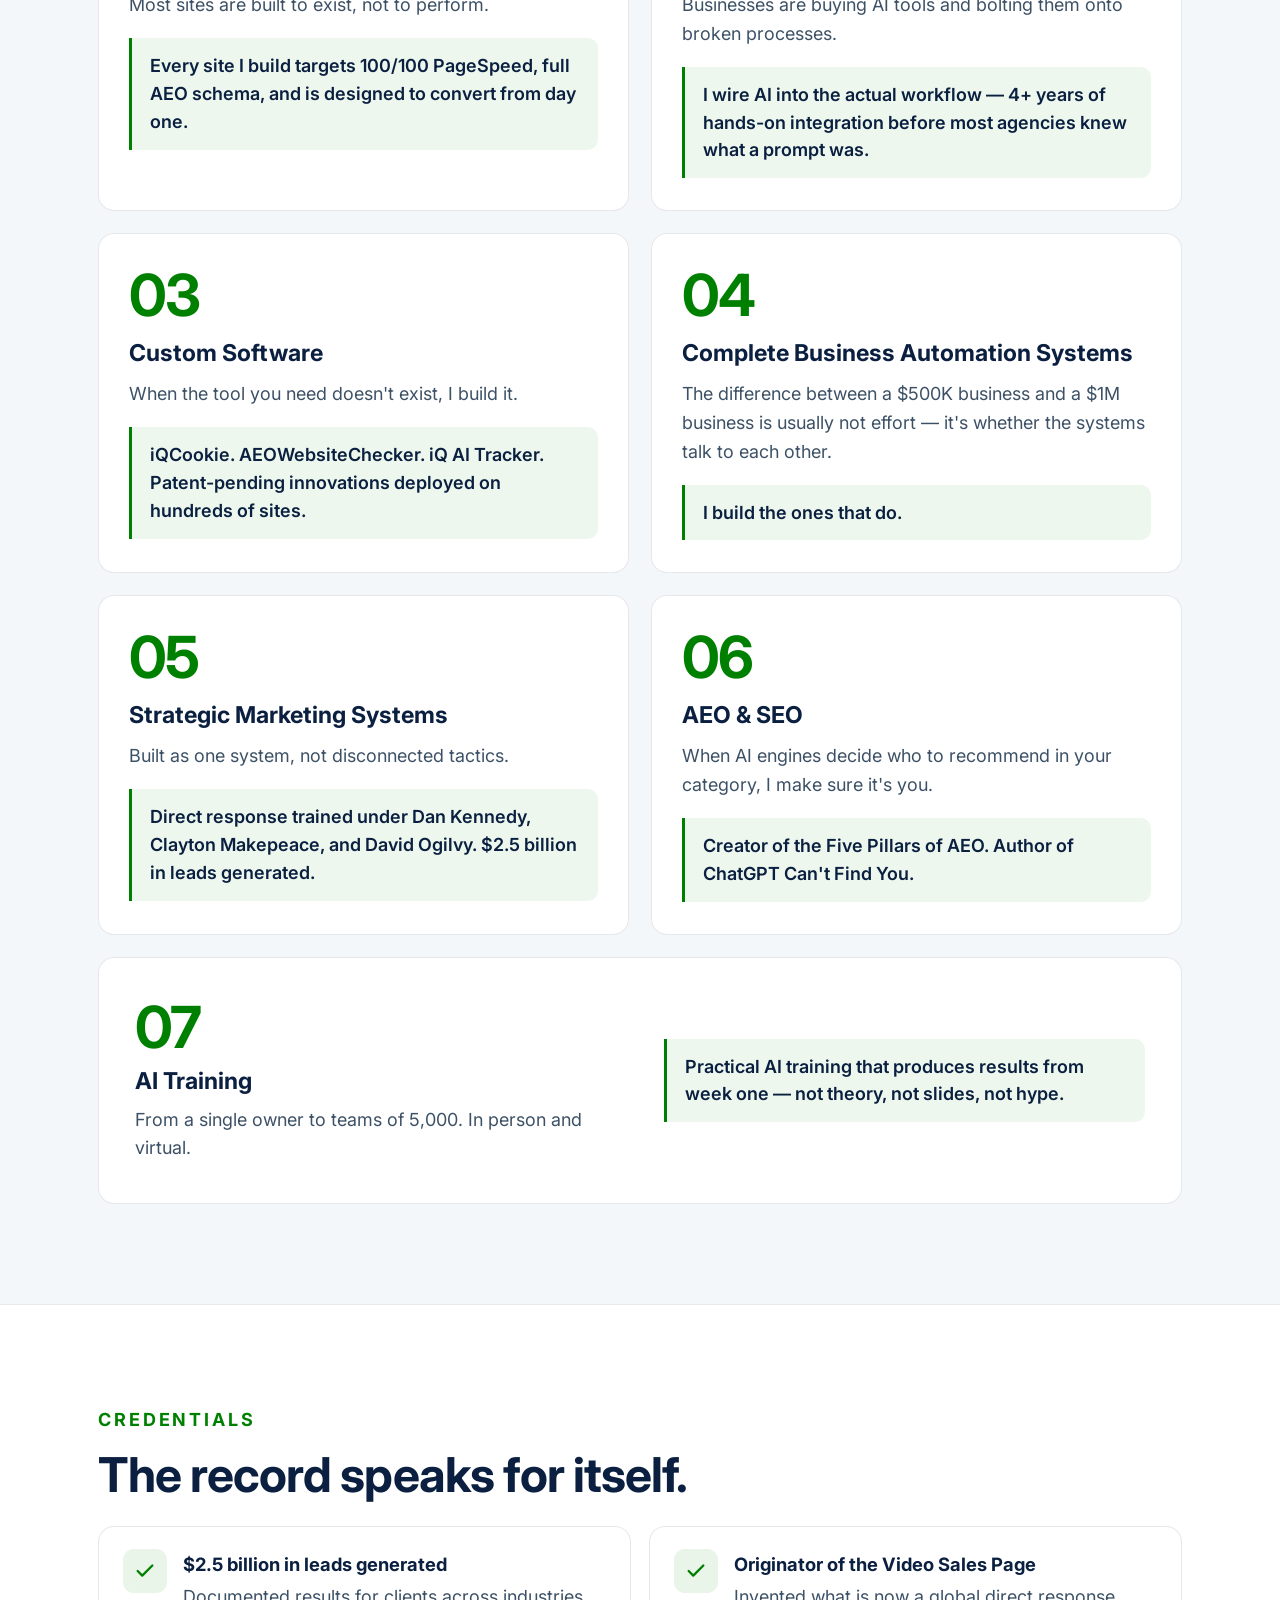
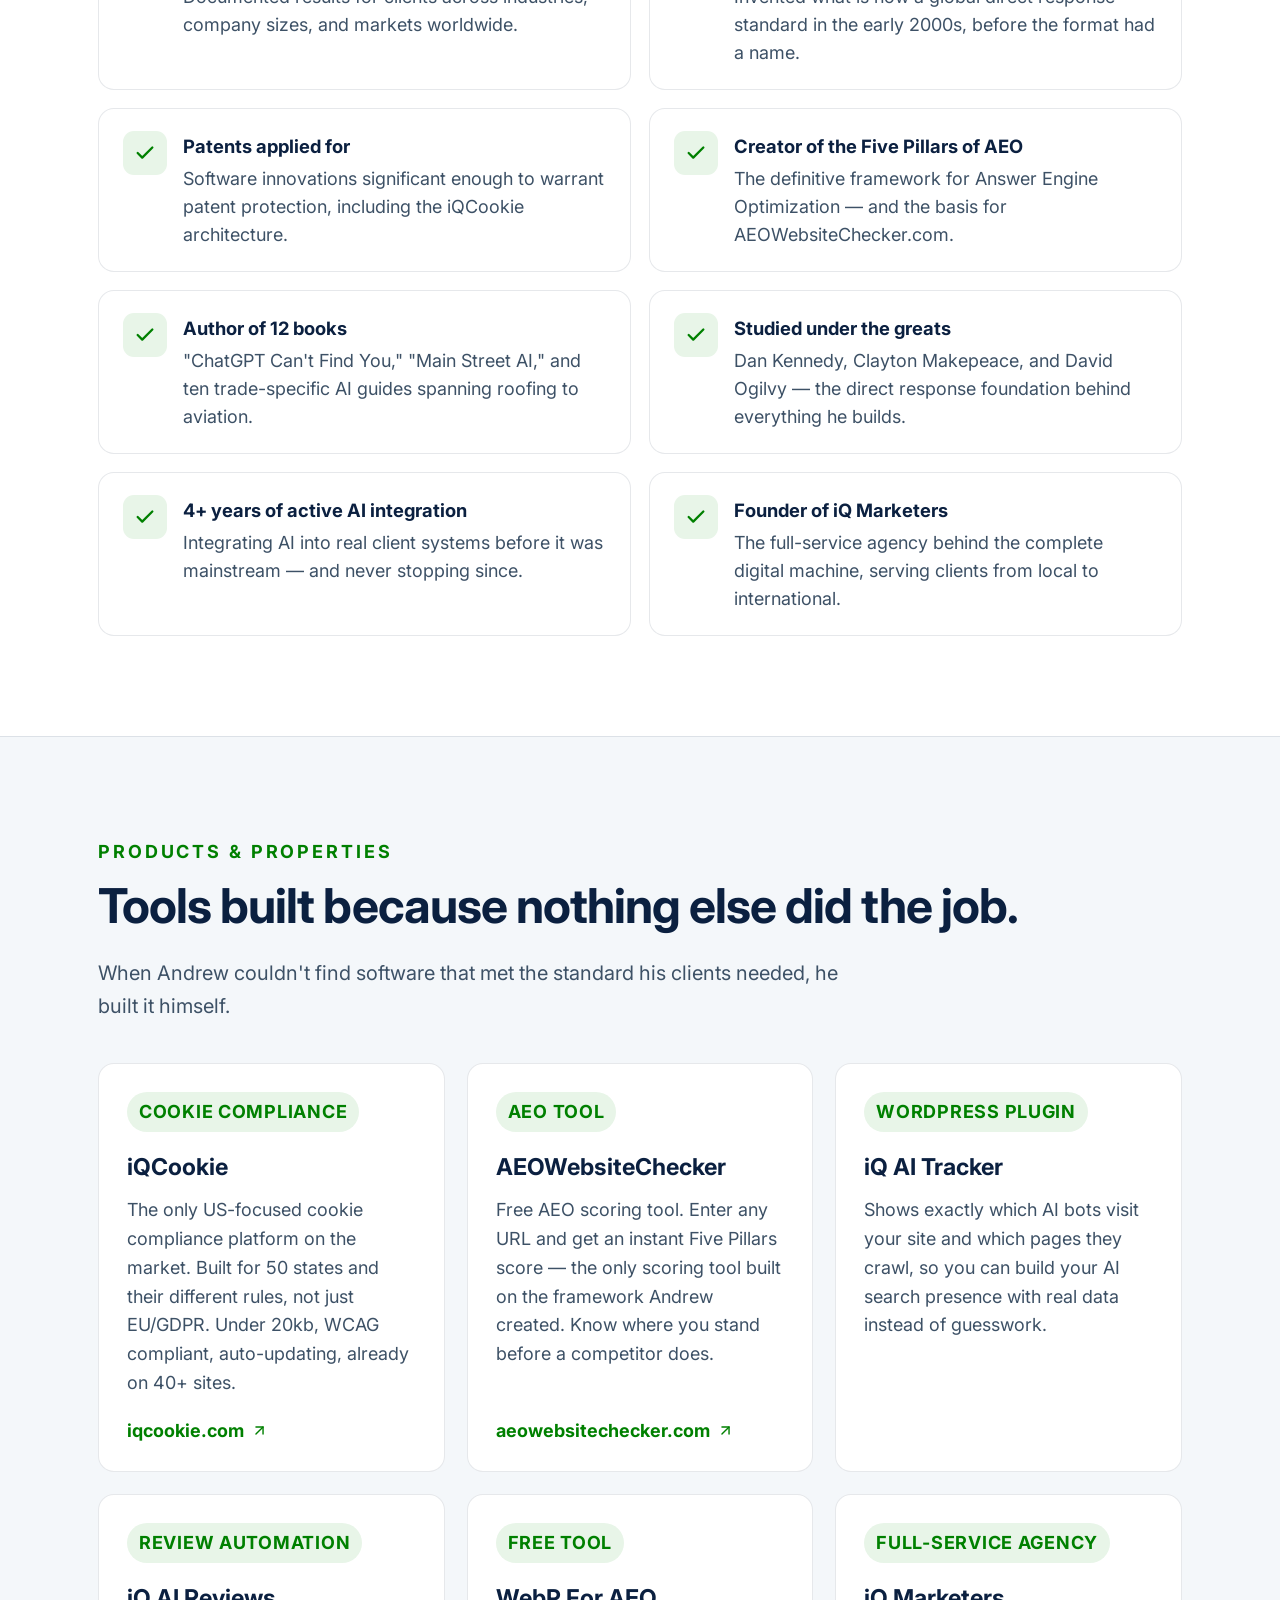
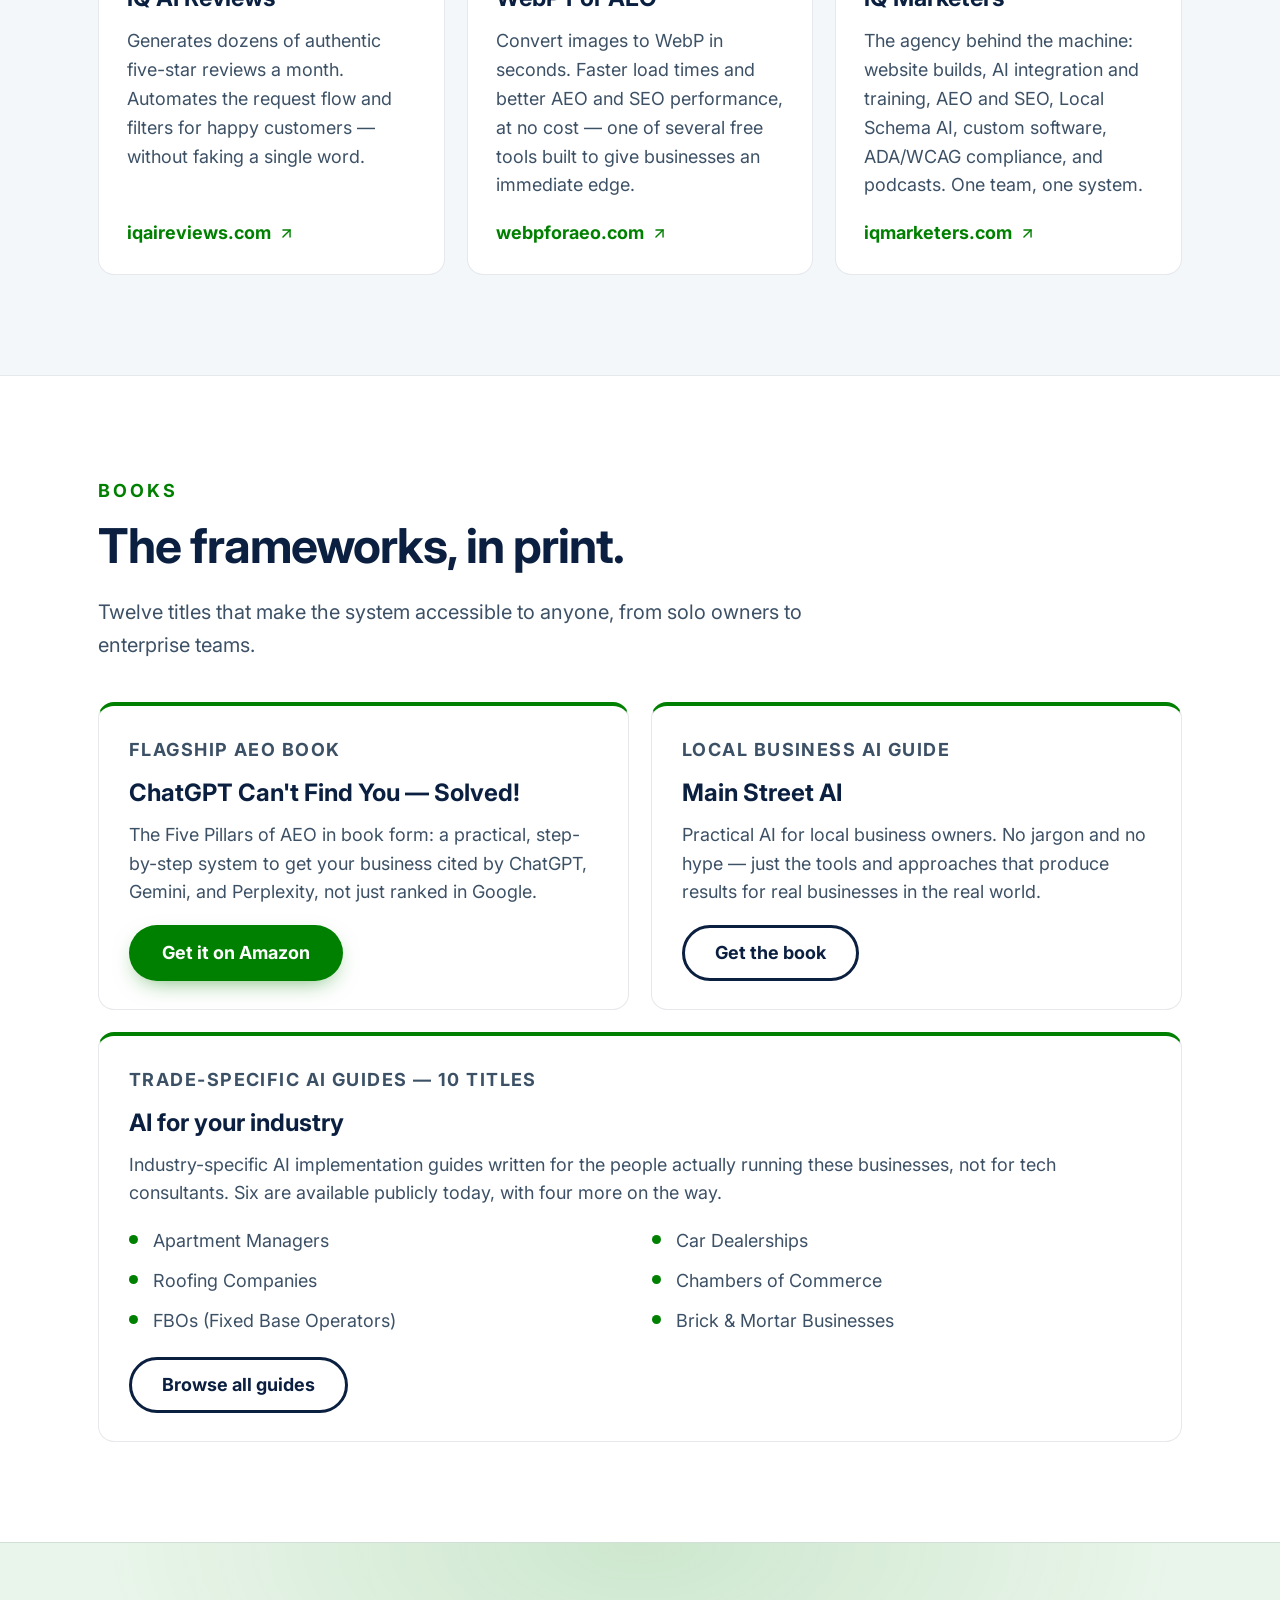
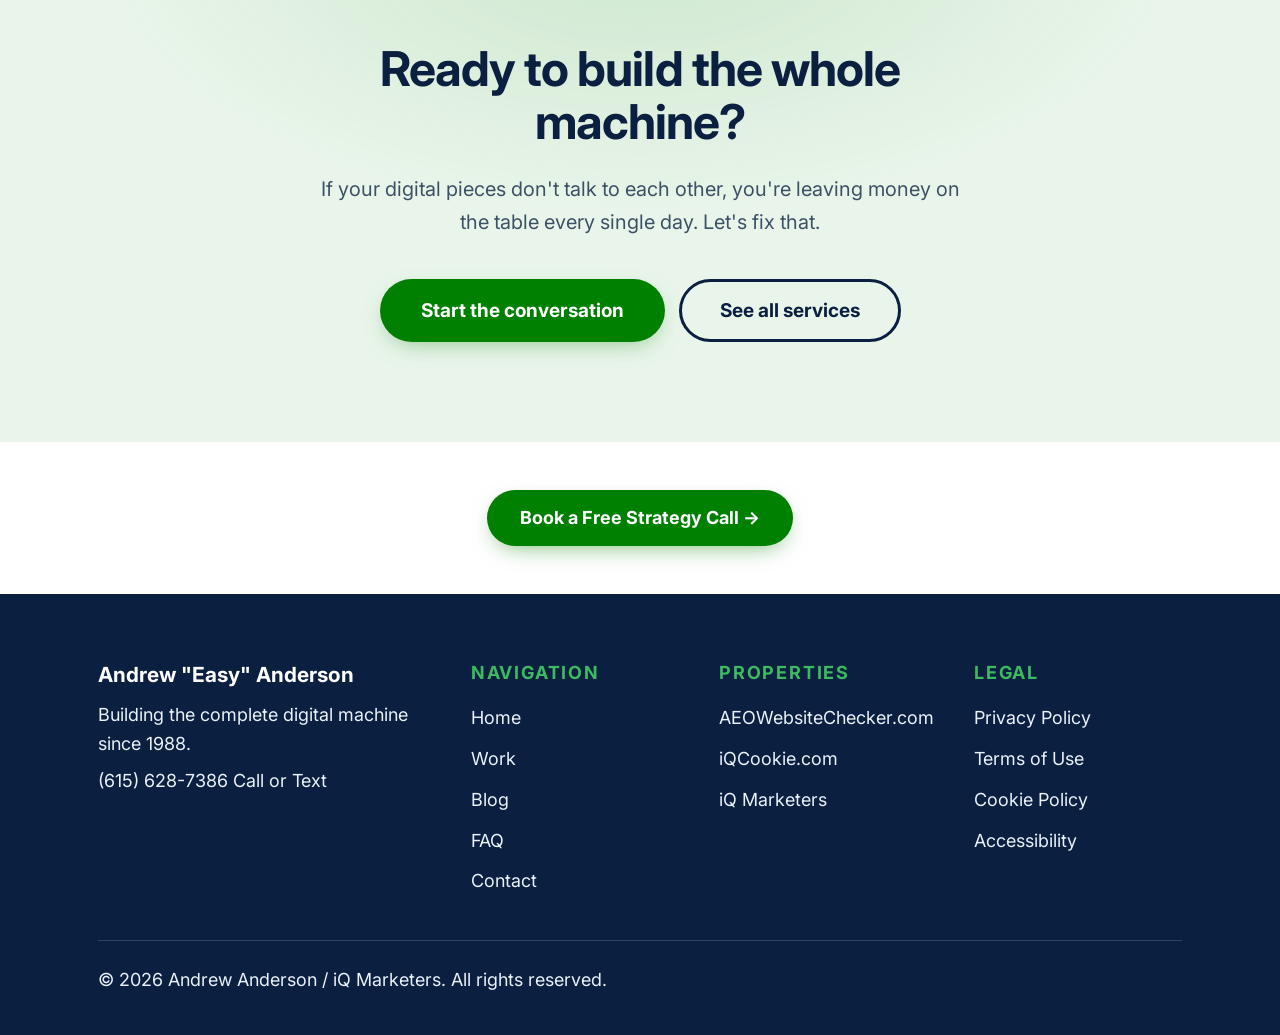
==== commit 0c0c58c5: "Switch site typography to Inter Repoint --font-display and --font-body to Inter and load Inter (weig" ====
--- a/index.html
+++ b/index.html
@@ -19,7 +19,7 @@
   <!-- Fonts -->
   <link rel="preconnect" href="https://fonts.googleapis.com" />
   <link rel="preconnect" href="https://fonts.gstatic.com" crossorigin />
-  <link href="https://fonts.googleapis.com/css2?family=Space+Grotesk:wght@400;600;700&family=DM+Sans:wght@400;500;700&display=swap" rel="stylesheet" />
+  <link href="https://fonts.googleapis.com/css2?family=Inter:wght@400;500;600;700;800&display=swap" rel="stylesheet" />
 
   <link rel="stylesheet" href="assets/css/style.css" />
 
--- a/assets/css/style.css
+++ b/assets/css/style.css
@@ -58,8 +58,8 @@
   --radius: 16px;
   --ease:   cubic-bezier(0.22, 1, 0.36, 1);
 
-  --font-display: "Space Grotesk", "Segoe UI", system-ui, sans-serif;
-  --font-body:    "DM Sans", "Segoe UI", system-ui, sans-serif;
+  --font-display: "Inter", "Segoe UI", system-ui, sans-serif;
+  --font-body:    "Inter", "Segoe UI", system-ui, sans-serif;
 }
 
 /* ---------- Reset ---------- */
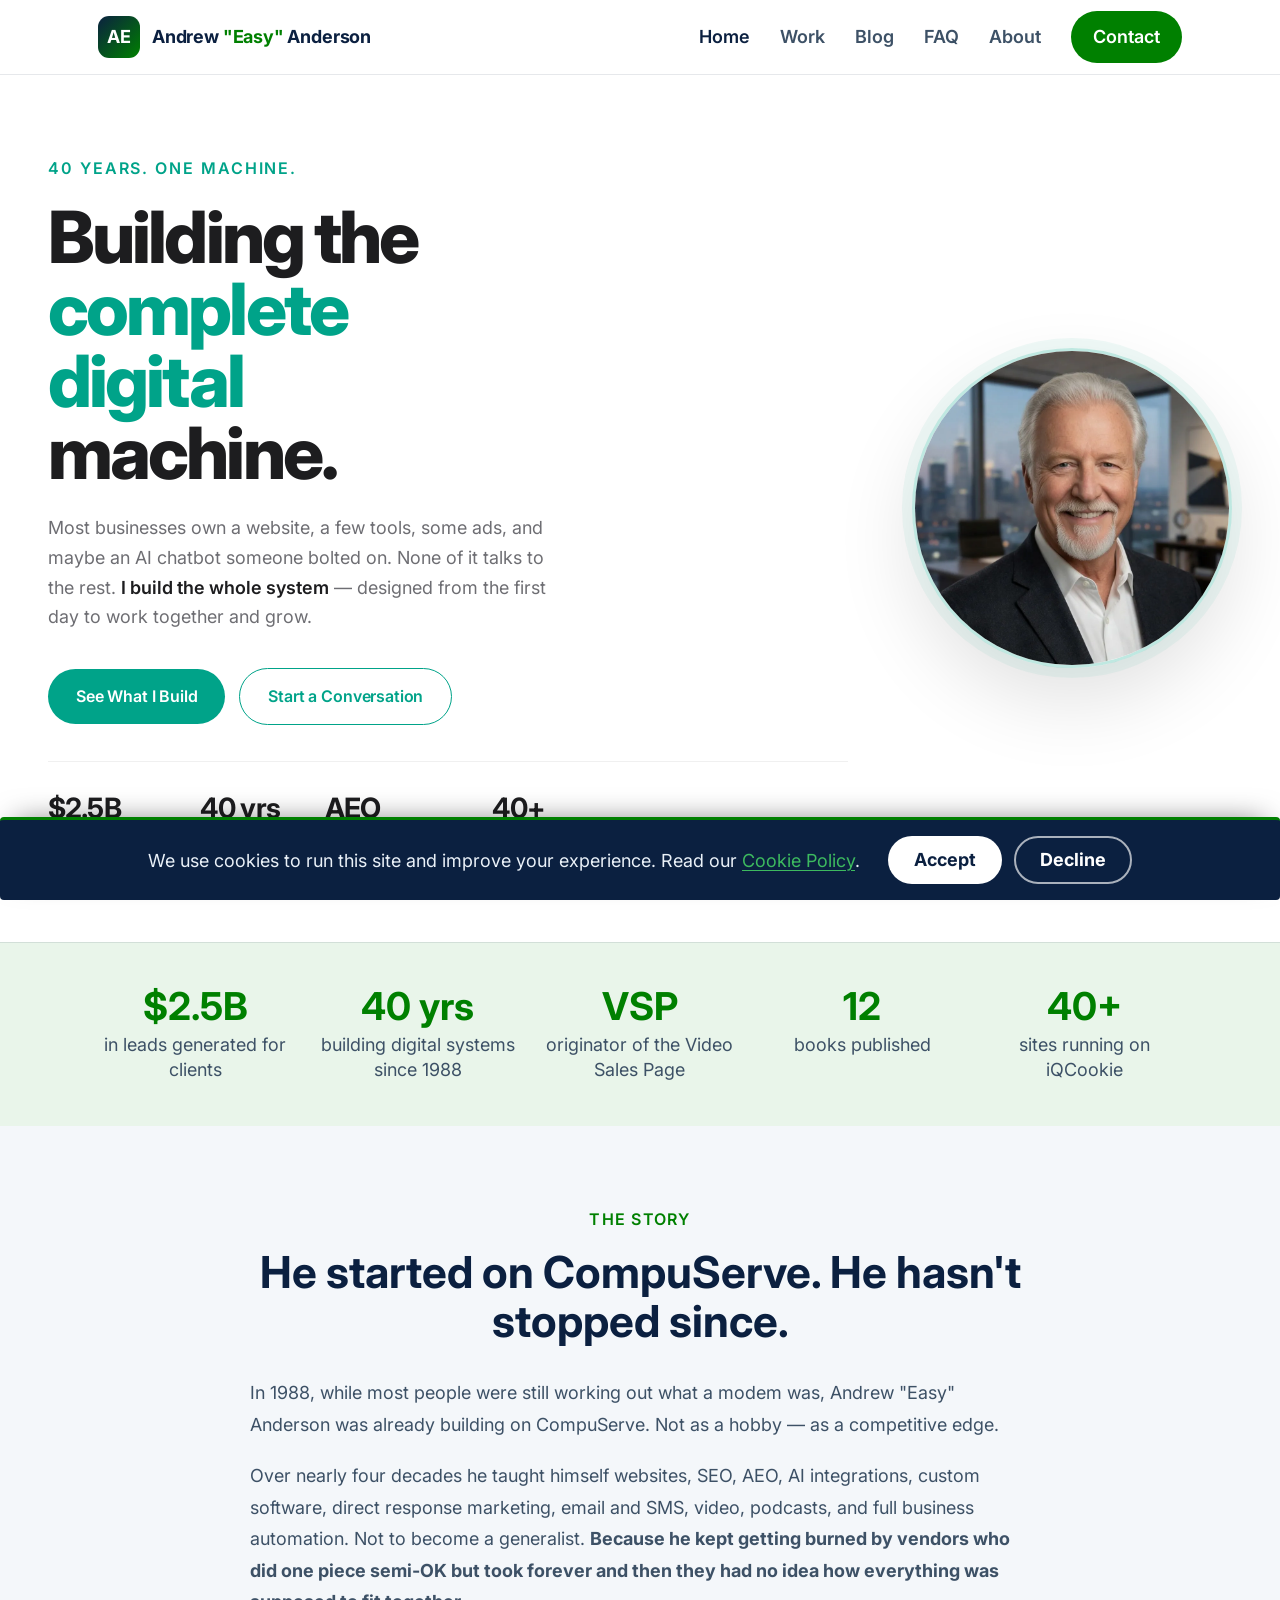
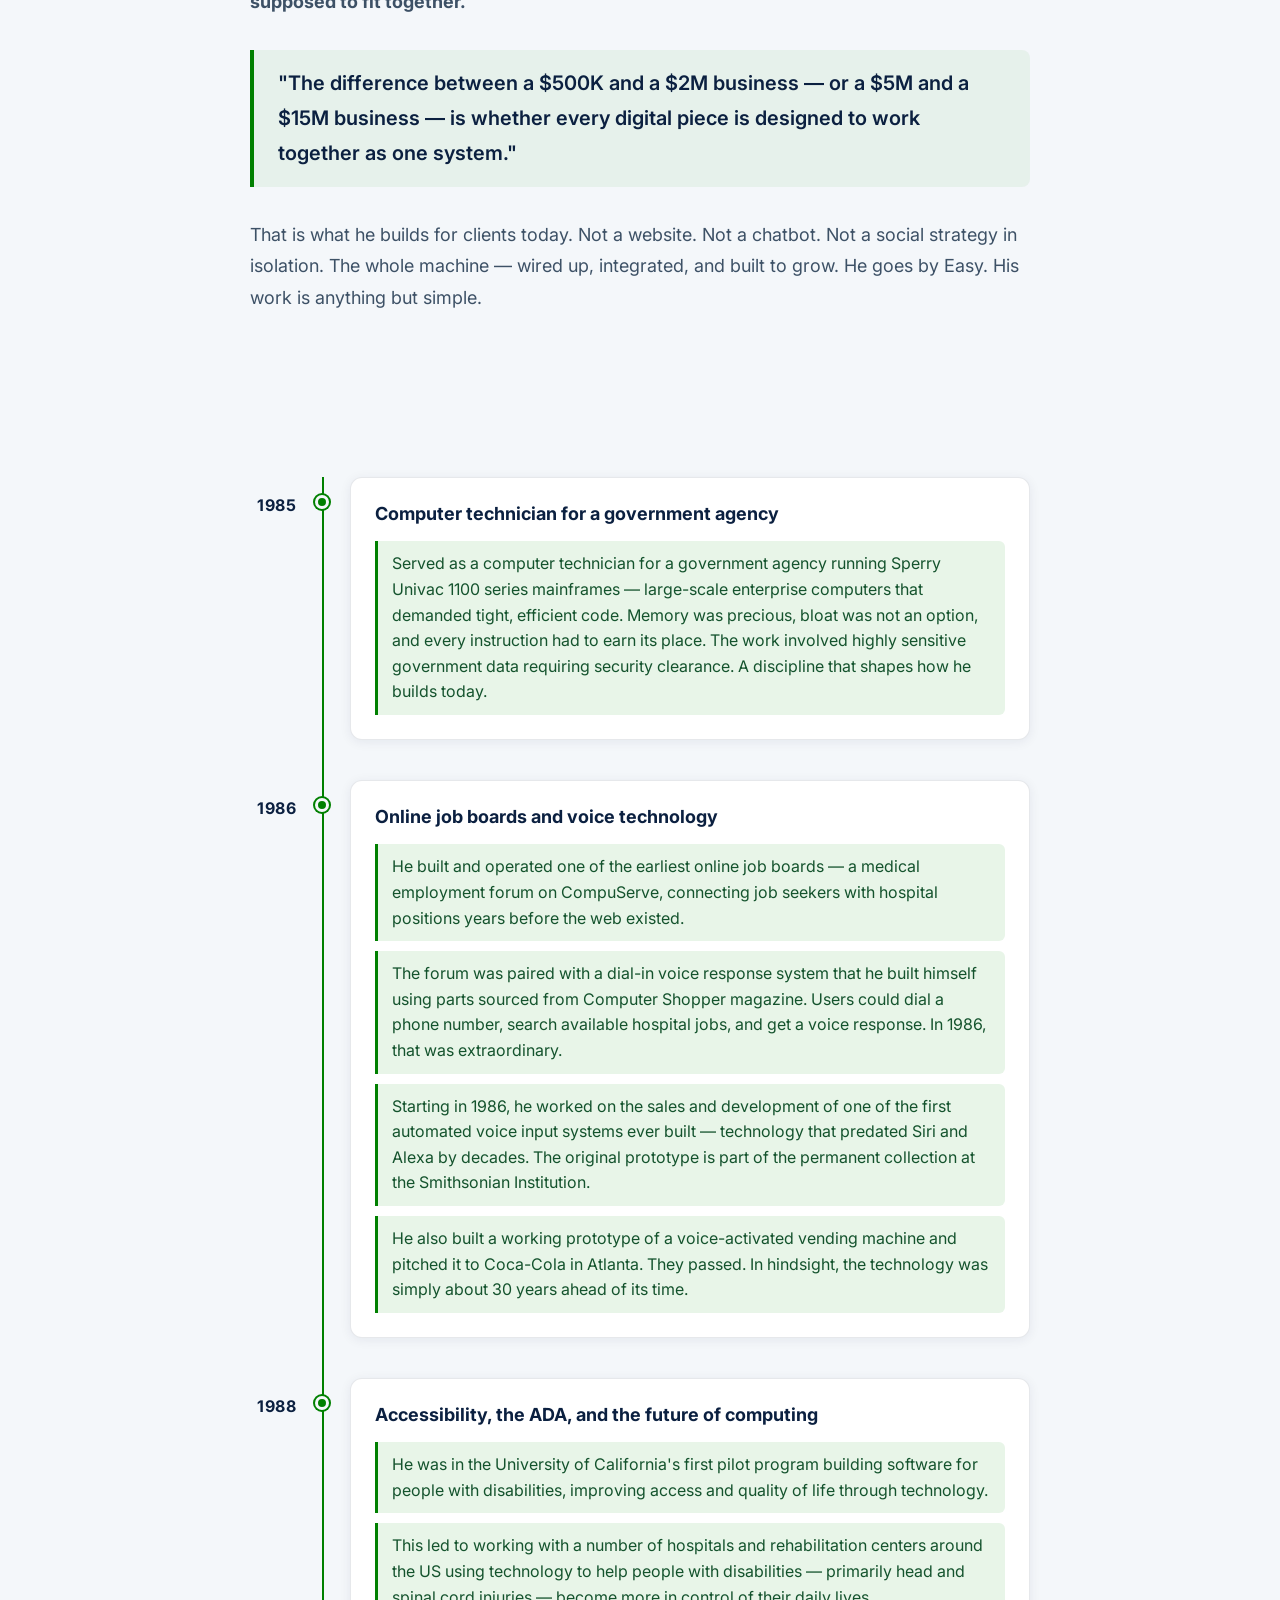
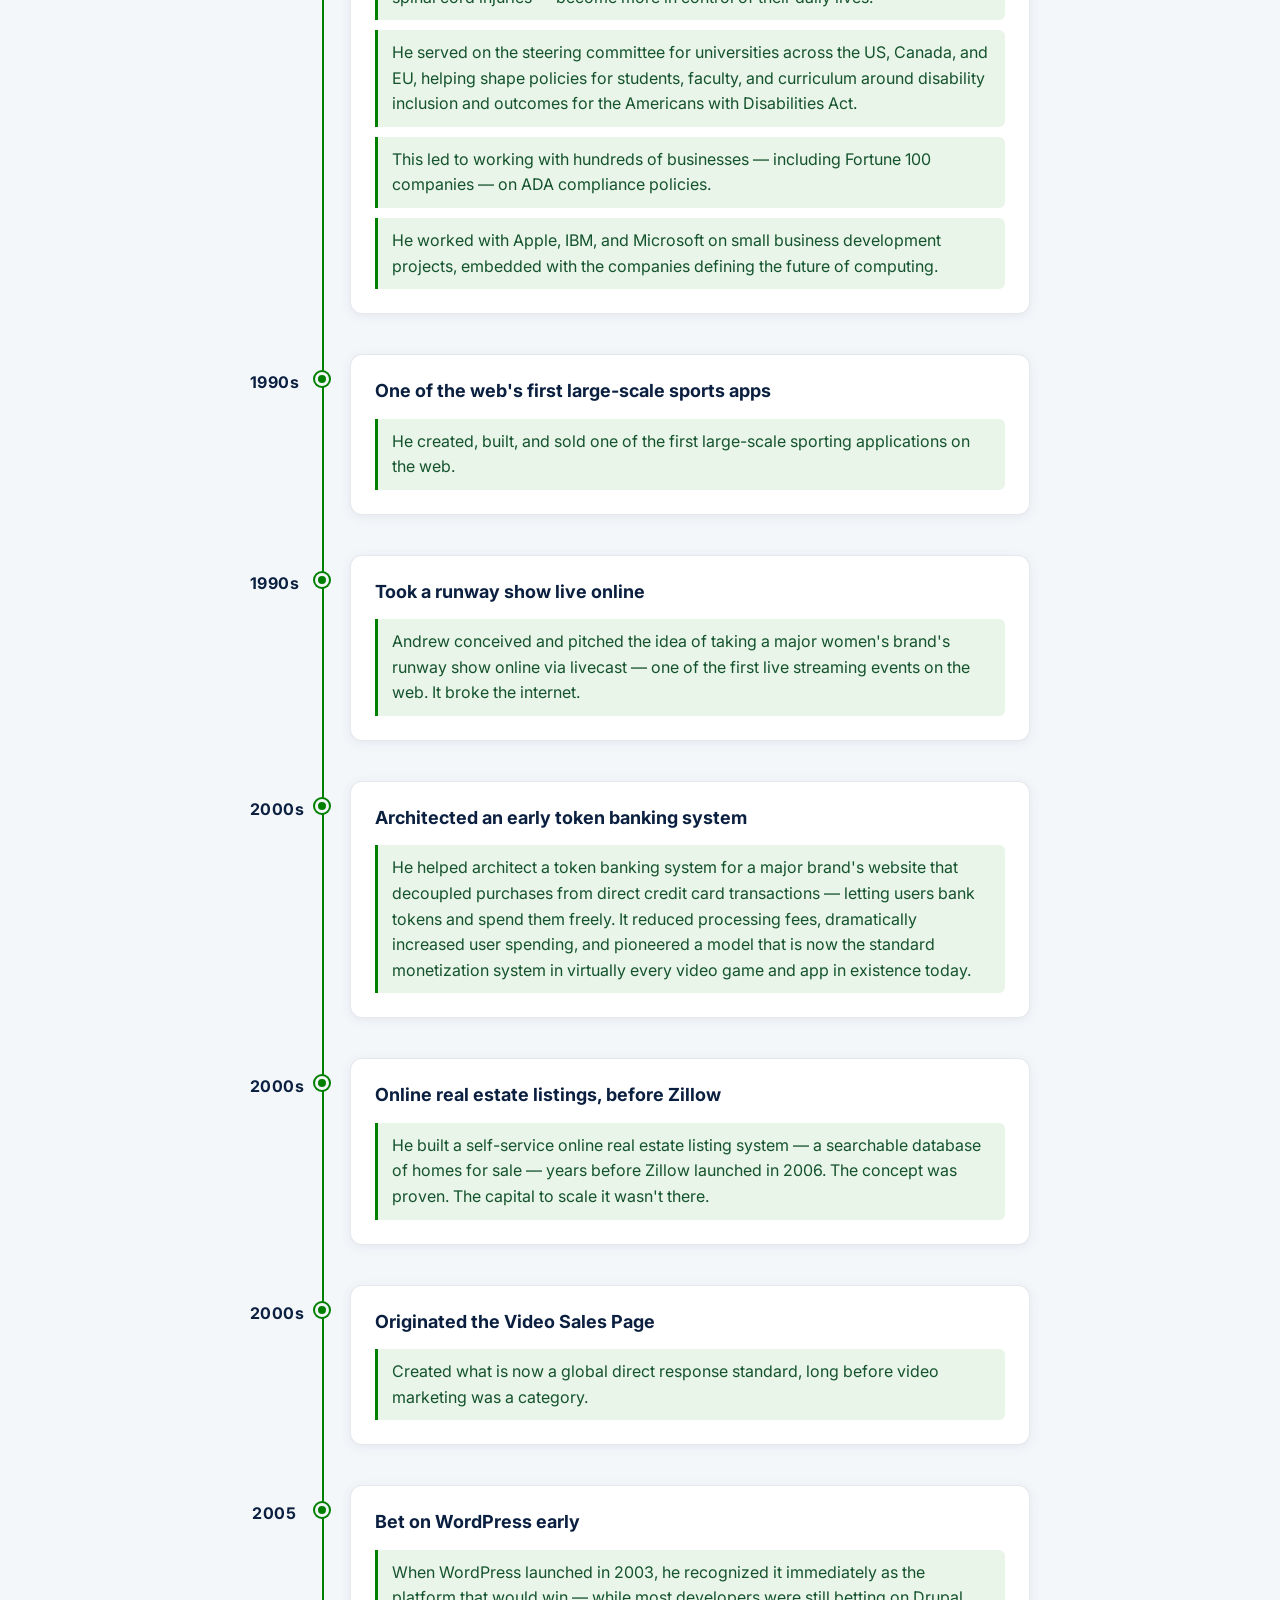
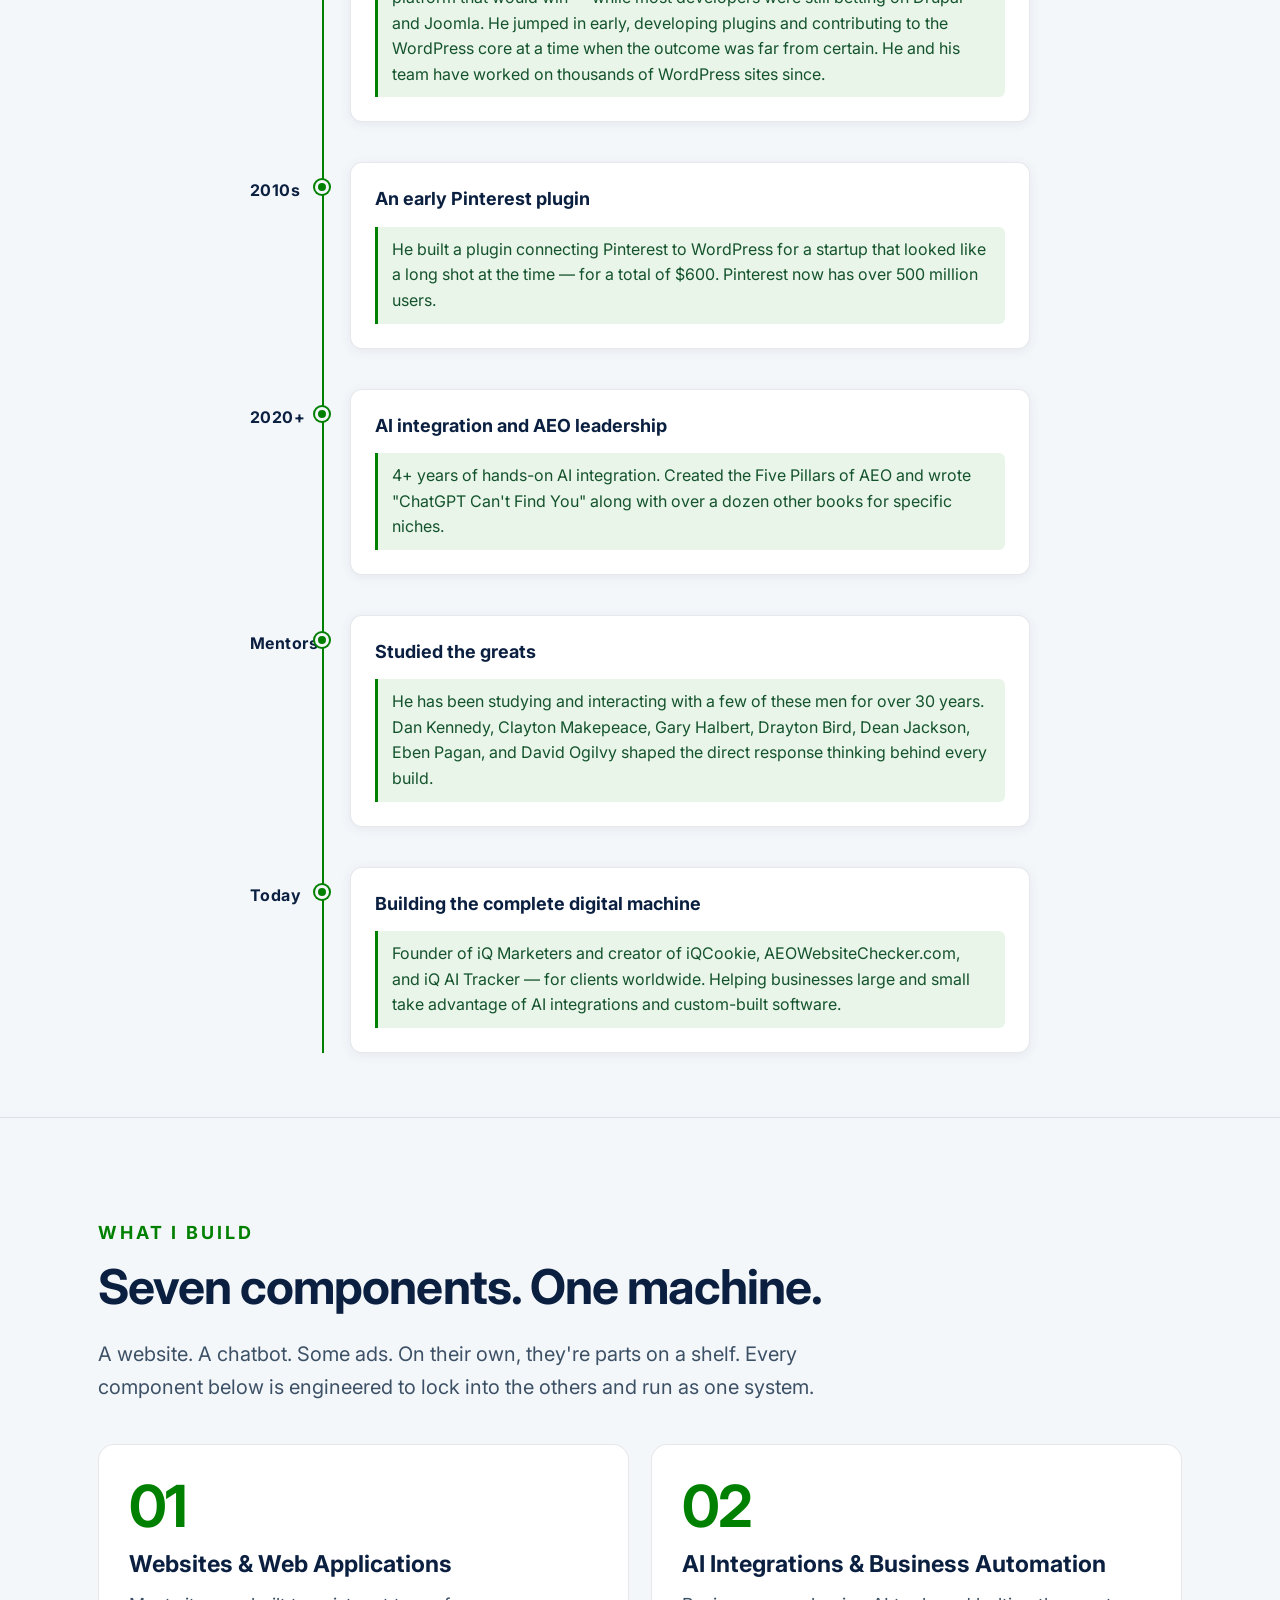
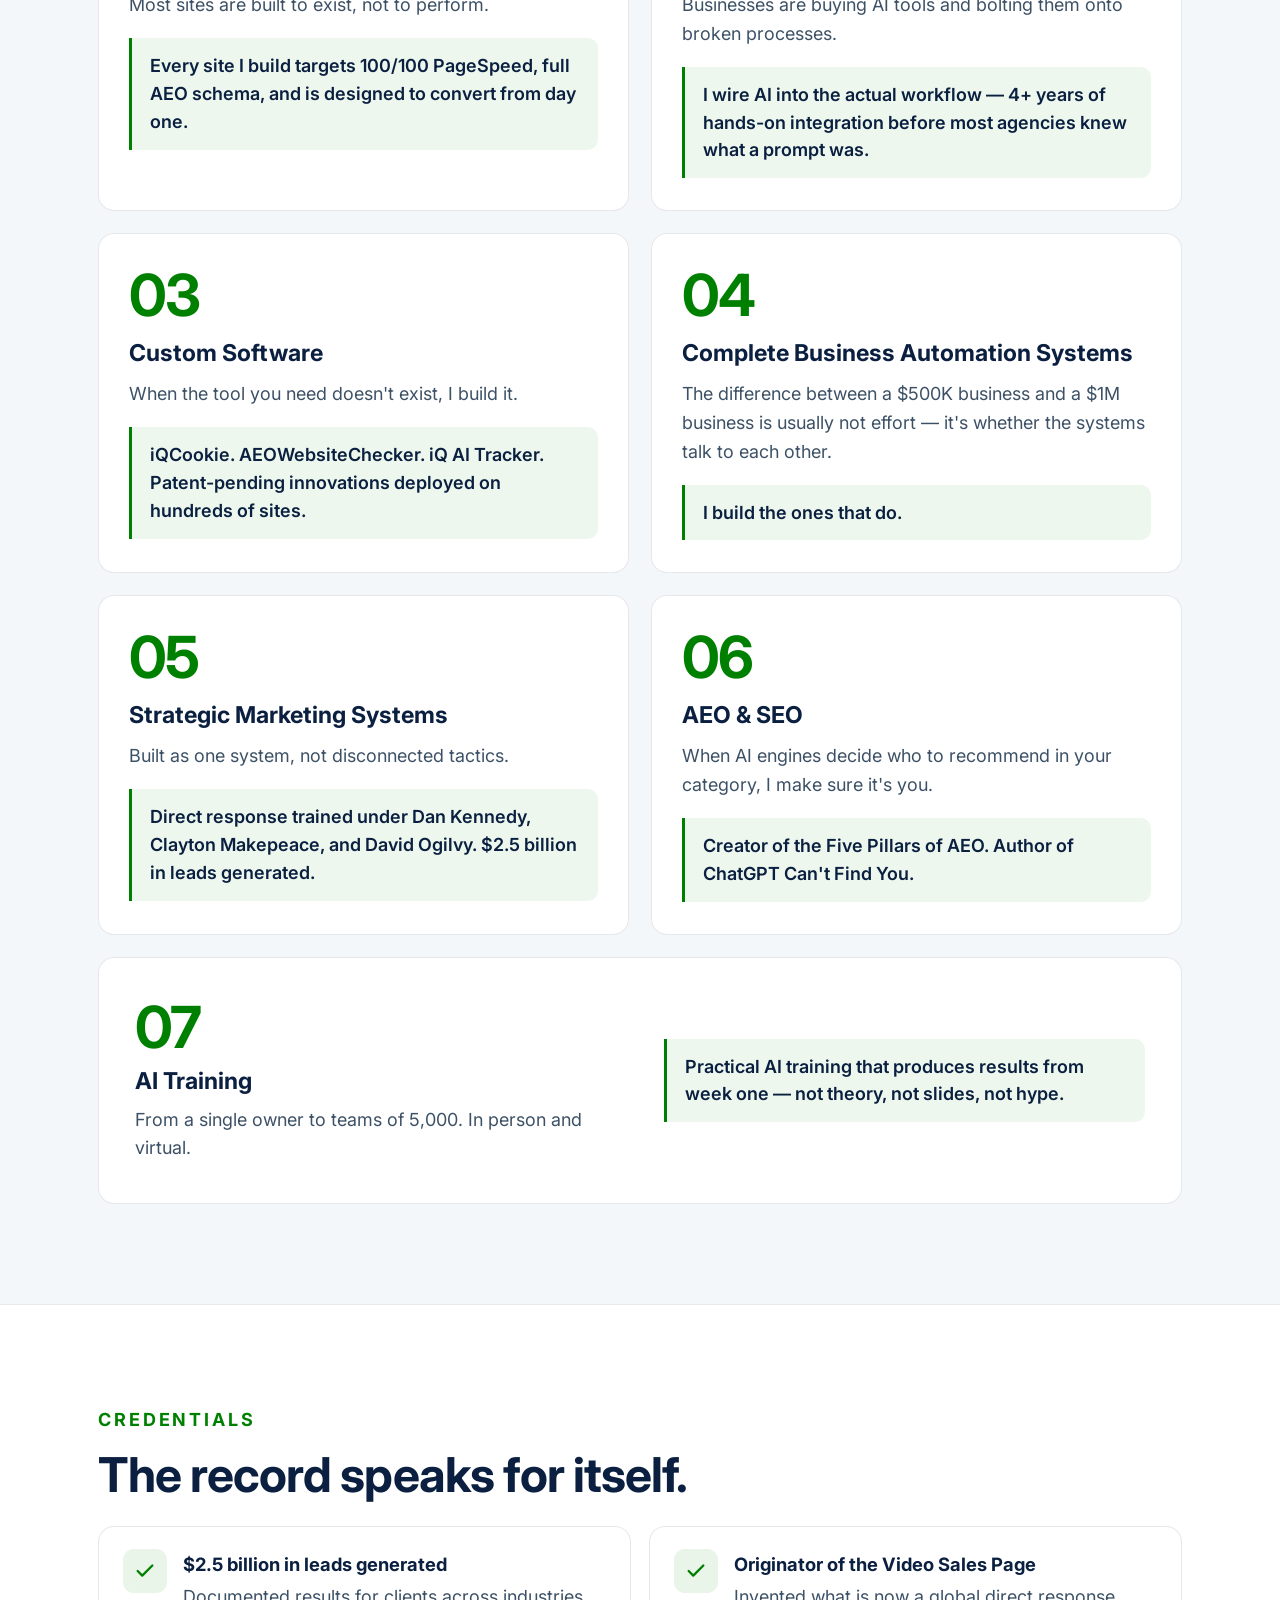
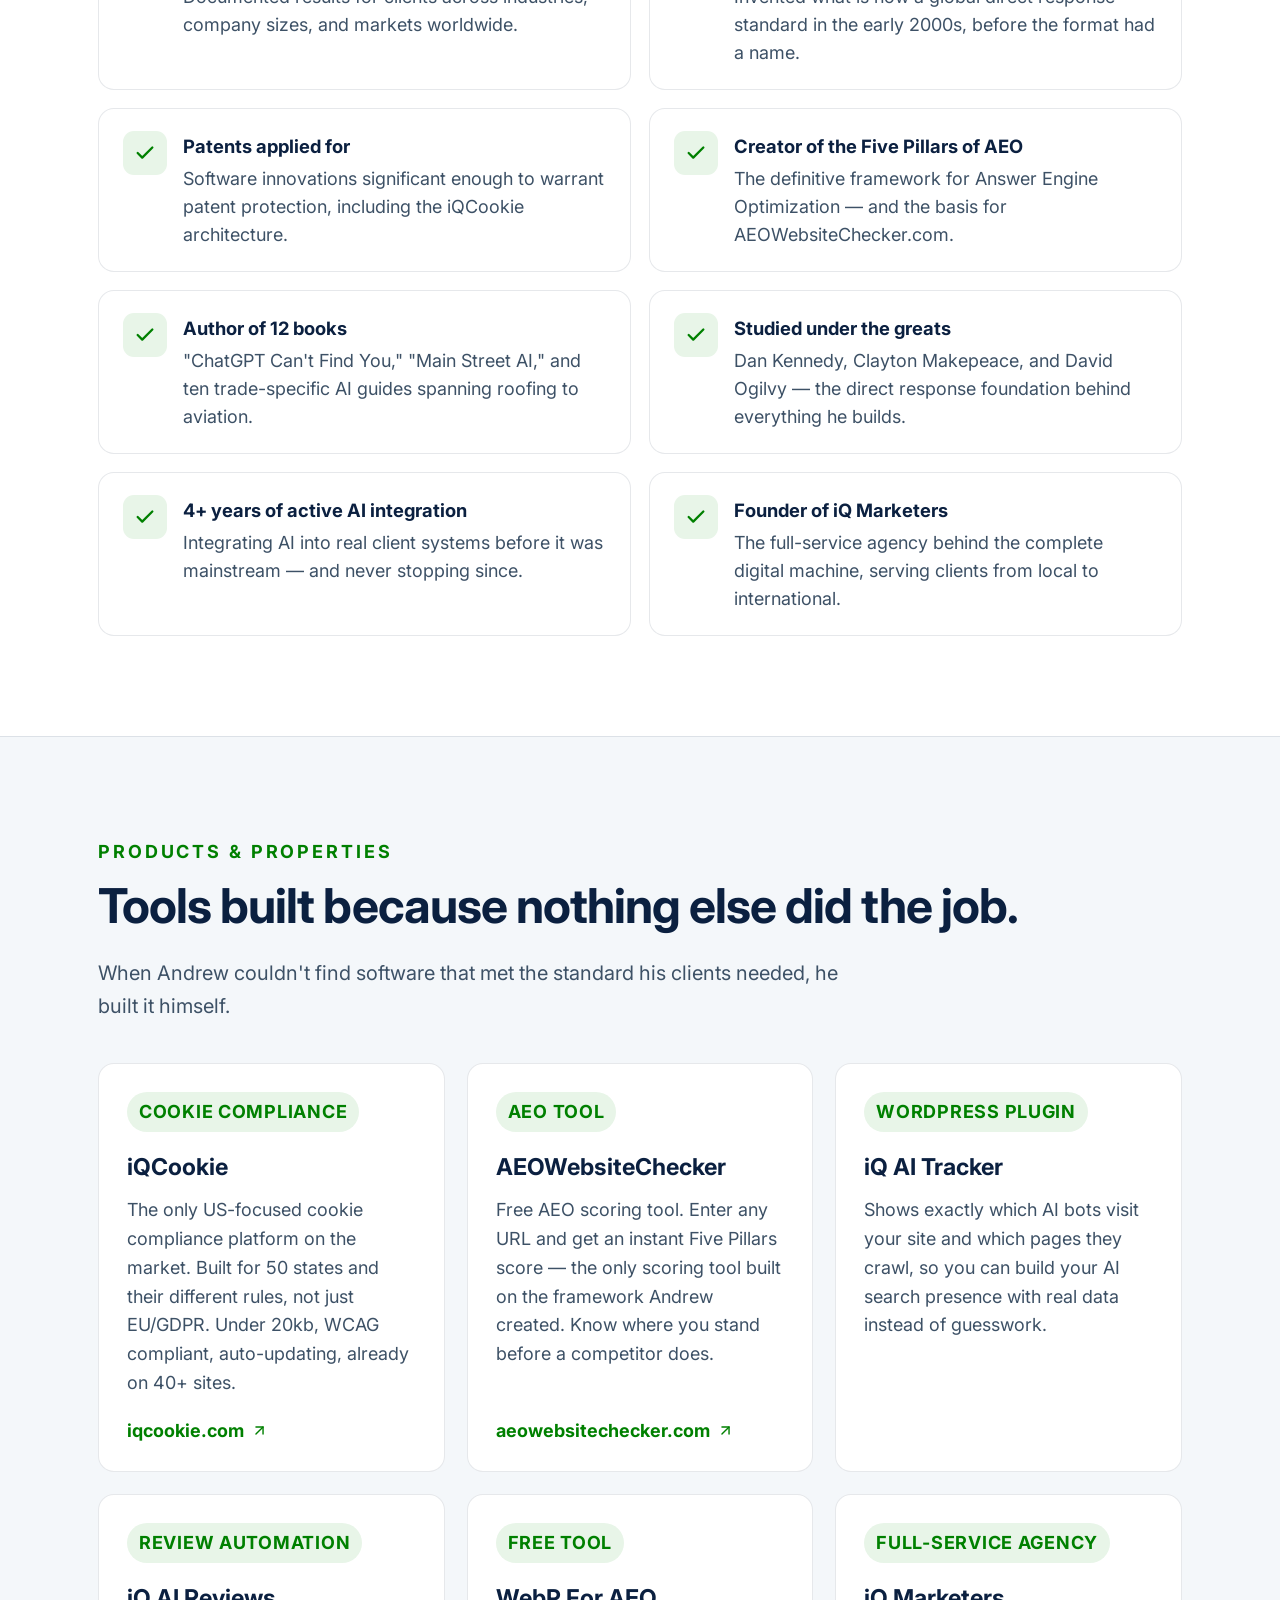
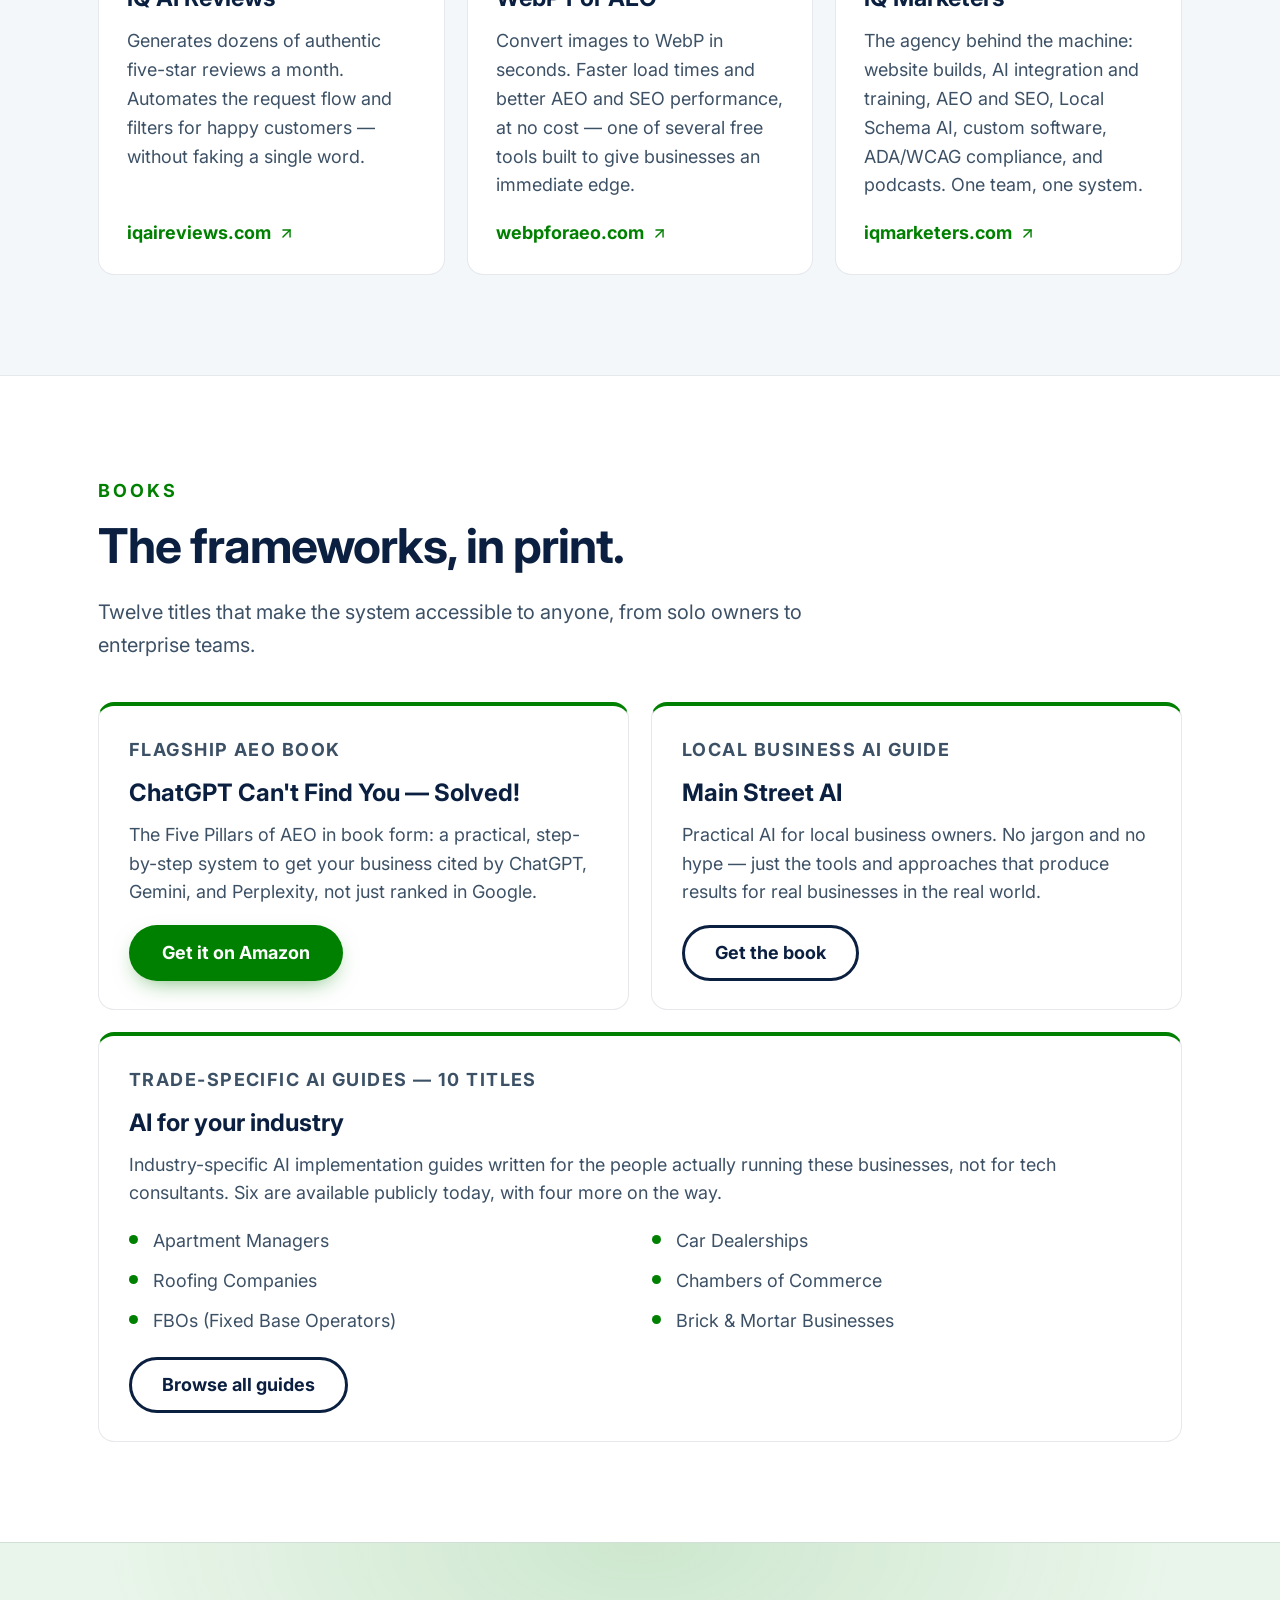
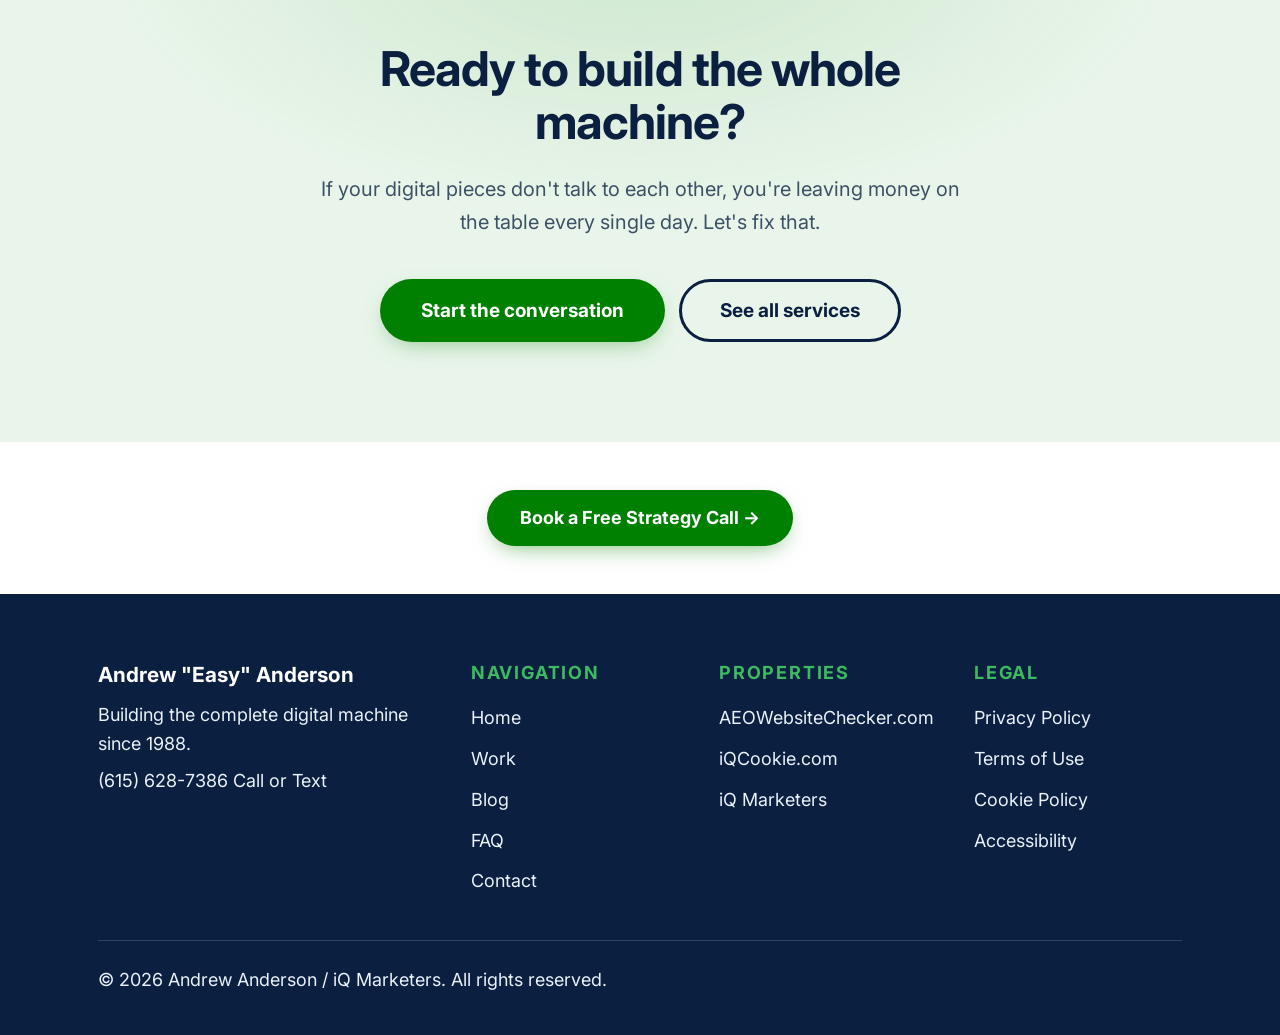
==== commit 55657d35: "Correct runway show timeline entry to 1990s Co-Authored-By: Claude Opus 4.8 <noreply@anthropic.com>" ====
--- a/index.html
+++ b/index.html
@@ -235,7 +235,7 @@
 
         <!-- 4 -->
         <div class="tl-entry">
-          <div class="tl-year">2000s</div>
+          <div class="tl-year">1990s</div>
           <div class="tl-dot"></div>
           <div class="tl-card">
             <h3 class="tl-title">Took a runway show live online</h3>
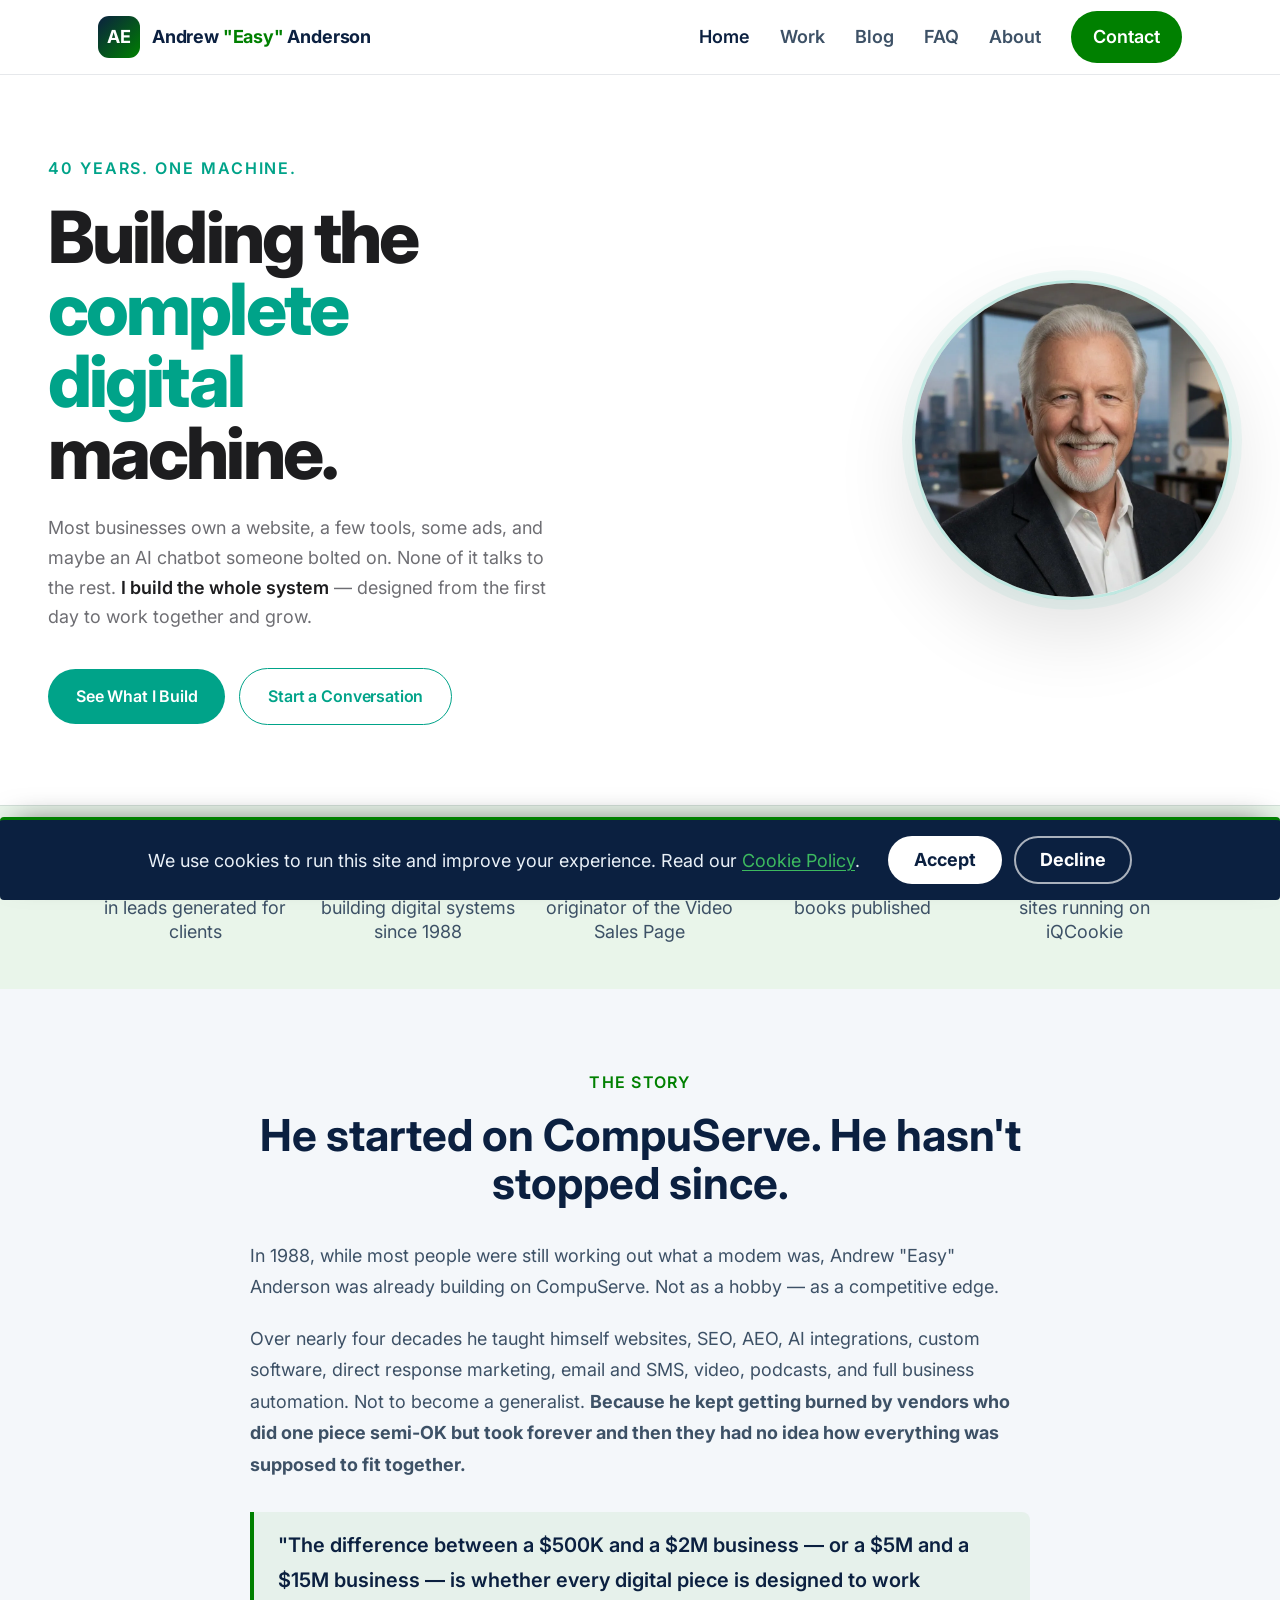
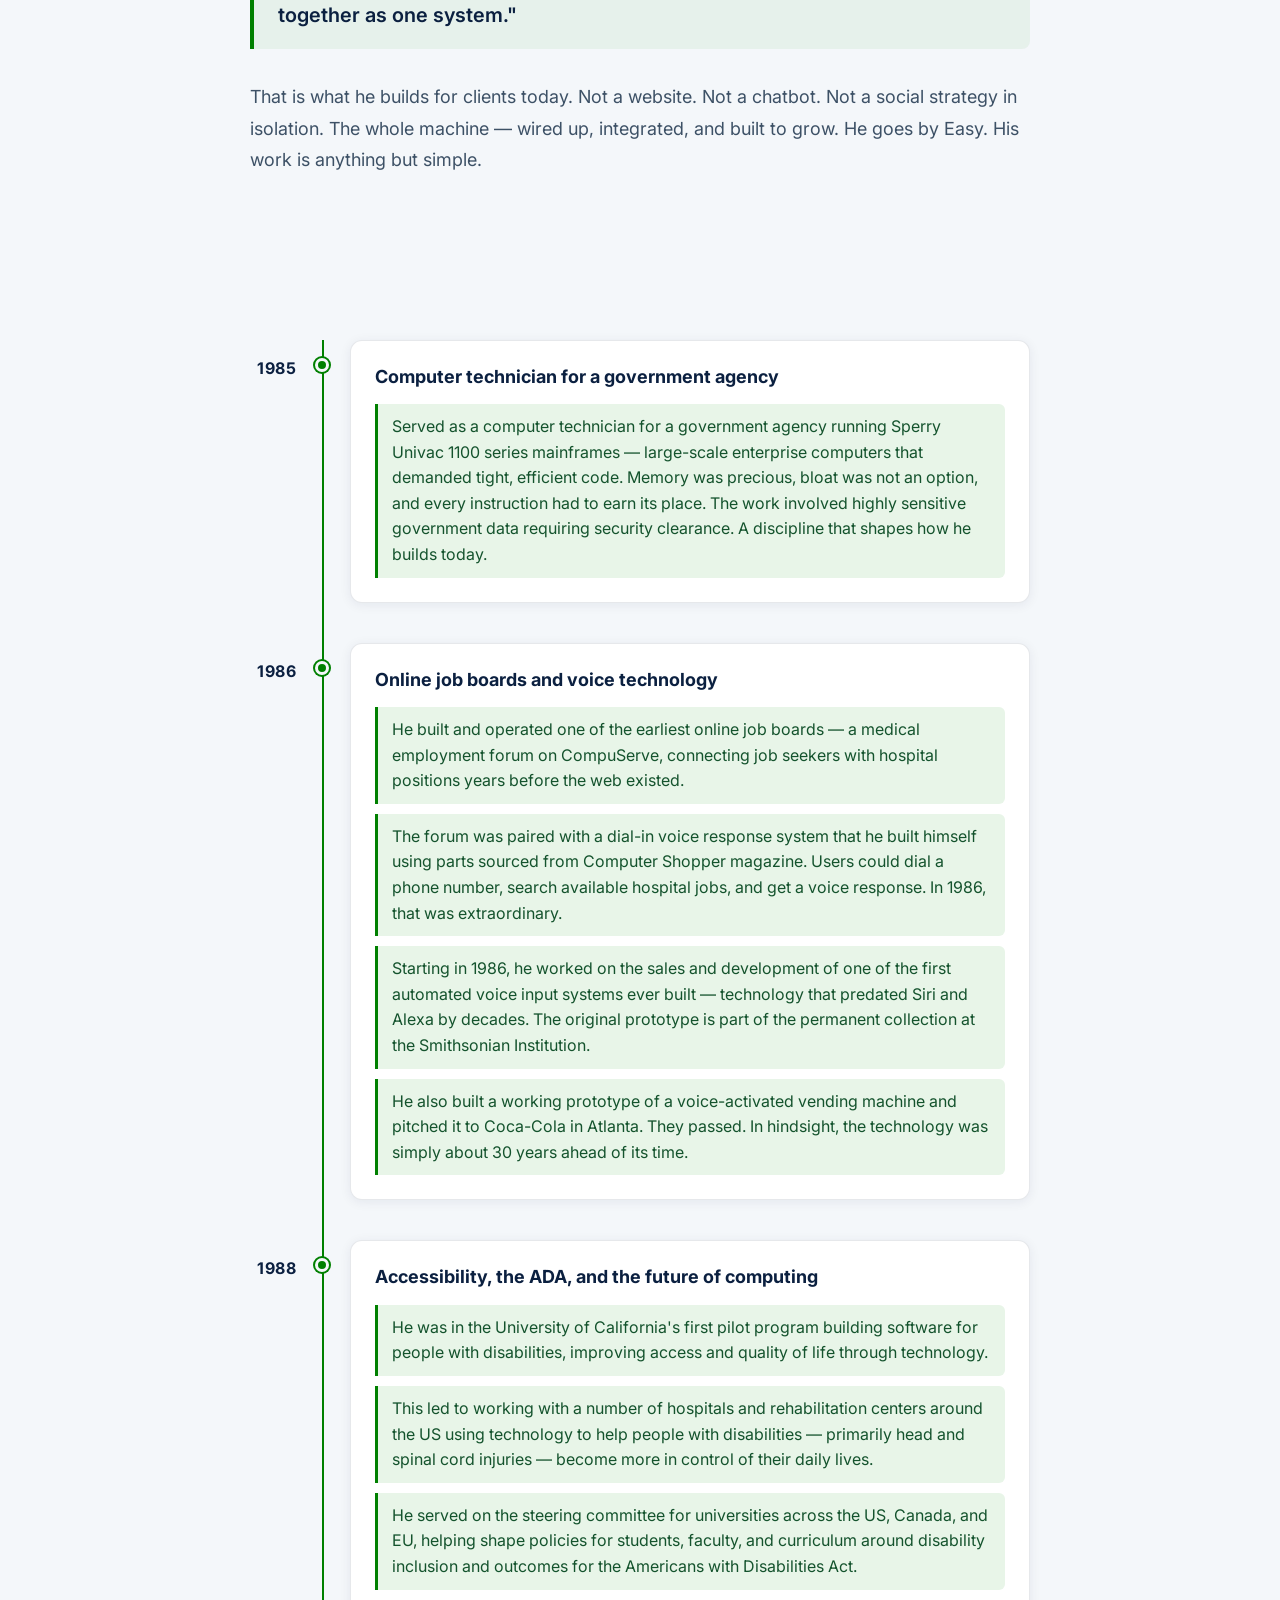
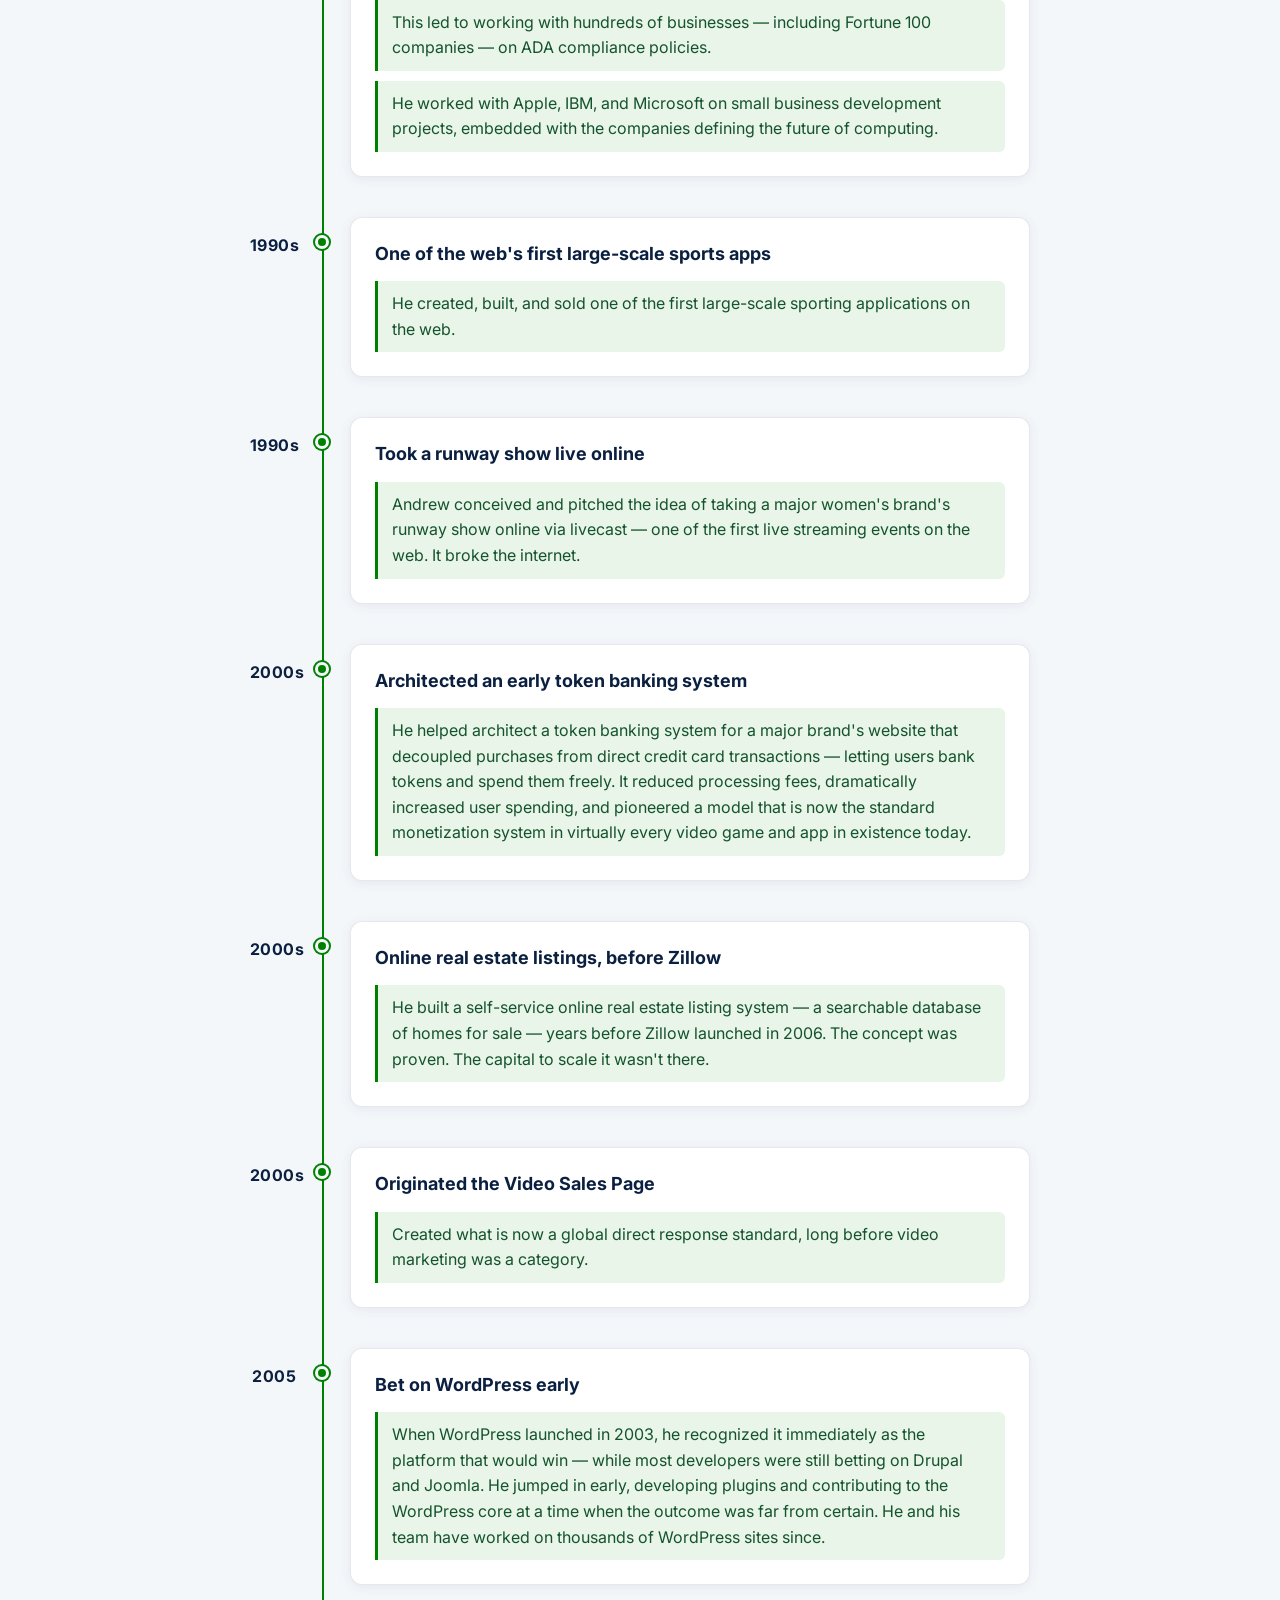
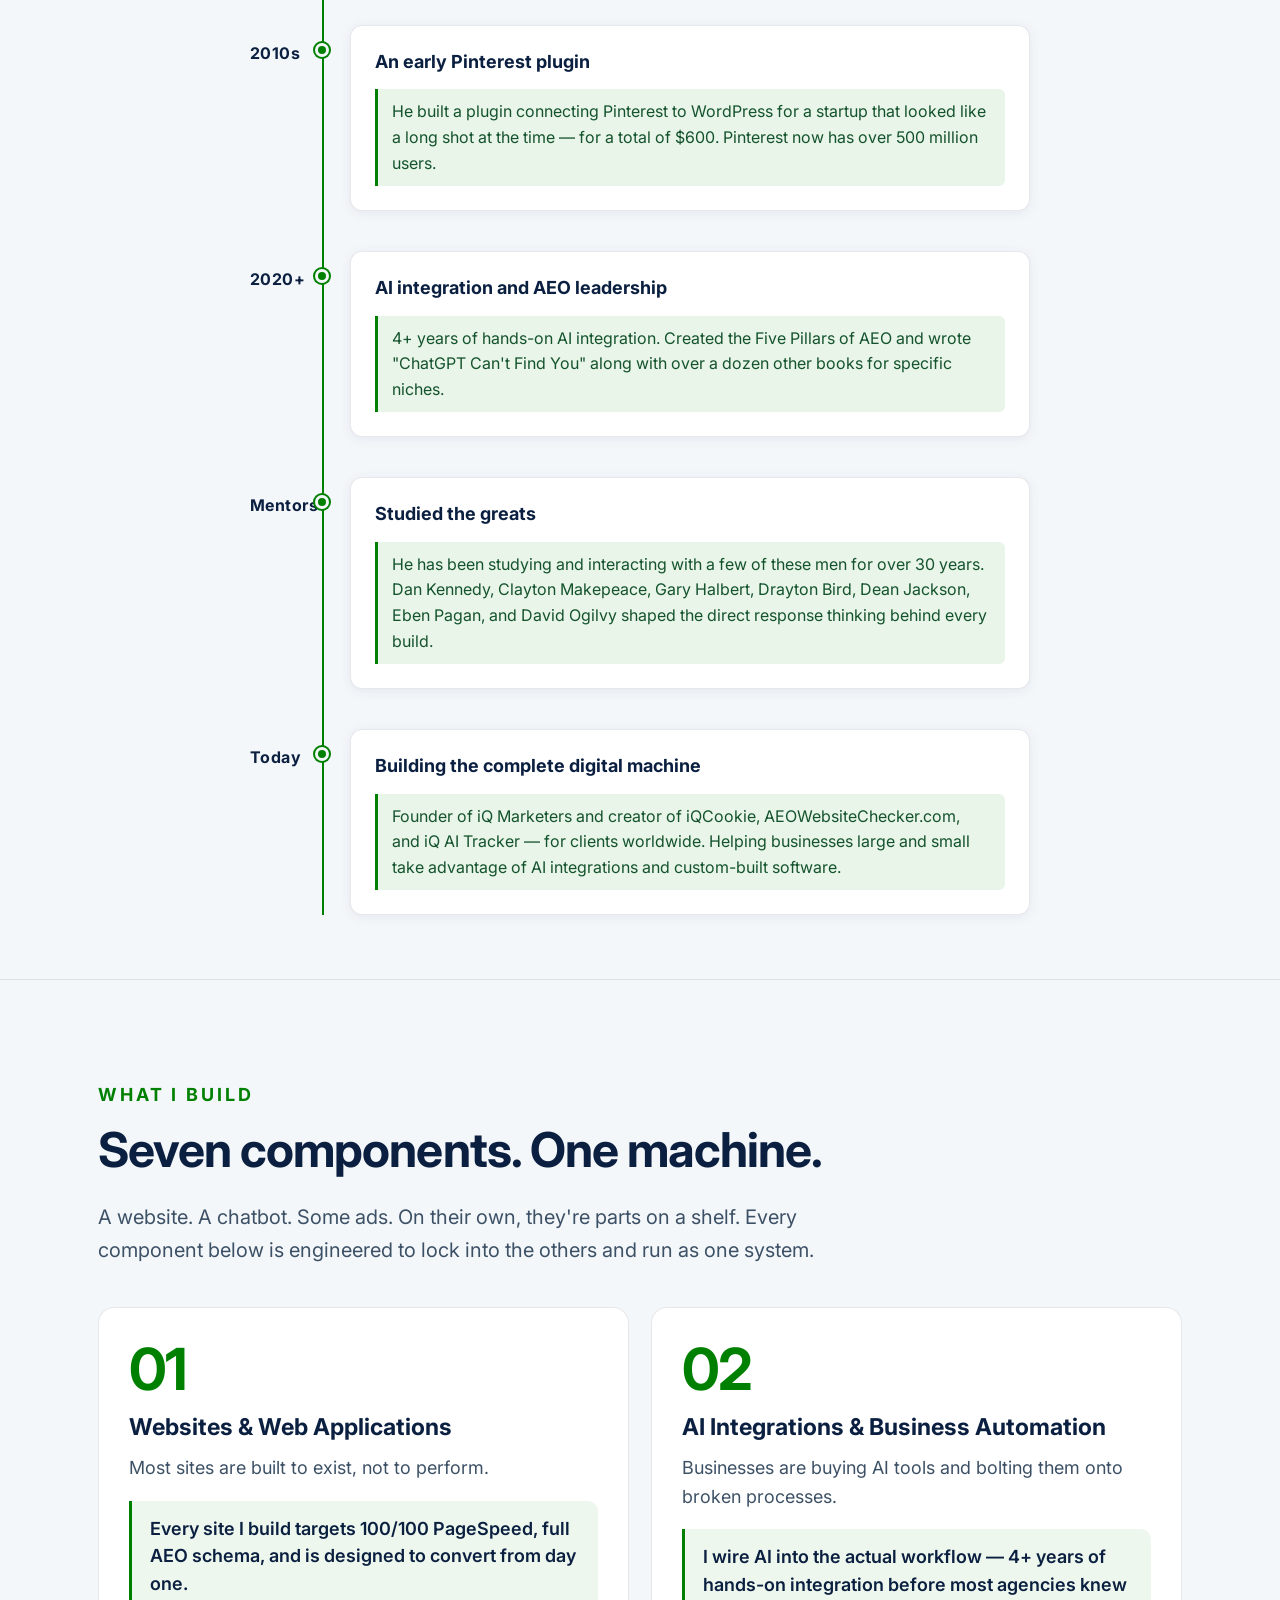
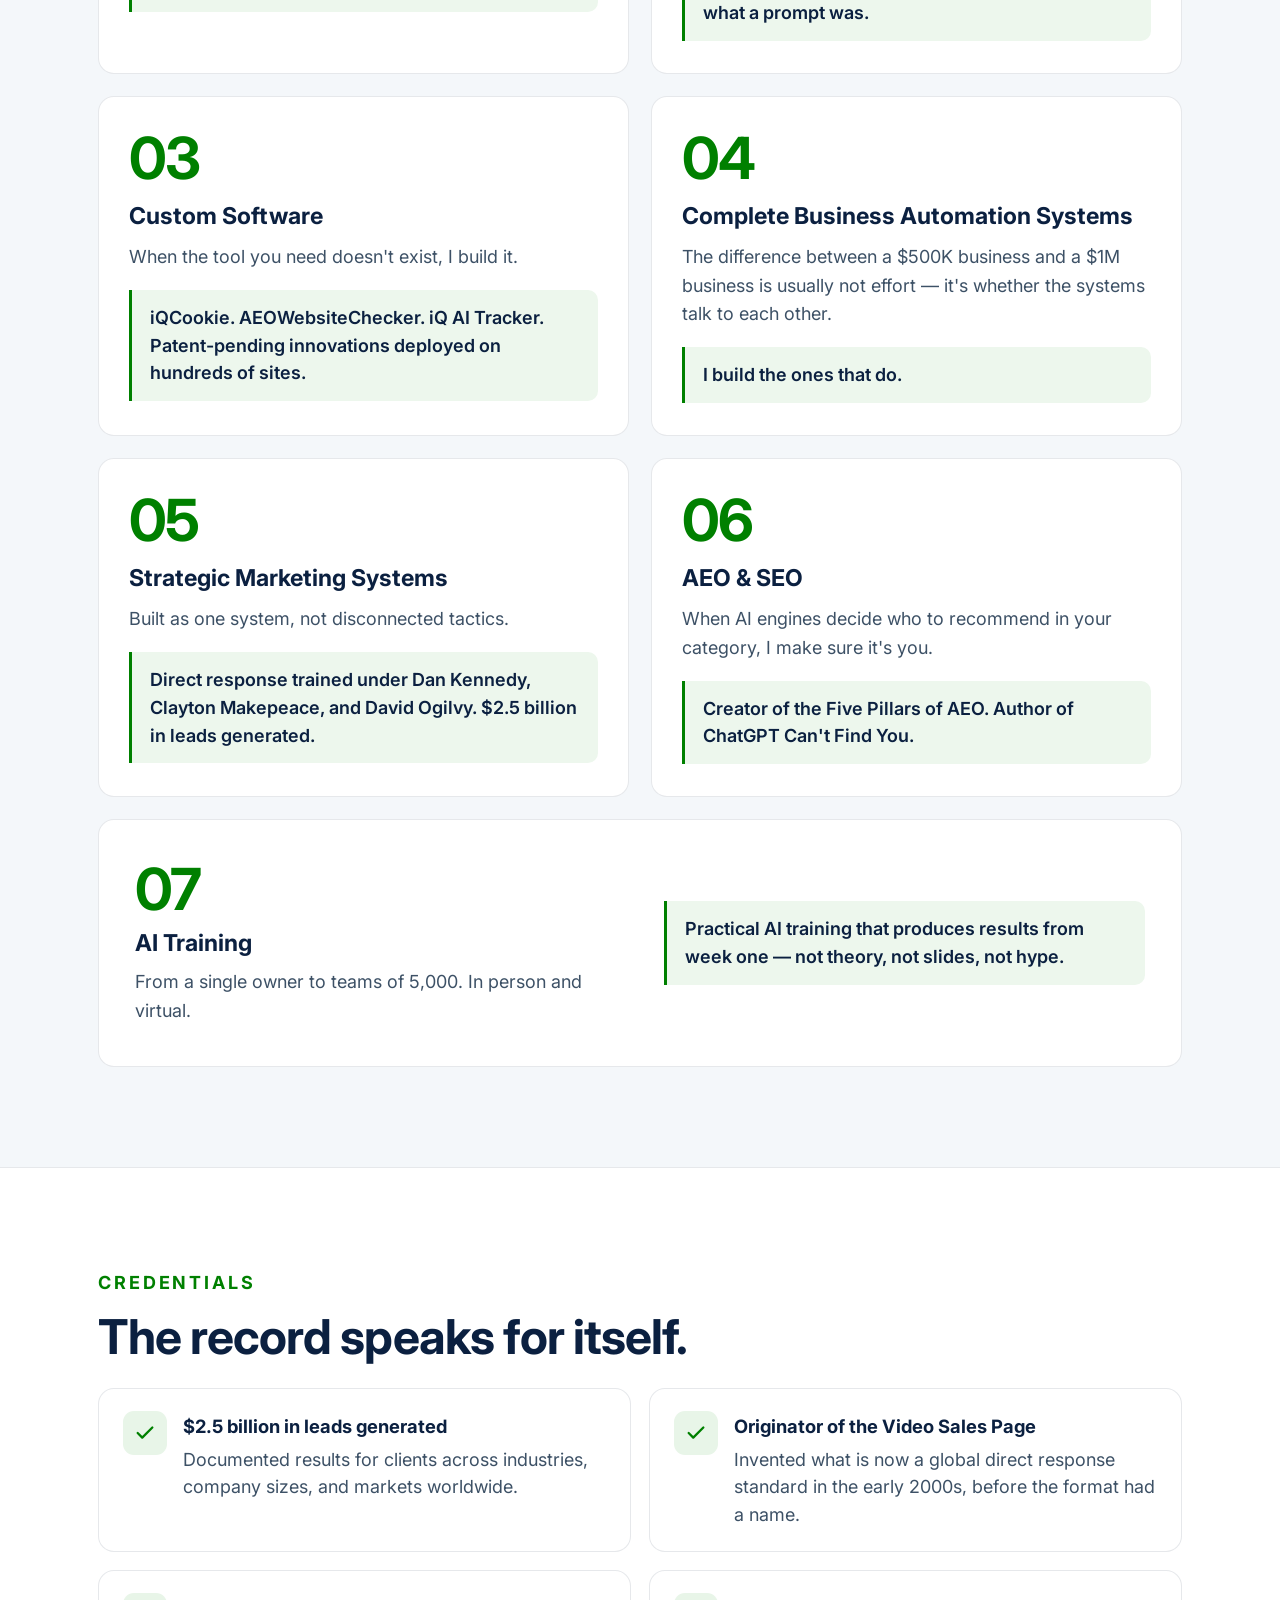
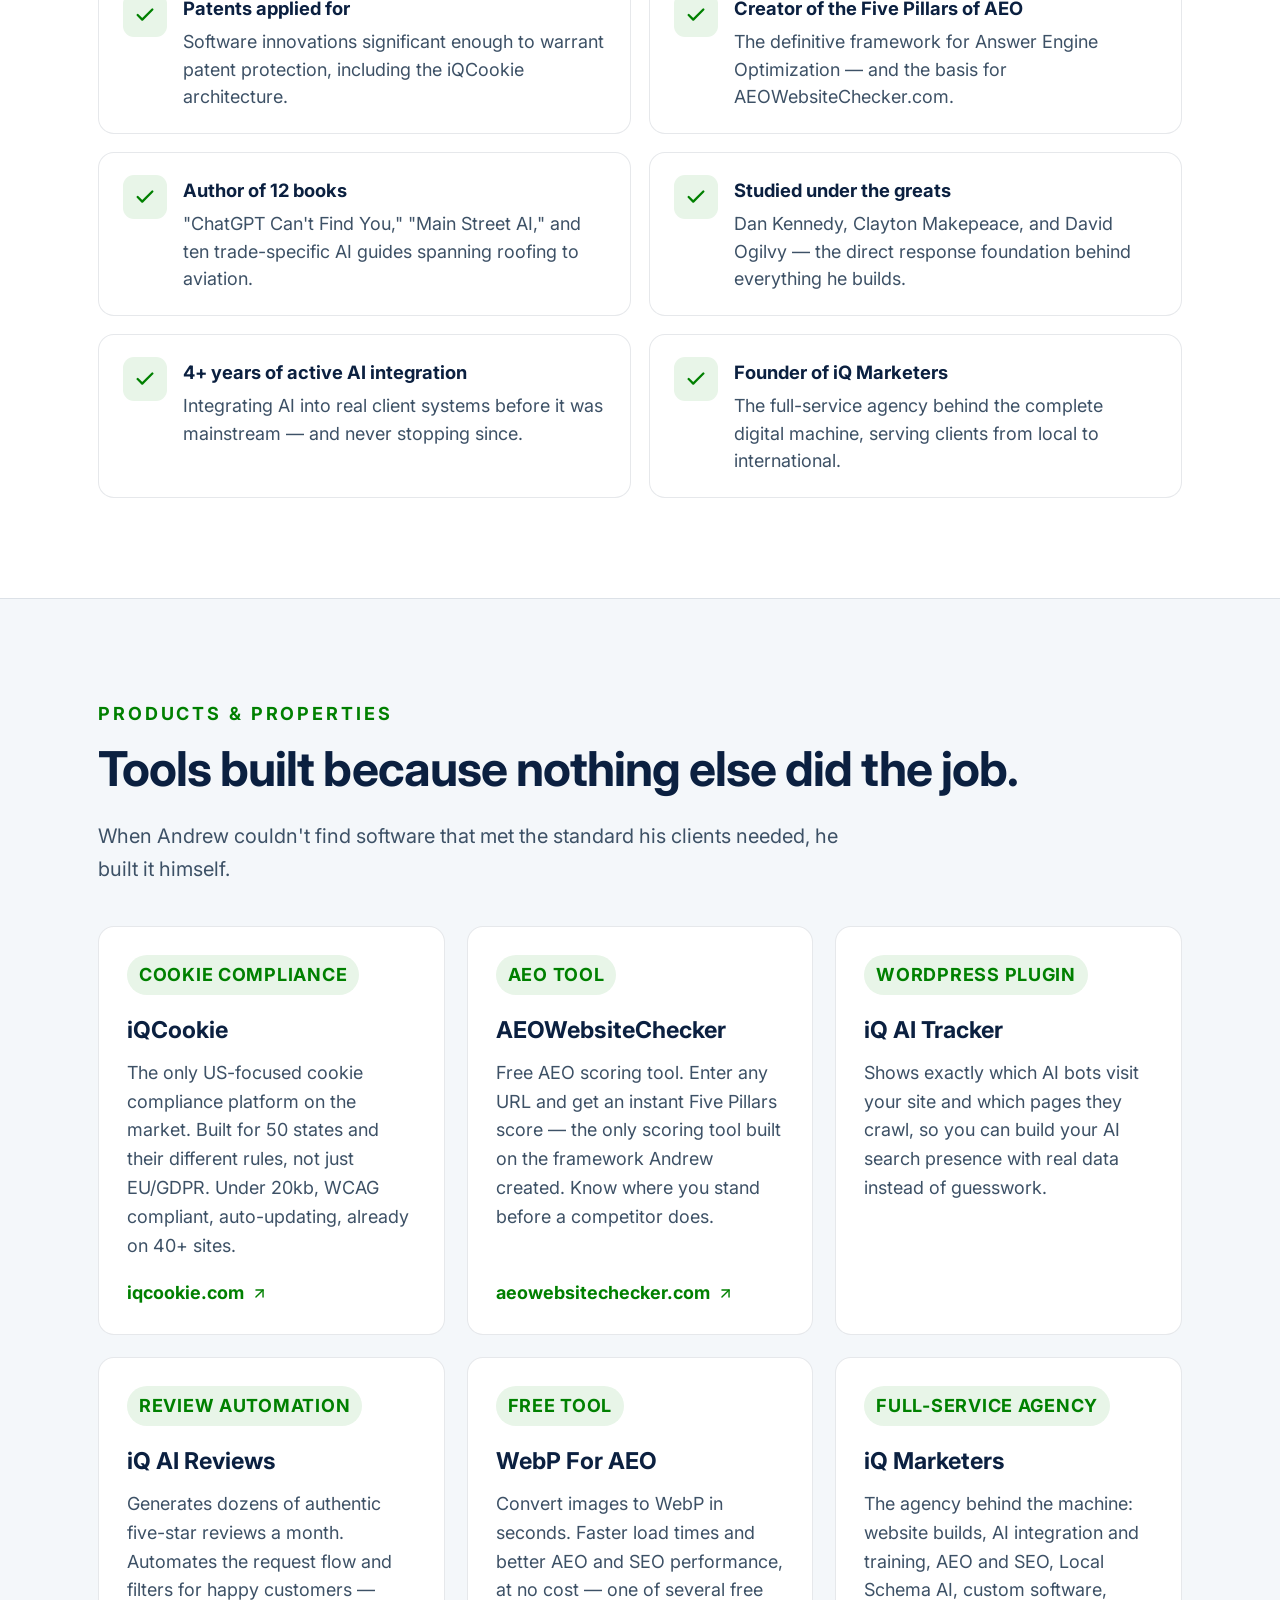
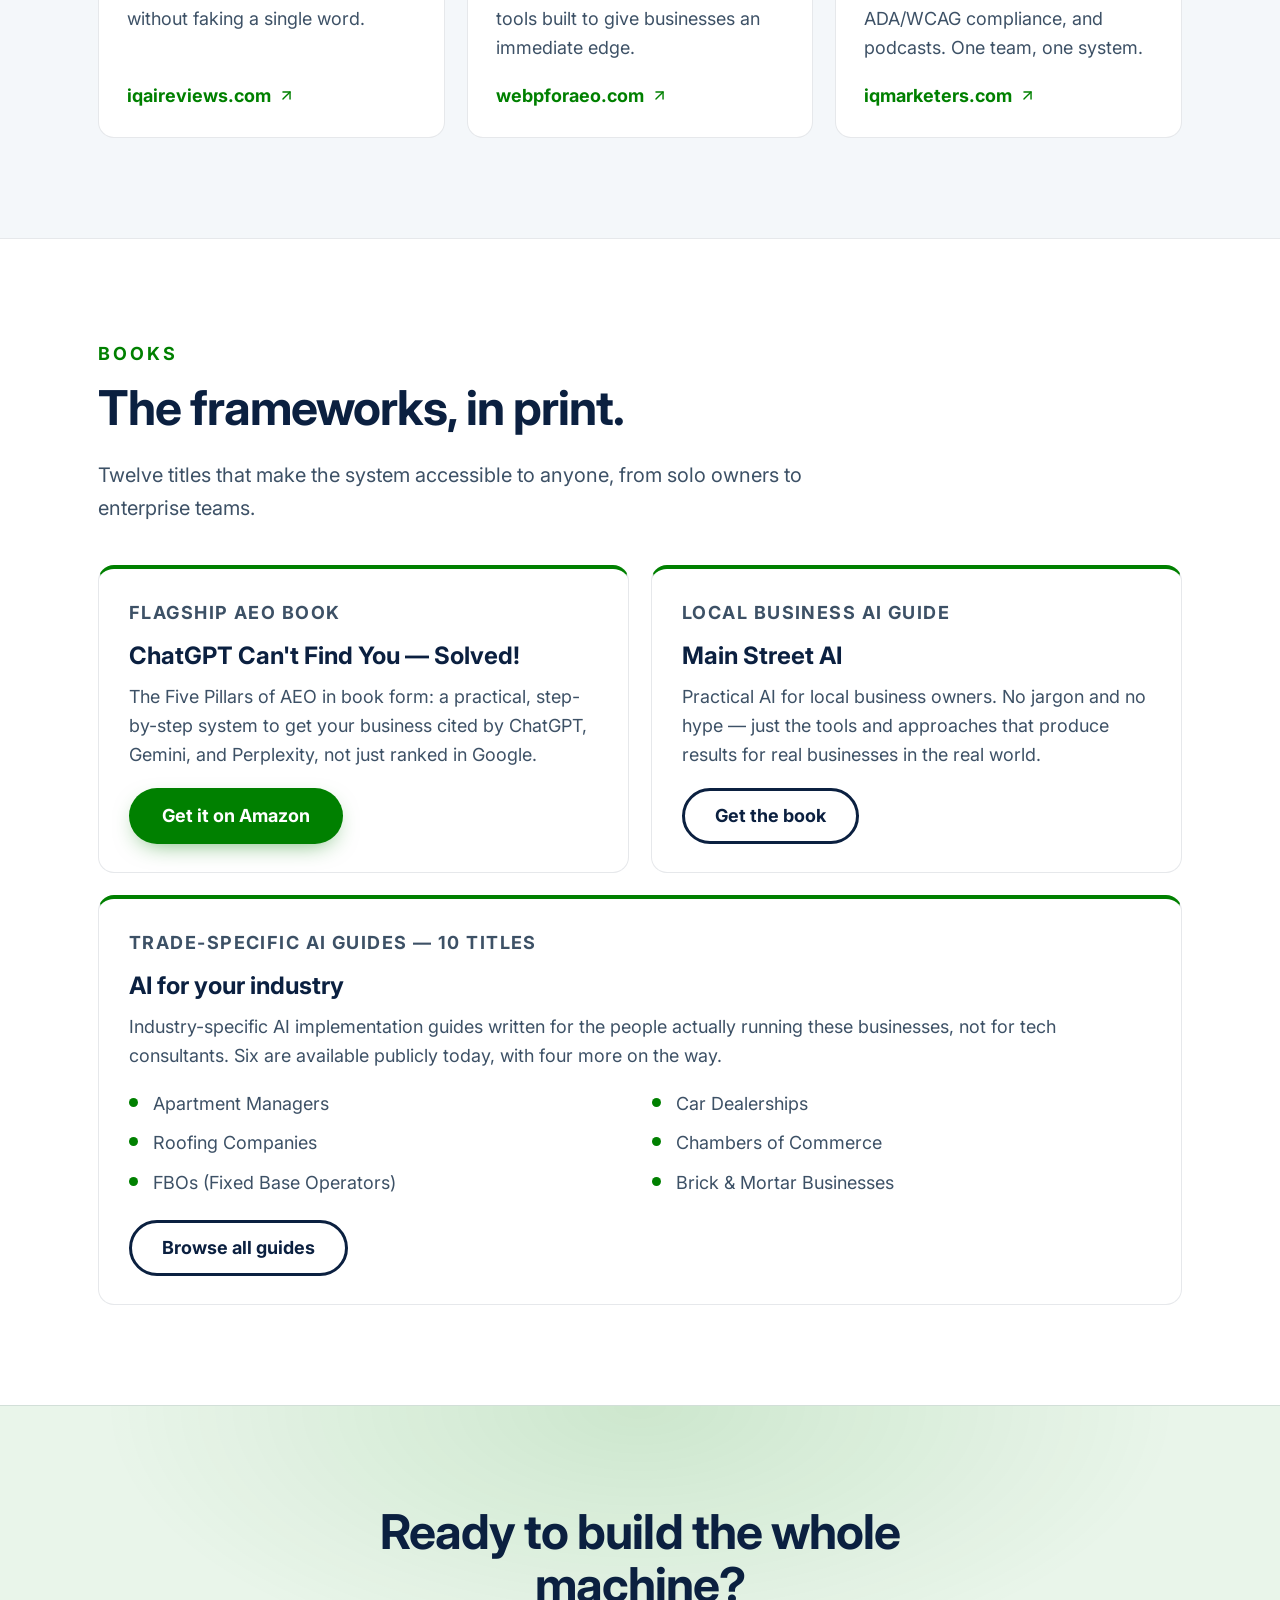
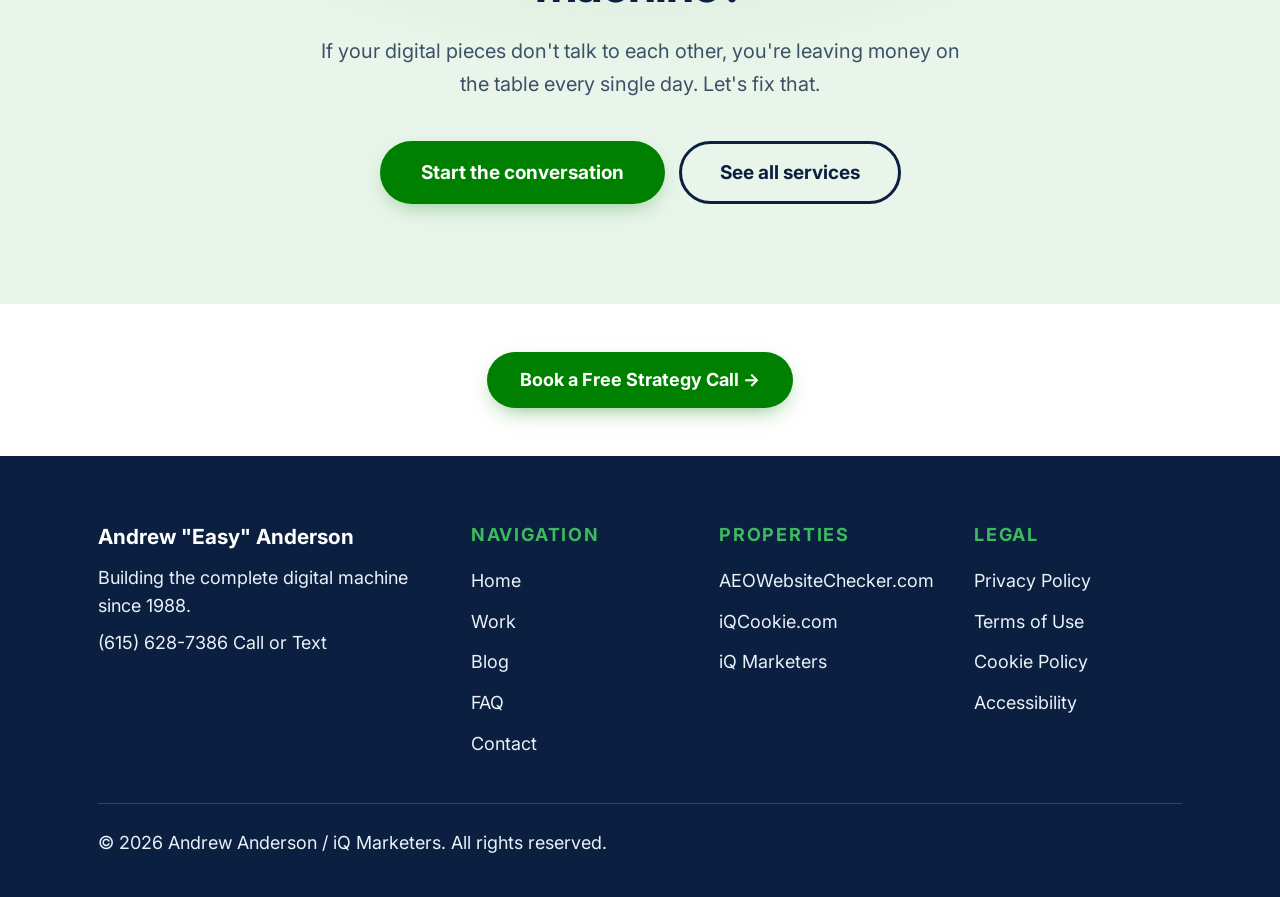
==== commit edbf7f96: "SEO/AEO: unblock flagship posts, complete schema + social tags - Remove erroneous noindex,nofollow f" ====
--- a/index.html
+++ b/index.html
@@ -6,22 +6,31 @@
 
   <title>Andrew "Easy" Anderson — Building the Complete Digital Machine</title>
   <meta name="description" content="Andrew &quot;Easy&quot; Anderson has spent nearly 40 years building digital systems that work together as one machine. $2.5 billion in leads generated. Originator of the Video Sales Page. Creator of the Five Pillars of AEO." />
-  <link rel="canonical" href="https://andreweasyandereson.com/" />
+  <link rel="canonical" href="https://andreweasyanderson.com/" />
 
   <!-- Open Graph -->
   <meta property="og:type" content="website" />
-  <meta property="og:url" content="https://andreweasyandereson.com/" />
+  <meta property="og:url" content="https://andreweasyanderson.com/" />
   <meta property="og:title" content="Andrew &quot;Easy&quot; Anderson — Building the Complete Digital Machine" />
   <meta property="og:description" content="Nearly 40 years building digital systems that work together as one machine. AEO pioneer, software creator, and direct response marketer." />
-  <meta property="og:image" content="https://andreweasyandereson.com/assets/images/andrew-easy-anderson-aeo-pioneer.png" />
+  <meta property="og:image" content="https://andreweasyanderson.com/assets/images/andrew-easy-anderson-aeo-pioneer.png" />
   <meta property="og:image:alt" content="Andrew &quot;Easy&quot; Anderson" />
+
+  <meta name="twitter:card" content="summary_large_image" />
+  <meta name="twitter:title" content="Andrew &quot;Easy&quot; Anderson — Building the Complete Digital Machine" />
+  <meta name="twitter:description" content="Nearly 40 years building digital systems that work together as one machine. AEO pioneer, software creator, and direct response marketer." />
+  <meta name="twitter:image" content="https://andreweasyanderson.com/assets/images/andrew-easy-anderson-aeo-pioneer.png" />
 
   <!-- Fonts -->
   <link rel="preconnect" href="https://fonts.googleapis.com" />
   <link rel="preconnect" href="https://fonts.gstatic.com" crossorigin />
-  <link href="https://fonts.googleapis.com/css2?family=Inter:wght@400;500;600;700;800&display=swap" rel="stylesheet" />
+  <link rel="preload" as="style" href="https://fonts.googleapis.com/css2?family=Inter:wght@400;500;600;700;800&display=swap" onload="this.onload=null;this.rel='stylesheet'" />
+  <noscript><link rel="stylesheet" href="https://fonts.googleapis.com/css2?family=Inter:wght@400;500;600;700;800&display=swap" /></noscript>
 
   <link rel="stylesheet" href="assets/css/style.css" />
+
+  <!-- Preload the LCP hero portrait -->
+  <link rel="preload" as="image" href="/assets/images/andrew-easy-anderson-aeo-pioneer.webp" fetchpriority="high" />
 
   <!-- JSON-LD: Person -->
   <script type="application/ld+json">
@@ -30,8 +39,8 @@
     "@type": "Person",
     "name": "Andrew Anderson",
     "alternateName": "Andrew \"Easy\" Anderson",
-    "url": "https://andreweasyandereson.com/",
-    "image": "https://andreweasyandereson.com/assets/images/andrew-easy-anderson-aeo-pioneer.png",
+    "url": "https://andreweasyanderson.com/",
+    "image": "https://andreweasyanderson.com/assets/images/andrew-easy-anderson-aeo-pioneer.png",
     "jobTitle": "Digital Systems Architect",
     "description": "Andrew \"Easy\" Anderson has been building digital systems since 1988. $2.5 billion in leads generated for clients. Originator of the Video Sales Page. Creator of the Five Pillars of AEO framework.",
     "knowsAbout": [
@@ -51,8 +60,27 @@
     "sameAs": [
       "https://iqmarketers.com/",
       "https://iqcookie.com/",
-      "https://aeowebsitechecker.com/"
+      "https://aeowebsitechecker.com/",
+      "https://x.com/AeoWebsiteCheck",
+      "https://linkedin.com/in/andrewanderson"
     ]
+  }
+  </script>
+
+  <!-- JSON-LD: WebSite -->
+  <script type="application/ld+json">
+  {
+    "@context": "https://schema.org",
+    "@type": "WebSite",
+    "url": "https://andreweasyanderson.com/",
+    "name": "Andrew \"Easy\" Anderson",
+    "description": "Building the complete digital machine — websites, AI integration, custom software, and AEO.",
+    "inLanguage": "en-US",
+    "publisher": {
+      "@type": "Person",
+      "name": "Andrew \"Easy\" Anderson",
+      "url": "https://andreweasyanderson.com/"
+    }
   }
   </script>
 </head>
@@ -97,24 +125,6 @@
             <a href="/work.html" class="btn-hero-fill">See What I Build</a>
             <a href="https://calendly.com/iqmarketers-c4xd/30min" target="_blank" rel="noopener noreferrer" class="btn-hero-outline">Start a Conversation</a>
           </div>
-          <div class="hero-stats">
-            <div class="hero-stat">
-              <div class="hero-stat-num">$2.5B</div>
-              <div class="hero-stat-label">in leads generated<br>for clients</div>
-            </div>
-            <div class="hero-stat">
-              <div class="hero-stat-num">40 yrs</div>
-              <div class="hero-stat-label">building digital<br>systems</div>
-            </div>
-            <div class="hero-stat">
-              <div class="hero-stat-num">AEO</div>
-              <div class="hero-stat-label">pioneer &amp; framework<br>creator</div>
-            </div>
-            <div class="hero-stat">
-              <div class="hero-stat-num">40+</div>
-              <div class="hero-stat-label">books &amp; trade<br>publications</div>
-            </div>
-          </div>
         </div>
 
         <div class="hero-right">
@@ -125,6 +135,8 @@
               width="320"
               height="320"
               loading="eager"
+              fetchpriority="high"
+              decoding="async"
             >
           </div>
         </div>
@@ -674,6 +686,6 @@
     </div>
   </footer>
 
-  <script src="assets/js/main.js"></script>
+  <script src="assets/js/main.js" defer></script>
 </body>
 </html>
